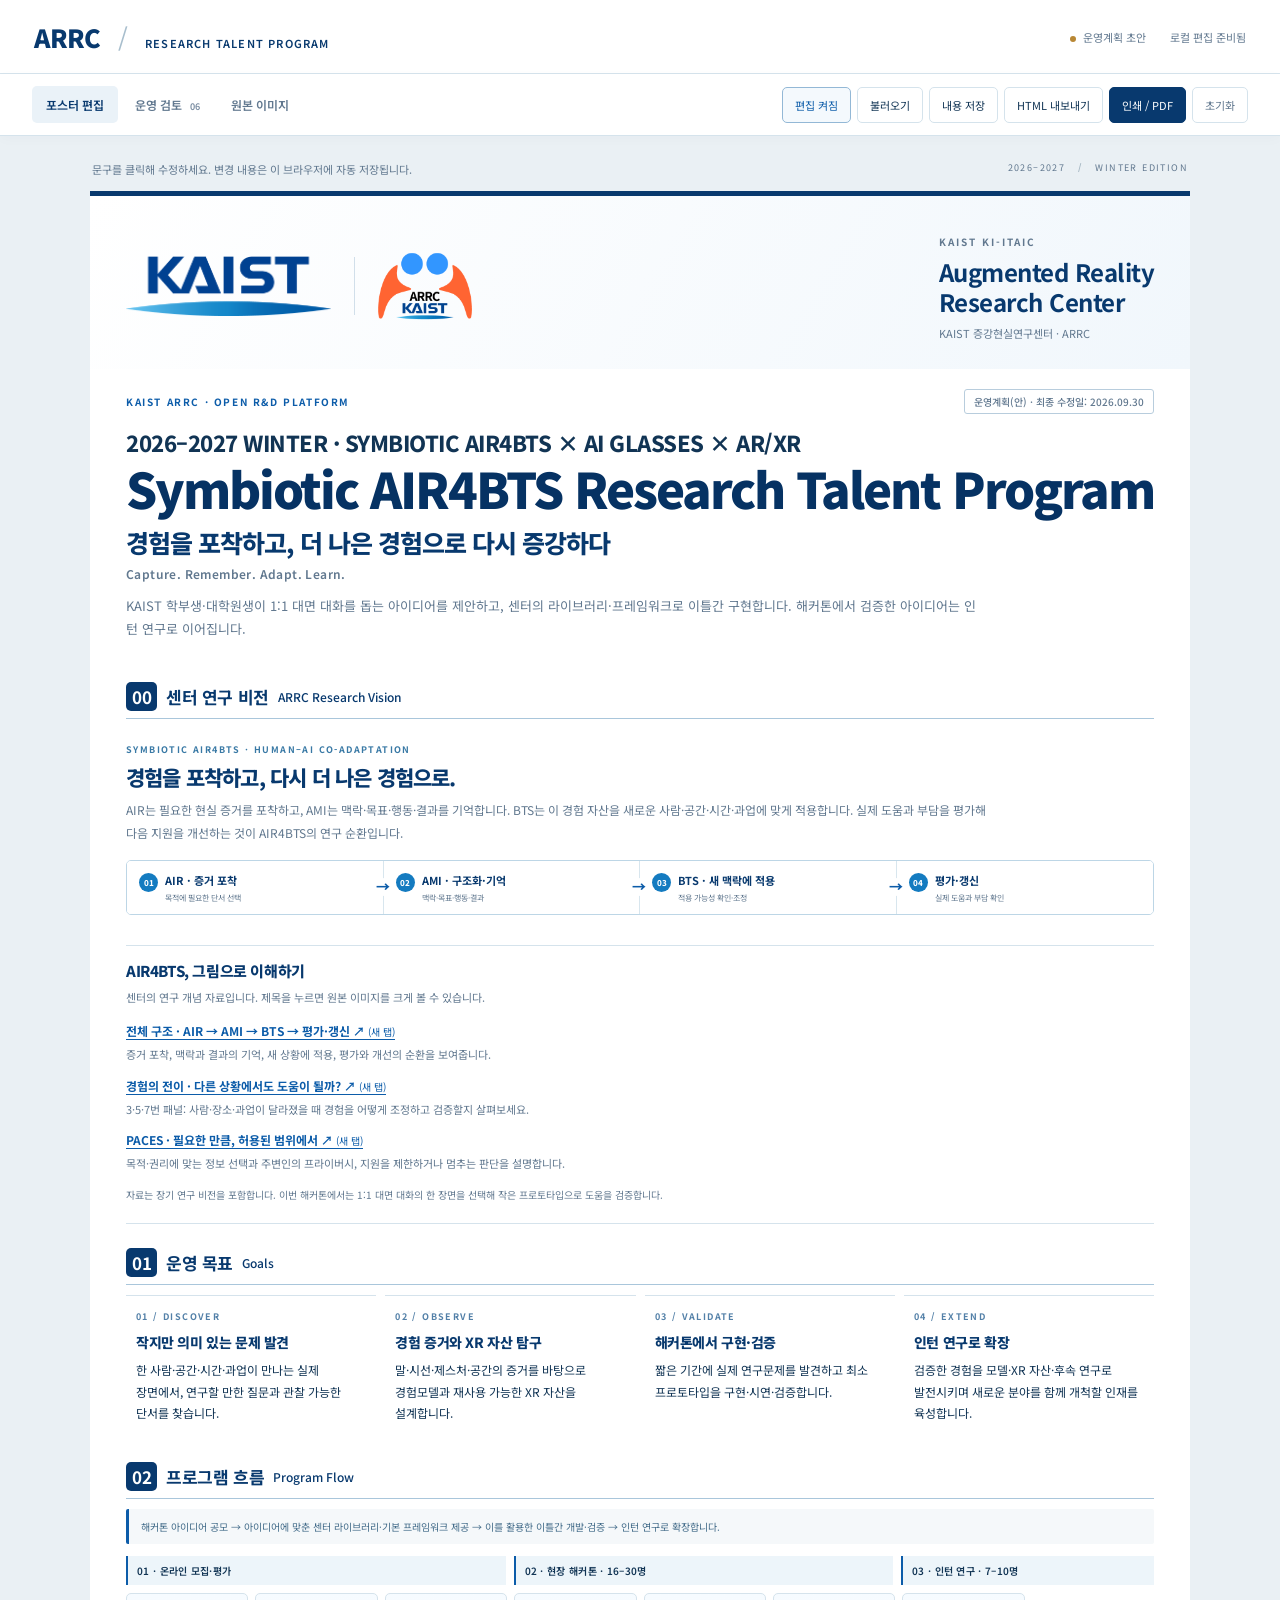
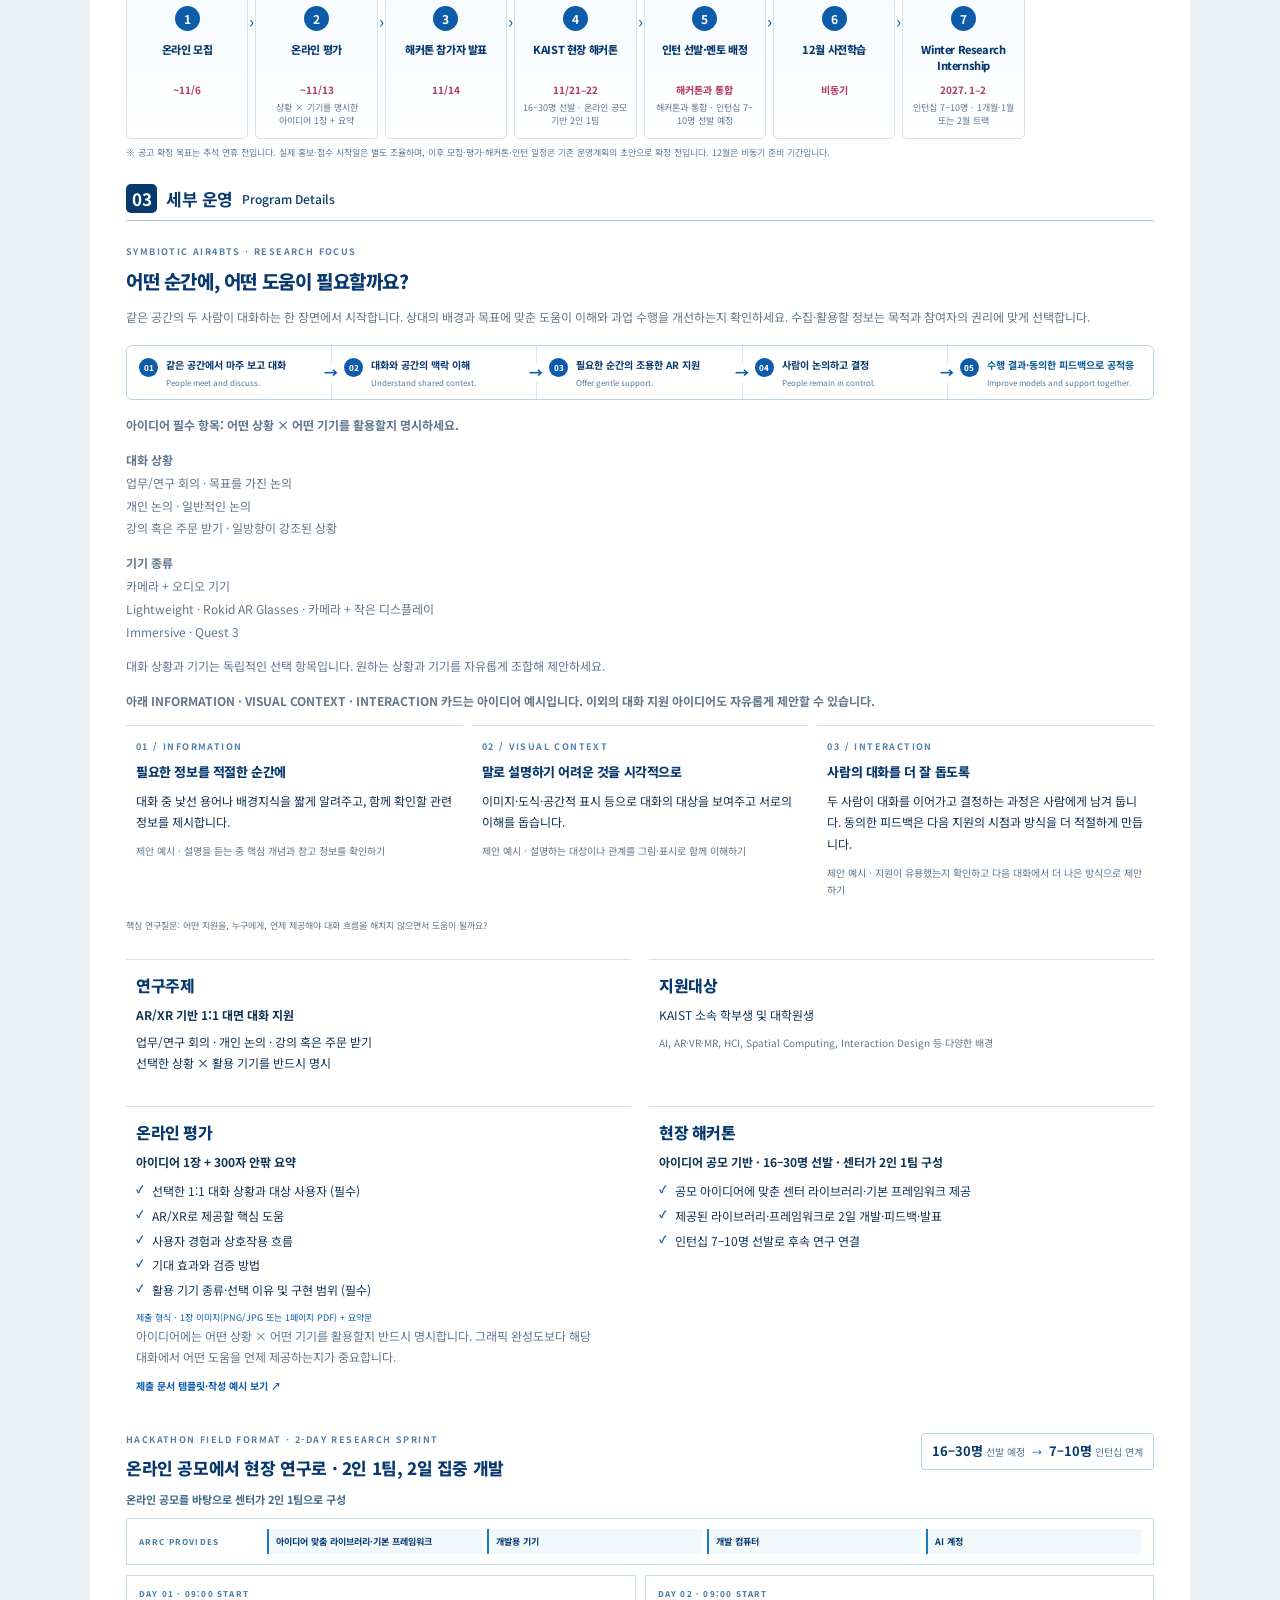
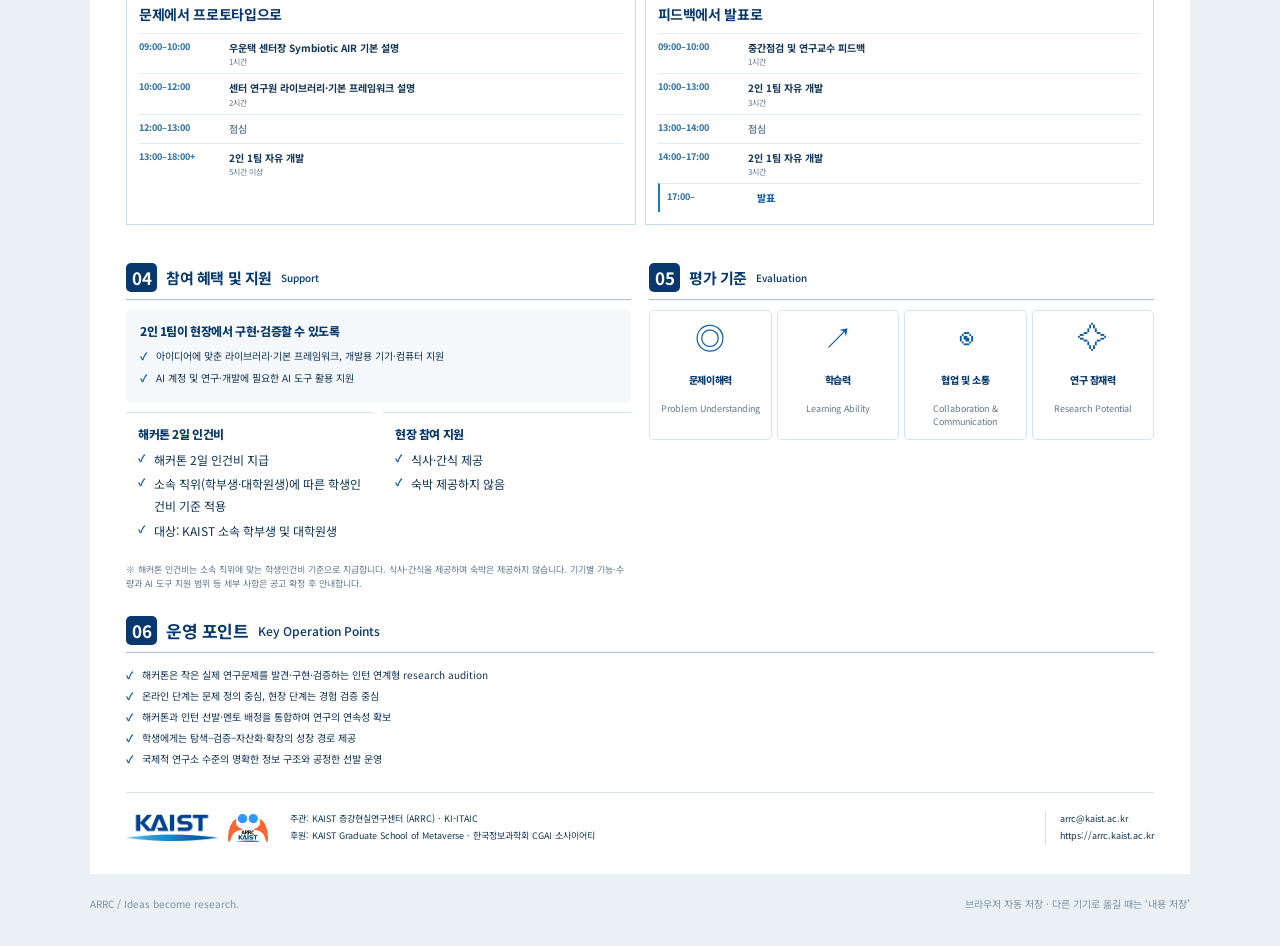
==== index.html @ 55c7fb10 "Simplify poster layouts and remove em dashes" ====
<!doctype html>
<html lang="ko">
<head>
<meta charset="utf-8"><meta name="viewport" content="width=device-width, initial-scale=1">
<meta name="theme-color" content="#093c76"><title>ARRC · Symbiotic AIR Research Talent Program</title>
<link rel="stylesheet" href="styles.css" id="app-style">
</head>
<body>
<header class="workspace no-print">
  <a class="wordmark" href="#" aria-label="ARRC poster workspace">ARRC<span> / </span><small>RESEARCH TALENT PROGRAM</small></a>
  <div class="workspace-right"><span class="draft-dot">운영계획 초안</span><span id="save-status" role="status">로컬 편집 준비됨</span></div>
</header>
<nav class="toolbar no-print" aria-label="작업 도구">
  <div class="tabs" role="tablist" aria-label="보기 선택"><button id="tab-poster" role="tab" aria-selected="true" aria-controls="poster-panel" data-tab="poster">포스터 편집</button><button id="tab-review" role="tab" aria-selected="false" aria-controls="review-panel" data-tab="review" tabindex="-1">운영 검토 <span>06</span></button><button id="tab-reference" role="tab" aria-selected="false" aria-controls="reference-panel" data-tab="reference" tabindex="-1">원본 이미지</button></div>
  <div class="actions"><button id="edit-toggle" aria-pressed="true">편집 켜짐</button><button id="import">불러오기</button><button id="export-json">내용 저장</button><button id="export-html">HTML 내보내기</button><button id="print" class="primary">인쇄 / PDF</button><button id="reset" class="icon-button" title="전체 편집 내용을 원래 초안으로 되돌리기">초기화</button></div>
</nav>
<main>
<div class="page-note no-print"><span id="view-hint">문구를 클릭해 수정하세요. 변경 내용은 이 브라우저에 자동 저장됩니다.</span><span>2026–2027 <b> / </b> WINTER EDITION</span></div>
<section id="poster-panel" role="tabpanel" aria-labelledby="tab-poster">
<article class="poster" id="poster">
  <header class="institution-header"><a class="institution-logos" href="https://arrc.kaist.ac.kr/" aria-label="KAIST ARRC 공식 홈페이지"><img class="official-kaist" src="assets/kaist-logo.png" alt="KAIST"><span class="logo-divider" aria-hidden="true"></span><img class="official-arrc" src="assets/arrc-logo.png" alt="ARRC"></a><div class="institution-name"><span>KAIST KI-ITAIC</span><strong>Augmented Reality <br>Research Center</strong><p>KAIST 증강현실연구센터 · ARRC</p></div></header>
  <div class="poster-body">
  <div class="eyebrow"><span data-edit="eyebrow">KAIST ARRC · OPEN R&D PLATFORM</span><span class="draft"><span data-edit="draft">운영계획(안)</span> · <span data-program-key="last-edited">최종 수정일: 2026.09.30</span></span></div>
  <header class="poster-title"><p class="season" data-edit="season">2026–2027 WINTER · SYMBIOTIC AIR4BTS × AI GLASSES × AR/XR</p><h1 data-edit="title">Symbiotic AIR4BTS Research Talent Program</h1><h2 data-edit="subtitle">경험을 포착하고, 더 나은 경험으로 다시 증강하다</h2><p class="tagline" data-edit="tagline">Capture. Remember. Adapt. Learn.</p><p class="intro" data-edit="intro">KAIST 학부생·대학원생이 1:1 대면 대화를 돕는 아이디어를 제안하고, 센터의 라이브러리·프레임워크로 이틀간 구현합니다. 해커톤에서 검증한 아이디어는 인턴 연구로 이어집니다.</p></header>
  <section class="poster-section vision-section"><div class="section-heading"><h3><span>00</span><b data-edit="vision-heading">센터 연구 비전</b><small>ARRC Research Vision</small></h3></div><div class="symbiotic-vision"><div class="vision-copy"><span class="card-number">SYMBIOTIC AIR4BTS · HUMAN–AI CO-ADAPTATION</span><h4 data-edit="vision-title">경험을 포착하고, 다시 더 나은 경험으로.</h4><p data-edit="vision-body">AIR는 필요한 현실 증거를 포착하고, AMI는 맥락·목표·행동·결과를 기억합니다. BTS는 이 경험 자산을 새로운 사람·공간·시간·과업에 맞게 적용합니다. 실제 도움과 부담을 평가해 다음 지원을 개선하는 것이 AIR4BTS의 연구 순환입니다.</p></div><ol class="vision-cycle" aria-label="Symbiotic AIR4BTS의 연구 순환"><li><span>01</span><strong>AIR · 증거 포착</strong><small>목적에 필요한 단서 선택</small></li><li><span>02</span><strong>AMI · 구조화·기억</strong><small>맥락·목표·행동·결과</small></li><li><span>03</span><strong>BTS · 새 맥락에 적용</strong><small>적용 가능성 확인·조정</small></li><li><span>04</span><strong>평가·갱신</strong><small>실제 도움과 부담 확인</small></li></ol></div><aside class="concept-references" aria-label="AIR4BTS 개념 참고 이미지"><h4>AIR4BTS, 그림으로 이해하기</h4><p>센터의 연구 개념 자료입니다. 제목을 누르면 원본 이미지를 크게 볼 수 있습니다.</p><ul><li><a href="assets/air4bts_woo/29405226-2EC3-4148-92DE-F0D3CD0B64FE.png" target="_blank" rel="noopener">전체 구조 · AIR → AMI → BTS → 평가·갱신 <span aria-hidden="true">↗</span><span class="reference-new-tab"> (새 탭)</span></a><p>증거 포착, 맥락과 결과의 기억, 새 상황에 적용, 평가와 개선의 순환을 보여줍니다.</p></li><li><a href="assets/air4bts_woo/iOS%20%EC%9D%B4%EB%AF%B8%EC%A7%80%20%284%29.jpg" target="_blank" rel="noopener">경험의 전이 · 다른 상황에서도 도움이 될까? <span aria-hidden="true">↗</span><span class="reference-new-tab"> (새 탭)</span></a><p>3·5·7번 패널: 사람·장소·과업이 달라졌을 때 경험을 어떻게 조정하고 검증할지 살펴보세요.</p></li><li><a href="assets/air4bts_woo/7C35FF8E-DB95-42DA-A416-F18C9A2E47D7.png" target="_blank" rel="noopener">PACES · 필요한 만큼, 허용된 범위에서 <span aria-hidden="true">↗</span><span class="reference-new-tab"> (새 탭)</span></a><p>목적·권리에 맞는 정보 선택과 주변인의 프라이버시, 지원을 제한하거나 멈추는 판단을 설명합니다.</p></li></ul><p class="reference-scope">자료는 장기 연구 비전을 포함합니다. 이번 해커톤에서는 1:1 대면 대화의 한 장면을 선택해 작은 프로토타입으로 도움을 검증합니다.</p></aside></section>
  <section class="poster-section"><div class="section-heading"><h3><span>01</span><b data-edit="goals-heading">운영 목표</b><small>Goals</small></h3><em data-edit="goals-motto">Experience Together, Grow Further</em></div>
  <div class="grid four goals">
  <div class="card"><span class="card-number">01 / DISCOVER</span><h4 data-edit="goal-1-title">작지만 의미 있는 문제 발견</h4><p data-edit="goal-1">한 사람·공간·시간·과업이 만나는 실제 장면에서, 연구할 만한 질문과 관찰 가능한 단서를 찾습니다.</p></div>
  <div class="card"><span class="card-number">02 / OBSERVE</span><h4 data-edit="goal-2-title">경험 증거와 XR 자산 탐구</h4><p data-edit="goal-2">말·시선·제스처·공간의 증거를 바탕으로 경험모델과 재사용 가능한 XR 자산을 설계합니다.</p></div>
  <div class="card"><span class="card-number">03 / VALIDATE</span><h4 data-edit="goal-3-title">해커톤에서 구현·검증</h4><p data-edit="goal-3">짧은 기간에 실제 연구문제를 발견하고 최소 프로토타입을 구현·시연·검증합니다.</p></div>
  <div class="card"><span class="card-number">04 / EXTEND</span><h4 data-edit="goal-4-title">인턴 연구로 확장</h4><p data-edit="goal-4">검증한 경험을 모델·XR 자산·후속 연구로 발전시키며 새로운 분야를 함께 개척할 인재를 육성합니다.</p></div>
  </div></section>
  <section class="poster-section"><div class="section-heading"><h3><span>02</span><b data-edit="flow-heading">프로그램 흐름</b><small>Program Flow</small></h3></div><p class="flow-bridge" data-edit="flow-bridge">해커톤 아이디어 공모 → 아이디어에 맞춘 센터 라이브러리·기본 프레임워크 제공 → 이를 활용한 이틀간 개발·검증 → 인턴 연구로 확장합니다.</p>
  <div class="phase-labels"><span data-program-key="phase-1">01 · 온라인 모집·평가</span><span data-program-key="phase-2">02 · 현장 해커톤 · 16–30명</span><span data-program-key="phase-3">03 · 인턴 연구 · 7–10명</span></div>
  <div class="timeline">
  <div class="step"><span class="step-no">1</span><h4 data-program-key="flow-step-1">온라인 모집</h4><p data-program-key="flow-date-1">~11/6</p></div>
  <div class="step"><span class="step-no">2</span><h4 data-program-key="flow-step-2">온라인 평가</h4><p data-program-key="flow-date-2">~11/13</p><small data-program-key="flow-detail-2">상황 × 기기를 명시한 아이디어 1장 + 요약</small></div>
  <div class="step"><span class="step-no">3</span><h4 data-program-key="flow-step-3">해커톤 참가자 발표</h4><p data-program-key="flow-date-3">11/14</p></div>
  <div class="step"><span class="step-no">4</span><h4 data-program-key="flow-step-4">KAIST 현장 해커톤</h4><p data-program-key="flow-date-4">11/21–22</p><small data-program-key="flow-detail-4">16–30명 선발 · 온라인 공모 기반 2인 1팀</small></div>
  <div class="step"><span class="step-no">5</span><h4 data-program-key="flow-step-5">인턴 선발·멘토 배정</h4><p data-program-key="flow-date-5">해커톤과 통합</p><small data-program-key="flow-detail-5">해커톤과 통합 · 인턴십 7–10명 선발 예정</small></div>
  <div class="step"><span class="step-no">6</span><h4 data-program-key="flow-step-6">12월 사전학습</h4><p data-program-key="flow-date-6">비동기</p></div>
  <div class="step"><span class="step-no">7</span><h4 data-program-key="flow-step-7">Winter Research Internship</h4><p data-program-key="flow-date-7">2027. 1–2</p><small data-program-key="flow-detail-7">인턴십 7–10명 · 1개월·1월 또는 2월 트랙</small></div>
  </div><p class="footnote" data-edit="schedule-note">※ 공고 확정 목표는 추석 연휴 전입니다. 실제 홍보·접수 시작일은 별도 조율하며, 이후 모집·평가·해커톤·인턴 일정은 기존 운영계획의 초안으로 확정 전입니다. 12월은 비동기 준비 기간입니다.</p></section>
  <section class="poster-section"><div class="section-heading"><h3><span>03</span><b data-edit="details-heading">세부 운영</b><small>Program Details</small></h3></div>
  <div class="research-focus">
  <div class="focus-heading"><div><span class="card-number">SYMBIOTIC AIR4BTS · RESEARCH FOCUS</span><h4 data-edit="focus-question">어떤 순간에, 어떤 도움이 필요할까요?</h4></div><span class="focus-device" data-edit="focus-devices">사람이 주도하고, 모델과 자산은 함께 발전</span></div>
  <p class="focus-intro" data-edit="focus-intro">같은 공간의 두 사람이 대화하는 한 장면에서 시작합니다. 상대의 배경과 목표에 맞춘 도움이 이해와 과업 수행을 개선하는지 확인하세요. 수집·활용할 정보는 목적과 참여자의 권리에 맞게 선택합니다.</p>
  <ol class="symbiotic-loop" aria-label="Symbiotic AIR의 상호 지원 흐름">
    <li data-symbiotic-step="meeting"><span>01</span><strong>같은 공간에서 마주 보고 대화</strong><small>People meet and discuss.</small></li>
    <li data-symbiotic-step="context"><span>02</span><strong>대화와 공간의 맥락 이해</strong><small>Understand shared context.</small></li>
    <li data-symbiotic-step="support"><span>03</span><strong>필요한 순간의 조용한 AR 지원</strong><small>Offer gentle support.</small></li>
    <li data-symbiotic-step="decision"><span>04</span><strong>사람이 논의하고 결정</strong><small>People remain in control.</small></li>
    <li data-symbiotic-step="learning"><span>05</span><strong>수행 결과·동의한 피드백으로 공적응</strong><small>Improve models and support together.</small></li>
  </ol>
<p class="focus-intro"><strong>아이디어 필수 항목: 어떤 상황 × 어떤 기기를 활용할지 명시하세요.</strong></p><p class="focus-intro"><strong>대화 상황</strong><br><span data-edit="scenario-meeting" data-program-key="scenario-meeting">업무/연구 회의 · 목표를 가진 논의</span><br><span data-edit="scenario-personal" data-program-key="scenario-personal">개인 논의 · 일반적인 논의</span><br><span data-edit="scenario-oneway" data-program-key="scenario-oneway">강의 혹은 주문 받기 · 일방향이 강조된 상황</span></p>
<p class="focus-intro"><strong>기기 종류</strong><br><span data-edit="device-ai-title" data-program-key="device-ai-title">카메라 + 오디오 기기</span><br><span data-edit="device-display-title" data-program-key="device-display-title">Lightweight · Rokid AR Glasses</span> · 카메라 + 작은 디스플레이<br><span data-edit="device-xr-title" data-program-key="device-xr-title">Immersive · Quest 3</span></p>
<p class="focus-intro"><span data-edit="choice-note" data-program-key="choice-note">대화 상황과 기기는 독립적인 선택 항목입니다. 원하는 상황과 기기를 자유롭게 조합해 제안하세요.</span></p>
<p class="focus-intro"><strong><span data-edit="research-examples-note" data-program-key="research-examples-note">아래 INFORMATION · VISUAL CONTEXT · INTERACTION 카드는 아이디어 예시입니다. 이외의 대화 지원 아이디어도 자유롭게 제안할 수 있습니다.</span></strong></p>
  <div class="grid three">
    <div class="focus-card"><span class="card-number">01 / INFORMATION</span><h4 data-edit="focus-info-title">필요한 정보를 적절한 순간에</h4><p data-edit="focus-info-body">대화 중 낯선 용어나 배경지식을 짧게 알려주고, 함께 확인할 관련 정보를 제시합니다.</p><small data-edit="focus-info-example">제안 예시 · 설명을 듣는 중 핵심 개념과 참고 정보를 확인하기</small></div>
    <div class="focus-card"><span class="card-number">02 / VISUAL CONTEXT</span><h4 data-edit="focus-visual-title">말로 설명하기 어려운 것을 시각적으로</h4><p data-edit="focus-visual-body">이미지·도식·공간적 표시 등으로 대화의 대상을 보여주고 서로의 이해를 돕습니다.</p><small data-edit="focus-visual-example">제안 예시 · 설명하는 대상이나 관계를 그림·표시로 함께 이해하기</small></div>
    <div class="focus-card"><span class="card-number">03 / INTERACTION</span><h4 data-edit="focus-interaction-title">사람의 대화를 더 잘 돕도록</h4><p data-edit="focus-interaction-body">두 사람이 대화를 이어가고 결정하는 과정은 사람에게 남겨 둡니다. 동의한 피드백은 다음 지원의 시점과 방식을 더 적절하게 만듭니다.</p><small data-edit="focus-interaction-example">제안 예시 · 지원이 유용했는지 확인하고 다음 대화에서 더 나은 방식으로 제안하기</small></div>
  </div>
  <p class="footnote" data-edit="focus-note">핵심 연구질문: 어떤 지원을, 누구에게, 언제 제공해야 대화 흐름을 해치지 않으면서 도움이 될까요?</p>
</div>
  <div class="grid four details">
  <div class="card"><span class="letter">A</span><h4 data-edit="topic-title">연구주제</h4><p class="strong" data-edit="topic-lead">AR/XR 기반 1:1 대면 대화 지원</p><p data-edit="topic-body">업무/연구 회의 · 개인 논의 · 강의 혹은 주문 받기
선택한 상황 × 활용 기기를 반드시 명시</p></div>
  <div class="card"><span class="letter">B</span><h4 data-edit="applicant-title">지원대상</h4><p data-edit="applicant-body" data-program-key="applicant-body">KAIST 소속 학부생 및 대학원생</p><p class="muted" data-edit="applicant-fields">AI, AR·VR·MR, HCI, Spatial Computing, Interaction Design 등 다양한 배경</p></div>
  <div class="card"><span class="letter">C</span><h4 data-edit="online-title">온라인 평가</h4><p class="strong" data-program-key="online-lead">아이디어 1장 + 300자 안팎 요약</p><ul><li data-program-key="online-1">선택한 1:1 대화 상황과 대상 사용자 (필수)</li><li data-program-key="online-2">AR/XR로 제공할 핵심 도움</li><li data-program-key="online-3">사용자 경험과 상호작용 흐름</li><li data-program-key="online-4">기대 효과와 검증 방법</li><li data-program-key="online-5">활용 기기 종류·선택 이유 및 구현 범위 (필수)</li></ul><small class="online-format" data-program-key="online-format">제출 형식 · 1장 이미지(PNG/JPG 또는 1페이지 PDF) + 요약문</small><p class="footnote" data-program-key="online-summary">아이디어에는 어떤 상황 × 어떤 기기를 활용할지 반드시 명시합니다. 그래픽 완성도보다 해당 대화에서 어떤 도움을 언제 제공하는지가 중요합니다.</p><a class="online-example-link" href="content/online-evaluation-submission-example.md">제출 문서 템플릿·작성 예시 보기 ↗</a></div>
  <div class="card"><span class="letter">D</span><h4 data-edit="hack-title">현장 해커톤</h4><p class="strong" data-edit="hack-lead">아이디어 공모 기반 · 16–30명 선발 · 센터가 2인 1팀 구성</p><ul><li data-edit="hack-1">공모 아이디어에 맞춘 센터 라이브러리·기본 프레임워크 제공</li><li data-edit="hack-2">제공된 라이브러리·프레임워크로 2일 개발·피드백·발표</li><li data-edit="hack-3">인턴십 7–10명 선발로 후속 연구 연결</li></ul></div>
  </div><div class="hackathon-format" aria-label="현장 해커톤 운영 방식"><div class="hackathon-format-heading"><div><span class="card-number">HACKATHON FIELD FORMAT · 2-DAY RESEARCH SPRINT</span><h4>온라인 공모에서 현장 연구로 · 2인 1팀, 2일 집중 개발</h4></div><p><strong data-program-key="hackathon-capacity">16–30명</strong> 선발 예정 <span aria-hidden="true">→</span> <strong data-program-key="internship-capacity">7–10명</strong> 인턴십 연계</p></div><p class="hackathon-team" data-program-key="hackathon-team">온라인 공모를 바탕으로 센터가 2인 1팀으로 구성</p><div class="hackathon-resources"><span>ARRC PROVIDES</span><ul><li>아이디어 맞춤 라이브러리·기본 프레임워크</li><li>개발용 기기</li><li>개발 컴퓨터</li><li>AI 계정</li></ul></div><div class="hackathon-agenda"><article><p class="hackathon-day-label">DAY 01 · 09:00 START</p><h5>문제에서 프로토타입으로</h5><ol><li><time>09:00–10:00</time><div><strong>우운택 센터장 Symbiotic AIR 기본 설명</strong><small>1시간</small></div></li><li><time>10:00–12:00</time><div><strong>센터 연구원 라이브러리·기본 프레임워크 설명</strong><small>2시간</small></div></li><li class="agenda-break"><time>12:00–13:00</time><div><strong>점심</strong></div></li><li><time>13:00–18:00+</time><div><strong>2인 1팀 자유 개발</strong><small>5시간 이상</small></div></li></ol></article><article><p class="hackathon-day-label">DAY 02 · 09:00 START</p><h5>피드백에서 발표로</h5><ol><li><time>09:00–10:00</time><div><strong>중간점검 및 연구교수 피드백</strong><small>1시간</small></div></li><li><time>10:00–13:00</time><div><strong>2인 1팀 자유 개발</strong><small>3시간</small></div></li><li class="agenda-break"><time>13:00–14:00</time><div><strong>점심</strong></div></li><li><time>14:00–17:00</time><div><strong>2인 1팀 자유 개발</strong><small>3시간</small></div></li><li class="agenda-presentation"><time>17:00–</time><div><strong>발표</strong></div></li></ol></article></div></div></section>
  <div class="grid two lower">
  <section class="poster-section"><div class="section-heading"><h3><span>04</span><b data-edit="support-heading">참여 혜택 및 지원</b><small>Support</small></h3></div><div class="shared-benefits"><h4 data-edit="benefits-title">2인 1팀이 현장에서 구현·검증할 수 있도록</h4><ul><li data-edit="benefit-devices">아이디어에 맞춘 라이브러리·기본 프레임워크, 개발용 기기·컴퓨터 지원</li><li data-edit="benefit-ai-tools">AI 계정 및 연구·개발에 필요한 AI 도구 활용 지원</li></ul></div><div class="grid two support"><div class="card"><h4 data-edit="support-1-title">해커톤 2일 인건비</h4><ul><li data-edit="support-1a" data-program-key="support-1a">해커톤 2일 인건비 지급</li><li data-edit="support-1b" data-program-key="support-1b">소속 직위(학부생·대학원생)에 따른 학생인건비 기준 적용</li><li data-edit="support-1c">대상: KAIST 소속 학부생 및 대학원생</li></ul></div><div class="card"><h4 data-edit="support-2-title">현장 참여 지원</h4><ul><li data-edit="support-2a" data-program-key="support-2a">식사·간식 제공</li><li data-edit="support-2b" data-program-key="support-2b">숙박 제공하지 않음</li></ul></div></div><p class="footnote" data-edit="support-note">※ 해커톤 인건비는 소속 직위에 맞는 학생인건비 기준으로 지급합니다. 식사·간식을 제공하며 숙박은 제공하지 않습니다. 기기별 기능·수량과 AI 도구 지원 범위 등 세부 사항은 공고 확정 후 안내합니다.</p></section>
  <section class="poster-section"><div class="section-heading"><h3><span>05</span><b data-edit="evaluation-heading">평가 기준</b><small>Evaluation</small></h3></div><div class="evaluation"><div><span>◎</span><h4 data-edit="eval-1">문제이해력</h4><p data-edit="eval-1-en">Problem Understanding</p></div><div><span>↗</span><h4 data-edit="eval-2">학습력</h4><p data-edit="eval-2-en">Learning Ability</p></div><div><span>◉</span><h4 data-edit="eval-3">협업 및 소통</h4><p data-edit="eval-3-en">Collaboration & Communication</p></div><div><span>✧</span><h4 data-edit="eval-4">연구 잠재력</h4><p data-edit="eval-4-en">Research Potential</p></div></div></section>
  </div>
  <section class="poster-section key-section"><div class="section-heading"><h3><span>06</span><b data-edit="keys-heading">운영 포인트</b><small>Key Operation Points</small></h3></div><div class="key-content"><ul><li data-edit="key-1">해커톤은 작은 실제 연구문제를 발견·구현·검증하는 인턴 연계형 research audition</li><li data-edit="key-2">온라인 단계는 문제 정의 중심, 현장 단계는 경험 검증 중심</li><li data-edit="key-3">해커톤과 인턴 선발·멘토 배정을 통합하여 연구의 연속성 확보</li><li data-edit="key-4">학생에게는 탐색–검증–자산화·확장의 성장 경로 제공</li><li data-edit="key-5">국제적 연구소 수준의 명확한 정보 구조와 공정한 선발 운영</li></ul><blockquote data-edit="closing">Better Conversations.
Shared Understanding.
New Research Possibilities.</blockquote></div></section>
  <footer class="poster-footer"><a class="footer-brand" href="https://arrc.kaist.ac.kr/" aria-label="KAIST ARRC 공식 홈페이지"><img src="assets/kaist-logo.png" alt="KAIST"><img src="assets/arrc-logo.png" alt="ARRC"></a><div><p data-edit="organizer">주관: KAIST 증강현실연구센터 (ARRC) · KI-ITAIC</p><p data-edit="sponsors">후원: KAIST Graduate School of Metaverse · 한국정보과학회 CGAI 소사이어티</p></div><div class="contact"><p data-edit="email">arrc@kaist.ac.kr</p><p data-edit="website">https://arrc.kaist.ac.kr</p></div></footer>
  </div>
</article>
</section>
<section id="review-panel" role="tabpanel" aria-labelledby="tab-review" hidden>
  <article class="review-sheet"><div class="eyebrow">INTERNAL WORKING DOCUMENT <span class="draft">검토 제안 · 미확정</span></div><h1>좋은 연구경험을 위한<br>운영 설계 체크포인트</h1><p class="review-intro" data-edit="review-intro">일회성 인턴 모집을 넘어 개방형 XR 연구 플랫폼으로. 온라인 아이디어 제안 → 2인 1팀 현장 해커톤 → 인턴 연구의 각 단계에서 학생의 성장과 연구실의 운영 가능성을 함께 확인합니다.</p><div class="review-callout"><strong>공고 확정 목표: 추석 연휴 전</strong><p data-edit="review-schedule">추석 연휴 전 공고 확정을 목표로 연구주제, 지원자격, 제출물, 평가방식, 지원조건을 정리합니다. 공고 확정과 실제 홍보·접수 시작일을 구분하고, 현장 해커톤의 2인 1팀 구성·개발 환경·2일 운영표와 인턴 연계 기준을 함께 확인합니다.</p></div>
  <div class="review-grid">
  <section><span class="card-number">01 / CAPACITY</span><h2>실제 운영 가능성</h2><p data-edit="review-capacity">해커톤은 온라인 공모를 바탕으로 16–30명을 선발해 2인 1팀으로 구성하고, 인턴십은 7–10명을 선발합니다. 센터는 공모 아이디어에 맞춘 라이브러리·기본 프레임워크, 개발용 기기, 개발 컴퓨터, AI 계정을 지원합니다. 연구 방향별 필요 기기, 활용 가능한 장비 수량, 공간·데이터·행정 담당·예산을 홍보 전에 정리합니다.</p><label>확정할 사항</label><p class="decision" data-edit="decision-capacity">담당: 미정 / 해커톤 정원: 16–30명 예정 / 인턴 정원: 7–10명 예정 / 운영예산: 미정</p></section>
  <section><span class="card-number">02 / RESEARCH TOPICS</span><h2>연구팀별 참여주제</h2><p data-edit="review-topics">1:1 대화 상황(업무/연구 회의, 개인 논의, 강의 혹은 주문 받기)과 활용 기기(카메라+오디오, Lightweight: Rokid AR Glasses, Immersive: Quest 3)를 반드시 명시해 아이디어를 공모합니다. 센터는 아이디어에 맞춘 라이브러리나 기본 프레임워크를 제공하고 참가자는 이를 활용해 이틀간 개발합니다.</p><label>확정할 사항</label><p class="decision" data-edit="decision-topics">필수 제안 항목: 상황 × 기기 / 제공 라이브러리·프레임워크와 기기 수량·기능: 아이디어에 맞춰 준비</p></section>
  <section><span class="card-number">03 / MENTORING</span><h2>멘토 부담과 지원체계</h2><p data-edit="review-mentors">주제별 주 멘토와 백업 멘토를 지정하고, 멘토당 수용 인원과 주간 투입시간을 먼저 합의합니다. 사전학습 공통자료·FAQ·정해진 질의 시간을 활용해 반복 문의를 줄입니다.</p><label>확정할 사항</label><p class="decision" data-edit="decision-mentors">멘토 배정: 미정 / 주간 투입시간: 미정 / 멘토당 인원: 미정</p></section>
  <section><span class="card-number">04 / FAIR EVALUATION</span><h2>해커톤 평가방식</h2><p data-edit="review-evaluation">기존 네 가지 인재 평가 기준을 유지하되, 주제별 관찰 항목으로 제안한 지원이 실제로 도움이 되는지, 정보 제시의 시점·양이 적절한지, 대화 흐름을 방해하지 않는지를 검토합니다. 팀 결과와 개인 기여를 구분하고, 복수 평가자의 독립 채점 후 편차를 조율합니다.</p><label>확정할 사항</label><p class="decision" data-edit="decision-evaluation">기준별 배점: 미정 / 평가자: 미정 / 개인 기여 기록 방식: 미정</p></section>
  <section><span class="card-number">05 / CONTINUITY</span><h2>인턴 연구로의 연결</h2><p data-edit="review-continuity">해커톤 후 참가자의 주제 선호와 멘토의 수용 가능성을 함께 확인합니다. 인턴 확정 시 연구계획·주간 피드백·최종 공유회 일정을 안내하고, 후속 참여는 희망자 동의를 받아 연결합니다.</p><label>확정할 사항</label><p class="decision" data-edit="decision-continuity">매칭 방식: 미정 / 1월·2월 트랙 정원: 미정 / 최종 공유회: 미정</p></section>
  <section><span class="card-number">06 / LAUNCH READINESS</span><h2>홍보 전 최종 확인</h2><p data-edit="review-launch">KAIST 소속 학부생·대학원생을 대상으로 상황 × 기기를 명시한 아이디어를 모집합니다. 2일 인건비는 소속 직위별 학생인건비 기준으로 지급하고, 식사·간식 제공 및 숙박 미제공을 안내합니다. 신청방법·평가기준·문의처와 개인정보 수집·결과물 사용 범위를 확인합니다.</p><label>확정할 사항</label><p class="decision" data-edit="decision-launch">공고 확정 목표: 추석 연휴 전 / 신청 링크: 미정 / 문안 승인: 미정 / 홍보·접수 시작일: 조율 중</p></section>
  </div><p class="review-footer">이 화면은 센터장님 메시지를 바탕으로 작성한 내부 검토 제안입니다. 확정된 모집 조건이 아닙니다. 포스터와 별도로 인쇄할 수 있습니다.</p></article>
</section>
<section id="reference-panel" role="tabpanel" aria-labelledby="tab-reference" hidden><figure class="reference"><img src="assets/poster-reference.jpg" alt="제공된 2026–2027 Winter Research Talent Program 운영계획 원본 포스터"><figcaption>제공된 원본 이미지 · 편집본은 텍스트와 레이아웃을 웹 요소로 재구성했습니다. 편집본의 기관 로고는 공식 사이트의 자산을 사용했습니다.</figcaption></figure></section>
</main>
<footer class="workspace-footer no-print"><span>ARRC / Ideas become research.</span><span>브라우저 자동 저장 · 다른 기기로 옮길 때는 ‘내용 저장’</span></footer>
<input type="file" id="import-file" accept="application/json,.json" hidden>
<script src="app.js" id="app-script"></script>
</body></html>
---- styles.css ----
@import url('https://fonts.googleapis.com/css2?family=Noto+Sans+KR:wght@400;500;600;700;800;900&display=swap');
:root{--navy:#08396e;--blue:#0c5ca9;--ink:#113454;--muted:#61788f;--line:#d5e3ec;--paper:#fff;--wash:#f2f8fc;--accent:#b33c59}*{box-sizing:border-box}body{margin:0;background:#eaf0f4;color:var(--ink);font-family:'Noto Sans KR',Arial,sans-serif;font-size:14px}button,a,input{-webkit-tap-highlight-color:transparent}button{font:inherit;cursor:pointer}button:focus-visible,a:focus-visible{outline:3px solid #278bf4;outline-offset:3px}[hidden]{display:none!important}.workspace{height:74px;padding:0 34px;display:flex;align-items:center;justify-content:space-between;background:#fff;border-bottom:1px solid var(--line)}.wordmark{font-weight:900;color:var(--navy);font-size:25px;text-decoration:none;letter-spacing:-1px}.wordmark span{color:#a8becd;font-weight:400;margin:0 12px}.wordmark small{font-size:11px;letter-spacing:1.2px;font-weight:600}.workspace-right{display:flex;gap:24px;align-items:center;font-size:11px;color:var(--muted)}.draft-dot:before{content:'';display:inline-block;width:6px;height:6px;background:#b88734;border-radius:50%;margin-right:7px}.toolbar{display:flex;align-items:center;justify-content:space-between;gap:16px;padding:12px 32px;background:#fff;position:sticky;top:0;z-index:10;box-shadow:0 3px 12px #10345406;border-bottom:1px solid var(--line)}.tabs{display:flex;gap:3px}.tabs button{border:0;border-radius:5px;background:transparent;color:var(--muted);padding:10px 14px;font-weight:600;font-size:12px;white-space:nowrap}.tabs button[aria-selected=true]{background:#eaf2f8;color:var(--navy)}.tabs span{font-size:9px;margin-left:5px;color:#788ba0}.actions{display:flex;gap:6px;flex-wrap:wrap}.actions button{border:1px solid var(--line);background:#fff;padding:9px 12px;border-radius:5px;color:var(--ink);font-size:11px;white-space:nowrap}.actions .primary{background:var(--navy);color:#fff;border-color:var(--navy)}.actions #edit-toggle[aria-pressed=true]{border-color:#93b8d6;background:#f4f9fd;color:var(--blue)}.actions .icon-button{color:var(--muted)}.page-note{display:flex;justify-content:space-between;gap:20px;max-width:1100px;margin:25px auto 14px;font-size:11px;color:var(--muted);padding:0 2px}.page-note>span:last-child{font-size:9px;letter-spacing:1.4px}.page-note b{padding:0 8px;color:#a4b6c2}.poster{max-width:1100px;margin:auto;background:var(--paper);box-shadow:0 12px 50px #13385212}.hero-art{height:224px;overflow:hidden;position:relative}.hero-art img{width:100%;height:auto;display:block}.hero-art:after{content:'';position:absolute;inset:75% 0 0;background:linear-gradient(transparent,#fff)}.poster-body{padding:0 36px 26px}.eyebrow{display:flex;justify-content:space-between;align-items:center;gap:12px;color:var(--blue);font-size:10px;font-weight:700;letter-spacing:1.6px}.draft{letter-spacing:0;border:1px solid #b8cddd;border-radius:3px;padding:4px 9px;font-size:10px;font-weight:500;color:var(--muted);white-space:nowrap}.poster-title{padding:12px 0 18px}.season{font-size:22px;font-weight:800;letter-spacing:-.5px;margin:0 0 2px}.poster-title h1{font-size:49px;letter-spacing:-2px;line-height:1.15;margin:0 0 9px;color:#063263;font-weight:900}.poster-title h2{font-size:25px;letter-spacing:-1px;line-height:1.4;margin:0 0 4px;font-weight:800;color:var(--navy)}.tagline{font:23px/1.4 Georgia,serif;color:var(--navy);margin:3px 0 10px}.intro{font-size:12px;line-height:1.8;color:var(--muted);margin:0;max-width:780px}.poster-section{margin-top:16px}.section-heading{border-bottom:1px solid #a9c6db;display:flex;justify-content:space-between;align-items:center;gap:12px;margin-bottom:10px;padding-bottom:7px}.section-heading h3{display:flex;align-items:center;gap:9px;font-size:17px;margin:0;color:var(--navy);letter-spacing:-.4px}.section-heading h3>span{display:flex;align-items:center;justify-content:center;width:31px;height:29px;color:#fff;background:var(--navy);border-radius:5px;font-size:17px;letter-spacing:-.5px}.section-heading small{font-size:12px;font-weight:500;letter-spacing:0}.section-heading em{font:italic 14px Georgia,serif;color:#6084a4}.grid{display:grid;gap:9px}.four{grid-template-columns:repeat(4,minmax(0,1fr))}.two{grid-template-columns:repeat(2,minmax(0,1fr))}.card{border:1px solid var(--line);border-radius:5px;padding:14px;background:linear-gradient(140deg,#f4f9fd,#fff 85%);min-width:0}.card-number{font-size:9px;letter-spacing:1.4px;font-weight:700;color:#5380a8;display:block;margin-bottom:9px}h4{margin:0 0 7px;font-size:14px;font-weight:800;letter-spacing:-.4px;color:var(--navy)}.card p{margin:0;font-size:11px;line-height:1.8;white-space:pre-line;word-break:keep-all;overflow-wrap:anywhere}.phase-labels{display:grid;grid-template-columns:3fr 3fr 2fr;gap:8px;margin:12px 0 8px}.phase-labels span{font-size:10px;letter-spacing:.3px;background:#edf5fa;padding:7px 9px;border-left:2px solid var(--blue);font-weight:600}.timeline{display:grid;grid-template-columns:repeat(8,minmax(0,1fr));gap:7px}.step{padding:12px 5px 10px;border:1px solid var(--line);border-radius:5px;text-align:center;position:relative;background:linear-gradient(#f6fbff,#fff)}.step:not(:last-child):after{content:'›';position:absolute;right:-7px;top:21px;color:var(--blue);background:white;font-size:17px;z-index:1;line-height:12px}.step-no{display:flex;width:25px;height:25px;align-items:center;justify-content:center;margin:0 auto 10px;background:var(--blue);color:#fff;border-radius:50%;font-weight:700;font-size:12px}.step h4{font-size:11px;line-height:1.5;min-height:34px;word-break:keep-all}.step p{font-size:10px;color:var(--accent);font-weight:700;margin:4px 0}.step small{font-size:9px;color:var(--muted);display:block;line-height:1.5;word-break:keep-all}.footnote{font-size:9px;line-height:1.6;color:var(--muted);margin:7px 0 0}.details .card{position:relative;padding-top:13px;display:flex;flex-direction:column}.letter{background:var(--blue);color:white;font-size:12px;font-weight:700;width:24px;height:24px;border-radius:50%;display:flex;align-items:center;justify-content:center;margin-bottom:9px}.details h4{font-size:16px}.details .strong{font-weight:700;margin-bottom:5px}.details .muted{color:var(--muted);margin-top:8px;font-size:10px}.card-bottom{font:italic 14px/1.5 Georgia,serif;color:#6a91b0;padding-top:16px;margin-top:auto}.card ul,.key-content ul{list-style:none;margin:0;padding:0}.card li,.key-content li{font-size:11px;line-height:1.8;padding-left:16px;position:relative;margin:3px 0}.card li:before,.key-content li:before{content:'✓';position:absolute;left:0;font-size:10px;font-weight:800;color:var(--blue)}.lower{gap:18px}.lower .section-heading h3{font-size:15px}.lower .section-heading small{font-size:10px}.support .card{padding:12px}.support h4{font-size:12px}.support li{font-size:10px}.evaluation{display:grid;grid-template-columns:repeat(4,1fr);gap:5px}.evaluation>div{border:1px solid var(--line);border-radius:5px;text-align:center;padding:10px 4px;min-width:0}.evaluation span{font-size:30px;font-family:Arial,sans-serif;line-height:1.2;color:var(--blue);display:block;margin-bottom:8px}.evaluation h4{font-size:10px;min-height:30px;display:flex;align-items:center;justify-content:center}.evaluation p{font-size:9px;line-height:1.5;color:var(--muted);margin:0}.key-content{display:grid;grid-template-columns:1.5fr 1fr;align-items:center;background:linear-gradient(110deg,#f5f9fd,#fff);border:1px solid var(--line);border-radius:5px;padding:12px 16px}.key-content li{font-size:10px}.key-content blockquote{font:italic 22px/1.35 Georgia,serif;color:#7999b1;margin:0 10px;text-align:right;white-space:pre-line}.poster-footer{display:flex;align-items:center;gap:22px;margin-top:21px;padding-top:15px;border-top:1px solid var(--line)}.kaist{font:900 28px Arial,sans-serif;color:#005999;letter-spacing:-1.5px}.poster-footer p{font-size:9px;line-height:1.6;margin:2px 0}.contact{margin-left:auto;padding-left:14px;border-left:1px solid var(--line)}[data-edit]{overflow-wrap:anywhere;white-space:pre-line;border-radius:2px}[contenteditable=plaintext-only]{cursor:text;outline:1px solid transparent;transition:outline-color .15s,background .15s}[contenteditable=plaintext-only]:hover{outline-color:#88b5d7;background:#edf6ff99}[contenteditable=plaintext-only]:focus{outline:2px solid #5a9cca;background:#f1f8ff}.workspace-footer{max-width:1100px;margin:22px auto 35px;display:flex;justify-content:space-between;font-size:10px;color:#7890a3}.review-sheet{max-width:1100px;margin:auto;padding:44px;background:#fff;box-shadow:0 12px 50px #13385212}.review-sheet>h1{font-size:36px;letter-spacing:-1.5px;line-height:1.4;margin:25px 0 18px;color:var(--navy)}.review-intro{max-width:760px;line-height:1.9;color:var(--muted)}.review-callout{background:#fff9ee;border:1px solid #e8d9b6;border-radius:6px;padding:18px 22px;margin:24px 0;color:#775827}.review-callout p{font-size:12px;line-height:1.8;margin:8px 0 0}.review-grid{display:grid;grid-template-columns:1fr 1fr;gap:18px}.review-grid section{border:1px solid var(--line);border-radius:6px;padding:22px;break-inside:avoid}.review-grid h2{font-size:20px;margin:0 0 12px}.review-grid p{font-size:12px;line-height:1.9;color:var(--muted)}.review-grid label{font-size:10px;font-weight:700;color:var(--blue)}.review-grid .decision{padding:10px;background:var(--wash);font-size:11px;margin-bottom:0;color:var(--ink)}.review-footer{font-size:11px;color:var(--muted);line-height:1.8;margin:25px 0 0}.reference{max-width:906px;margin:auto}.reference img{display:block;width:100%;box-shadow:0 12px 50px #13385212}.reference figcaption{font-size:11px;color:var(--muted);padding:16px 0;line-height:1.7}
@media(min-width:1500px){.toolbar,.workspace{padding-left:calc((100vw - 1400px)/2);padding-right:calc((100vw - 1400px)/2)}}
@media(max-width:1100px){.toolbar{flex-wrap:wrap;padding:10px 18px}.page-note,.workspace-footer{margin-left:18px;margin-right:18px}.poster,.review-sheet,.reference{margin-left:18px;margin-right:18px}.hero-art{height:19.5vw}.poster-title h1{font-size:4.8vw}.poster-title h2{font-size:2.5vw}.poster-body{padding-left:25px;padding-right:25px}}
@media(max-width:700px){.workspace{height:62px;padding:0 16px}.wordmark{font-size:22px}.wordmark small{font-size:8px;letter-spacing:.5px}.wordmark span{margin:0 4px}.workspace-right .draft-dot{display:none}#save-status{font-size:9px;max-width:95px;text-align:right}.toolbar{position:static;gap:9px;padding:10px 12px}.tabs{width:100%}.tabs button{flex:1;padding:9px 12px}.actions{gap:5px}.actions button{font-size:10px;padding:8px 9px}.page-note{font-size:10px;line-height:1.7;margin-top:18px}.page-note>span:last-child{display:none}.poster,.review-sheet,.reference{margin-left:10px;margin-right:10px}.poster-body{padding:0 15px 18px}.hero-art{height:20vw}.eyebrow{font-size:7px;letter-spacing:.7px}.draft{font-size:8px;padding:3px 5px}.poster-title{padding-top:14px}.season{font-size:16px}.poster-title h1{font-size:30px;letter-spacing:-1.5px}.poster-title h2{font-size:18px;letter-spacing:-.7px}.tagline{font-size:17px}.intro{font-size:11px}.section-heading h3{font-size:15px;gap:7px}.section-heading small{font-size:10px}.section-heading em{display:none}.four{grid-template-columns:repeat(2,minmax(0,1fr))}.card{padding:12px}.goals h4{font-size:13px}.card p{font-size:10px}.phase-labels{grid-template-columns:1fr}.phase-labels span{font-size:9px}.timeline{grid-template-columns:repeat(4,minmax(0,1fr))}.step:nth-child(4):after{display:none}.step h4{font-size:10px}.lower{grid-template-columns:1fr;gap:0}.key-content{grid-template-columns:1fr}.key-content blockquote{font-size:18px;margin:15px 0 2px}.poster-footer{flex-wrap:wrap;gap:12px}.poster-footer .contact{border:0;padding:0;margin:0}.poster-footer p{font-size:8px}.workspace-footer{gap:20px;font-size:9px}.review-sheet{padding:22px}.review-sheet>h1{font-size:27px}.review-grid{grid-template-columns:1fr}.review-grid section{padding:18px}.review-intro{font-size:12px}}
@page{size:A3 portrait;margin:10mm}
@media print{*{-webkit-print-color-adjust:exact;print-color-adjust:exact}body{background:white}.no-print{display:none!important}.poster,.review-sheet,.reference{margin:0;max-width:none;box-shadow:none}.poster{width:100%}.hero-art{height:55mm}.poster-body{padding:0 6mm 4mm}.poster-title h1{font-size:36pt}.poster-title h2{font-size:19pt}.poster-section{break-inside:avoid;margin-top:12px}.poster-title{padding-bottom:12px}.card{padding:11px}.review-sheet{padding:8mm}.review-grid{gap:12px}.review-grid section{padding:18px}.reference img{max-height:390mm;width:auto;max-width:100%;margin:auto}.reference figcaption{display:none}[contenteditable]{outline:none!important;background:transparent!important}.workspace-footer{display:none}}

/* Official KAIST and ARRC brand assets, used without distortion. */
.institution-header{display:flex;align-items:center;justify-content:space-between;gap:32px;padding:34px 36px 28px;border-top:5px solid var(--navy);margin-bottom:20px;background:linear-gradient(120deg,#fff,#f1f7fc)}
.institution-logos{display:flex;align-items:center;gap:23px;flex-shrink:0;text-decoration:none}.official-kaist{display:block;width:205px;height:auto}.official-arrc{display:block;width:94px;height:auto}.logo-divider{height:58px;width:1px;background:#d1dfea}.institution-name{color:var(--navy)}.institution-name>span{font-size:10px;letter-spacing:2px;font-weight:700;color:var(--muted)}.institution-name strong{display:block;font-size:24px;line-height:1.25;margin-top:7px;letter-spacing:-.5px}.institution-name p{font-size:11px;margin:8px 0 0;color:var(--muted)}.footer-brand{display:flex;align-items:center;gap:10px;flex-shrink:0}.footer-brand img:first-child{width:92px;height:auto}.footer-brand img:last-child{width:40px;height:auto}
@media(max-width:700px){.institution-header{gap:18px;align-items:flex-start;flex-direction:column;padding:22px 18px;margin-bottom:16px}.institution-logos{gap:16px}.official-kaist{width:150px}.official-arrc{width:68px}.logo-divider{height:44px}.institution-name strong{font-size:22px}.institution-name strong br{display:none}.institution-name strong br:after{content:' '}.poster-footer{gap:14px}.footer-brand img:first-child{width:85px}}
@media print{.institution-header{padding:6mm;margin-bottom:5mm}.institution-logos{gap:6mm}.official-kaist{width:48mm}.official-arrc{width:22mm}}

/* Annotated links to the original AIR4BTS concept diagrams. */
.concept-references{margin:18px 0;padding:16px 0;border-top:1px solid var(--line);border-bottom:1px solid var(--line)}.concept-references h4{font-size:15px;margin:0 0 7px}.concept-references p{font-size:11px;line-height:1.8;color:var(--muted);margin:5px 0}.concept-references ul{list-style:none;padding:0;margin:12px 0}.concept-references li{margin:12px 0;break-inside:avoid}.concept-references a{font-size:12px;font-weight:700;color:var(--blue);text-underline-offset:3px;overflow-wrap:anywhere}.reference-new-tab{font-size:10px;font-weight:400}.concept-references .reference-scope{font-size:10px}.teaser-poster .concept-references p{font-size:13px}.teaser-poster .concept-references a{font-size:14px}.teaser-poster .concept-references .reference-scope{font-size:11px}@media print{.concept-references a{color:var(--ink)}.reference-new-tab{display:none}}
/* Conversation-support research directions. */
.research-focus{padding:18px;border:1px solid #bcd5e7;border-radius:6px;background:#f4f9fd;margin-bottom:12px;break-inside:avoid}.focus-heading{display:flex;gap:18px;justify-content:space-between;align-items:center}.focus-heading h4{font-size:17px;margin-bottom:0}.focus-device{font-size:10px;white-space:nowrap;color:var(--blue);border:1px solid #bcd5e7;border-radius:20px;padding:7px 10px;background:#fff}.focus-intro{font-size:11px;line-height:1.8;color:var(--muted);margin:12px 0}.three{grid-template-columns:repeat(3,minmax(0,1fr))}.focus-card{background:#fff;border:1px solid var(--line);border-radius:4px;padding:14px}.focus-card h4{font-size:13px;line-height:1.6}.focus-card p{font-size:11px;line-height:1.8;margin:0 0 9px}.focus-card small{display:block;font-size:10px;line-height:1.7;color:var(--muted)}
@media(max-width:700px){.research-focus{padding:13px}.focus-heading{display:block}.focus-heading h4{font-size:16px}.focus-device{display:inline-block;margin-top:10px}.three{grid-template-columns:1fr}}

.shared-benefits{border:1px solid #bcd5e7;border-radius:5px;padding:12px 14px;background:#edf6fc;margin-bottom:9px}.shared-benefits h4{font-size:12px;margin-bottom:8px}.shared-benefits ul{list-style:none;padding:0;margin:0}.shared-benefits li{position:relative;padding-left:16px;font-size:10px;line-height:1.8;margin:4px 0}.shared-benefits li:before{content:'✓';position:absolute;left:0;font-weight:800;color:var(--blue)}

.poster-versions{max-width:1100px;margin:0 auto 16px;display:flex;align-items:center;justify-content:space-between;gap:16px;font-size:10px;color:var(--muted)}.poster-versions>span{letter-spacing:1px}.poster-versions>div{display:flex;gap:5px}.poster-versions a{display:block;padding:9px 14px;border:1px solid #cbdce8;border-radius:4px;text-decoration:none;color:var(--navy);background:#fff;white-space:nowrap}.poster-versions a[aria-current=page]{background:var(--navy);color:#fff;border-color:var(--navy)}@media(max-width:1136px){.poster-versions{margin-left:18px;margin-right:18px}}@media(max-width:700px){.poster-versions{margin:0 10px 12px}.poster-versions>span{display:none}.poster-versions>div{width:100%}.poster-versions a{flex:1;text-align:center}}

/* Device paths make AI glasses visible while preserving device choice. */
.device-paths{display:grid;grid-template-columns:repeat(3,minmax(0,1fr));gap:7px;margin:0 0 12px}.device-paths>div{padding:10px 12px;border:1px solid #cbddea;border-radius:4px;background:#fff}.device-paths span{display:block;font-size:8px;letter-spacing:1.2px;color:#4e7b9f;font-weight:700;margin-bottom:6px}.device-paths strong{display:block;font-size:11px;line-height:1.5;color:var(--navy)}.device-paths p{font-size:9px;line-height:1.6;color:var(--muted);margin:5px 0 0}@media(max-width:700px){.device-paths{grid-template-columns:1fr}}
.online-format{display:block;margin-top:8px;font-size:9px;line-height:1.5;color:var(--blue)}.online-example-link{display:inline-block;margin-top:10px;color:var(--blue);font-size:10px;font-weight:700;text-decoration:none}.online-example-link:hover{text-decoration:underline}

/* Symbiotic AIR keeps the human meeting at the center and makes the feedback loop visible. */
.symbiotic-loop{display:grid;grid-template-columns:repeat(5,minmax(0,1fr));list-style:none;margin:16px 0 14px;padding:0;border:1px solid #b8d3e6;border-radius:6px;overflow:hidden;background:#fff}.symbiotic-loop li{position:relative;min-width:0;padding:11px 13px 11px 39px;border-right:1px solid #d6e5ef;background:linear-gradient(145deg,#fff,#f3f9fd)}.symbiotic-loop li:last-child{border-right:0;background:#edf7fc}.symbiotic-loop li:not(:last-child):after{content:'→';position:absolute;right:-9px;top:50%;z-index:1;transform:translateY(-50%);width:18px;height:18px;border-radius:50%;background:#fff;color:var(--blue);font-size:14px;font-weight:800;line-height:17px;text-align:center}.symbiotic-loop li>span{position:absolute;left:12px;top:12px;display:flex;align-items:center;justify-content:center;width:19px;height:19px;border-radius:50%;background:var(--blue);color:#fff;font-size:8px;font-weight:800}.symbiotic-loop strong{display:block;color:var(--navy);font-size:10px;line-height:1.55;word-break:keep-all}.symbiotic-loop small{display:block;margin-top:4px;color:var(--muted);font-size:8px;line-height:1.45}.symbiotic-loop li[data-symbiotic-step="learning"] strong{color:#0b5d91}@media(max-width:700px){.symbiotic-loop{grid-template-columns:1fr;margin:13px 0}.symbiotic-loop li{padding:10px 14px 10px 42px;border-right:0;border-bottom:1px solid #d6e5ef}.symbiotic-loop li:last-child{border-bottom:0}.symbiotic-loop li:not(:last-child):after{content:'↓';right:14px;top:auto;bottom:-9px}.symbiotic-loop li>span{left:14px;top:10px}.symbiotic-loop strong{font-size:11px}.symbiotic-loop small{font-size:9px}}@media print{.symbiotic-loop{margin:10px 0;break-inside:avoid}.symbiotic-loop li{padding:8px 9px 8px 30px}.symbiotic-loop li>span{left:8px;top:8px;width:16px;height:16px;font-size:7px}.symbiotic-loop strong{font-size:8px}.symbiotic-loop small{font-size:7px}}

/* The center vision makes the research cycle visible before program details. */
.vision-section{margin-top:12px}.symbiotic-vision{padding:17px 18px 16px;border:1px solid #95bdd8;border-radius:6px;background:linear-gradient(125deg,#eaf6fc 0%,#fff 62%,#f0f8fc 100%);overflow:hidden}.vision-copy{max-width:890px}.vision-copy .card-number{color:#3979a5;margin-bottom:6px}.vision-copy h4{font-size:21px;letter-spacing:-.8px;margin:0 0 7px}.vision-copy p{max-width:865px;margin:0;color:var(--muted);font-size:11px;line-height:1.82;word-break:keep-all}.vision-cycle{display:grid;grid-template-columns:repeat(4,minmax(0,1fr));list-style:none;margin:15px 0 0;padding:0;border:1px solid #bdd6e6;border-radius:5px;overflow:hidden;background:#fff}.vision-cycle li{position:relative;min-width:0;padding:11px 13px 10px 38px;border-right:1px solid #d8e6ee;background:linear-gradient(145deg,#fff,#f3f9fd)}.vision-cycle li:last-child{border-right:0;background:#e7f4fb}.vision-cycle li:not(:last-child):after{content:'→';position:absolute;right:-9px;top:50%;z-index:1;transform:translateY(-50%);width:18px;height:18px;border-radius:50%;background:#fff;color:var(--blue);font-size:14px;font-weight:800;line-height:17px;text-align:center}.vision-cycle li>span{position:absolute;left:12px;top:12px;display:flex;align-items:center;justify-content:center;width:19px;height:19px;border-radius:50%;background:#147bc0;color:#fff;font-size:8px;font-weight:800}.vision-cycle strong{display:block;color:var(--navy);font-size:11px;line-height:1.55;word-break:keep-all}.vision-cycle small{display:block;margin-top:3px;color:var(--muted);font-size:8px;line-height:1.5;word-break:keep-all}.flow-bridge{margin:0 0 10px;padding:9px 12px;border-left:3px solid var(--blue);background:#eff7fc;color:#426b89;font-size:10px;line-height:1.7;word-break:keep-all}@media(max-width:700px){.symbiotic-vision{padding:14px}.vision-copy h4{font-size:18px}.vision-copy p{font-size:10px}.vision-cycle{grid-template-columns:repeat(2,minmax(0,1fr));margin-top:12px}.vision-cycle li{padding:10px 11px 9px 36px;border-bottom:1px solid #d8e6ee}.vision-cycle li:nth-child(2){border-right:0}.vision-cycle li:nth-child(3),.vision-cycle li:nth-child(4){border-bottom:0}.vision-cycle li:not(:last-child):after{display:none}.vision-cycle li>span{left:11px;top:10px}.vision-cycle strong{font-size:10px}.vision-cycle small{font-size:8px}.flow-bridge{font-size:9px;padding:8px 10px}}@media print{.symbiotic-vision{padding:11px 13px}.vision-copy h4{font-size:15pt}.vision-copy p{font-size:8.5pt}.vision-cycle{margin-top:9px}.vision-cycle li{padding:8px 8px 8px 28px}.vision-cycle li>span{left:7px;top:8px;width:16px;height:16px;font-size:7px}.vision-cycle strong{font-size:8pt}.vision-cycle small{font-size:6.5pt}.flow-bridge{font-size:8pt;margin-bottom:7px}}

/* The hackathon makes the center's support and two-day research sprint concrete. */
.hackathon-format{margin-top:12px;padding:16px;border:1px solid #8fb9d5;border-radius:6px;background:linear-gradient(135deg,#edf8fd 0%,#fff 58%,#f4faff 100%);break-inside:avoid}.hackathon-format-heading{display:flex;align-items:flex-start;justify-content:space-between;gap:18px}.hackathon-format-heading h4{font-size:17px;line-height:1.5;margin:0}.hackathon-format-heading>p{flex-shrink:0;margin:0;padding:8px 10px;border:1px solid #b7d4e6;border-radius:4px;background:#fff;color:#4b7897;font-size:10px;line-height:1.45;white-space:nowrap}.hackathon-format-heading>p strong{color:var(--navy);font-size:13px}.hackathon-format-heading>p span{margin:0 4px;color:var(--blue)}.hackathon-team{margin:10px 0 9px;color:#426b89;font-size:11px;font-weight:700;line-height:1.65}.hackathon-resources{display:grid;grid-template-columns:118px minmax(0,1fr);gap:10px;align-items:center;padding:10px 12px;border:1px solid #c5dce9;background:#fff}.hackathon-resources>span{color:#4c7fa4;font-size:8px;font-weight:800;letter-spacing:1.15px}.hackathon-resources ul{display:grid;grid-template-columns:repeat(4,minmax(0,1fr));gap:5px;list-style:none;margin:0;padding:0}.hackathon-resources li{padding:6px 7px;border-left:2px solid #197bbc;background:#f1f8fc;color:var(--navy);font-size:9px;font-weight:700;line-height:1.45;word-break:keep-all}.hackathon-agenda{display:grid;grid-template-columns:repeat(2,minmax(0,1fr));gap:9px;margin-top:10px}.hackathon-agenda article{padding:12px;border:1px solid #c5dce9;background:#fff}.hackathon-agenda article:last-child{background:#f7fbfe}.hackathon-day-label{margin:0;color:#4b7fa5;font-size:8px;font-weight:800;letter-spacing:1.2px}.hackathon-agenda h5{margin:5px 0 9px;color:var(--navy);font-size:14px;letter-spacing:-.35px}.hackathon-agenda ol{list-style:none;margin:0;padding:0}.hackathon-agenda li{display:grid;grid-template-columns:83px minmax(0,1fr);gap:7px;padding:6px 0;border-top:1px solid #e0ebf2}.hackathon-agenda time{color:#3979a5;font-size:9px;font-weight:800;line-height:1.55;white-space:nowrap}.hackathon-agenda strong{display:block;color:var(--ink);font-size:10px;line-height:1.55;word-break:keep-all}.hackathon-agenda small{display:block;margin-top:1px;color:var(--muted);font-size:8px;line-height:1.4}.hackathon-agenda .agenda-break strong{color:#678195;font-weight:600}.hackathon-agenda .agenda-presentation{border-left:2px solid #147bc0;padding-left:7px}.hackathon-agenda .agenda-presentation strong{color:#0c5ca9}@media(max-width:700px){.hackathon-format{padding:13px}.hackathon-format-heading{display:block}.hackathon-format-heading h4{font-size:15px}.hackathon-format-heading>p{display:inline-block;margin-top:8px;font-size:9px}.hackathon-format-heading>p strong{font-size:12px}.hackathon-team{font-size:10px;margin:9px 0}.hackathon-resources{grid-template-columns:1fr;gap:7px;padding:10px}.hackathon-resources ul{grid-template-columns:repeat(2,minmax(0,1fr));gap:4px}.hackathon-resources li{font-size:8px;padding:6px}.hackathon-agenda{grid-template-columns:1fr;gap:7px}.hackathon-agenda article{padding:10px}.hackathon-agenda h5{font-size:13px;margin:4px 0 7px}.hackathon-agenda li{grid-template-columns:77px minmax(0,1fr);padding:5px 0}.hackathon-agenda time{font-size:8px}.hackathon-agenda strong{font-size:9px}.hackathon-agenda small{font-size:7px}}@media print{.hackathon-format{margin-top:8px;padding:10px}.hackathon-format-heading h4{font-size:11pt}.hackathon-format-heading>p{font-size:7.5pt;padding:5px 7px}.hackathon-format-heading>p strong{font-size:9pt}.hackathon-team{font-size:8pt;margin:6px 0}.hackathon-resources{padding:6px 8px}.hackathon-resources li{font-size:7pt;padding:4px}.hackathon-agenda{margin-top:6px;gap:6px}.hackathon-agenda article{padding:8px}.hackathon-agenda h5{font-size:10pt;margin:3px 0 5px}.hackathon-agenda li{grid-template-columns:65px minmax(0,1fr);padding:3px 0}.hackathon-agenda time{font-size:7pt}.hackathon-agenda strong{font-size:7.5pt}.hackathon-agenda small{font-size:6.5pt}}

/* Quiet surfaces and readable information groups. */
.poster{box-shadow:none}.poster-title .tagline{font:600 12px/1.6 'Noto Sans KR',Arial,sans-serif;letter-spacing:.4px;color:var(--muted)}.poster-title .intro{font-size:13px;max-width:850px}.poster-section{margin-top:24px}.section-heading em{display:none}
.symbiotic-vision,.research-focus,.hackathon-format{background:#fff;border:0;border-radius:0;padding:14px 0}.vision-copy p,.focus-intro{font-size:12px;line-height:1.9}.focus-device{display:none}.focus-heading h4{font-size:19px}.vision-cycle li,.vision-cycle li:last-child,.symbiotic-loop li,.symbiotic-loop li:last-child{background:#fff}.flow-bridge{background:#f5f8fa}
.card,.focus-card{background:#fff;border:0;border-top:1px solid var(--line);border-radius:0;padding:14px 10px}.card p,.card li,.focus-card p{font-size:12px}.details{grid-template-columns:repeat(2,minmax(0,1fr));gap:18px}.details .letter{display:none}.details h4{font-size:16px}.key-content{background:#fff;border:0;padding:0}.key-content blockquote{display:none}.key-content{grid-template-columns:1fr}.shared-benefits{background:#f5f8fa;border:0}.hackathon-agenda article,.hackathon-agenda article:last-child{background:#fff}.concept-references{margin:16px 0;padding:14px 0}.concept-references li{margin:10px 0}.concept-references p{max-width:850px}
@media(max-width:700px){.details{grid-template-columns:1fr;gap:8px}.poster-title .intro{font-size:12px}.vision-copy p,.focus-intro{font-size:12px}.card p,.card li{font-size:12px}.section-heading small{display:none}.research-focus{padding:10px 0}.poster-section{margin-top:20px}}
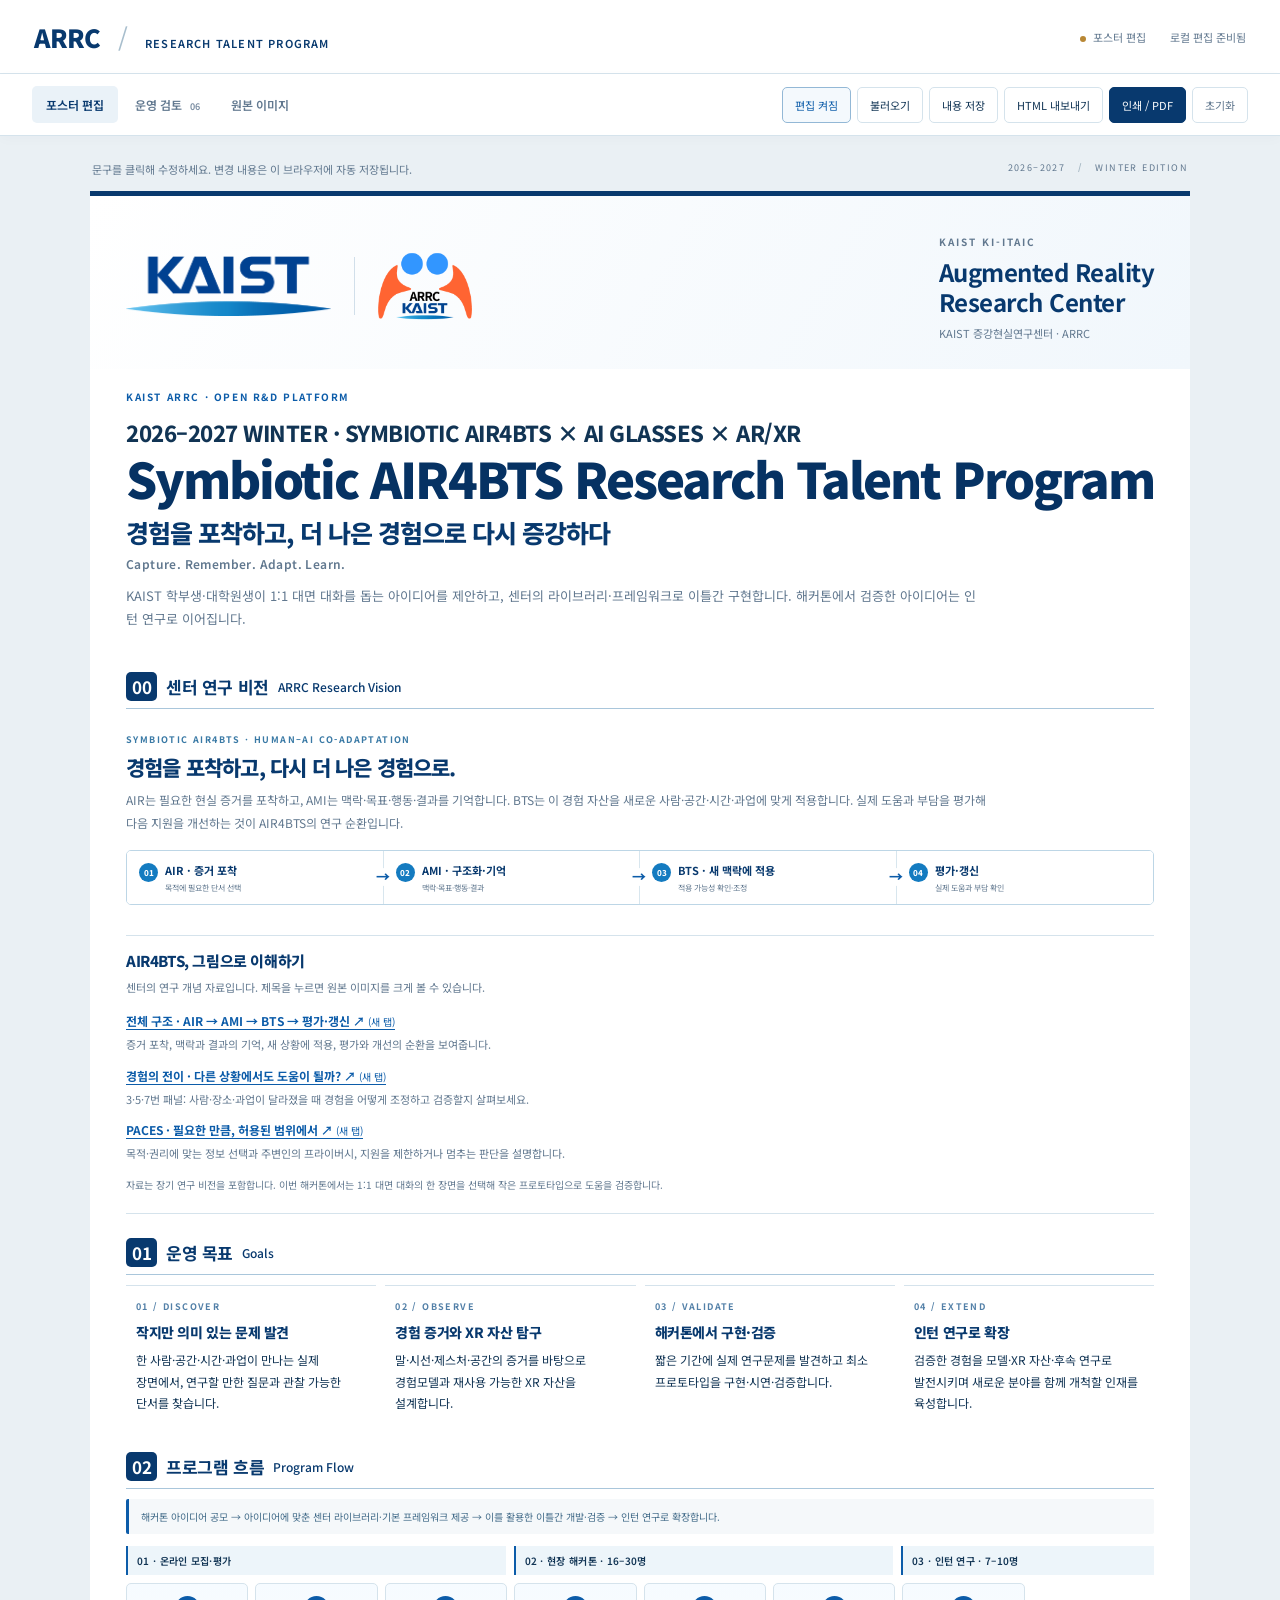
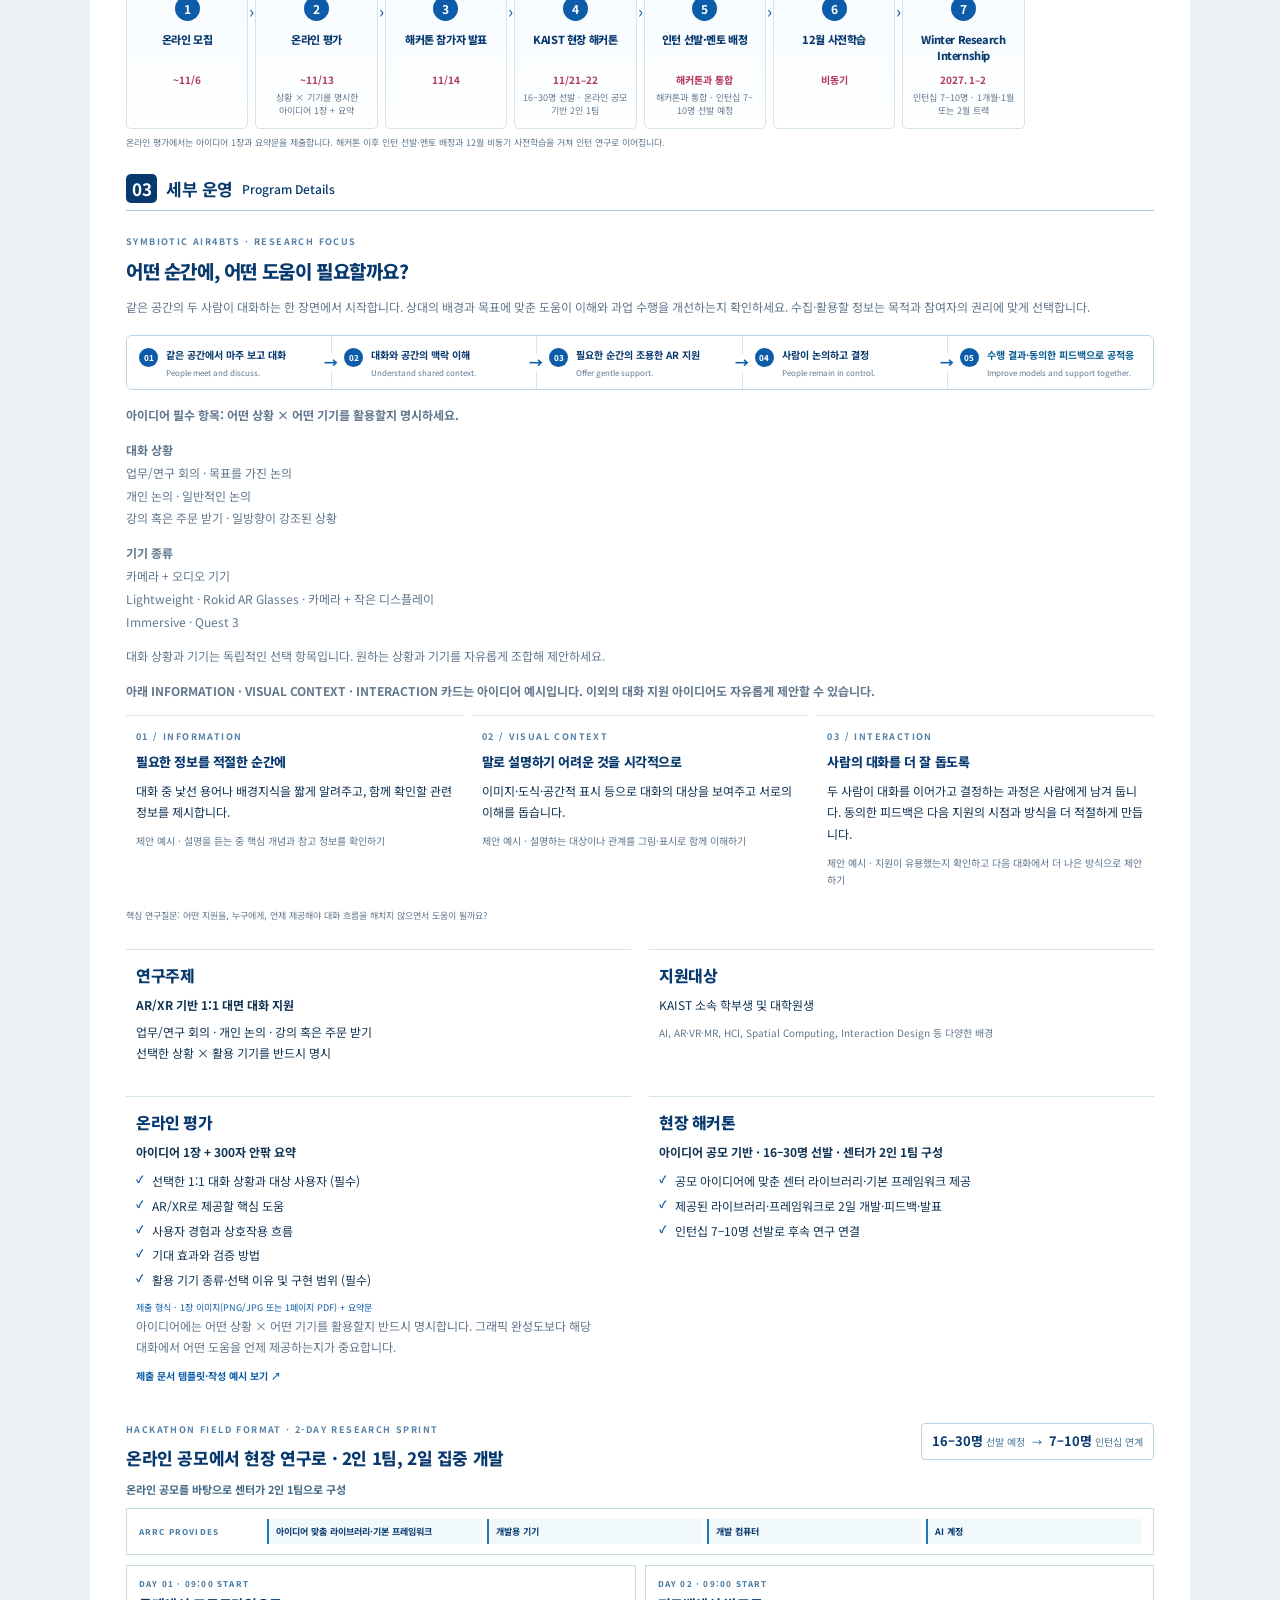
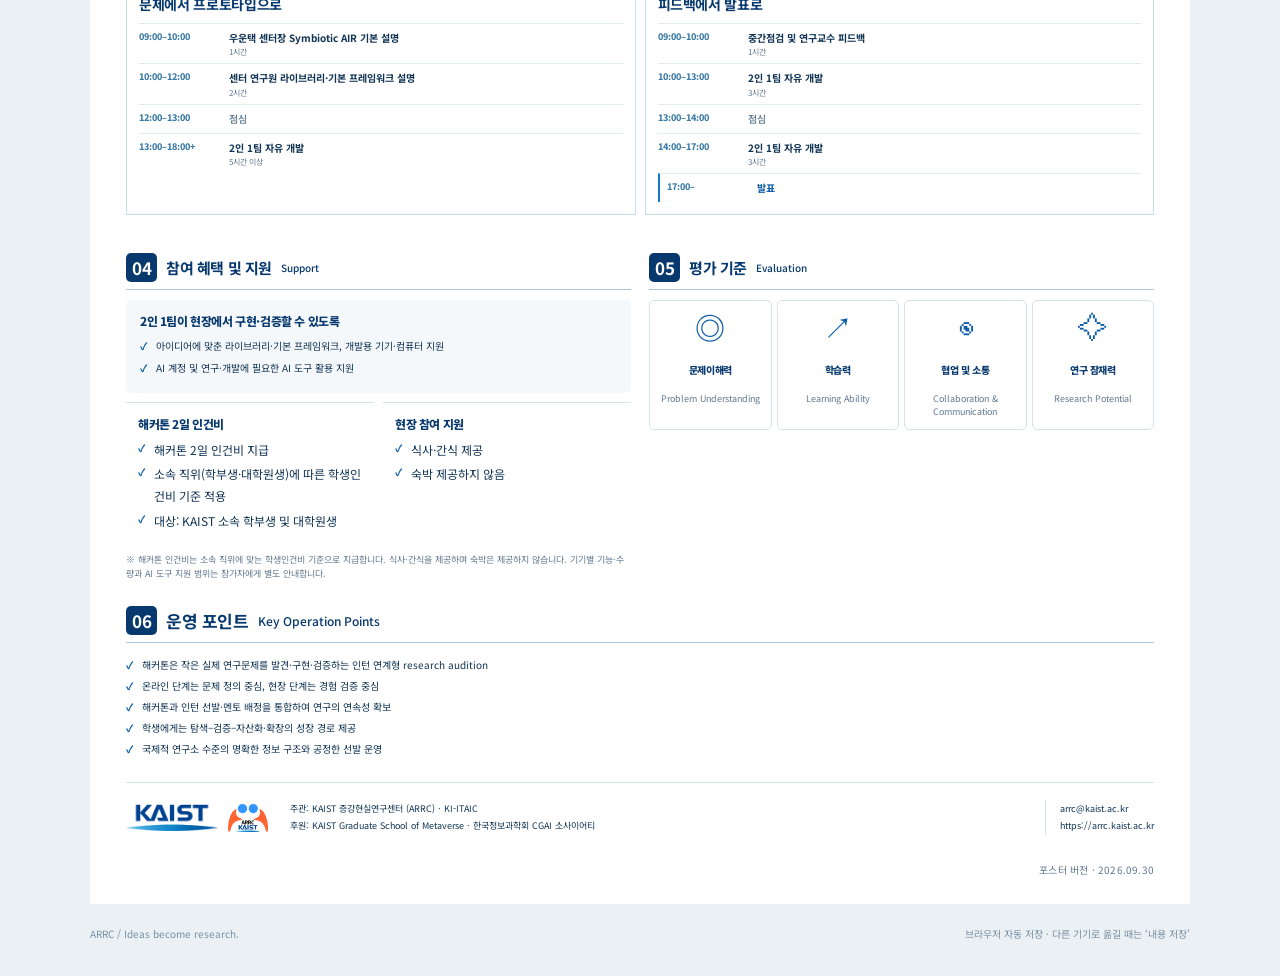
==== commit f9764e61: "Prepare public posters and move version date to footer" ====
--- a/index.html
+++ b/index.html
@@ -8,11 +8,11 @@
 <body>
 <header class="workspace no-print">
   <a class="wordmark" href="#" aria-label="ARRC poster workspace">ARRC<span> / </span><small>RESEARCH TALENT PROGRAM</small></a>
-  <div class="workspace-right"><span class="draft-dot">운영계획 초안</span><span id="save-status" role="status">로컬 편집 준비됨</span></div>
+  <div class="workspace-right"><span class="draft-dot">포스터 편집</span><span id="save-status" role="status">로컬 편집 준비됨</span></div>
 </header>
 <nav class="toolbar no-print" aria-label="작업 도구">
   <div class="tabs" role="tablist" aria-label="보기 선택"><button id="tab-poster" role="tab" aria-selected="true" aria-controls="poster-panel" data-tab="poster">포스터 편집</button><button id="tab-review" role="tab" aria-selected="false" aria-controls="review-panel" data-tab="review" tabindex="-1">운영 검토 <span>06</span></button><button id="tab-reference" role="tab" aria-selected="false" aria-controls="reference-panel" data-tab="reference" tabindex="-1">원본 이미지</button></div>
-  <div class="actions"><button id="edit-toggle" aria-pressed="true">편집 켜짐</button><button id="import">불러오기</button><button id="export-json">내용 저장</button><button id="export-html">HTML 내보내기</button><button id="print" class="primary">인쇄 / PDF</button><button id="reset" class="icon-button" title="전체 편집 내용을 원래 초안으로 되돌리기">초기화</button></div>
+  <div class="actions"><button id="edit-toggle" aria-pressed="true">편집 켜짐</button><button id="import">불러오기</button><button id="export-json">내용 저장</button><button id="export-html">HTML 내보내기</button><button id="print" class="primary">인쇄 / PDF</button><button id="reset" class="icon-button" title="전체 편집 내용을 기본 내용으로 되돌리기">초기화</button></div>
 </nav>
 <main>
 <div class="page-note no-print"><span id="view-hint">문구를 클릭해 수정하세요. 변경 내용은 이 브라우저에 자동 저장됩니다.</span><span>2026–2027 <b> / </b> WINTER EDITION</span></div>
@@ -20,7 +20,7 @@
 <article class="poster" id="poster">
   <header class="institution-header"><a class="institution-logos" href="https://arrc.kaist.ac.kr/" aria-label="KAIST ARRC 공식 홈페이지"><img class="official-kaist" src="assets/kaist-logo.png" alt="KAIST"><span class="logo-divider" aria-hidden="true"></span><img class="official-arrc" src="assets/arrc-logo.png" alt="ARRC"></a><div class="institution-name"><span>KAIST KI-ITAIC</span><strong>Augmented Reality <br>Research Center</strong><p>KAIST 증강현실연구센터 · ARRC</p></div></header>
   <div class="poster-body">
-  <div class="eyebrow"><span data-edit="eyebrow">KAIST ARRC · OPEN R&D PLATFORM</span><span class="draft"><span data-edit="draft">운영계획(안)</span> · <span data-program-key="last-edited">최종 수정일: 2026.09.30</span></span></div>
+  <div class="eyebrow"><span data-edit="eyebrow">KAIST ARRC · OPEN R&D PLATFORM</span></div>
   <header class="poster-title"><p class="season" data-edit="season">2026–2027 WINTER · SYMBIOTIC AIR4BTS × AI GLASSES × AR/XR</p><h1 data-edit="title">Symbiotic AIR4BTS Research Talent Program</h1><h2 data-edit="subtitle">경험을 포착하고, 더 나은 경험으로 다시 증강하다</h2><p class="tagline" data-edit="tagline">Capture. Remember. Adapt. Learn.</p><p class="intro" data-edit="intro">KAIST 학부생·대학원생이 1:1 대면 대화를 돕는 아이디어를 제안하고, 센터의 라이브러리·프레임워크로 이틀간 구현합니다. 해커톤에서 검증한 아이디어는 인턴 연구로 이어집니다.</p></header>
   <section class="poster-section vision-section"><div class="section-heading"><h3><span>00</span><b data-edit="vision-heading">센터 연구 비전</b><small>ARRC Research Vision</small></h3></div><div class="symbiotic-vision"><div class="vision-copy"><span class="card-number">SYMBIOTIC AIR4BTS · HUMAN–AI CO-ADAPTATION</span><h4 data-edit="vision-title">경험을 포착하고, 다시 더 나은 경험으로.</h4><p data-edit="vision-body">AIR는 필요한 현실 증거를 포착하고, AMI는 맥락·목표·행동·결과를 기억합니다. BTS는 이 경험 자산을 새로운 사람·공간·시간·과업에 맞게 적용합니다. 실제 도움과 부담을 평가해 다음 지원을 개선하는 것이 AIR4BTS의 연구 순환입니다.</p></div><ol class="vision-cycle" aria-label="Symbiotic AIR4BTS의 연구 순환"><li><span>01</span><strong>AIR · 증거 포착</strong><small>목적에 필요한 단서 선택</small></li><li><span>02</span><strong>AMI · 구조화·기억</strong><small>맥락·목표·행동·결과</small></li><li><span>03</span><strong>BTS · 새 맥락에 적용</strong><small>적용 가능성 확인·조정</small></li><li><span>04</span><strong>평가·갱신</strong><small>실제 도움과 부담 확인</small></li></ol></div><aside class="concept-references" aria-label="AIR4BTS 개념 참고 이미지"><h4>AIR4BTS, 그림으로 이해하기</h4><p>센터의 연구 개념 자료입니다. 제목을 누르면 원본 이미지를 크게 볼 수 있습니다.</p><ul><li><a href="assets/air4bts_woo/29405226-2EC3-4148-92DE-F0D3CD0B64FE.png" target="_blank" rel="noopener">전체 구조 · AIR → AMI → BTS → 평가·갱신 <span aria-hidden="true">↗</span><span class="reference-new-tab"> (새 탭)</span></a><p>증거 포착, 맥락과 결과의 기억, 새 상황에 적용, 평가와 개선의 순환을 보여줍니다.</p></li><li><a href="assets/air4bts_woo/iOS%20%EC%9D%B4%EB%AF%B8%EC%A7%80%20%284%29.jpg" target="_blank" rel="noopener">경험의 전이 · 다른 상황에서도 도움이 될까? <span aria-hidden="true">↗</span><span class="reference-new-tab"> (새 탭)</span></a><p>3·5·7번 패널: 사람·장소·과업이 달라졌을 때 경험을 어떻게 조정하고 검증할지 살펴보세요.</p></li><li><a href="assets/air4bts_woo/7C35FF8E-DB95-42DA-A416-F18C9A2E47D7.png" target="_blank" rel="noopener">PACES · 필요한 만큼, 허용된 범위에서 <span aria-hidden="true">↗</span><span class="reference-new-tab"> (새 탭)</span></a><p>목적·권리에 맞는 정보 선택과 주변인의 프라이버시, 지원을 제한하거나 멈추는 판단을 설명합니다.</p></li></ul><p class="reference-scope">자료는 장기 연구 비전을 포함합니다. 이번 해커톤에서는 1:1 대면 대화의 한 장면을 선택해 작은 프로토타입으로 도움을 검증합니다.</p></aside></section>
   <section class="poster-section"><div class="section-heading"><h3><span>01</span><b data-edit="goals-heading">운영 목표</b><small>Goals</small></h3><em data-edit="goals-motto">Experience Together, Grow Further</em></div>
@@ -40,7 +40,7 @@
   <div class="step"><span class="step-no">5</span><h4 data-program-key="flow-step-5">인턴 선발·멘토 배정</h4><p data-program-key="flow-date-5">해커톤과 통합</p><small data-program-key="flow-detail-5">해커톤과 통합 · 인턴십 7–10명 선발 예정</small></div>
   <div class="step"><span class="step-no">6</span><h4 data-program-key="flow-step-6">12월 사전학습</h4><p data-program-key="flow-date-6">비동기</p></div>
   <div class="step"><span class="step-no">7</span><h4 data-program-key="flow-step-7">Winter Research Internship</h4><p data-program-key="flow-date-7">2027. 1–2</p><small data-program-key="flow-detail-7">인턴십 7–10명 · 1개월·1월 또는 2월 트랙</small></div>
-  </div><p class="footnote" data-edit="schedule-note">※ 공고 확정 목표는 추석 연휴 전입니다. 실제 홍보·접수 시작일은 별도 조율하며, 이후 모집·평가·해커톤·인턴 일정은 기존 운영계획의 초안으로 확정 전입니다. 12월은 비동기 준비 기간입니다.</p></section>
+  </div><p class="footnote" data-edit="schedule-note" data-program-key="schedule-note">온라인 평가에서는 아이디어 1장과 요약문을 제출합니다. 해커톤 이후 인턴 선발·멘토 배정과 12월 비동기 사전학습을 거쳐 인턴 연구로 이어집니다.</p></section>
   <section class="poster-section"><div class="section-heading"><h3><span>03</span><b data-edit="details-heading">세부 운영</b><small>Program Details</small></h3></div>
   <div class="research-focus">
   <div class="focus-heading"><div><span class="card-number">SYMBIOTIC AIR4BTS · RESEARCH FOCUS</span><h4 data-edit="focus-question">어떤 순간에, 어떤 도움이 필요할까요?</h4></div><span class="focus-device" data-edit="focus-devices">사람이 주도하고, 모델과 자산은 함께 발전</span></div>
@@ -71,13 +71,13 @@
   <div class="card"><span class="letter">D</span><h4 data-edit="hack-title">현장 해커톤</h4><p class="strong" data-edit="hack-lead">아이디어 공모 기반 · 16–30명 선발 · 센터가 2인 1팀 구성</p><ul><li data-edit="hack-1">공모 아이디어에 맞춘 센터 라이브러리·기본 프레임워크 제공</li><li data-edit="hack-2">제공된 라이브러리·프레임워크로 2일 개발·피드백·발표</li><li data-edit="hack-3">인턴십 7–10명 선발로 후속 연구 연결</li></ul></div>
   </div><div class="hackathon-format" aria-label="현장 해커톤 운영 방식"><div class="hackathon-format-heading"><div><span class="card-number">HACKATHON FIELD FORMAT · 2-DAY RESEARCH SPRINT</span><h4>온라인 공모에서 현장 연구로 · 2인 1팀, 2일 집중 개발</h4></div><p><strong data-program-key="hackathon-capacity">16–30명</strong> 선발 예정 <span aria-hidden="true">→</span> <strong data-program-key="internship-capacity">7–10명</strong> 인턴십 연계</p></div><p class="hackathon-team" data-program-key="hackathon-team">온라인 공모를 바탕으로 센터가 2인 1팀으로 구성</p><div class="hackathon-resources"><span>ARRC PROVIDES</span><ul><li>아이디어 맞춤 라이브러리·기본 프레임워크</li><li>개발용 기기</li><li>개발 컴퓨터</li><li>AI 계정</li></ul></div><div class="hackathon-agenda"><article><p class="hackathon-day-label">DAY 01 · 09:00 START</p><h5>문제에서 프로토타입으로</h5><ol><li><time>09:00–10:00</time><div><strong>우운택 센터장 Symbiotic AIR 기본 설명</strong><small>1시간</small></div></li><li><time>10:00–12:00</time><div><strong>센터 연구원 라이브러리·기본 프레임워크 설명</strong><small>2시간</small></div></li><li class="agenda-break"><time>12:00–13:00</time><div><strong>점심</strong></div></li><li><time>13:00–18:00+</time><div><strong>2인 1팀 자유 개발</strong><small>5시간 이상</small></div></li></ol></article><article><p class="hackathon-day-label">DAY 02 · 09:00 START</p><h5>피드백에서 발표로</h5><ol><li><time>09:00–10:00</time><div><strong>중간점검 및 연구교수 피드백</strong><small>1시간</small></div></li><li><time>10:00–13:00</time><div><strong>2인 1팀 자유 개발</strong><small>3시간</small></div></li><li class="agenda-break"><time>13:00–14:00</time><div><strong>점심</strong></div></li><li><time>14:00–17:00</time><div><strong>2인 1팀 자유 개발</strong><small>3시간</small></div></li><li class="agenda-presentation"><time>17:00–</time><div><strong>발표</strong></div></li></ol></article></div></div></section>
   <div class="grid two lower">
-  <section class="poster-section"><div class="section-heading"><h3><span>04</span><b data-edit="support-heading">참여 혜택 및 지원</b><small>Support</small></h3></div><div class="shared-benefits"><h4 data-edit="benefits-title">2인 1팀이 현장에서 구현·검증할 수 있도록</h4><ul><li data-edit="benefit-devices">아이디어에 맞춘 라이브러리·기본 프레임워크, 개발용 기기·컴퓨터 지원</li><li data-edit="benefit-ai-tools">AI 계정 및 연구·개발에 필요한 AI 도구 활용 지원</li></ul></div><div class="grid two support"><div class="card"><h4 data-edit="support-1-title">해커톤 2일 인건비</h4><ul><li data-edit="support-1a" data-program-key="support-1a">해커톤 2일 인건비 지급</li><li data-edit="support-1b" data-program-key="support-1b">소속 직위(학부생·대학원생)에 따른 학생인건비 기준 적용</li><li data-edit="support-1c">대상: KAIST 소속 학부생 및 대학원생</li></ul></div><div class="card"><h4 data-edit="support-2-title">현장 참여 지원</h4><ul><li data-edit="support-2a" data-program-key="support-2a">식사·간식 제공</li><li data-edit="support-2b" data-program-key="support-2b">숙박 제공하지 않음</li></ul></div></div><p class="footnote" data-edit="support-note">※ 해커톤 인건비는 소속 직위에 맞는 학생인건비 기준으로 지급합니다. 식사·간식을 제공하며 숙박은 제공하지 않습니다. 기기별 기능·수량과 AI 도구 지원 범위 등 세부 사항은 공고 확정 후 안내합니다.</p></section>
+  <section class="poster-section"><div class="section-heading"><h3><span>04</span><b data-edit="support-heading">참여 혜택 및 지원</b><small>Support</small></h3></div><div class="shared-benefits"><h4 data-edit="benefits-title">2인 1팀이 현장에서 구현·검증할 수 있도록</h4><ul><li data-edit="benefit-devices">아이디어에 맞춘 라이브러리·기본 프레임워크, 개발용 기기·컴퓨터 지원</li><li data-edit="benefit-ai-tools">AI 계정 및 연구·개발에 필요한 AI 도구 활용 지원</li></ul></div><div class="grid two support"><div class="card"><h4 data-edit="support-1-title">해커톤 2일 인건비</h4><ul><li data-edit="support-1a" data-program-key="support-1a">해커톤 2일 인건비 지급</li><li data-edit="support-1b" data-program-key="support-1b">소속 직위(학부생·대학원생)에 따른 학생인건비 기준 적용</li><li data-edit="support-1c">대상: KAIST 소속 학부생 및 대학원생</li></ul></div><div class="card"><h4 data-edit="support-2-title">현장 참여 지원</h4><ul><li data-edit="support-2a" data-program-key="support-2a">식사·간식 제공</li><li data-edit="support-2b" data-program-key="support-2b">숙박 제공하지 않음</li></ul></div></div><p class="footnote" data-edit="support-note">※ 해커톤 인건비는 소속 직위에 맞는 학생인건비 기준으로 지급합니다. 식사·간식을 제공하며 숙박은 제공하지 않습니다. 기기별 기능·수량과 AI 도구 지원 범위는 참가자에게 별도 안내합니다.</p></section>
   <section class="poster-section"><div class="section-heading"><h3><span>05</span><b data-edit="evaluation-heading">평가 기준</b><small>Evaluation</small></h3></div><div class="evaluation"><div><span>◎</span><h4 data-edit="eval-1">문제이해력</h4><p data-edit="eval-1-en">Problem Understanding</p></div><div><span>↗</span><h4 data-edit="eval-2">학습력</h4><p data-edit="eval-2-en">Learning Ability</p></div><div><span>◉</span><h4 data-edit="eval-3">협업 및 소통</h4><p data-edit="eval-3-en">Collaboration & Communication</p></div><div><span>✧</span><h4 data-edit="eval-4">연구 잠재력</h4><p data-edit="eval-4-en">Research Potential</p></div></div></section>
   </div>
   <section class="poster-section key-section"><div class="section-heading"><h3><span>06</span><b data-edit="keys-heading">운영 포인트</b><small>Key Operation Points</small></h3></div><div class="key-content"><ul><li data-edit="key-1">해커톤은 작은 실제 연구문제를 발견·구현·검증하는 인턴 연계형 research audition</li><li data-edit="key-2">온라인 단계는 문제 정의 중심, 현장 단계는 경험 검증 중심</li><li data-edit="key-3">해커톤과 인턴 선발·멘토 배정을 통합하여 연구의 연속성 확보</li><li data-edit="key-4">학생에게는 탐색–검증–자산화·확장의 성장 경로 제공</li><li data-edit="key-5">국제적 연구소 수준의 명확한 정보 구조와 공정한 선발 운영</li></ul><blockquote data-edit="closing">Better Conversations.
 Shared Understanding.
 New Research Possibilities.</blockquote></div></section>
-  <footer class="poster-footer"><a class="footer-brand" href="https://arrc.kaist.ac.kr/" aria-label="KAIST ARRC 공식 홈페이지"><img src="assets/kaist-logo.png" alt="KAIST"><img src="assets/arrc-logo.png" alt="ARRC"></a><div><p data-edit="organizer">주관: KAIST 증강현실연구센터 (ARRC) · KI-ITAIC</p><p data-edit="sponsors">후원: KAIST Graduate School of Metaverse · 한국정보과학회 CGAI 소사이어티</p></div><div class="contact"><p data-edit="email">arrc@kaist.ac.kr</p><p data-edit="website">https://arrc.kaist.ac.kr</p></div></footer>
+  <footer class="poster-footer"><a class="footer-brand" href="https://arrc.kaist.ac.kr/" aria-label="KAIST ARRC 공식 홈페이지"><img src="assets/kaist-logo.png" alt="KAIST"><img src="assets/arrc-logo.png" alt="ARRC"></a><div><p data-edit="organizer">주관: KAIST 증강현실연구센터 (ARRC) · KI-ITAIC</p><p data-edit="sponsors">후원: KAIST Graduate School of Metaverse · 한국정보과학회 CGAI 소사이어티</p></div><div class="contact"><p data-edit="email">arrc@kaist.ac.kr</p><p data-edit="website">https://arrc.kaist.ac.kr</p></div><p class="poster-version" data-program-key="last-edited">포스터 버전 · 2026.09.30</p></footer>
   </div>
 </article>
 </section>
--- a/styles.css
+++ b/styles.css
@@ -40,3 +40,6 @@
 .symbiotic-vision,.research-focus,.hackathon-format{background:#fff;border:0;border-radius:0;padding:14px 0}.vision-copy p,.focus-intro{font-size:12px;line-height:1.9}.focus-device{display:none}.focus-heading h4{font-size:19px}.vision-cycle li,.vision-cycle li:last-child,.symbiotic-loop li,.symbiotic-loop li:last-child{background:#fff}.flow-bridge{background:#f5f8fa}
 .card,.focus-card{background:#fff;border:0;border-top:1px solid var(--line);border-radius:0;padding:14px 10px}.card p,.card li,.focus-card p{font-size:12px}.details{grid-template-columns:repeat(2,minmax(0,1fr));gap:18px}.details .letter{display:none}.details h4{font-size:16px}.key-content{background:#fff;border:0;padding:0}.key-content blockquote{display:none}.key-content{grid-template-columns:1fr}.shared-benefits{background:#f5f8fa;border:0}.hackathon-agenda article,.hackathon-agenda article:last-child{background:#fff}.concept-references{margin:16px 0;padding:14px 0}.concept-references li{margin:10px 0}.concept-references p{max-width:850px}
 @media(max-width:700px){.details{grid-template-columns:1fr;gap:8px}.poster-title .intro{font-size:12px}.vision-copy p,.focus-intro{font-size:12px}.card p,.card li{font-size:12px}.section-heading small{display:none}.research-focus{padding:10px 0}.poster-section{margin-top:20px}}
+
+/* Keep the public poster version discreetly in the footer. */
+.poster-footer{flex-wrap:wrap}.poster-version{flex-basis:100%;width:100%;margin:12px 0 0;color:var(--muted);font-size:10px;line-height:1.5;text-align:right;letter-spacing:.2px}.poster-footer .poster-version{font-size:10px;margin:2px 0 0}.teaser-footer .poster-version{font-size:10px}
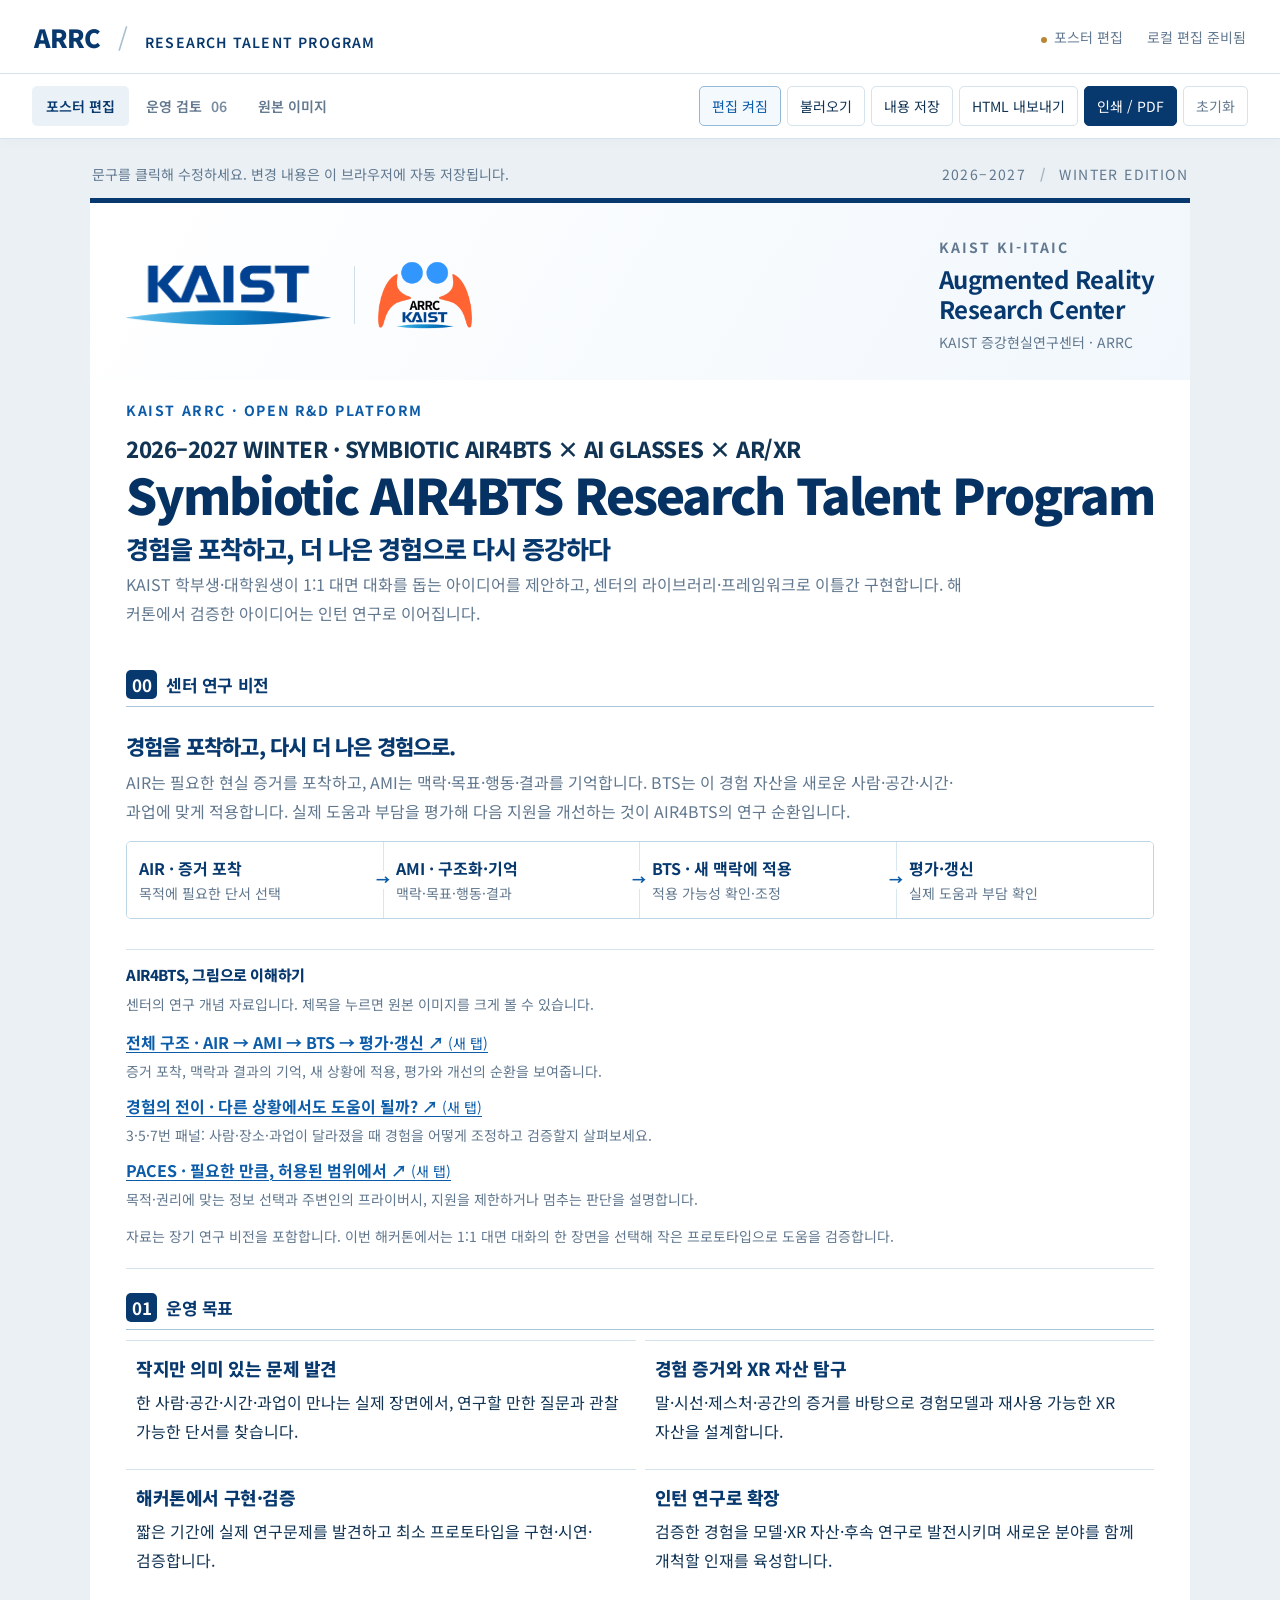
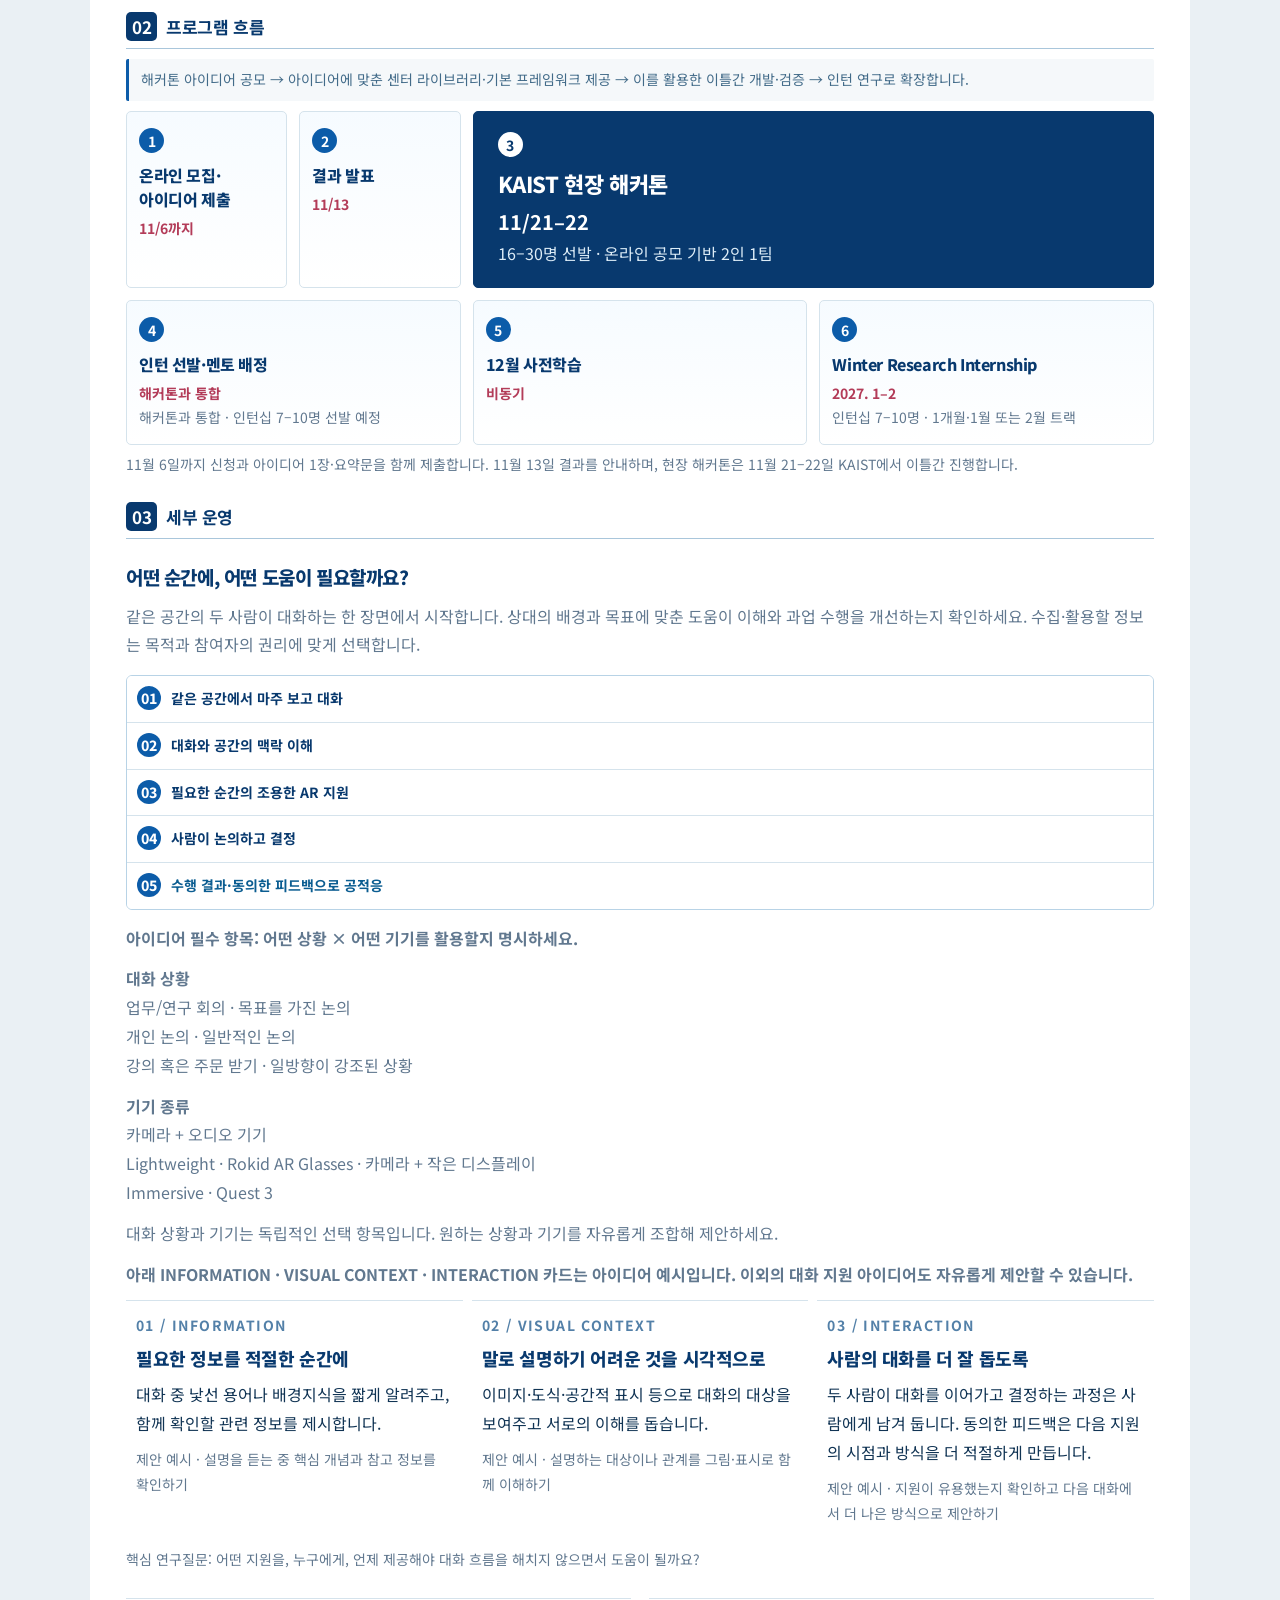
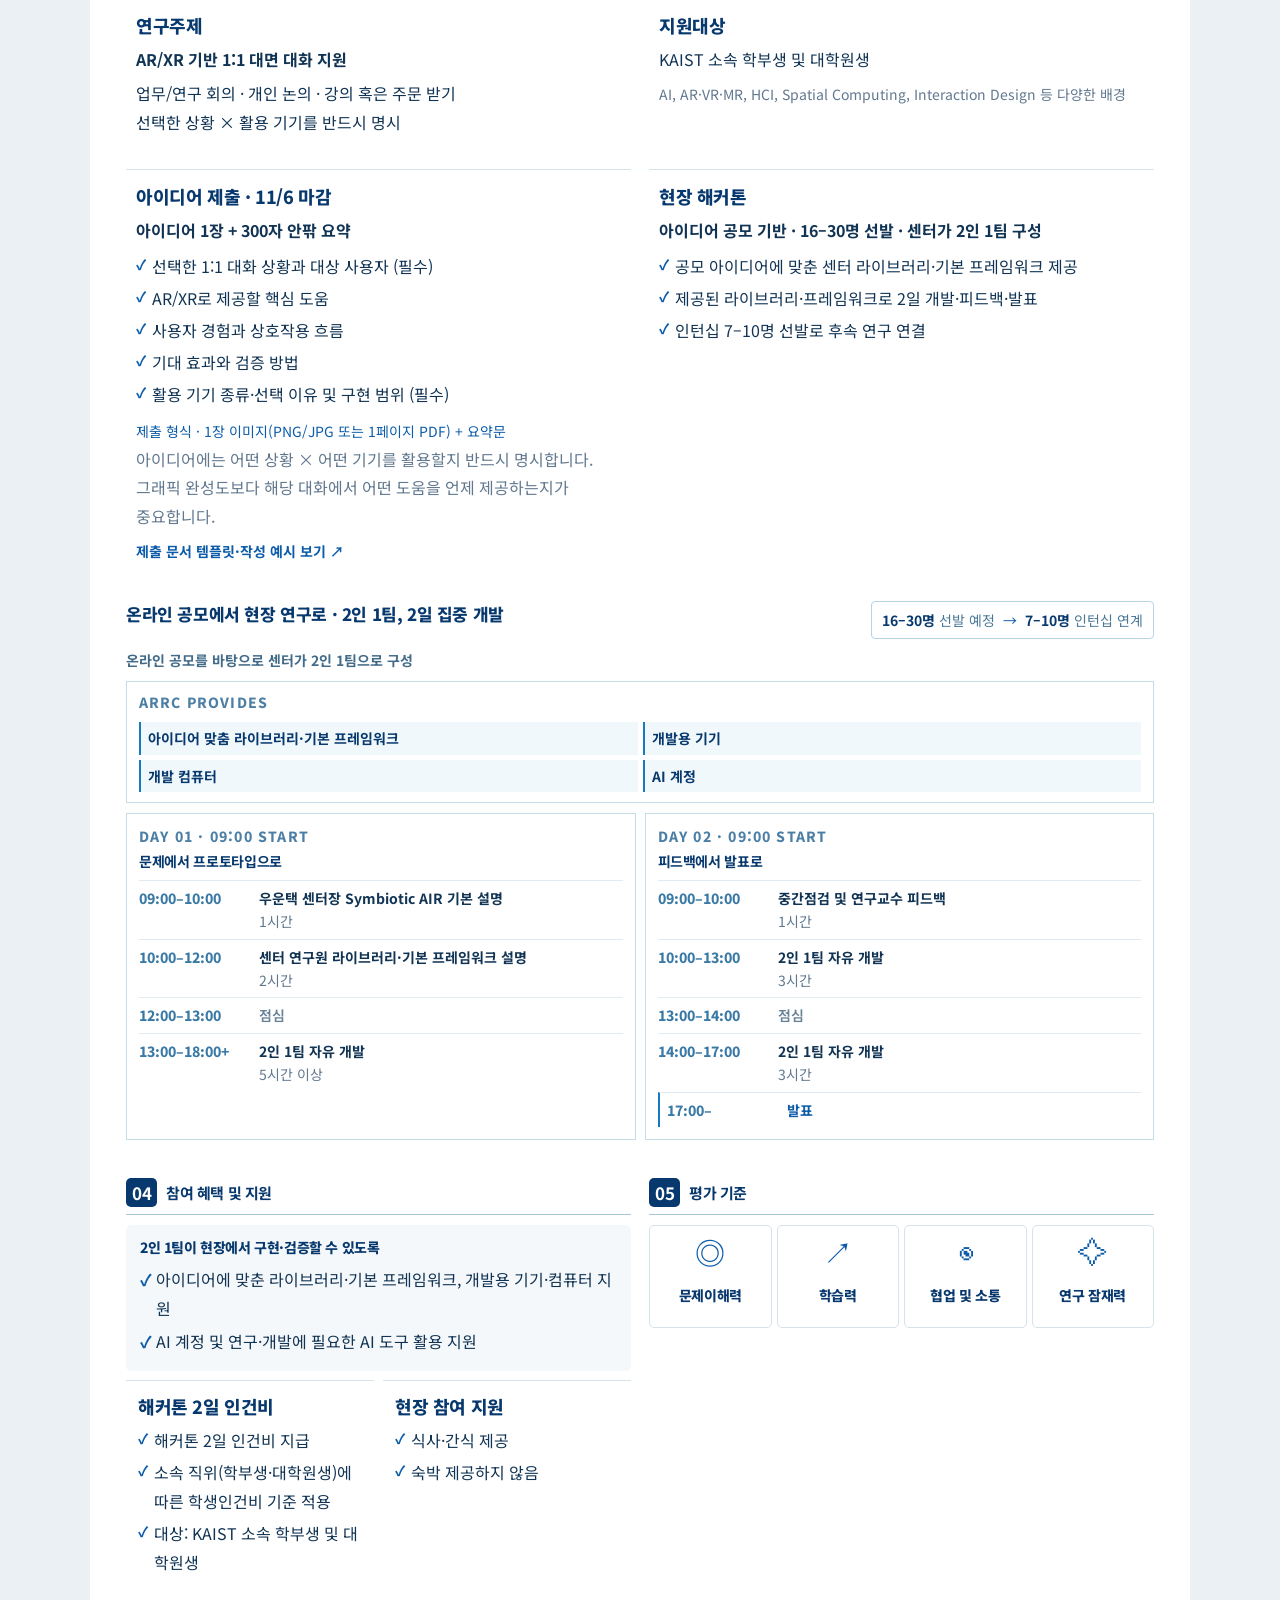
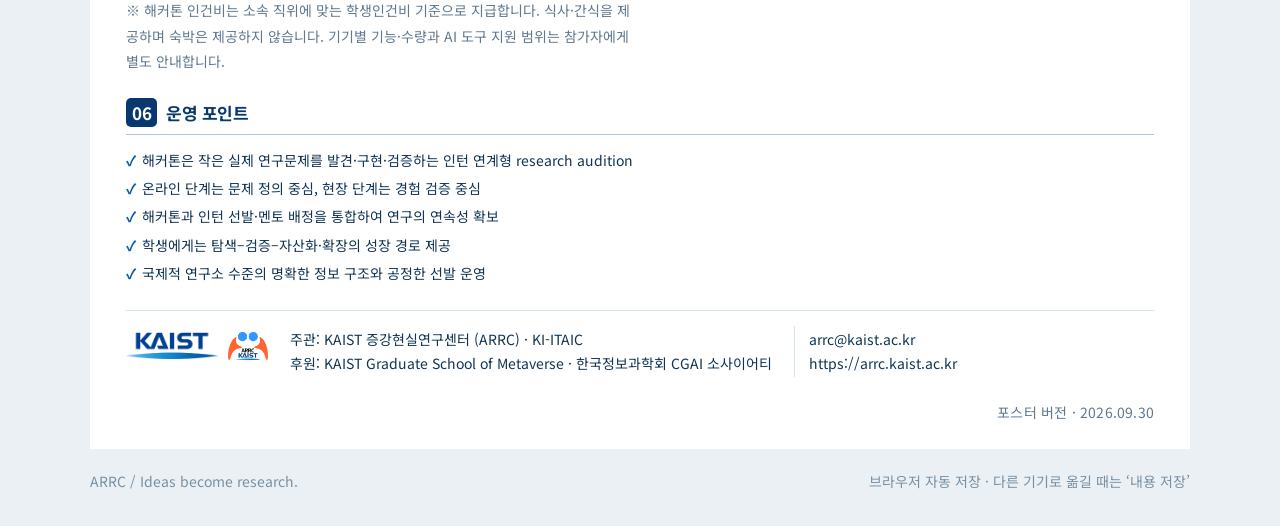
==== commit 7c66b8c7: "Improve poster readability and emphasize deadlines and hackathon" ====
--- a/index.html
+++ b/index.html
@@ -21,36 +21,35 @@
   <header class="institution-header"><a class="institution-logos" href="https://arrc.kaist.ac.kr/" aria-label="KAIST ARRC 공식 홈페이지"><img class="official-kaist" src="assets/kaist-logo.png" alt="KAIST"><span class="logo-divider" aria-hidden="true"></span><img class="official-arrc" src="assets/arrc-logo.png" alt="ARRC"></a><div class="institution-name"><span>KAIST KI-ITAIC</span><strong>Augmented Reality <br>Research Center</strong><p>KAIST 증강현실연구센터 · ARRC</p></div></header>
   <div class="poster-body">
   <div class="eyebrow"><span data-edit="eyebrow">KAIST ARRC · OPEN R&D PLATFORM</span></div>
-  <header class="poster-title"><p class="season" data-edit="season">2026–2027 WINTER · SYMBIOTIC AIR4BTS × AI GLASSES × AR/XR</p><h1 data-edit="title">Symbiotic AIR4BTS Research Talent Program</h1><h2 data-edit="subtitle">경험을 포착하고, 더 나은 경험으로 다시 증강하다</h2><p class="tagline" data-edit="tagline">Capture. Remember. Adapt. Learn.</p><p class="intro" data-edit="intro">KAIST 학부생·대학원생이 1:1 대면 대화를 돕는 아이디어를 제안하고, 센터의 라이브러리·프레임워크로 이틀간 구현합니다. 해커톤에서 검증한 아이디어는 인턴 연구로 이어집니다.</p></header>
-  <section class="poster-section vision-section"><div class="section-heading"><h3><span>00</span><b data-edit="vision-heading">센터 연구 비전</b><small>ARRC Research Vision</small></h3></div><div class="symbiotic-vision"><div class="vision-copy"><span class="card-number">SYMBIOTIC AIR4BTS · HUMAN–AI CO-ADAPTATION</span><h4 data-edit="vision-title">경험을 포착하고, 다시 더 나은 경험으로.</h4><p data-edit="vision-body">AIR는 필요한 현실 증거를 포착하고, AMI는 맥락·목표·행동·결과를 기억합니다. BTS는 이 경험 자산을 새로운 사람·공간·시간·과업에 맞게 적용합니다. 실제 도움과 부담을 평가해 다음 지원을 개선하는 것이 AIR4BTS의 연구 순환입니다.</p></div><ol class="vision-cycle" aria-label="Symbiotic AIR4BTS의 연구 순환"><li><span>01</span><strong>AIR · 증거 포착</strong><small>목적에 필요한 단서 선택</small></li><li><span>02</span><strong>AMI · 구조화·기억</strong><small>맥락·목표·행동·결과</small></li><li><span>03</span><strong>BTS · 새 맥락에 적용</strong><small>적용 가능성 확인·조정</small></li><li><span>04</span><strong>평가·갱신</strong><small>실제 도움과 부담 확인</small></li></ol></div><aside class="concept-references" aria-label="AIR4BTS 개념 참고 이미지"><h4>AIR4BTS, 그림으로 이해하기</h4><p>센터의 연구 개념 자료입니다. 제목을 누르면 원본 이미지를 크게 볼 수 있습니다.</p><ul><li><a href="assets/air4bts_woo/29405226-2EC3-4148-92DE-F0D3CD0B64FE.png" target="_blank" rel="noopener">전체 구조 · AIR → AMI → BTS → 평가·갱신 <span aria-hidden="true">↗</span><span class="reference-new-tab"> (새 탭)</span></a><p>증거 포착, 맥락과 결과의 기억, 새 상황에 적용, 평가와 개선의 순환을 보여줍니다.</p></li><li><a href="assets/air4bts_woo/iOS%20%EC%9D%B4%EB%AF%B8%EC%A7%80%20%284%29.jpg" target="_blank" rel="noopener">경험의 전이 · 다른 상황에서도 도움이 될까? <span aria-hidden="true">↗</span><span class="reference-new-tab"> (새 탭)</span></a><p>3·5·7번 패널: 사람·장소·과업이 달라졌을 때 경험을 어떻게 조정하고 검증할지 살펴보세요.</p></li><li><a href="assets/air4bts_woo/7C35FF8E-DB95-42DA-A416-F18C9A2E47D7.png" target="_blank" rel="noopener">PACES · 필요한 만큼, 허용된 범위에서 <span aria-hidden="true">↗</span><span class="reference-new-tab"> (새 탭)</span></a><p>목적·권리에 맞는 정보 선택과 주변인의 프라이버시, 지원을 제한하거나 멈추는 판단을 설명합니다.</p></li></ul><p class="reference-scope">자료는 장기 연구 비전을 포함합니다. 이번 해커톤에서는 1:1 대면 대화의 한 장면을 선택해 작은 프로토타입으로 도움을 검증합니다.</p></aside></section>
-  <section class="poster-section"><div class="section-heading"><h3><span>01</span><b data-edit="goals-heading">운영 목표</b><small>Goals</small></h3><em data-edit="goals-motto">Experience Together, Grow Further</em></div>
+  <header class="poster-title"><p class="season" data-edit="season">2026–2027 WINTER · SYMBIOTIC AIR4BTS × AI GLASSES × AR/XR</p><h1 data-edit="title">Symbiotic AIR4BTS Research Talent Program</h1><h2 data-edit="subtitle">경험을 포착하고, 더 나은 경험으로 다시 증강하다</h2><p class="intro" data-edit="intro">KAIST 학부생·대학원생이 1:1 대면 대화를 돕는 아이디어를 제안하고, 센터의 라이브러리·프레임워크로 이틀간 구현합니다. 해커톤에서 검증한 아이디어는 인턴 연구로 이어집니다.</p></header>
+  <section class="poster-section vision-section"><div class="section-heading"><h3><span>00</span><b data-edit="vision-heading">센터 연구 비전</b></h3></div><div class="symbiotic-vision"><div class="vision-copy"><h4 data-edit="vision-title">경험을 포착하고, 다시 더 나은 경험으로.</h4><p data-edit="vision-body">AIR는 필요한 현실 증거를 포착하고, AMI는 맥락·목표·행동·결과를 기억합니다. BTS는 이 경험 자산을 새로운 사람·공간·시간·과업에 맞게 적용합니다. 실제 도움과 부담을 평가해 다음 지원을 개선하는 것이 AIR4BTS의 연구 순환입니다.</p></div><ol class="vision-cycle" aria-label="Symbiotic AIR4BTS의 연구 순환"><li><span>01</span><strong>AIR · 증거 포착</strong><small>목적에 필요한 단서 선택</small></li><li><span>02</span><strong>AMI · 구조화·기억</strong><small>맥락·목표·행동·결과</small></li><li><span>03</span><strong>BTS · 새 맥락에 적용</strong><small>적용 가능성 확인·조정</small></li><li><span>04</span><strong>평가·갱신</strong><small>실제 도움과 부담 확인</small></li></ol></div><aside class="concept-references" aria-label="AIR4BTS 개념 참고 이미지"><h4>AIR4BTS, 그림으로 이해하기</h4><p>센터의 연구 개념 자료입니다. 제목을 누르면 원본 이미지를 크게 볼 수 있습니다.</p><ul><li><a href="assets/air4bts_woo/29405226-2EC3-4148-92DE-F0D3CD0B64FE.png" target="_blank" rel="noopener">전체 구조 · AIR → AMI → BTS → 평가·갱신 <span aria-hidden="true">↗</span><span class="reference-new-tab"> (새 탭)</span></a><p>증거 포착, 맥락과 결과의 기억, 새 상황에 적용, 평가와 개선의 순환을 보여줍니다.</p></li><li><a href="assets/air4bts_woo/iOS%20%EC%9D%B4%EB%AF%B8%EC%A7%80%20%284%29.jpg" target="_blank" rel="noopener">경험의 전이 · 다른 상황에서도 도움이 될까? <span aria-hidden="true">↗</span><span class="reference-new-tab"> (새 탭)</span></a><p>3·5·7번 패널: 사람·장소·과업이 달라졌을 때 경험을 어떻게 조정하고 검증할지 살펴보세요.</p></li><li><a href="assets/air4bts_woo/7C35FF8E-DB95-42DA-A416-F18C9A2E47D7.png" target="_blank" rel="noopener">PACES · 필요한 만큼, 허용된 범위에서 <span aria-hidden="true">↗</span><span class="reference-new-tab"> (새 탭)</span></a><p>목적·권리에 맞는 정보 선택과 주변인의 프라이버시, 지원을 제한하거나 멈추는 판단을 설명합니다.</p></li></ul><p class="reference-scope">자료는 장기 연구 비전을 포함합니다. 이번 해커톤에서는 1:1 대면 대화의 한 장면을 선택해 작은 프로토타입으로 도움을 검증합니다.</p></aside></section>
+  <section class="poster-section"><div class="section-heading"><h3><span>01</span><b data-edit="goals-heading">운영 목표</b></h3><em data-edit="goals-motto">Experience Together, Grow Further</em></div>
   <div class="grid four goals">
-  <div class="card"><span class="card-number">01 / DISCOVER</span><h4 data-edit="goal-1-title">작지만 의미 있는 문제 발견</h4><p data-edit="goal-1">한 사람·공간·시간·과업이 만나는 실제 장면에서, 연구할 만한 질문과 관찰 가능한 단서를 찾습니다.</p></div>
-  <div class="card"><span class="card-number">02 / OBSERVE</span><h4 data-edit="goal-2-title">경험 증거와 XR 자산 탐구</h4><p data-edit="goal-2">말·시선·제스처·공간의 증거를 바탕으로 경험모델과 재사용 가능한 XR 자산을 설계합니다.</p></div>
-  <div class="card"><span class="card-number">03 / VALIDATE</span><h4 data-edit="goal-3-title">해커톤에서 구현·검증</h4><p data-edit="goal-3">짧은 기간에 실제 연구문제를 발견하고 최소 프로토타입을 구현·시연·검증합니다.</p></div>
-  <div class="card"><span class="card-number">04 / EXTEND</span><h4 data-edit="goal-4-title">인턴 연구로 확장</h4><p data-edit="goal-4">검증한 경험을 모델·XR 자산·후속 연구로 발전시키며 새로운 분야를 함께 개척할 인재를 육성합니다.</p></div>
+  <div class="card"><h4 data-edit="goal-1-title">작지만 의미 있는 문제 발견</h4><p data-edit="goal-1">한 사람·공간·시간·과업이 만나는 실제 장면에서, 연구할 만한 질문과 관찰 가능한 단서를 찾습니다.</p></div>
+  <div class="card"><h4 data-edit="goal-2-title">경험 증거와 XR 자산 탐구</h4><p data-edit="goal-2">말·시선·제스처·공간의 증거를 바탕으로 경험모델과 재사용 가능한 XR 자산을 설계합니다.</p></div>
+  <div class="card"><h4 data-edit="goal-3-title">해커톤에서 구현·검증</h4><p data-edit="goal-3">짧은 기간에 실제 연구문제를 발견하고 최소 프로토타입을 구현·시연·검증합니다.</p></div>
+  <div class="card"><h4 data-edit="goal-4-title">인턴 연구로 확장</h4><p data-edit="goal-4">검증한 경험을 모델·XR 자산·후속 연구로 발전시키며 새로운 분야를 함께 개척할 인재를 육성합니다.</p></div>
   </div></section>
-  <section class="poster-section"><div class="section-heading"><h3><span>02</span><b data-edit="flow-heading">프로그램 흐름</b><small>Program Flow</small></h3></div><p class="flow-bridge" data-edit="flow-bridge">해커톤 아이디어 공모 → 아이디어에 맞춘 센터 라이브러리·기본 프레임워크 제공 → 이를 활용한 이틀간 개발·검증 → 인턴 연구로 확장합니다.</p>
-  <div class="phase-labels"><span data-program-key="phase-1">01 · 온라인 모집·평가</span><span data-program-key="phase-2">02 · 현장 해커톤 · 16–30명</span><span data-program-key="phase-3">03 · 인턴 연구 · 7–10명</span></div>
+  <section class="poster-section"><div class="section-heading"><h3><span>02</span><b data-edit="flow-heading">프로그램 흐름</b></h3></div><p class="flow-bridge" data-edit="flow-bridge">해커톤 아이디어 공모 → 아이디어에 맞춘 센터 라이브러리·기본 프레임워크 제공 → 이를 활용한 이틀간 개발·검증 → 인턴 연구로 확장합니다.</p>
+  <div class="phase-labels"><span data-program-key="phase-1">01 · 모집·결과 발표</span><span data-program-key="phase-2">02 · 현장 해커톤 · 16–30명</span><span data-program-key="phase-3">03 · 인턴 연구 · 7–10명</span></div>
   <div class="timeline">
-  <div class="step"><span class="step-no">1</span><h4 data-program-key="flow-step-1">온라인 모집</h4><p data-program-key="flow-date-1">~11/6</p></div>
-  <div class="step"><span class="step-no">2</span><h4 data-program-key="flow-step-2">온라인 평가</h4><p data-program-key="flow-date-2">~11/13</p><small data-program-key="flow-detail-2">상황 × 기기를 명시한 아이디어 1장 + 요약</small></div>
-  <div class="step"><span class="step-no">3</span><h4 data-program-key="flow-step-3">해커톤 참가자 발표</h4><p data-program-key="flow-date-3">11/14</p></div>
-  <div class="step"><span class="step-no">4</span><h4 data-program-key="flow-step-4">KAIST 현장 해커톤</h4><p data-program-key="flow-date-4">11/21–22</p><small data-program-key="flow-detail-4">16–30명 선발 · 온라인 공모 기반 2인 1팀</small></div>
-  <div class="step"><span class="step-no">5</span><h4 data-program-key="flow-step-5">인턴 선발·멘토 배정</h4><p data-program-key="flow-date-5">해커톤과 통합</p><small data-program-key="flow-detail-5">해커톤과 통합 · 인턴십 7–10명 선발 예정</small></div>
-  <div class="step"><span class="step-no">6</span><h4 data-program-key="flow-step-6">12월 사전학습</h4><p data-program-key="flow-date-6">비동기</p></div>
-  <div class="step"><span class="step-no">7</span><h4 data-program-key="flow-step-7">Winter Research Internship</h4><p data-program-key="flow-date-7">2027. 1–2</p><small data-program-key="flow-detail-7">인턴십 7–10명 · 1개월·1월 또는 2월 트랙</small></div>
-  </div><p class="footnote" data-edit="schedule-note" data-program-key="schedule-note">온라인 평가에서는 아이디어 1장과 요약문을 제출합니다. 해커톤 이후 인턴 선발·멘토 배정과 12월 비동기 사전학습을 거쳐 인턴 연구로 이어집니다.</p></section>
-  <section class="poster-section"><div class="section-heading"><h3><span>03</span><b data-edit="details-heading">세부 운영</b><small>Program Details</small></h3></div>
+  <div class="step"><span class="step-no">1</span><h4 data-program-key="flow-step-1">온라인 모집·아이디어 제출</h4><p data-program-key="flow-date-1">11/6까지</p></div>
+  <div class="step"><span class="step-no">2</span><h4 data-program-key="flow-step-3">결과 발표</h4><p data-program-key="flow-date-3">11/13</p></div>
+  <div class="step step--hackathon"><span class="step-no">3</span><h4 data-program-key="flow-step-4">KAIST 현장 해커톤</h4><p data-program-key="flow-date-4">11/21–22</p><small data-program-key="flow-detail-4">16–30명 선발 · 온라인 공모 기반 2인 1팀</small></div>
+  <div class="step"><span class="step-no">4</span><h4 data-program-key="flow-step-5">인턴 선발·멘토 배정</h4><p data-program-key="flow-date-5">해커톤과 통합</p><small data-program-key="flow-detail-5">해커톤과 통합 · 인턴십 7–10명 선발 예정</small></div>
+  <div class="step"><span class="step-no">5</span><h4 data-program-key="flow-step-6">12월 사전학습</h4><p data-program-key="flow-date-6">비동기</p></div>
+  <div class="step"><span class="step-no">6</span><h4 data-program-key="flow-step-7">Winter Research Internship</h4><p data-program-key="flow-date-7">2027. 1–2</p><small data-program-key="flow-detail-7">인턴십 7–10명 · 1개월·1월 또는 2월 트랙</small></div>
+  </div><p class="footnote" data-edit="schedule-note" data-program-key="schedule-note">11월 6일까지 신청과 아이디어 1장·요약문을 함께 제출합니다. 11월 13일 결과를 안내하며, 현장 해커톤은 11월 21–22일 KAIST에서 이틀간 진행합니다.</p></section>
+  <section class="poster-section"><div class="section-heading"><h3><span>03</span><b data-edit="details-heading">세부 운영</b></h3></div>
   <div class="research-focus">
-  <div class="focus-heading"><div><span class="card-number">SYMBIOTIC AIR4BTS · RESEARCH FOCUS</span><h4 data-edit="focus-question">어떤 순간에, 어떤 도움이 필요할까요?</h4></div><span class="focus-device" data-edit="focus-devices">사람이 주도하고, 모델과 자산은 함께 발전</span></div>
+  <div class="focus-heading"><div><h4 data-edit="focus-question">어떤 순간에, 어떤 도움이 필요할까요?</h4></div><span class="focus-device" data-edit="focus-devices">사람이 주도하고, 모델과 자산은 함께 발전</span></div>
   <p class="focus-intro" data-edit="focus-intro">같은 공간의 두 사람이 대화하는 한 장면에서 시작합니다. 상대의 배경과 목표에 맞춘 도움이 이해와 과업 수행을 개선하는지 확인하세요. 수집·활용할 정보는 목적과 참여자의 권리에 맞게 선택합니다.</p>
   <ol class="symbiotic-loop" aria-label="Symbiotic AIR의 상호 지원 흐름">
-    <li data-symbiotic-step="meeting"><span>01</span><strong>같은 공간에서 마주 보고 대화</strong><small>People meet and discuss.</small></li>
-    <li data-symbiotic-step="context"><span>02</span><strong>대화와 공간의 맥락 이해</strong><small>Understand shared context.</small></li>
-    <li data-symbiotic-step="support"><span>03</span><strong>필요한 순간의 조용한 AR 지원</strong><small>Offer gentle support.</small></li>
-    <li data-symbiotic-step="decision"><span>04</span><strong>사람이 논의하고 결정</strong><small>People remain in control.</small></li>
-    <li data-symbiotic-step="learning"><span>05</span><strong>수행 결과·동의한 피드백으로 공적응</strong><small>Improve models and support together.</small></li>
+    <li data-symbiotic-step="meeting"><span>01</span><strong>같은 공간에서 마주 보고 대화</strong></li>
+    <li data-symbiotic-step="context"><span>02</span><strong>대화와 공간의 맥락 이해</strong></li>
+    <li data-symbiotic-step="support"><span>03</span><strong>필요한 순간의 조용한 AR 지원</strong></li>
+    <li data-symbiotic-step="decision"><span>04</span><strong>사람이 논의하고 결정</strong></li>
+    <li data-symbiotic-step="learning"><span>05</span><strong>수행 결과·동의한 피드백으로 공적응</strong></li>
   </ol>
 <p class="focus-intro"><strong>아이디어 필수 항목: 어떤 상황 × 어떤 기기를 활용할지 명시하세요.</strong></p><p class="focus-intro"><strong>대화 상황</strong><br><span data-edit="scenario-meeting" data-program-key="scenario-meeting">업무/연구 회의 · 목표를 가진 논의</span><br><span data-edit="scenario-personal" data-program-key="scenario-personal">개인 논의 · 일반적인 논의</span><br><span data-edit="scenario-oneway" data-program-key="scenario-oneway">강의 혹은 주문 받기 · 일방향이 강조된 상황</span></p>
 <p class="focus-intro"><strong>기기 종류</strong><br><span data-edit="device-ai-title" data-program-key="device-ai-title">카메라 + 오디오 기기</span><br><span data-edit="device-display-title" data-program-key="device-display-title">Lightweight · Rokid AR Glasses</span> · 카메라 + 작은 디스플레이<br><span data-edit="device-xr-title" data-program-key="device-xr-title">Immersive · Quest 3</span></p>
@@ -67,14 +66,14 @@
   <div class="card"><span class="letter">A</span><h4 data-edit="topic-title">연구주제</h4><p class="strong" data-edit="topic-lead">AR/XR 기반 1:1 대면 대화 지원</p><p data-edit="topic-body">업무/연구 회의 · 개인 논의 · 강의 혹은 주문 받기
 선택한 상황 × 활용 기기를 반드시 명시</p></div>
   <div class="card"><span class="letter">B</span><h4 data-edit="applicant-title">지원대상</h4><p data-edit="applicant-body" data-program-key="applicant-body">KAIST 소속 학부생 및 대학원생</p><p class="muted" data-edit="applicant-fields">AI, AR·VR·MR, HCI, Spatial Computing, Interaction Design 등 다양한 배경</p></div>
-  <div class="card"><span class="letter">C</span><h4 data-edit="online-title">온라인 평가</h4><p class="strong" data-program-key="online-lead">아이디어 1장 + 300자 안팎 요약</p><ul><li data-program-key="online-1">선택한 1:1 대화 상황과 대상 사용자 (필수)</li><li data-program-key="online-2">AR/XR로 제공할 핵심 도움</li><li data-program-key="online-3">사용자 경험과 상호작용 흐름</li><li data-program-key="online-4">기대 효과와 검증 방법</li><li data-program-key="online-5">활용 기기 종류·선택 이유 및 구현 범위 (필수)</li></ul><small class="online-format" data-program-key="online-format">제출 형식 · 1장 이미지(PNG/JPG 또는 1페이지 PDF) + 요약문</small><p class="footnote" data-program-key="online-summary">아이디어에는 어떤 상황 × 어떤 기기를 활용할지 반드시 명시합니다. 그래픽 완성도보다 해당 대화에서 어떤 도움을 언제 제공하는지가 중요합니다.</p><a class="online-example-link" href="content/online-evaluation-submission-example.md">제출 문서 템플릿·작성 예시 보기 ↗</a></div>
+  <div class="card"><span class="letter">C</span><h4 data-edit="online-title">아이디어 제출 · 11/6 마감</h4><p class="strong" data-program-key="online-lead">아이디어 1장 + 300자 안팎 요약</p><ul><li data-program-key="online-1">선택한 1:1 대화 상황과 대상 사용자 (필수)</li><li data-program-key="online-2">AR/XR로 제공할 핵심 도움</li><li data-program-key="online-3">사용자 경험과 상호작용 흐름</li><li data-program-key="online-4">기대 효과와 검증 방법</li><li data-program-key="online-5">활용 기기 종류·선택 이유 및 구현 범위 (필수)</li></ul><small class="online-format" data-program-key="online-format">제출 형식 · 1장 이미지(PNG/JPG 또는 1페이지 PDF) + 요약문</small><p class="footnote" data-program-key="online-summary">아이디어에는 어떤 상황 × 어떤 기기를 활용할지 반드시 명시합니다. 그래픽 완성도보다 해당 대화에서 어떤 도움을 언제 제공하는지가 중요합니다.</p><a class="online-example-link" href="content/online-evaluation-submission-example.md">제출 문서 템플릿·작성 예시 보기 ↗</a></div>
   <div class="card"><span class="letter">D</span><h4 data-edit="hack-title">현장 해커톤</h4><p class="strong" data-edit="hack-lead">아이디어 공모 기반 · 16–30명 선발 · 센터가 2인 1팀 구성</p><ul><li data-edit="hack-1">공모 아이디어에 맞춘 센터 라이브러리·기본 프레임워크 제공</li><li data-edit="hack-2">제공된 라이브러리·프레임워크로 2일 개발·피드백·발표</li><li data-edit="hack-3">인턴십 7–10명 선발로 후속 연구 연결</li></ul></div>
-  </div><div class="hackathon-format" aria-label="현장 해커톤 운영 방식"><div class="hackathon-format-heading"><div><span class="card-number">HACKATHON FIELD FORMAT · 2-DAY RESEARCH SPRINT</span><h4>온라인 공모에서 현장 연구로 · 2인 1팀, 2일 집중 개발</h4></div><p><strong data-program-key="hackathon-capacity">16–30명</strong> 선발 예정 <span aria-hidden="true">→</span> <strong data-program-key="internship-capacity">7–10명</strong> 인턴십 연계</p></div><p class="hackathon-team" data-program-key="hackathon-team">온라인 공모를 바탕으로 센터가 2인 1팀으로 구성</p><div class="hackathon-resources"><span>ARRC PROVIDES</span><ul><li>아이디어 맞춤 라이브러리·기본 프레임워크</li><li>개발용 기기</li><li>개발 컴퓨터</li><li>AI 계정</li></ul></div><div class="hackathon-agenda"><article><p class="hackathon-day-label">DAY 01 · 09:00 START</p><h5>문제에서 프로토타입으로</h5><ol><li><time>09:00–10:00</time><div><strong>우운택 센터장 Symbiotic AIR 기본 설명</strong><small>1시간</small></div></li><li><time>10:00–12:00</time><div><strong>센터 연구원 라이브러리·기본 프레임워크 설명</strong><small>2시간</small></div></li><li class="agenda-break"><time>12:00–13:00</time><div><strong>점심</strong></div></li><li><time>13:00–18:00+</time><div><strong>2인 1팀 자유 개발</strong><small>5시간 이상</small></div></li></ol></article><article><p class="hackathon-day-label">DAY 02 · 09:00 START</p><h5>피드백에서 발표로</h5><ol><li><time>09:00–10:00</time><div><strong>중간점검 및 연구교수 피드백</strong><small>1시간</small></div></li><li><time>10:00–13:00</time><div><strong>2인 1팀 자유 개발</strong><small>3시간</small></div></li><li class="agenda-break"><time>13:00–14:00</time><div><strong>점심</strong></div></li><li><time>14:00–17:00</time><div><strong>2인 1팀 자유 개발</strong><small>3시간</small></div></li><li class="agenda-presentation"><time>17:00–</time><div><strong>발표</strong></div></li></ol></article></div></div></section>
+  </div><div class="hackathon-format" aria-label="현장 해커톤 운영 방식"><div class="hackathon-format-heading"><div><h4>온라인 공모에서 현장 연구로 · 2인 1팀, 2일 집중 개발</h4></div><p><strong data-program-key="hackathon-capacity">16–30명</strong> 선발 예정 <span aria-hidden="true">→</span> <strong data-program-key="internship-capacity">7–10명</strong> 인턴십 연계</p></div><p class="hackathon-team" data-program-key="hackathon-team">온라인 공모를 바탕으로 센터가 2인 1팀으로 구성</p><div class="hackathon-resources"><span>ARRC PROVIDES</span><ul><li>아이디어 맞춤 라이브러리·기본 프레임워크</li><li>개발용 기기</li><li>개발 컴퓨터</li><li>AI 계정</li></ul></div><div class="hackathon-agenda"><article><p class="hackathon-day-label">DAY 01 · 09:00 START</p><h5>문제에서 프로토타입으로</h5><ol><li><time>09:00–10:00</time><div><strong>우운택 센터장 Symbiotic AIR 기본 설명</strong><small>1시간</small></div></li><li><time>10:00–12:00</time><div><strong>센터 연구원 라이브러리·기본 프레임워크 설명</strong><small>2시간</small></div></li><li class="agenda-break"><time>12:00–13:00</time><div><strong>점심</strong></div></li><li><time>13:00–18:00+</time><div><strong>2인 1팀 자유 개발</strong><small>5시간 이상</small></div></li></ol></article><article><p class="hackathon-day-label">DAY 02 · 09:00 START</p><h5>피드백에서 발표로</h5><ol><li><time>09:00–10:00</time><div><strong>중간점검 및 연구교수 피드백</strong><small>1시간</small></div></li><li><time>10:00–13:00</time><div><strong>2인 1팀 자유 개발</strong><small>3시간</small></div></li><li class="agenda-break"><time>13:00–14:00</time><div><strong>점심</strong></div></li><li><time>14:00–17:00</time><div><strong>2인 1팀 자유 개발</strong><small>3시간</small></div></li><li class="agenda-presentation"><time>17:00–</time><div><strong>발표</strong></div></li></ol></article></div></div></section>
   <div class="grid two lower">
-  <section class="poster-section"><div class="section-heading"><h3><span>04</span><b data-edit="support-heading">참여 혜택 및 지원</b><small>Support</small></h3></div><div class="shared-benefits"><h4 data-edit="benefits-title">2인 1팀이 현장에서 구현·검증할 수 있도록</h4><ul><li data-edit="benefit-devices">아이디어에 맞춘 라이브러리·기본 프레임워크, 개발용 기기·컴퓨터 지원</li><li data-edit="benefit-ai-tools">AI 계정 및 연구·개발에 필요한 AI 도구 활용 지원</li></ul></div><div class="grid two support"><div class="card"><h4 data-edit="support-1-title">해커톤 2일 인건비</h4><ul><li data-edit="support-1a" data-program-key="support-1a">해커톤 2일 인건비 지급</li><li data-edit="support-1b" data-program-key="support-1b">소속 직위(학부생·대학원생)에 따른 학생인건비 기준 적용</li><li data-edit="support-1c">대상: KAIST 소속 학부생 및 대학원생</li></ul></div><div class="card"><h4 data-edit="support-2-title">현장 참여 지원</h4><ul><li data-edit="support-2a" data-program-key="support-2a">식사·간식 제공</li><li data-edit="support-2b" data-program-key="support-2b">숙박 제공하지 않음</li></ul></div></div><p class="footnote" data-edit="support-note">※ 해커톤 인건비는 소속 직위에 맞는 학생인건비 기준으로 지급합니다. 식사·간식을 제공하며 숙박은 제공하지 않습니다. 기기별 기능·수량과 AI 도구 지원 범위는 참가자에게 별도 안내합니다.</p></section>
-  <section class="poster-section"><div class="section-heading"><h3><span>05</span><b data-edit="evaluation-heading">평가 기준</b><small>Evaluation</small></h3></div><div class="evaluation"><div><span>◎</span><h4 data-edit="eval-1">문제이해력</h4><p data-edit="eval-1-en">Problem Understanding</p></div><div><span>↗</span><h4 data-edit="eval-2">학습력</h4><p data-edit="eval-2-en">Learning Ability</p></div><div><span>◉</span><h4 data-edit="eval-3">협업 및 소통</h4><p data-edit="eval-3-en">Collaboration & Communication</p></div><div><span>✧</span><h4 data-edit="eval-4">연구 잠재력</h4><p data-edit="eval-4-en">Research Potential</p></div></div></section>
+  <section class="poster-section"><div class="section-heading"><h3><span>04</span><b data-edit="support-heading">참여 혜택 및 지원</b></h3></div><div class="shared-benefits"><h4 data-edit="benefits-title">2인 1팀이 현장에서 구현·검증할 수 있도록</h4><ul><li data-edit="benefit-devices">아이디어에 맞춘 라이브러리·기본 프레임워크, 개발용 기기·컴퓨터 지원</li><li data-edit="benefit-ai-tools">AI 계정 및 연구·개발에 필요한 AI 도구 활용 지원</li></ul></div><div class="grid two support"><div class="card"><h4 data-edit="support-1-title">해커톤 2일 인건비</h4><ul><li data-edit="support-1a" data-program-key="support-1a">해커톤 2일 인건비 지급</li><li data-edit="support-1b" data-program-key="support-1b">소속 직위(학부생·대학원생)에 따른 학생인건비 기준 적용</li><li data-edit="support-1c">대상: KAIST 소속 학부생 및 대학원생</li></ul></div><div class="card"><h4 data-edit="support-2-title">현장 참여 지원</h4><ul><li data-edit="support-2a" data-program-key="support-2a">식사·간식 제공</li><li data-edit="support-2b" data-program-key="support-2b">숙박 제공하지 않음</li></ul></div></div><p class="footnote" data-edit="support-note">※ 해커톤 인건비는 소속 직위에 맞는 학생인건비 기준으로 지급합니다. 식사·간식을 제공하며 숙박은 제공하지 않습니다. 기기별 기능·수량과 AI 도구 지원 범위는 참가자에게 별도 안내합니다.</p></section>
+  <section class="poster-section"><div class="section-heading"><h3><span>05</span><b data-edit="evaluation-heading">평가 기준</b></h3></div><div class="evaluation"><div><span>◎</span><h4 data-edit="eval-1">문제이해력</h4></div><div><span>↗</span><h4 data-edit="eval-2">학습력</h4></div><div><span>◉</span><h4 data-edit="eval-3">협업 및 소통</h4></div><div><span>✧</span><h4 data-edit="eval-4">연구 잠재력</h4></div></div></section>
   </div>
-  <section class="poster-section key-section"><div class="section-heading"><h3><span>06</span><b data-edit="keys-heading">운영 포인트</b><small>Key Operation Points</small></h3></div><div class="key-content"><ul><li data-edit="key-1">해커톤은 작은 실제 연구문제를 발견·구현·검증하는 인턴 연계형 research audition</li><li data-edit="key-2">온라인 단계는 문제 정의 중심, 현장 단계는 경험 검증 중심</li><li data-edit="key-3">해커톤과 인턴 선발·멘토 배정을 통합하여 연구의 연속성 확보</li><li data-edit="key-4">학생에게는 탐색–검증–자산화·확장의 성장 경로 제공</li><li data-edit="key-5">국제적 연구소 수준의 명확한 정보 구조와 공정한 선발 운영</li></ul><blockquote data-edit="closing">Better Conversations.
+  <section class="poster-section key-section"><div class="section-heading"><h3><span>06</span><b data-edit="keys-heading">운영 포인트</b></h3></div><div class="key-content"><ul><li data-edit="key-1">해커톤은 작은 실제 연구문제를 발견·구현·검증하는 인턴 연계형 research audition</li><li data-edit="key-2">온라인 단계는 문제 정의 중심, 현장 단계는 경험 검증 중심</li><li data-edit="key-3">해커톤과 인턴 선발·멘토 배정을 통합하여 연구의 연속성 확보</li><li data-edit="key-4">학생에게는 탐색–검증–자산화·확장의 성장 경로 제공</li><li data-edit="key-5">국제적 연구소 수준의 명확한 정보 구조와 공정한 선발 운영</li></ul><blockquote data-edit="closing">Better Conversations.
 Shared Understanding.
 New Research Possibilities.</blockquote></div></section>
   <footer class="poster-footer"><a class="footer-brand" href="https://arrc.kaist.ac.kr/" aria-label="KAIST ARRC 공식 홈페이지"><img src="assets/kaist-logo.png" alt="KAIST"><img src="assets/arrc-logo.png" alt="ARRC"></a><div><p data-edit="organizer">주관: KAIST 증강현실연구센터 (ARRC) · KI-ITAIC</p><p data-edit="sponsors">후원: KAIST Graduate School of Metaverse · 한국정보과학회 CGAI 소사이어티</p></div><div class="contact"><p data-edit="email">arrc@kaist.ac.kr</p><p data-edit="website">https://arrc.kaist.ac.kr</p></div><p class="poster-version" data-program-key="last-edited">포스터 버전 · 2026.09.30</p></footer>
--- a/styles.css
+++ b/styles.css
@@ -1,45 +1,57 @@
 @import url('https://fonts.googleapis.com/css2?family=Noto+Sans+KR:wght@400;500;600;700;800;900&display=swap');
-:root{--navy:#08396e;--blue:#0c5ca9;--ink:#113454;--muted:#61788f;--line:#d5e3ec;--paper:#fff;--wash:#f2f8fc;--accent:#b33c59}*{box-sizing:border-box}body{margin:0;background:#eaf0f4;color:var(--ink);font-family:'Noto Sans KR',Arial,sans-serif;font-size:14px}button,a,input{-webkit-tap-highlight-color:transparent}button{font:inherit;cursor:pointer}button:focus-visible,a:focus-visible{outline:3px solid #278bf4;outline-offset:3px}[hidden]{display:none!important}.workspace{height:74px;padding:0 34px;display:flex;align-items:center;justify-content:space-between;background:#fff;border-bottom:1px solid var(--line)}.wordmark{font-weight:900;color:var(--navy);font-size:25px;text-decoration:none;letter-spacing:-1px}.wordmark span{color:#a8becd;font-weight:400;margin:0 12px}.wordmark small{font-size:11px;letter-spacing:1.2px;font-weight:600}.workspace-right{display:flex;gap:24px;align-items:center;font-size:11px;color:var(--muted)}.draft-dot:before{content:'';display:inline-block;width:6px;height:6px;background:#b88734;border-radius:50%;margin-right:7px}.toolbar{display:flex;align-items:center;justify-content:space-between;gap:16px;padding:12px 32px;background:#fff;position:sticky;top:0;z-index:10;box-shadow:0 3px 12px #10345406;border-bottom:1px solid var(--line)}.tabs{display:flex;gap:3px}.tabs button{border:0;border-radius:5px;background:transparent;color:var(--muted);padding:10px 14px;font-weight:600;font-size:12px;white-space:nowrap}.tabs button[aria-selected=true]{background:#eaf2f8;color:var(--navy)}.tabs span{font-size:9px;margin-left:5px;color:#788ba0}.actions{display:flex;gap:6px;flex-wrap:wrap}.actions button{border:1px solid var(--line);background:#fff;padding:9px 12px;border-radius:5px;color:var(--ink);font-size:11px;white-space:nowrap}.actions .primary{background:var(--navy);color:#fff;border-color:var(--navy)}.actions #edit-toggle[aria-pressed=true]{border-color:#93b8d6;background:#f4f9fd;color:var(--blue)}.actions .icon-button{color:var(--muted)}.page-note{display:flex;justify-content:space-between;gap:20px;max-width:1100px;margin:25px auto 14px;font-size:11px;color:var(--muted);padding:0 2px}.page-note>span:last-child{font-size:9px;letter-spacing:1.4px}.page-note b{padding:0 8px;color:#a4b6c2}.poster{max-width:1100px;margin:auto;background:var(--paper);box-shadow:0 12px 50px #13385212}.hero-art{height:224px;overflow:hidden;position:relative}.hero-art img{width:100%;height:auto;display:block}.hero-art:after{content:'';position:absolute;inset:75% 0 0;background:linear-gradient(transparent,#fff)}.poster-body{padding:0 36px 26px}.eyebrow{display:flex;justify-content:space-between;align-items:center;gap:12px;color:var(--blue);font-size:10px;font-weight:700;letter-spacing:1.6px}.draft{letter-spacing:0;border:1px solid #b8cddd;border-radius:3px;padding:4px 9px;font-size:10px;font-weight:500;color:var(--muted);white-space:nowrap}.poster-title{padding:12px 0 18px}.season{font-size:22px;font-weight:800;letter-spacing:-.5px;margin:0 0 2px}.poster-title h1{font-size:49px;letter-spacing:-2px;line-height:1.15;margin:0 0 9px;color:#063263;font-weight:900}.poster-title h2{font-size:25px;letter-spacing:-1px;line-height:1.4;margin:0 0 4px;font-weight:800;color:var(--navy)}.tagline{font:23px/1.4 Georgia,serif;color:var(--navy);margin:3px 0 10px}.intro{font-size:12px;line-height:1.8;color:var(--muted);margin:0;max-width:780px}.poster-section{margin-top:16px}.section-heading{border-bottom:1px solid #a9c6db;display:flex;justify-content:space-between;align-items:center;gap:12px;margin-bottom:10px;padding-bottom:7px}.section-heading h3{display:flex;align-items:center;gap:9px;font-size:17px;margin:0;color:var(--navy);letter-spacing:-.4px}.section-heading h3>span{display:flex;align-items:center;justify-content:center;width:31px;height:29px;color:#fff;background:var(--navy);border-radius:5px;font-size:17px;letter-spacing:-.5px}.section-heading small{font-size:12px;font-weight:500;letter-spacing:0}.section-heading em{font:italic 14px Georgia,serif;color:#6084a4}.grid{display:grid;gap:9px}.four{grid-template-columns:repeat(4,minmax(0,1fr))}.two{grid-template-columns:repeat(2,minmax(0,1fr))}.card{border:1px solid var(--line);border-radius:5px;padding:14px;background:linear-gradient(140deg,#f4f9fd,#fff 85%);min-width:0}.card-number{font-size:9px;letter-spacing:1.4px;font-weight:700;color:#5380a8;display:block;margin-bottom:9px}h4{margin:0 0 7px;font-size:14px;font-weight:800;letter-spacing:-.4px;color:var(--navy)}.card p{margin:0;font-size:11px;line-height:1.8;white-space:pre-line;word-break:keep-all;overflow-wrap:anywhere}.phase-labels{display:grid;grid-template-columns:3fr 3fr 2fr;gap:8px;margin:12px 0 8px}.phase-labels span{font-size:10px;letter-spacing:.3px;background:#edf5fa;padding:7px 9px;border-left:2px solid var(--blue);font-weight:600}.timeline{display:grid;grid-template-columns:repeat(8,minmax(0,1fr));gap:7px}.step{padding:12px 5px 10px;border:1px solid var(--line);border-radius:5px;text-align:center;position:relative;background:linear-gradient(#f6fbff,#fff)}.step:not(:last-child):after{content:'›';position:absolute;right:-7px;top:21px;color:var(--blue);background:white;font-size:17px;z-index:1;line-height:12px}.step-no{display:flex;width:25px;height:25px;align-items:center;justify-content:center;margin:0 auto 10px;background:var(--blue);color:#fff;border-radius:50%;font-weight:700;font-size:12px}.step h4{font-size:11px;line-height:1.5;min-height:34px;word-break:keep-all}.step p{font-size:10px;color:var(--accent);font-weight:700;margin:4px 0}.step small{font-size:9px;color:var(--muted);display:block;line-height:1.5;word-break:keep-all}.footnote{font-size:9px;line-height:1.6;color:var(--muted);margin:7px 0 0}.details .card{position:relative;padding-top:13px;display:flex;flex-direction:column}.letter{background:var(--blue);color:white;font-size:12px;font-weight:700;width:24px;height:24px;border-radius:50%;display:flex;align-items:center;justify-content:center;margin-bottom:9px}.details h4{font-size:16px}.details .strong{font-weight:700;margin-bottom:5px}.details .muted{color:var(--muted);margin-top:8px;font-size:10px}.card-bottom{font:italic 14px/1.5 Georgia,serif;color:#6a91b0;padding-top:16px;margin-top:auto}.card ul,.key-content ul{list-style:none;margin:0;padding:0}.card li,.key-content li{font-size:11px;line-height:1.8;padding-left:16px;position:relative;margin:3px 0}.card li:before,.key-content li:before{content:'✓';position:absolute;left:0;font-size:10px;font-weight:800;color:var(--blue)}.lower{gap:18px}.lower .section-heading h3{font-size:15px}.lower .section-heading small{font-size:10px}.support .card{padding:12px}.support h4{font-size:12px}.support li{font-size:10px}.evaluation{display:grid;grid-template-columns:repeat(4,1fr);gap:5px}.evaluation>div{border:1px solid var(--line);border-radius:5px;text-align:center;padding:10px 4px;min-width:0}.evaluation span{font-size:30px;font-family:Arial,sans-serif;line-height:1.2;color:var(--blue);display:block;margin-bottom:8px}.evaluation h4{font-size:10px;min-height:30px;display:flex;align-items:center;justify-content:center}.evaluation p{font-size:9px;line-height:1.5;color:var(--muted);margin:0}.key-content{display:grid;grid-template-columns:1.5fr 1fr;align-items:center;background:linear-gradient(110deg,#f5f9fd,#fff);border:1px solid var(--line);border-radius:5px;padding:12px 16px}.key-content li{font-size:10px}.key-content blockquote{font:italic 22px/1.35 Georgia,serif;color:#7999b1;margin:0 10px;text-align:right;white-space:pre-line}.poster-footer{display:flex;align-items:center;gap:22px;margin-top:21px;padding-top:15px;border-top:1px solid var(--line)}.kaist{font:900 28px Arial,sans-serif;color:#005999;letter-spacing:-1.5px}.poster-footer p{font-size:9px;line-height:1.6;margin:2px 0}.contact{margin-left:auto;padding-left:14px;border-left:1px solid var(--line)}[data-edit]{overflow-wrap:anywhere;white-space:pre-line;border-radius:2px}[contenteditable=plaintext-only]{cursor:text;outline:1px solid transparent;transition:outline-color .15s,background .15s}[contenteditable=plaintext-only]:hover{outline-color:#88b5d7;background:#edf6ff99}[contenteditable=plaintext-only]:focus{outline:2px solid #5a9cca;background:#f1f8ff}.workspace-footer{max-width:1100px;margin:22px auto 35px;display:flex;justify-content:space-between;font-size:10px;color:#7890a3}.review-sheet{max-width:1100px;margin:auto;padding:44px;background:#fff;box-shadow:0 12px 50px #13385212}.review-sheet>h1{font-size:36px;letter-spacing:-1.5px;line-height:1.4;margin:25px 0 18px;color:var(--navy)}.review-intro{max-width:760px;line-height:1.9;color:var(--muted)}.review-callout{background:#fff9ee;border:1px solid #e8d9b6;border-radius:6px;padding:18px 22px;margin:24px 0;color:#775827}.review-callout p{font-size:12px;line-height:1.8;margin:8px 0 0}.review-grid{display:grid;grid-template-columns:1fr 1fr;gap:18px}.review-grid section{border:1px solid var(--line);border-radius:6px;padding:22px;break-inside:avoid}.review-grid h2{font-size:20px;margin:0 0 12px}.review-grid p{font-size:12px;line-height:1.9;color:var(--muted)}.review-grid label{font-size:10px;font-weight:700;color:var(--blue)}.review-grid .decision{padding:10px;background:var(--wash);font-size:11px;margin-bottom:0;color:var(--ink)}.review-footer{font-size:11px;color:var(--muted);line-height:1.8;margin:25px 0 0}.reference{max-width:906px;margin:auto}.reference img{display:block;width:100%;box-shadow:0 12px 50px #13385212}.reference figcaption{font-size:11px;color:var(--muted);padding:16px 0;line-height:1.7}
+:root{--navy:#08396e;--blue:#0c5ca9;--ink:#113454;--muted:#61788f;--line:#d5e3ec;--paper:#fff;--wash:#f2f8fc;--accent:#b33c59}*{box-sizing:border-box}body{margin:0;background:#eaf0f4;color:var(--ink);font-family:'Noto Sans KR',Arial,sans-serif;font-size:14px}button,a,input{-webkit-tap-highlight-color:transparent}button{font:inherit;cursor:pointer}button:focus-visible,a:focus-visible{outline:3px solid #278bf4;outline-offset:3px}[hidden]{display:none!important}.workspace{height:74px;padding:0 34px;display:flex;align-items:center;justify-content:space-between;background:#fff;border-bottom:1px solid var(--line)}.wordmark{font-weight:900;color:var(--navy);font-size:25px;text-decoration:none;letter-spacing:-1px}.wordmark span{color:#a8becd;font-weight:400;margin:0 12px}.wordmark small{font-size:14px;letter-spacing:1.2px;font-weight:600}.workspace-right{display:flex;gap:24px;align-items:center;font-size:14px;color:var(--muted)}.draft-dot:before{content:'';display:inline-block;width:6px;height:6px;background:#b88734;border-radius:50%;margin-right:7px}.toolbar{display:flex;align-items:center;justify-content:space-between;gap:16px;padding:12px 32px;background:#fff;position:sticky;top:0;z-index:10;box-shadow:0 3px 12px #10345406;border-bottom:1px solid var(--line)}.tabs{display:flex;gap:3px}.tabs button{border:0;border-radius:5px;background:transparent;color:var(--muted);padding:10px 14px;font-weight:600;font-size:14px;white-space:nowrap}.tabs button[aria-selected=true]{background:#eaf2f8;color:var(--navy)}.tabs span{font-size:14px;margin-left:5px;color:#788ba0}.actions{display:flex;gap:6px;flex-wrap:wrap}.actions button{border:1px solid var(--line);background:#fff;padding:9px 12px;border-radius:5px;color:var(--ink);font-size:14px;white-space:nowrap}.actions .primary{background:var(--navy);color:#fff;border-color:var(--navy)}.actions #edit-toggle[aria-pressed=true]{border-color:#93b8d6;background:#f4f9fd;color:var(--blue)}.actions .icon-button{color:var(--muted)}.page-note{display:flex;justify-content:space-between;gap:20px;max-width:1100px;margin:25px auto 14px;font-size:14px;color:var(--muted);padding:0 2px}.page-note>span:last-child{font-size:14px;letter-spacing:1.4px}.page-note b{padding:0 8px;color:#a4b6c2}.poster{max-width:1100px;margin:auto;background:var(--paper);box-shadow:0 12px 50px #13385212}.hero-art{height:224px;overflow:hidden;position:relative}.hero-art img{width:100%;height:auto;display:block}.hero-art:after{content:'';position:absolute;inset:75% 0 0;background:linear-gradient(transparent,#fff)}.poster-body{padding:0 36px 26px}.eyebrow{display:flex;justify-content:space-between;align-items:center;gap:12px;color:var(--blue);font-size:14px;font-weight:700;letter-spacing:1.6px}.draft{letter-spacing:0;border:1px solid #b8cddd;border-radius:3px;padding:4px 9px;font-size:14px;font-weight:500;color:var(--muted);white-space:nowrap}.poster-title{padding:12px 0 18px}.season{font-size:22px;font-weight:800;letter-spacing:-.5px;margin:0 0 2px}.poster-title h1{font-size:49px;letter-spacing:-2px;line-height:1.15;margin:0 0 9px;color:#063263;font-weight:900}.poster-title h2{font-size:25px;letter-spacing:-1px;line-height:1.4;margin:0 0 4px;font-weight:800;color:var(--navy)}.tagline{font:23px/1.4 Georgia,serif;color:var(--navy);margin:3px 0 10px}.intro{font-size:14px;line-height:1.8;color:var(--muted);margin:0;max-width:780px}.poster-section{margin-top:16px}.section-heading{border-bottom:1px solid #a9c6db;display:flex;justify-content:space-between;align-items:center;gap:12px;margin-bottom:10px;padding-bottom:7px}.section-heading h3{display:flex;align-items:center;gap:9px;font-size:17px;margin:0;color:var(--navy);letter-spacing:-.4px}.section-heading h3>span{display:flex;align-items:center;justify-content:center;width:31px;height:29px;color:#fff;background:var(--navy);border-radius:5px;font-size:17px;letter-spacing:-.5px}.section-heading small{font-size:14px;font-weight:500;letter-spacing:0}.section-heading em{font:italic 14px Georgia,serif;color:#6084a4}.grid{display:grid;gap:9px}.four{grid-template-columns:repeat(4,minmax(0,1fr))}.two{grid-template-columns:repeat(2,minmax(0,1fr))}.card{border:1px solid var(--line);border-radius:5px;padding:14px;background:linear-gradient(140deg,#f4f9fd,#fff 85%);min-width:0}.card-number{font-size:14px;letter-spacing:1.4px;font-weight:700;color:#5380a8;display:block;margin-bottom:9px}h4{margin:0 0 7px;font-size:14px;font-weight:800;letter-spacing:-.4px;color:var(--navy)}.card p{margin:0;font-size:14px;line-height:1.8;white-space:pre-line;word-break:keep-all;overflow-wrap:anywhere}.phase-labels{display:grid;grid-template-columns:3fr 3fr 2fr;gap:8px;margin:12px 0 8px}.phase-labels span{font-size:14px;letter-spacing:.3px;background:#edf5fa;padding:7px 9px;border-left:2px solid var(--blue);font-weight:600}.timeline{display:grid;grid-template-columns:repeat(8,minmax(0,1fr));gap:7px}.step{padding:12px 5px 10px;border:1px solid var(--line);border-radius:5px;text-align:center;position:relative;background:linear-gradient(#f6fbff,#fff)}.step:not(:last-child):after{content:'›';position:absolute;right:-7px;top:21px;color:var(--blue);background:white;font-size:17px;z-index:1;line-height:12px}.step-no{display:flex;width:25px;height:25px;align-items:center;justify-content:center;margin:0 auto 10px;background:var(--blue);color:#fff;border-radius:50%;font-weight:700;font-size:14px}.step h4{font-size:14px;line-height:1.5;min-height:34px;word-break:keep-all}.step p{font-size:14px;color:var(--accent);font-weight:700;margin:4px 0}.step small{font-size:14px;color:var(--muted);display:block;line-height:1.5;word-break:keep-all}.footnote{font-size:14px;line-height:1.6;color:var(--muted);margin:7px 0 0}.details .card{position:relative;padding-top:13px;display:flex;flex-direction:column}.letter{background:var(--blue);color:white;font-size:14px;font-weight:700;width:24px;height:24px;border-radius:50%;display:flex;align-items:center;justify-content:center;margin-bottom:9px}.details h4{font-size:16px}.details .strong{font-weight:700;margin-bottom:5px}.details .muted{color:var(--muted);margin-top:8px;font-size:14px}.card-bottom{font:italic 14px/1.5 Georgia,serif;color:#6a91b0;padding-top:16px;margin-top:auto}.card ul,.key-content ul{list-style:none;margin:0;padding:0}.card li,.key-content li{font-size:14px;line-height:1.8;padding-left:16px;position:relative;margin:3px 0}.card li:before,.key-content li:before{content:'✓';position:absolute;left:0;font-size:14px;font-weight:800;color:var(--blue)}.lower{gap:18px}.lower .section-heading h3{font-size:15px}.lower .section-heading small{font-size:14px}.support .card{padding:12px}.support h4{font-size:14px}.support li{font-size:14px}.evaluation{display:grid;grid-template-columns:repeat(4,1fr);gap:5px}.evaluation>div{border:1px solid var(--line);border-radius:5px;text-align:center;padding:10px 4px;min-width:0}.evaluation span{font-size:30px;font-family:Arial,sans-serif;line-height:1.2;color:var(--blue);display:block;margin-bottom:8px}.evaluation h4{font-size:14px;min-height:30px;display:flex;align-items:center;justify-content:center}.evaluation p{font-size:14px;line-height:1.5;color:var(--muted);margin:0}.key-content{display:grid;grid-template-columns:1.5fr 1fr;align-items:center;background:linear-gradient(110deg,#f5f9fd,#fff);border:1px solid var(--line);border-radius:5px;padding:12px 16px}.key-content li{font-size:14px}.key-content blockquote{font:italic 22px/1.35 Georgia,serif;color:#7999b1;margin:0 10px;text-align:right;white-space:pre-line}.poster-footer{display:flex;align-items:center;gap:22px;margin-top:21px;padding-top:15px;border-top:1px solid var(--line)}.kaist{font:900 28px Arial,sans-serif;color:#005999;letter-spacing:-1.5px}.poster-footer p{font-size:14px;line-height:1.6;margin:2px 0}.contact{margin-left:auto;padding-left:14px;border-left:1px solid var(--line)}[data-edit]{overflow-wrap:anywhere;white-space:pre-line;border-radius:2px}[contenteditable=plaintext-only]{cursor:text;outline:1px solid transparent;transition:outline-color .15s,background .15s}[contenteditable=plaintext-only]:hover{outline-color:#88b5d7;background:#edf6ff99}[contenteditable=plaintext-only]:focus{outline:2px solid #5a9cca;background:#f1f8ff}.workspace-footer{max-width:1100px;margin:22px auto 35px;display:flex;justify-content:space-between;font-size:14px;color:#7890a3}.review-sheet{max-width:1100px;margin:auto;padding:44px;background:#fff;box-shadow:0 12px 50px #13385212}.review-sheet>h1{font-size:36px;letter-spacing:-1.5px;line-height:1.4;margin:25px 0 18px;color:var(--navy)}.review-intro{max-width:760px;line-height:1.9;color:var(--muted)}.review-callout{background:#fff9ee;border:1px solid #e8d9b6;border-radius:6px;padding:18px 22px;margin:24px 0;color:#775827}.review-callout p{font-size:14px;line-height:1.8;margin:8px 0 0}.review-grid{display:grid;grid-template-columns:1fr 1fr;gap:18px}.review-grid section{border:1px solid var(--line);border-radius:6px;padding:22px;break-inside:avoid}.review-grid h2{font-size:20px;margin:0 0 12px}.review-grid p{font-size:14px;line-height:1.9;color:var(--muted)}.review-grid label{font-size:14px;font-weight:700;color:var(--blue)}.review-grid .decision{padding:10px;background:var(--wash);font-size:14px;margin-bottom:0;color:var(--ink)}.review-footer{font-size:14px;color:var(--muted);line-height:1.8;margin:25px 0 0}.reference{max-width:906px;margin:auto}.reference img{display:block;width:100%;box-shadow:0 12px 50px #13385212}.reference figcaption{font-size:14px;color:var(--muted);padding:16px 0;line-height:1.7}
 @media(min-width:1500px){.toolbar,.workspace{padding-left:calc((100vw - 1400px)/2);padding-right:calc((100vw - 1400px)/2)}}
 @media(max-width:1100px){.toolbar{flex-wrap:wrap;padding:10px 18px}.page-note,.workspace-footer{margin-left:18px;margin-right:18px}.poster,.review-sheet,.reference{margin-left:18px;margin-right:18px}.hero-art{height:19.5vw}.poster-title h1{font-size:4.8vw}.poster-title h2{font-size:2.5vw}.poster-body{padding-left:25px;padding-right:25px}}
-@media(max-width:700px){.workspace{height:62px;padding:0 16px}.wordmark{font-size:22px}.wordmark small{font-size:8px;letter-spacing:.5px}.wordmark span{margin:0 4px}.workspace-right .draft-dot{display:none}#save-status{font-size:9px;max-width:95px;text-align:right}.toolbar{position:static;gap:9px;padding:10px 12px}.tabs{width:100%}.tabs button{flex:1;padding:9px 12px}.actions{gap:5px}.actions button{font-size:10px;padding:8px 9px}.page-note{font-size:10px;line-height:1.7;margin-top:18px}.page-note>span:last-child{display:none}.poster,.review-sheet,.reference{margin-left:10px;margin-right:10px}.poster-body{padding:0 15px 18px}.hero-art{height:20vw}.eyebrow{font-size:7px;letter-spacing:.7px}.draft{font-size:8px;padding:3px 5px}.poster-title{padding-top:14px}.season{font-size:16px}.poster-title h1{font-size:30px;letter-spacing:-1.5px}.poster-title h2{font-size:18px;letter-spacing:-.7px}.tagline{font-size:17px}.intro{font-size:11px}.section-heading h3{font-size:15px;gap:7px}.section-heading small{font-size:10px}.section-heading em{display:none}.four{grid-template-columns:repeat(2,minmax(0,1fr))}.card{padding:12px}.goals h4{font-size:13px}.card p{font-size:10px}.phase-labels{grid-template-columns:1fr}.phase-labels span{font-size:9px}.timeline{grid-template-columns:repeat(4,minmax(0,1fr))}.step:nth-child(4):after{display:none}.step h4{font-size:10px}.lower{grid-template-columns:1fr;gap:0}.key-content{grid-template-columns:1fr}.key-content blockquote{font-size:18px;margin:15px 0 2px}.poster-footer{flex-wrap:wrap;gap:12px}.poster-footer .contact{border:0;padding:0;margin:0}.poster-footer p{font-size:8px}.workspace-footer{gap:20px;font-size:9px}.review-sheet{padding:22px}.review-sheet>h1{font-size:27px}.review-grid{grid-template-columns:1fr}.review-grid section{padding:18px}.review-intro{font-size:12px}}
+@media(max-width:700px){.workspace{height:62px;padding:0 16px}.wordmark{font-size:22px}.wordmark small{font-size:14px;letter-spacing:.5px}.wordmark span{margin:0 4px}.workspace-right .draft-dot{display:none}#save-status{font-size:14px;max-width:95px;text-align:right}.toolbar{position:static;gap:9px;padding:10px 12px}.tabs{width:100%}.tabs button{flex:1;padding:9px 12px}.actions{gap:5px}.actions button{font-size:14px;padding:8px 9px}.page-note{font-size:14px;line-height:1.7;margin-top:18px}.page-note>span:last-child{display:none}.poster,.review-sheet,.reference{margin-left:10px;margin-right:10px}.poster-body{padding:0 15px 18px}.hero-art{height:20vw}.eyebrow{font-size:14px;letter-spacing:.7px}.draft{font-size:14px;padding:3px 5px}.poster-title{padding-top:14px}.season{font-size:16px}.poster-title h1{font-size:30px;letter-spacing:-1.5px}.poster-title h2{font-size:18px;letter-spacing:-.7px}.tagline{font-size:17px}.intro{font-size:14px}.section-heading h3{font-size:15px;gap:7px}.section-heading small{font-size:14px}.section-heading em{display:none}.four{grid-template-columns:repeat(2,minmax(0,1fr))}.card{padding:12px}.goals h4{font-size:14px}.card p{font-size:14px}.phase-labels{grid-template-columns:1fr}.phase-labels span{font-size:14px}.timeline{grid-template-columns:repeat(4,minmax(0,1fr))}.step:nth-child(4):after{display:none}.step h4{font-size:14px}.lower{grid-template-columns:1fr;gap:0}.key-content{grid-template-columns:1fr}.key-content blockquote{font-size:18px;margin:15px 0 2px}.poster-footer{flex-wrap:wrap;gap:12px}.poster-footer .contact{border:0;padding:0;margin:0}.poster-footer p{font-size:14px}.workspace-footer{gap:20px;font-size:14px}.review-sheet{padding:22px}.review-sheet>h1{font-size:27px}.review-grid{grid-template-columns:1fr}.review-grid section{padding:18px}.review-intro{font-size:14px}}
 @page{size:A3 portrait;margin:10mm}
 @media print{*{-webkit-print-color-adjust:exact;print-color-adjust:exact}body{background:white}.no-print{display:none!important}.poster,.review-sheet,.reference{margin:0;max-width:none;box-shadow:none}.poster{width:100%}.hero-art{height:55mm}.poster-body{padding:0 6mm 4mm}.poster-title h1{font-size:36pt}.poster-title h2{font-size:19pt}.poster-section{break-inside:avoid;margin-top:12px}.poster-title{padding-bottom:12px}.card{padding:11px}.review-sheet{padding:8mm}.review-grid{gap:12px}.review-grid section{padding:18px}.reference img{max-height:390mm;width:auto;max-width:100%;margin:auto}.reference figcaption{display:none}[contenteditable]{outline:none!important;background:transparent!important}.workspace-footer{display:none}}
 
 /* Official KAIST and ARRC brand assets, used without distortion. */
 .institution-header{display:flex;align-items:center;justify-content:space-between;gap:32px;padding:34px 36px 28px;border-top:5px solid var(--navy);margin-bottom:20px;background:linear-gradient(120deg,#fff,#f1f7fc)}
-.institution-logos{display:flex;align-items:center;gap:23px;flex-shrink:0;text-decoration:none}.official-kaist{display:block;width:205px;height:auto}.official-arrc{display:block;width:94px;height:auto}.logo-divider{height:58px;width:1px;background:#d1dfea}.institution-name{color:var(--navy)}.institution-name>span{font-size:10px;letter-spacing:2px;font-weight:700;color:var(--muted)}.institution-name strong{display:block;font-size:24px;line-height:1.25;margin-top:7px;letter-spacing:-.5px}.institution-name p{font-size:11px;margin:8px 0 0;color:var(--muted)}.footer-brand{display:flex;align-items:center;gap:10px;flex-shrink:0}.footer-brand img:first-child{width:92px;height:auto}.footer-brand img:last-child{width:40px;height:auto}
+.institution-logos{display:flex;align-items:center;gap:23px;flex-shrink:0;text-decoration:none}.official-kaist{display:block;width:205px;height:auto}.official-arrc{display:block;width:94px;height:auto}.logo-divider{height:58px;width:1px;background:#d1dfea}.institution-name{color:var(--navy)}.institution-name>span{font-size:14px;letter-spacing:2px;font-weight:700;color:var(--muted)}.institution-name strong{display:block;font-size:24px;line-height:1.25;margin-top:7px;letter-spacing:-.5px}.institution-name p{font-size:14px;margin:8px 0 0;color:var(--muted)}.footer-brand{display:flex;align-items:center;gap:10px;flex-shrink:0}.footer-brand img:first-child{width:92px;height:auto}.footer-brand img:last-child{width:40px;height:auto}
 @media(max-width:700px){.institution-header{gap:18px;align-items:flex-start;flex-direction:column;padding:22px 18px;margin-bottom:16px}.institution-logos{gap:16px}.official-kaist{width:150px}.official-arrc{width:68px}.logo-divider{height:44px}.institution-name strong{font-size:22px}.institution-name strong br{display:none}.institution-name strong br:after{content:' '}.poster-footer{gap:14px}.footer-brand img:first-child{width:85px}}
 @media print{.institution-header{padding:6mm;margin-bottom:5mm}.institution-logos{gap:6mm}.official-kaist{width:48mm}.official-arrc{width:22mm}}
 
 /* Annotated links to the original AIR4BTS concept diagrams. */
-.concept-references{margin:18px 0;padding:16px 0;border-top:1px solid var(--line);border-bottom:1px solid var(--line)}.concept-references h4{font-size:15px;margin:0 0 7px}.concept-references p{font-size:11px;line-height:1.8;color:var(--muted);margin:5px 0}.concept-references ul{list-style:none;padding:0;margin:12px 0}.concept-references li{margin:12px 0;break-inside:avoid}.concept-references a{font-size:12px;font-weight:700;color:var(--blue);text-underline-offset:3px;overflow-wrap:anywhere}.reference-new-tab{font-size:10px;font-weight:400}.concept-references .reference-scope{font-size:10px}.teaser-poster .concept-references p{font-size:13px}.teaser-poster .concept-references a{font-size:14px}.teaser-poster .concept-references .reference-scope{font-size:11px}@media print{.concept-references a{color:var(--ink)}.reference-new-tab{display:none}}
+.concept-references{margin:18px 0;padding:16px 0;border-top:1px solid var(--line);border-bottom:1px solid var(--line)}.concept-references h4{font-size:15px;margin:0 0 7px}.concept-references p{font-size:14px;line-height:1.8;color:var(--muted);margin:5px 0}.concept-references ul{list-style:none;padding:0;margin:12px 0}.concept-references li{margin:12px 0;break-inside:avoid}.concept-references a{font-size:14px;font-weight:700;color:var(--blue);text-underline-offset:3px;overflow-wrap:anywhere}.reference-new-tab{font-size:14px;font-weight:400}.concept-references .reference-scope{font-size:14px}.teaser-poster .concept-references p{font-size:14px}.teaser-poster .concept-references a{font-size:14px}.teaser-poster .concept-references .reference-scope{font-size:14px}@media print{.concept-references a{color:var(--ink)}.reference-new-tab{display:none}}
 /* Conversation-support research directions. */
-.research-focus{padding:18px;border:1px solid #bcd5e7;border-radius:6px;background:#f4f9fd;margin-bottom:12px;break-inside:avoid}.focus-heading{display:flex;gap:18px;justify-content:space-between;align-items:center}.focus-heading h4{font-size:17px;margin-bottom:0}.focus-device{font-size:10px;white-space:nowrap;color:var(--blue);border:1px solid #bcd5e7;border-radius:20px;padding:7px 10px;background:#fff}.focus-intro{font-size:11px;line-height:1.8;color:var(--muted);margin:12px 0}.three{grid-template-columns:repeat(3,minmax(0,1fr))}.focus-card{background:#fff;border:1px solid var(--line);border-radius:4px;padding:14px}.focus-card h4{font-size:13px;line-height:1.6}.focus-card p{font-size:11px;line-height:1.8;margin:0 0 9px}.focus-card small{display:block;font-size:10px;line-height:1.7;color:var(--muted)}
+.research-focus{padding:18px;border:1px solid #bcd5e7;border-radius:6px;background:#f4f9fd;margin-bottom:12px;break-inside:avoid}.focus-heading{display:flex;gap:18px;justify-content:space-between;align-items:center}.focus-heading h4{font-size:17px;margin-bottom:0}.focus-device{font-size:14px;white-space:nowrap;color:var(--blue);border:1px solid #bcd5e7;border-radius:20px;padding:7px 10px;background:#fff}.focus-intro{font-size:14px;line-height:1.8;color:var(--muted);margin:12px 0}.three{grid-template-columns:repeat(3,minmax(0,1fr))}.focus-card{background:#fff;border:1px solid var(--line);border-radius:4px;padding:14px}.focus-card h4{font-size:14px;line-height:1.6}.focus-card p{font-size:14px;line-height:1.8;margin:0 0 9px}.focus-card small{display:block;font-size:14px;line-height:1.7;color:var(--muted)}
 @media(max-width:700px){.research-focus{padding:13px}.focus-heading{display:block}.focus-heading h4{font-size:16px}.focus-device{display:inline-block;margin-top:10px}.three{grid-template-columns:1fr}}
 
-.shared-benefits{border:1px solid #bcd5e7;border-radius:5px;padding:12px 14px;background:#edf6fc;margin-bottom:9px}.shared-benefits h4{font-size:12px;margin-bottom:8px}.shared-benefits ul{list-style:none;padding:0;margin:0}.shared-benefits li{position:relative;padding-left:16px;font-size:10px;line-height:1.8;margin:4px 0}.shared-benefits li:before{content:'✓';position:absolute;left:0;font-weight:800;color:var(--blue)}
+.shared-benefits{border:1px solid #bcd5e7;border-radius:5px;padding:12px 14px;background:#edf6fc;margin-bottom:9px}.shared-benefits h4{font-size:14px;margin-bottom:8px}.shared-benefits ul{list-style:none;padding:0;margin:0}.shared-benefits li{position:relative;padding-left:16px;font-size:14px;line-height:1.8;margin:4px 0}.shared-benefits li:before{content:'✓';position:absolute;left:0;font-weight:800;color:var(--blue)}
 
-.poster-versions{max-width:1100px;margin:0 auto 16px;display:flex;align-items:center;justify-content:space-between;gap:16px;font-size:10px;color:var(--muted)}.poster-versions>span{letter-spacing:1px}.poster-versions>div{display:flex;gap:5px}.poster-versions a{display:block;padding:9px 14px;border:1px solid #cbdce8;border-radius:4px;text-decoration:none;color:var(--navy);background:#fff;white-space:nowrap}.poster-versions a[aria-current=page]{background:var(--navy);color:#fff;border-color:var(--navy)}@media(max-width:1136px){.poster-versions{margin-left:18px;margin-right:18px}}@media(max-width:700px){.poster-versions{margin:0 10px 12px}.poster-versions>span{display:none}.poster-versions>div{width:100%}.poster-versions a{flex:1;text-align:center}}
+.poster-versions{max-width:1100px;margin:0 auto 16px;display:flex;align-items:center;justify-content:space-between;gap:16px;font-size:14px;color:var(--muted)}.poster-versions>span{letter-spacing:1px}.poster-versions>div{display:flex;gap:5px}.poster-versions a{display:block;padding:9px 14px;border:1px solid #cbdce8;border-radius:4px;text-decoration:none;color:var(--navy);background:#fff;white-space:nowrap}.poster-versions a[aria-current=page]{background:var(--navy);color:#fff;border-color:var(--navy)}@media(max-width:1136px){.poster-versions{margin-left:18px;margin-right:18px}}@media(max-width:700px){.poster-versions{margin:0 10px 12px}.poster-versions>span{display:none}.poster-versions>div{width:100%}.poster-versions a{flex:1;text-align:center}}
 
 /* Device paths make AI glasses visible while preserving device choice. */
-.device-paths{display:grid;grid-template-columns:repeat(3,minmax(0,1fr));gap:7px;margin:0 0 12px}.device-paths>div{padding:10px 12px;border:1px solid #cbddea;border-radius:4px;background:#fff}.device-paths span{display:block;font-size:8px;letter-spacing:1.2px;color:#4e7b9f;font-weight:700;margin-bottom:6px}.device-paths strong{display:block;font-size:11px;line-height:1.5;color:var(--navy)}.device-paths p{font-size:9px;line-height:1.6;color:var(--muted);margin:5px 0 0}@media(max-width:700px){.device-paths{grid-template-columns:1fr}}
-.online-format{display:block;margin-top:8px;font-size:9px;line-height:1.5;color:var(--blue)}.online-example-link{display:inline-block;margin-top:10px;color:var(--blue);font-size:10px;font-weight:700;text-decoration:none}.online-example-link:hover{text-decoration:underline}
+.device-paths{display:grid;grid-template-columns:repeat(3,minmax(0,1fr));gap:7px;margin:0 0 12px}.device-paths>div{padding:10px 12px;border:1px solid #cbddea;border-radius:4px;background:#fff}.device-paths span{display:block;font-size:14px;letter-spacing:1.2px;color:#4e7b9f;font-weight:700;margin-bottom:6px}.device-paths strong{display:block;font-size:14px;line-height:1.5;color:var(--navy)}.device-paths p{font-size:14px;line-height:1.6;color:var(--muted);margin:5px 0 0}@media(max-width:700px){.device-paths{grid-template-columns:1fr}}
+.online-format{display:block;margin-top:8px;font-size:14px;line-height:1.5;color:var(--blue)}.online-example-link{display:inline-block;margin-top:10px;color:var(--blue);font-size:14px;font-weight:700;text-decoration:none}.online-example-link:hover{text-decoration:underline}
 
 /* Symbiotic AIR keeps the human meeting at the center and makes the feedback loop visible. */
-.symbiotic-loop{display:grid;grid-template-columns:repeat(5,minmax(0,1fr));list-style:none;margin:16px 0 14px;padding:0;border:1px solid #b8d3e6;border-radius:6px;overflow:hidden;background:#fff}.symbiotic-loop li{position:relative;min-width:0;padding:11px 13px 11px 39px;border-right:1px solid #d6e5ef;background:linear-gradient(145deg,#fff,#f3f9fd)}.symbiotic-loop li:last-child{border-right:0;background:#edf7fc}.symbiotic-loop li:not(:last-child):after{content:'→';position:absolute;right:-9px;top:50%;z-index:1;transform:translateY(-50%);width:18px;height:18px;border-radius:50%;background:#fff;color:var(--blue);font-size:14px;font-weight:800;line-height:17px;text-align:center}.symbiotic-loop li>span{position:absolute;left:12px;top:12px;display:flex;align-items:center;justify-content:center;width:19px;height:19px;border-radius:50%;background:var(--blue);color:#fff;font-size:8px;font-weight:800}.symbiotic-loop strong{display:block;color:var(--navy);font-size:10px;line-height:1.55;word-break:keep-all}.symbiotic-loop small{display:block;margin-top:4px;color:var(--muted);font-size:8px;line-height:1.45}.symbiotic-loop li[data-symbiotic-step="learning"] strong{color:#0b5d91}@media(max-width:700px){.symbiotic-loop{grid-template-columns:1fr;margin:13px 0}.symbiotic-loop li{padding:10px 14px 10px 42px;border-right:0;border-bottom:1px solid #d6e5ef}.symbiotic-loop li:last-child{border-bottom:0}.symbiotic-loop li:not(:last-child):after{content:'↓';right:14px;top:auto;bottom:-9px}.symbiotic-loop li>span{left:14px;top:10px}.symbiotic-loop strong{font-size:11px}.symbiotic-loop small{font-size:9px}}@media print{.symbiotic-loop{margin:10px 0;break-inside:avoid}.symbiotic-loop li{padding:8px 9px 8px 30px}.symbiotic-loop li>span{left:8px;top:8px;width:16px;height:16px;font-size:7px}.symbiotic-loop strong{font-size:8px}.symbiotic-loop small{font-size:7px}}
+.symbiotic-loop{display:grid;grid-template-columns:repeat(5,minmax(0,1fr));list-style:none;margin:16px 0 14px;padding:0;border:1px solid #b8d3e6;border-radius:6px;overflow:hidden;background:#fff}.symbiotic-loop li{position:relative;min-width:0;padding:11px 13px 11px 39px;border-right:1px solid #d6e5ef;background:linear-gradient(145deg,#fff,#f3f9fd)}.symbiotic-loop li:last-child{border-right:0;background:#edf7fc}.symbiotic-loop li:not(:last-child):after{content:'→';position:absolute;right:-9px;top:50%;z-index:1;transform:translateY(-50%);width:18px;height:18px;border-radius:50%;background:#fff;color:var(--blue);font-size:14px;font-weight:800;line-height:17px;text-align:center}.symbiotic-loop li>span{position:absolute;left:12px;top:12px;display:flex;align-items:center;justify-content:center;width:19px;height:19px;border-radius:50%;background:var(--blue);color:#fff;font-size:14px;font-weight:800}.symbiotic-loop strong{display:block;color:var(--navy);font-size:14px;line-height:1.55;word-break:keep-all}.symbiotic-loop small{display:block;margin-top:4px;color:var(--muted);font-size:14px;line-height:1.45}.symbiotic-loop li[data-symbiotic-step="learning"] strong{color:#0b5d91}@media(max-width:700px){.symbiotic-loop{grid-template-columns:1fr;margin:13px 0}.symbiotic-loop li{padding:10px 14px 10px 42px;border-right:0;border-bottom:1px solid #d6e5ef}.symbiotic-loop li:last-child{border-bottom:0}.symbiotic-loop li:not(:last-child):after{content:'↓';right:14px;top:auto;bottom:-9px}.symbiotic-loop li>span{left:14px;top:10px}.symbiotic-loop strong{font-size:14px}.symbiotic-loop small{font-size:14px}}@media print{.symbiotic-loop{margin:10px 0;break-inside:avoid}.symbiotic-loop li{padding:8px 9px 8px 30px}.symbiotic-loop li>span{left:8px;top:8px;width:16px;height:16px;font-size:14px}.symbiotic-loop strong{font-size:14px}.symbiotic-loop small{font-size:14px}}
 
 /* The center vision makes the research cycle visible before program details. */
-.vision-section{margin-top:12px}.symbiotic-vision{padding:17px 18px 16px;border:1px solid #95bdd8;border-radius:6px;background:linear-gradient(125deg,#eaf6fc 0%,#fff 62%,#f0f8fc 100%);overflow:hidden}.vision-copy{max-width:890px}.vision-copy .card-number{color:#3979a5;margin-bottom:6px}.vision-copy h4{font-size:21px;letter-spacing:-.8px;margin:0 0 7px}.vision-copy p{max-width:865px;margin:0;color:var(--muted);font-size:11px;line-height:1.82;word-break:keep-all}.vision-cycle{display:grid;grid-template-columns:repeat(4,minmax(0,1fr));list-style:none;margin:15px 0 0;padding:0;border:1px solid #bdd6e6;border-radius:5px;overflow:hidden;background:#fff}.vision-cycle li{position:relative;min-width:0;padding:11px 13px 10px 38px;border-right:1px solid #d8e6ee;background:linear-gradient(145deg,#fff,#f3f9fd)}.vision-cycle li:last-child{border-right:0;background:#e7f4fb}.vision-cycle li:not(:last-child):after{content:'→';position:absolute;right:-9px;top:50%;z-index:1;transform:translateY(-50%);width:18px;height:18px;border-radius:50%;background:#fff;color:var(--blue);font-size:14px;font-weight:800;line-height:17px;text-align:center}.vision-cycle li>span{position:absolute;left:12px;top:12px;display:flex;align-items:center;justify-content:center;width:19px;height:19px;border-radius:50%;background:#147bc0;color:#fff;font-size:8px;font-weight:800}.vision-cycle strong{display:block;color:var(--navy);font-size:11px;line-height:1.55;word-break:keep-all}.vision-cycle small{display:block;margin-top:3px;color:var(--muted);font-size:8px;line-height:1.5;word-break:keep-all}.flow-bridge{margin:0 0 10px;padding:9px 12px;border-left:3px solid var(--blue);background:#eff7fc;color:#426b89;font-size:10px;line-height:1.7;word-break:keep-all}@media(max-width:700px){.symbiotic-vision{padding:14px}.vision-copy h4{font-size:18px}.vision-copy p{font-size:10px}.vision-cycle{grid-template-columns:repeat(2,minmax(0,1fr));margin-top:12px}.vision-cycle li{padding:10px 11px 9px 36px;border-bottom:1px solid #d8e6ee}.vision-cycle li:nth-child(2){border-right:0}.vision-cycle li:nth-child(3),.vision-cycle li:nth-child(4){border-bottom:0}.vision-cycle li:not(:last-child):after{display:none}.vision-cycle li>span{left:11px;top:10px}.vision-cycle strong{font-size:10px}.vision-cycle small{font-size:8px}.flow-bridge{font-size:9px;padding:8px 10px}}@media print{.symbiotic-vision{padding:11px 13px}.vision-copy h4{font-size:15pt}.vision-copy p{font-size:8.5pt}.vision-cycle{margin-top:9px}.vision-cycle li{padding:8px 8px 8px 28px}.vision-cycle li>span{left:7px;top:8px;width:16px;height:16px;font-size:7px}.vision-cycle strong{font-size:8pt}.vision-cycle small{font-size:6.5pt}.flow-bridge{font-size:8pt;margin-bottom:7px}}
+.vision-section{margin-top:12px}.symbiotic-vision{padding:17px 18px 16px;border:1px solid #95bdd8;border-radius:6px;background:linear-gradient(125deg,#eaf6fc 0%,#fff 62%,#f0f8fc 100%);overflow:hidden}.vision-copy{max-width:890px}.vision-copy .card-number{color:#3979a5;margin-bottom:6px}.vision-copy h4{font-size:21px;letter-spacing:-.8px;margin:0 0 7px}.vision-copy p{max-width:865px;margin:0;color:var(--muted);font-size:14px;line-height:1.82;word-break:keep-all}.vision-cycle{display:grid;grid-template-columns:repeat(4,minmax(0,1fr));list-style:none;margin:15px 0 0;padding:0;border:1px solid #bdd6e6;border-radius:5px;overflow:hidden;background:#fff}.vision-cycle li{position:relative;min-width:0;padding:11px 13px 10px 38px;border-right:1px solid #d8e6ee;background:linear-gradient(145deg,#fff,#f3f9fd)}.vision-cycle li:last-child{border-right:0;background:#e7f4fb}.vision-cycle li:not(:last-child):after{content:'→';position:absolute;right:-9px;top:50%;z-index:1;transform:translateY(-50%);width:18px;height:18px;border-radius:50%;background:#fff;color:var(--blue);font-size:14px;font-weight:800;line-height:17px;text-align:center}.vision-cycle li>span{position:absolute;left:12px;top:12px;display:flex;align-items:center;justify-content:center;width:19px;height:19px;border-radius:50%;background:#147bc0;color:#fff;font-size:14px;font-weight:800}.vision-cycle strong{display:block;color:var(--navy);font-size:14px;line-height:1.55;word-break:keep-all}.vision-cycle small{display:block;margin-top:3px;color:var(--muted);font-size:14px;line-height:1.5;word-break:keep-all}.flow-bridge{margin:0 0 10px;padding:9px 12px;border-left:3px solid var(--blue);background:#eff7fc;color:#426b89;font-size:14px;line-height:1.7;word-break:keep-all}@media(max-width:700px){.symbiotic-vision{padding:14px}.vision-copy h4{font-size:18px}.vision-copy p{font-size:14px}.vision-cycle{grid-template-columns:repeat(2,minmax(0,1fr));margin-top:12px}.vision-cycle li{padding:10px 11px 9px 36px;border-bottom:1px solid #d8e6ee}.vision-cycle li:nth-child(2){border-right:0}.vision-cycle li:nth-child(3),.vision-cycle li:nth-child(4){border-bottom:0}.vision-cycle li:not(:last-child):after{display:none}.vision-cycle li>span{left:11px;top:10px}.vision-cycle strong{font-size:14px}.vision-cycle small{font-size:14px}.flow-bridge{font-size:14px;padding:8px 10px}}@media print{.symbiotic-vision{padding:11px 13px}.vision-copy h4{font-size:15pt}.vision-copy p{font-size:10.5pt}.vision-cycle{margin-top:9px}.vision-cycle li{padding:8px 8px 8px 28px}.vision-cycle li>span{left:7px;top:8px;width:16px;height:16px;font-size:14px}.vision-cycle strong{font-size:10.5pt}.vision-cycle small{font-size:10.5pt}.flow-bridge{font-size:10.5pt;margin-bottom:7px}}
 
 /* The hackathon makes the center's support and two-day research sprint concrete. */
-.hackathon-format{margin-top:12px;padding:16px;border:1px solid #8fb9d5;border-radius:6px;background:linear-gradient(135deg,#edf8fd 0%,#fff 58%,#f4faff 100%);break-inside:avoid}.hackathon-format-heading{display:flex;align-items:flex-start;justify-content:space-between;gap:18px}.hackathon-format-heading h4{font-size:17px;line-height:1.5;margin:0}.hackathon-format-heading>p{flex-shrink:0;margin:0;padding:8px 10px;border:1px solid #b7d4e6;border-radius:4px;background:#fff;color:#4b7897;font-size:10px;line-height:1.45;white-space:nowrap}.hackathon-format-heading>p strong{color:var(--navy);font-size:13px}.hackathon-format-heading>p span{margin:0 4px;color:var(--blue)}.hackathon-team{margin:10px 0 9px;color:#426b89;font-size:11px;font-weight:700;line-height:1.65}.hackathon-resources{display:grid;grid-template-columns:118px minmax(0,1fr);gap:10px;align-items:center;padding:10px 12px;border:1px solid #c5dce9;background:#fff}.hackathon-resources>span{color:#4c7fa4;font-size:8px;font-weight:800;letter-spacing:1.15px}.hackathon-resources ul{display:grid;grid-template-columns:repeat(4,minmax(0,1fr));gap:5px;list-style:none;margin:0;padding:0}.hackathon-resources li{padding:6px 7px;border-left:2px solid #197bbc;background:#f1f8fc;color:var(--navy);font-size:9px;font-weight:700;line-height:1.45;word-break:keep-all}.hackathon-agenda{display:grid;grid-template-columns:repeat(2,minmax(0,1fr));gap:9px;margin-top:10px}.hackathon-agenda article{padding:12px;border:1px solid #c5dce9;background:#fff}.hackathon-agenda article:last-child{background:#f7fbfe}.hackathon-day-label{margin:0;color:#4b7fa5;font-size:8px;font-weight:800;letter-spacing:1.2px}.hackathon-agenda h5{margin:5px 0 9px;color:var(--navy);font-size:14px;letter-spacing:-.35px}.hackathon-agenda ol{list-style:none;margin:0;padding:0}.hackathon-agenda li{display:grid;grid-template-columns:83px minmax(0,1fr);gap:7px;padding:6px 0;border-top:1px solid #e0ebf2}.hackathon-agenda time{color:#3979a5;font-size:9px;font-weight:800;line-height:1.55;white-space:nowrap}.hackathon-agenda strong{display:block;color:var(--ink);font-size:10px;line-height:1.55;word-break:keep-all}.hackathon-agenda small{display:block;margin-top:1px;color:var(--muted);font-size:8px;line-height:1.4}.hackathon-agenda .agenda-break strong{color:#678195;font-weight:600}.hackathon-agenda .agenda-presentation{border-left:2px solid #147bc0;padding-left:7px}.hackathon-agenda .agenda-presentation strong{color:#0c5ca9}@media(max-width:700px){.hackathon-format{padding:13px}.hackathon-format-heading{display:block}.hackathon-format-heading h4{font-size:15px}.hackathon-format-heading>p{display:inline-block;margin-top:8px;font-size:9px}.hackathon-format-heading>p strong{font-size:12px}.hackathon-team{font-size:10px;margin:9px 0}.hackathon-resources{grid-template-columns:1fr;gap:7px;padding:10px}.hackathon-resources ul{grid-template-columns:repeat(2,minmax(0,1fr));gap:4px}.hackathon-resources li{font-size:8px;padding:6px}.hackathon-agenda{grid-template-columns:1fr;gap:7px}.hackathon-agenda article{padding:10px}.hackathon-agenda h5{font-size:13px;margin:4px 0 7px}.hackathon-agenda li{grid-template-columns:77px minmax(0,1fr);padding:5px 0}.hackathon-agenda time{font-size:8px}.hackathon-agenda strong{font-size:9px}.hackathon-agenda small{font-size:7px}}@media print{.hackathon-format{margin-top:8px;padding:10px}.hackathon-format-heading h4{font-size:11pt}.hackathon-format-heading>p{font-size:7.5pt;padding:5px 7px}.hackathon-format-heading>p strong{font-size:9pt}.hackathon-team{font-size:8pt;margin:6px 0}.hackathon-resources{padding:6px 8px}.hackathon-resources li{font-size:7pt;padding:4px}.hackathon-agenda{margin-top:6px;gap:6px}.hackathon-agenda article{padding:8px}.hackathon-agenda h5{font-size:10pt;margin:3px 0 5px}.hackathon-agenda li{grid-template-columns:65px minmax(0,1fr);padding:3px 0}.hackathon-agenda time{font-size:7pt}.hackathon-agenda strong{font-size:7.5pt}.hackathon-agenda small{font-size:6.5pt}}
+.hackathon-format{margin-top:12px;padding:16px;border:1px solid #8fb9d5;border-radius:6px;background:linear-gradient(135deg,#edf8fd 0%,#fff 58%,#f4faff 100%);break-inside:avoid}.hackathon-format-heading{display:flex;align-items:flex-start;justify-content:space-between;gap:18px}.hackathon-format-heading h4{font-size:17px;line-height:1.5;margin:0}.hackathon-format-heading>p{flex-shrink:0;margin:0;padding:8px 10px;border:1px solid #b7d4e6;border-radius:4px;background:#fff;color:#4b7897;font-size:14px;line-height:1.45;white-space:nowrap}.hackathon-format-heading>p strong{color:var(--navy);font-size:14px}.hackathon-format-heading>p span{margin:0 4px;color:var(--blue)}.hackathon-team{margin:10px 0 9px;color:#426b89;font-size:14px;font-weight:700;line-height:1.65}.hackathon-resources{display:grid;grid-template-columns:118px minmax(0,1fr);gap:10px;align-items:center;padding:10px 12px;border:1px solid #c5dce9;background:#fff}.hackathon-resources>span{color:#4c7fa4;font-size:14px;font-weight:800;letter-spacing:1.15px}.hackathon-resources ul{display:grid;grid-template-columns:repeat(4,minmax(0,1fr));gap:5px;list-style:none;margin:0;padding:0}.hackathon-resources li{padding:6px 7px;border-left:2px solid #197bbc;background:#f1f8fc;color:var(--navy);font-size:14px;font-weight:700;line-height:1.45;word-break:keep-all}.hackathon-agenda{display:grid;grid-template-columns:repeat(2,minmax(0,1fr));gap:9px;margin-top:10px}.hackathon-agenda article{padding:12px;border:1px solid #c5dce9;background:#fff}.hackathon-agenda article:last-child{background:#f7fbfe}.hackathon-day-label{margin:0;color:#4b7fa5;font-size:14px;font-weight:800;letter-spacing:1.2px}.hackathon-agenda h5{margin:5px 0 9px;color:var(--navy);font-size:14px;letter-spacing:-.35px}.hackathon-agenda ol{list-style:none;margin:0;padding:0}.hackathon-agenda li{display:grid;grid-template-columns:83px minmax(0,1fr);gap:7px;padding:6px 0;border-top:1px solid #e0ebf2}.hackathon-agenda time{color:#3979a5;font-size:14px;font-weight:800;line-height:1.55;white-space:nowrap}.hackathon-agenda strong{display:block;color:var(--ink);font-size:14px;line-height:1.55;word-break:keep-all}.hackathon-agenda small{display:block;margin-top:1px;color:var(--muted);font-size:14px;line-height:1.4}.hackathon-agenda .agenda-break strong{color:#678195;font-weight:600}.hackathon-agenda .agenda-presentation{border-left:2px solid #147bc0;padding-left:7px}.hackathon-agenda .agenda-presentation strong{color:#0c5ca9}@media(max-width:700px){.hackathon-format{padding:13px}.hackathon-format-heading{display:block}.hackathon-format-heading h4{font-size:15px}.hackathon-format-heading>p{display:inline-block;margin-top:8px;font-size:14px}.hackathon-format-heading>p strong{font-size:14px}.hackathon-team{font-size:14px;margin:9px 0}.hackathon-resources{grid-template-columns:1fr;gap:7px;padding:10px}.hackathon-resources ul{grid-template-columns:repeat(2,minmax(0,1fr));gap:4px}.hackathon-resources li{font-size:14px;padding:6px}.hackathon-agenda{grid-template-columns:1fr;gap:7px}.hackathon-agenda article{padding:10px}.hackathon-agenda h5{font-size:14px;margin:4px 0 7px}.hackathon-agenda li{grid-template-columns:77px minmax(0,1fr);padding:5px 0}.hackathon-agenda time{font-size:14px}.hackathon-agenda strong{font-size:14px}.hackathon-agenda small{font-size:14px}}@media print{.hackathon-format{margin-top:8px;padding:10px}.hackathon-format-heading h4{font-size:11pt}.hackathon-format-heading>p{font-size:10.5pt;padding:5px 7px}.hackathon-format-heading>p strong{font-size:10.5pt}.hackathon-team{font-size:10.5pt;margin:6px 0}.hackathon-resources{padding:6px 8px}.hackathon-resources li{font-size:10.5pt;padding:4px}.hackathon-agenda{margin-top:6px;gap:6px}.hackathon-agenda article{padding:8px}.hackathon-agenda h5{font-size:10.5pt;margin:3px 0 5px}.hackathon-agenda li{grid-template-columns:65px minmax(0,1fr);padding:3px 0}.hackathon-agenda time{font-size:10.5pt}.hackathon-agenda strong{font-size:10.5pt}.hackathon-agenda small{font-size:10.5pt}}
 
 /* Quiet surfaces and readable information groups. */
-.poster{box-shadow:none}.poster-title .tagline{font:600 12px/1.6 'Noto Sans KR',Arial,sans-serif;letter-spacing:.4px;color:var(--muted)}.poster-title .intro{font-size:13px;max-width:850px}.poster-section{margin-top:24px}.section-heading em{display:none}
-.symbiotic-vision,.research-focus,.hackathon-format{background:#fff;border:0;border-radius:0;padding:14px 0}.vision-copy p,.focus-intro{font-size:12px;line-height:1.9}.focus-device{display:none}.focus-heading h4{font-size:19px}.vision-cycle li,.vision-cycle li:last-child,.symbiotic-loop li,.symbiotic-loop li:last-child{background:#fff}.flow-bridge{background:#f5f8fa}
-.card,.focus-card{background:#fff;border:0;border-top:1px solid var(--line);border-radius:0;padding:14px 10px}.card p,.card li,.focus-card p{font-size:12px}.details{grid-template-columns:repeat(2,minmax(0,1fr));gap:18px}.details .letter{display:none}.details h4{font-size:16px}.key-content{background:#fff;border:0;padding:0}.key-content blockquote{display:none}.key-content{grid-template-columns:1fr}.shared-benefits{background:#f5f8fa;border:0}.hackathon-agenda article,.hackathon-agenda article:last-child{background:#fff}.concept-references{margin:16px 0;padding:14px 0}.concept-references li{margin:10px 0}.concept-references p{max-width:850px}
-@media(max-width:700px){.details{grid-template-columns:1fr;gap:8px}.poster-title .intro{font-size:12px}.vision-copy p,.focus-intro{font-size:12px}.card p,.card li{font-size:12px}.section-heading small{display:none}.research-focus{padding:10px 0}.poster-section{margin-top:20px}}
+.poster{box-shadow:none}.poster-title .tagline{font:600 14px/1.6 'Noto Sans KR',Arial,sans-serif;letter-spacing:.4px;color:var(--muted)}.poster-title .intro{font-size:14px;max-width:850px}.poster-section{margin-top:24px}.section-heading em{display:none}
+.symbiotic-vision,.research-focus,.hackathon-format{background:#fff;border:0;border-radius:0;padding:14px 0}.vision-copy p,.focus-intro{font-size:14px;line-height:1.9}.focus-device{display:none}.focus-heading h4{font-size:19px}.vision-cycle li,.vision-cycle li:last-child,.symbiotic-loop li,.symbiotic-loop li:last-child{background:#fff}.flow-bridge{background:#f5f8fa}
+.card,.focus-card{background:#fff;border:0;border-top:1px solid var(--line);border-radius:0;padding:14px 10px}.card p,.card li,.focus-card p{font-size:14px}.details{grid-template-columns:repeat(2,minmax(0,1fr));gap:18px}.details .letter{display:none}.details h4{font-size:16px}.key-content{background:#fff;border:0;padding:0}.key-content blockquote{display:none}.key-content{grid-template-columns:1fr}.shared-benefits{background:#f5f8fa;border:0}.hackathon-agenda article,.hackathon-agenda article:last-child{background:#fff}.concept-references{margin:16px 0;padding:14px 0}.concept-references li{margin:10px 0}.concept-references p{max-width:850px}
+@media(max-width:700px){.details{grid-template-columns:1fr;gap:8px}.poster-title .intro{font-size:14px}.vision-copy p,.focus-intro{font-size:14px}.card p,.card li{font-size:14px}.section-heading small{display:none}.research-focus{padding:10px 0}.poster-section{margin-top:20px}}
 
 /* Keep the public poster version discreetly in the footer. */
-.poster-footer{flex-wrap:wrap}.poster-version{flex-basis:100%;width:100%;margin:12px 0 0;color:var(--muted);font-size:10px;line-height:1.5;text-align:right;letter-spacing:.2px}.poster-footer .poster-version{font-size:10px;margin:2px 0 0}.teaser-footer .poster-version{font-size:10px}
+.poster-footer{flex-wrap:wrap}.poster-version{flex-basis:100%;width:100%;margin:12px 0 0;color:var(--muted);font-size:14px;line-height:1.5;text-align:right;letter-spacing:.2px}.poster-footer .poster-version{font-size:14px;margin:2px 0 0}.teaser-footer .poster-version{font-size:14px}
+
+/* Readable text at every viewport; remove density instead of shrinking type. */
+.poster-title .intro,.vision-copy p,.focus-intro,.card p,.card li,.focus-card p,.shared-benefits li{font-size:16px;line-height:1.8}.footnote,.concept-references p,.concept-references .reference-scope,.focus-card small,.online-format{font-size:14px;line-height:1.8}.concept-references a{font-size:16px}.card h4,.focus-card h4{font-size:18px}.poster-versions>span{display:none}.poster-versions{justify-content:flex-end}
+.timeline{grid-template-columns:repeat(4,minmax(0,1fr));gap:12px}.step{padding:16px 12px;text-align:left}.step-no{margin:0 0 10px}.step h4{font-size:16px;min-height:0}.step p,.step small{font-size:14px}.step:not(:last-child):after{display:none}.phase-labels{display:none}.four{grid-template-columns:repeat(2,minmax(0,1fr))}.symbiotic-loop{grid-template-columns:1fr}.symbiotic-loop li{padding:12px 14px 12px 44px;border-right:0;border-bottom:1px solid var(--line)}.symbiotic-loop li:last-child{border-bottom:0}.symbiotic-loop li:not(:last-child):after{display:none}.symbiotic-loop li>span{width:24px;height:24px;top:10px;left:10px}.symbiotic-loop strong{font-size:14px}.vision-cycle li{padding:14px 12px}.vision-cycle li>span{display:none}.vision-cycle strong{font-size:16px}.vision-cycle small{font-size:14px}.hackathon-resources{grid-template-columns:1fr}.hackathon-resources ul{grid-template-columns:repeat(2,minmax(0,1fr))}.hackathon-agenda li{grid-template-columns:108px minmax(0,1fr);gap:12px}.hackathon-agenda time,.hackathon-agenda strong,.hackathon-agenda small{font-size:14px;line-height:1.6}.hackathon-format-heading{flex-wrap:wrap}.hackathon-format-heading>p{white-space:normal}.poster-footer .contact{margin-left:0}.poster-footer{align-items:flex-start}.key-content li{font-size:14px}
+@media(max-width:700px){.timeline{grid-template-columns:repeat(2,minmax(0,1fr))}.four{grid-template-columns:1fr}.poster-title .intro,.vision-copy p,.focus-intro,.card p,.card li{font-size:16px}.institution-header{flex-wrap:wrap}.vision-cycle{grid-template-columns:1fr}.vision-cycle li{border-right:0;border-bottom:1px solid var(--line)}.vision-cycle li:nth-child(3){border-bottom:1px solid var(--line)}.vision-cycle li:last-child{border-bottom:0}.hackathon-agenda li{grid-template-columns:100px minmax(0,1fr);gap:10px}.hackathon-resources ul{grid-template-columns:1fr}.evaluation{grid-template-columns:repeat(2,minmax(0,1fr))}.section-heading h3{flex-wrap:wrap}.poster-title .season{font-size:14px}}
+
+/* Six applicant-facing milestones, with internal review omitted. */
+.timeline{grid-template-columns:repeat(3,minmax(0,1fr))}@media(max-width:700px){.timeline{grid-template-columns:repeat(2,minmax(0,1fr))}}
+
+/* The field hackathon is the main experience in the program timeline. */
+.timeline{grid-template-columns:repeat(6,minmax(0,1fr))}.timeline .step{grid-column:span 2}.timeline .step:nth-child(1),.timeline .step:nth-child(2){grid-column:span 1}.timeline .step--hackathon{grid-column:span 4;background:var(--navy);border-color:var(--navy);padding:20px 24px}.step--hackathon h4{font-size:22px;color:#fff}.step--hackathon p{font-size:20px;color:#fff}.step--hackathon small{color:#dcecf7;font-size:16px;line-height:1.7}.step--hackathon .step-no{background:#fff;color:var(--navy)}
+@media(max-width:700px){.timeline{grid-template-columns:repeat(2,minmax(0,1fr))}.timeline .step{grid-column:span 1}.timeline .step--hackathon{grid-column:1/-1;padding:20px}.step--hackathon h4{font-size:22px}.timeline .step:last-child{grid-column:1/-1}}
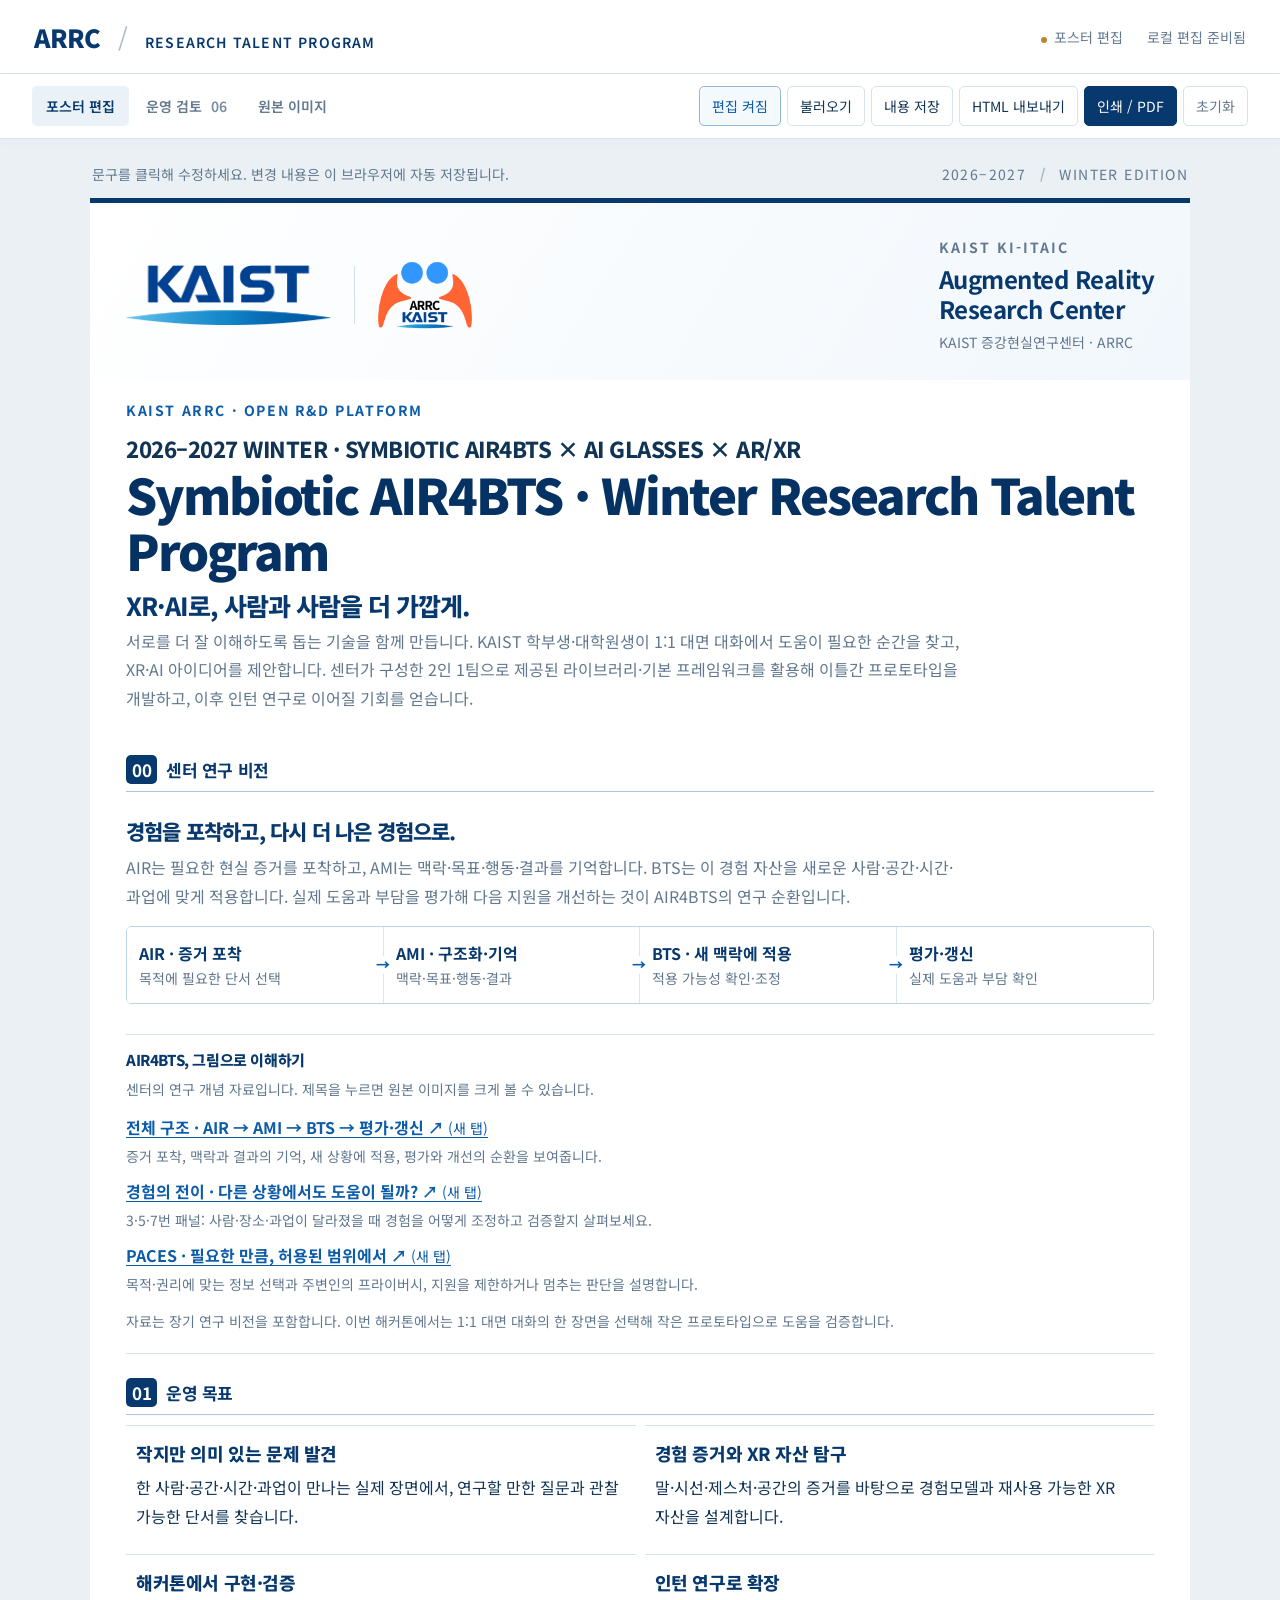
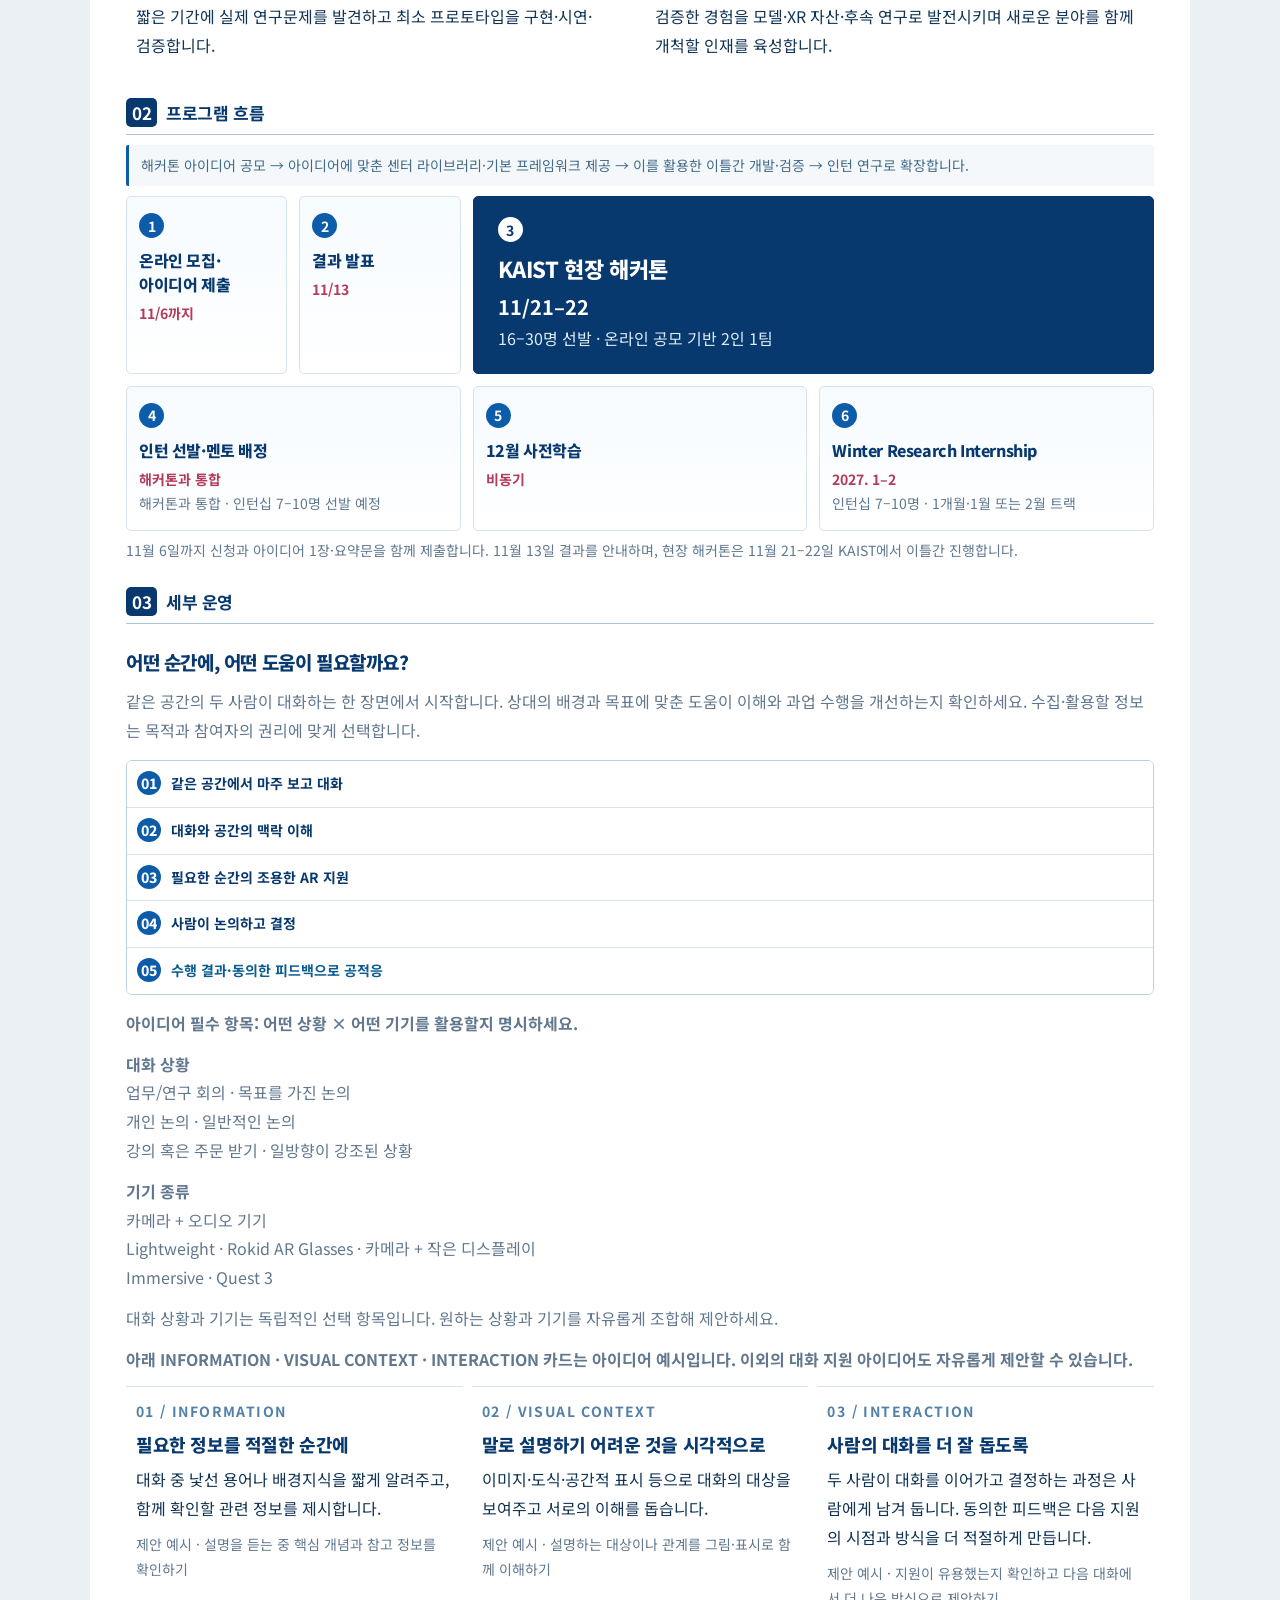
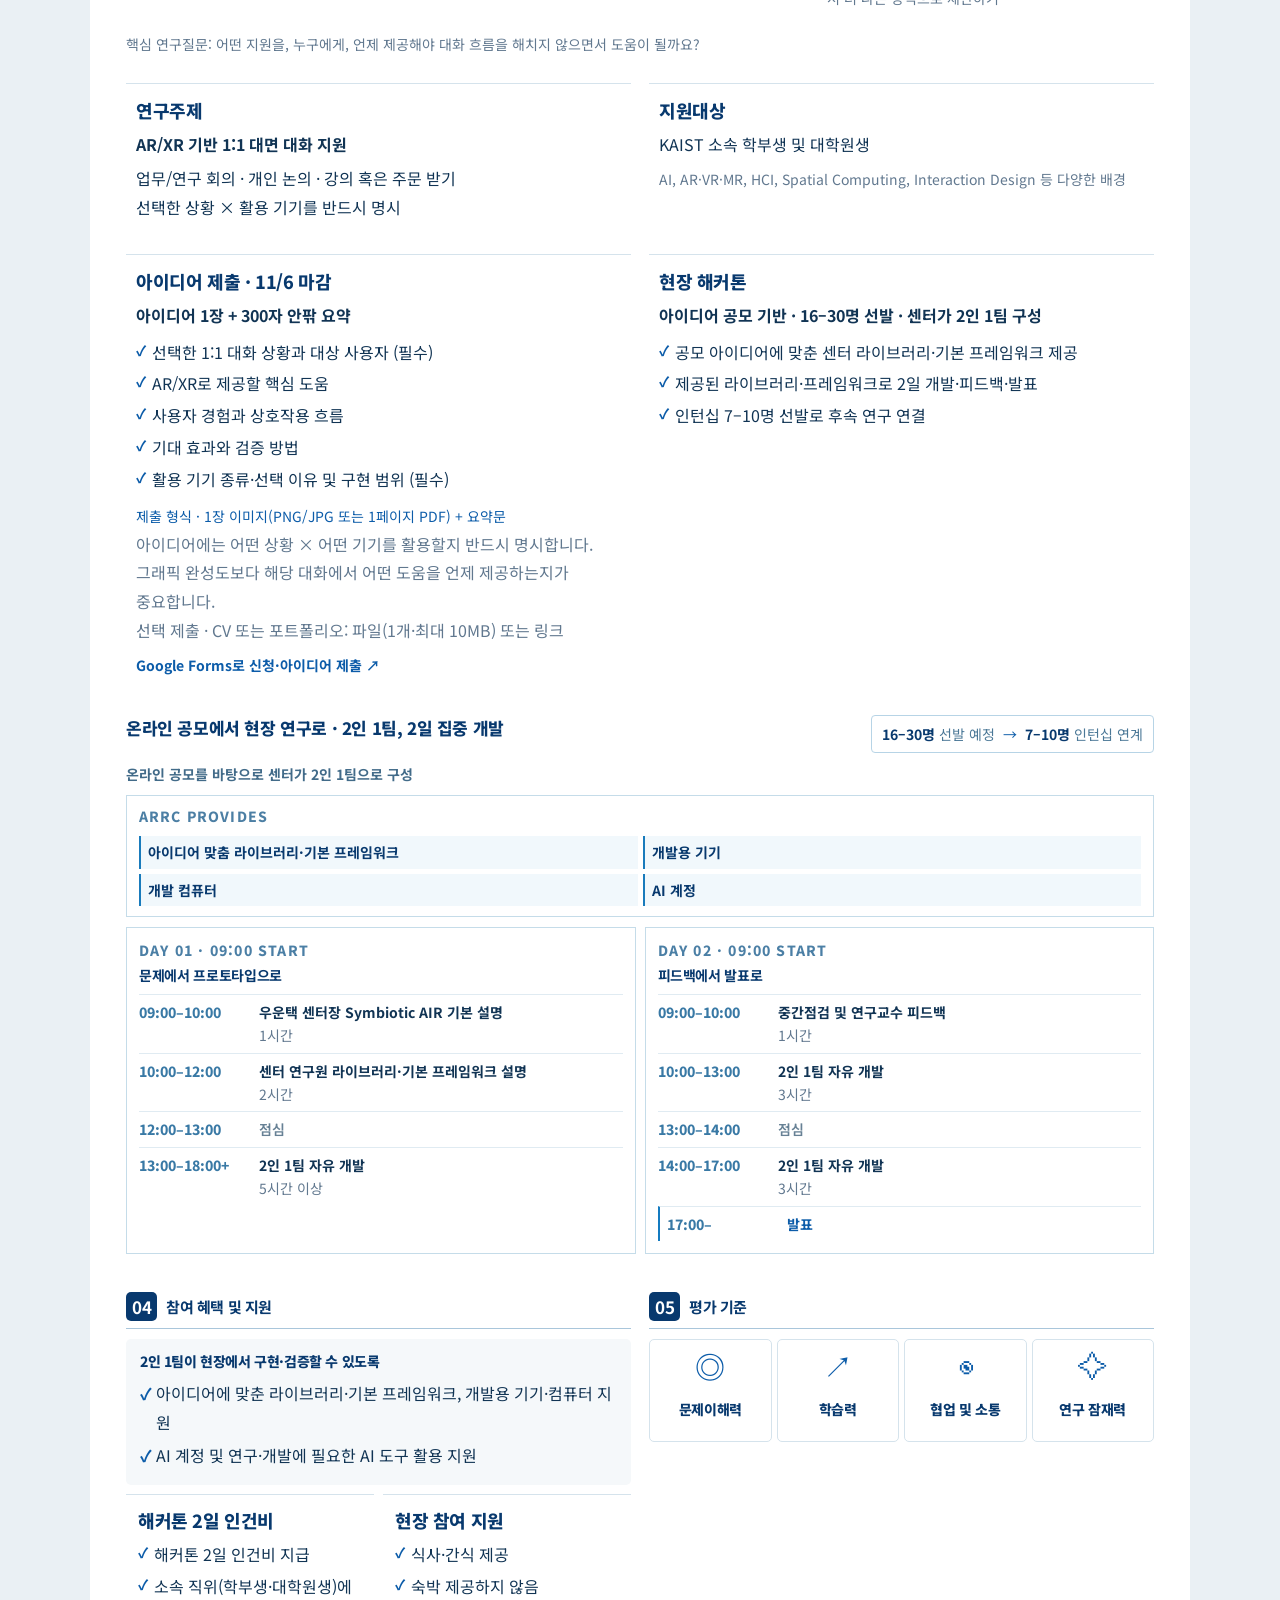
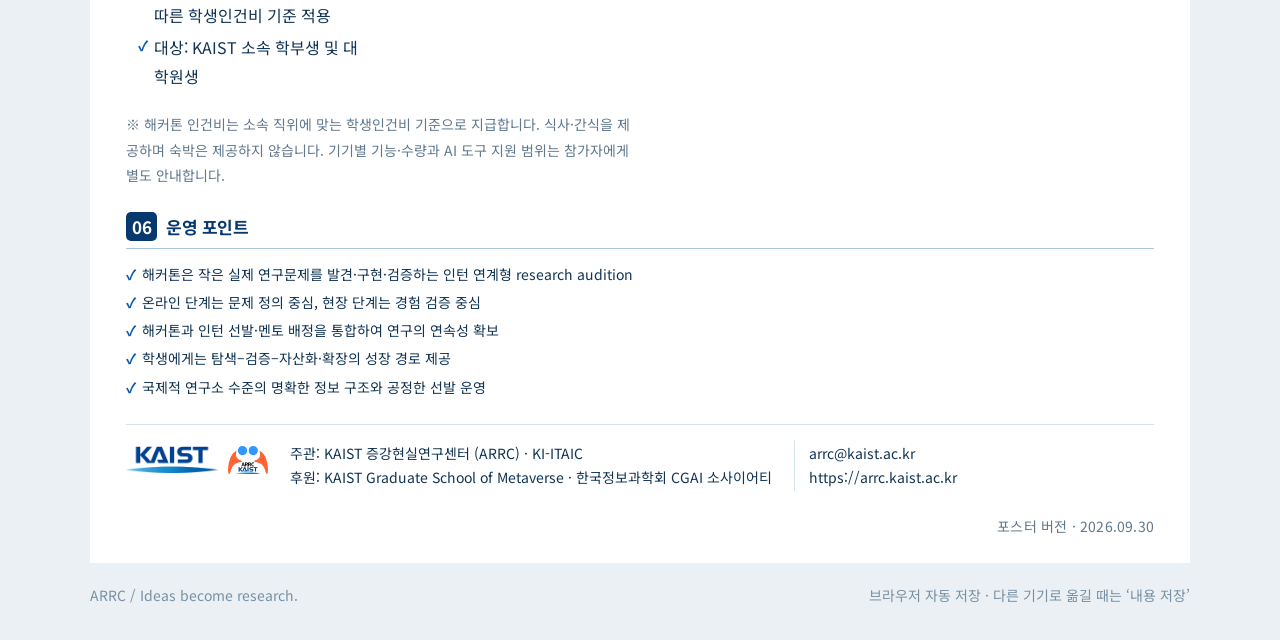
==== commit e1301b25: "Finalize posters with verified application link and optional portfolio" ====
--- a/index.html
+++ b/index.html
@@ -21,7 +21,7 @@
   <header class="institution-header"><a class="institution-logos" href="https://arrc.kaist.ac.kr/" aria-label="KAIST ARRC 공식 홈페이지"><img class="official-kaist" src="assets/kaist-logo.png" alt="KAIST"><span class="logo-divider" aria-hidden="true"></span><img class="official-arrc" src="assets/arrc-logo.png" alt="ARRC"></a><div class="institution-name"><span>KAIST KI-ITAIC</span><strong>Augmented Reality <br>Research Center</strong><p>KAIST 증강현실연구센터 · ARRC</p></div></header>
   <div class="poster-body">
   <div class="eyebrow"><span data-edit="eyebrow">KAIST ARRC · OPEN R&D PLATFORM</span></div>
-  <header class="poster-title"><p class="season" data-edit="season">2026–2027 WINTER · SYMBIOTIC AIR4BTS × AI GLASSES × AR/XR</p><h1 data-edit="title">Symbiotic AIR4BTS Research Talent Program</h1><h2 data-edit="subtitle">경험을 포착하고, 더 나은 경험으로 다시 증강하다</h2><p class="intro" data-edit="intro">KAIST 학부생·대학원생이 1:1 대면 대화를 돕는 아이디어를 제안하고, 센터의 라이브러리·프레임워크로 이틀간 구현합니다. 해커톤에서 검증한 아이디어는 인턴 연구로 이어집니다.</p></header>
+  <header class="poster-title"><p class="season" data-edit="season">2026–2027 WINTER · SYMBIOTIC AIR4BTS × AI GLASSES × AR/XR</p><h1 data-edit="title">Symbiotic AIR4BTS · Winter Research Talent Program</h1><h2 data-edit="subtitle">XR·AI로, 사람과 사람을 더 가깝게.</h2><p class="intro" data-edit="intro">서로를 더 잘 이해하도록 돕는 기술을 함께 만듭니다. KAIST 학부생·대학원생이 1:1 대면 대화에서 도움이 필요한 순간을 찾고, XR·AI 아이디어를 제안합니다. 센터가 구성한 2인 1팀으로 제공된 라이브러리·기본 프레임워크를 활용해 이틀간 프로토타입을 개발하고, 이후 인턴 연구로 이어질 기회를 얻습니다.</p></header>
   <section class="poster-section vision-section"><div class="section-heading"><h3><span>00</span><b data-edit="vision-heading">센터 연구 비전</b></h3></div><div class="symbiotic-vision"><div class="vision-copy"><h4 data-edit="vision-title">경험을 포착하고, 다시 더 나은 경험으로.</h4><p data-edit="vision-body">AIR는 필요한 현실 증거를 포착하고, AMI는 맥락·목표·행동·결과를 기억합니다. BTS는 이 경험 자산을 새로운 사람·공간·시간·과업에 맞게 적용합니다. 실제 도움과 부담을 평가해 다음 지원을 개선하는 것이 AIR4BTS의 연구 순환입니다.</p></div><ol class="vision-cycle" aria-label="Symbiotic AIR4BTS의 연구 순환"><li><span>01</span><strong>AIR · 증거 포착</strong><small>목적에 필요한 단서 선택</small></li><li><span>02</span><strong>AMI · 구조화·기억</strong><small>맥락·목표·행동·결과</small></li><li><span>03</span><strong>BTS · 새 맥락에 적용</strong><small>적용 가능성 확인·조정</small></li><li><span>04</span><strong>평가·갱신</strong><small>실제 도움과 부담 확인</small></li></ol></div><aside class="concept-references" aria-label="AIR4BTS 개념 참고 이미지"><h4>AIR4BTS, 그림으로 이해하기</h4><p>센터의 연구 개념 자료입니다. 제목을 누르면 원본 이미지를 크게 볼 수 있습니다.</p><ul><li><a href="assets/air4bts_woo/29405226-2EC3-4148-92DE-F0D3CD0B64FE.png" target="_blank" rel="noopener">전체 구조 · AIR → AMI → BTS → 평가·갱신 <span aria-hidden="true">↗</span><span class="reference-new-tab"> (새 탭)</span></a><p>증거 포착, 맥락과 결과의 기억, 새 상황에 적용, 평가와 개선의 순환을 보여줍니다.</p></li><li><a href="assets/air4bts_woo/iOS%20%EC%9D%B4%EB%AF%B8%EC%A7%80%20%284%29.jpg" target="_blank" rel="noopener">경험의 전이 · 다른 상황에서도 도움이 될까? <span aria-hidden="true">↗</span><span class="reference-new-tab"> (새 탭)</span></a><p>3·5·7번 패널: 사람·장소·과업이 달라졌을 때 경험을 어떻게 조정하고 검증할지 살펴보세요.</p></li><li><a href="assets/air4bts_woo/7C35FF8E-DB95-42DA-A416-F18C9A2E47D7.png" target="_blank" rel="noopener">PACES · 필요한 만큼, 허용된 범위에서 <span aria-hidden="true">↗</span><span class="reference-new-tab"> (새 탭)</span></a><p>목적·권리에 맞는 정보 선택과 주변인의 프라이버시, 지원을 제한하거나 멈추는 판단을 설명합니다.</p></li></ul><p class="reference-scope">자료는 장기 연구 비전을 포함합니다. 이번 해커톤에서는 1:1 대면 대화의 한 장면을 선택해 작은 프로토타입으로 도움을 검증합니다.</p></aside></section>
   <section class="poster-section"><div class="section-heading"><h3><span>01</span><b data-edit="goals-heading">운영 목표</b></h3><em data-edit="goals-motto">Experience Together, Grow Further</em></div>
   <div class="grid four goals">
@@ -66,7 +66,7 @@
   <div class="card"><span class="letter">A</span><h4 data-edit="topic-title">연구주제</h4><p class="strong" data-edit="topic-lead">AR/XR 기반 1:1 대면 대화 지원</p><p data-edit="topic-body">업무/연구 회의 · 개인 논의 · 강의 혹은 주문 받기
 선택한 상황 × 활용 기기를 반드시 명시</p></div>
   <div class="card"><span class="letter">B</span><h4 data-edit="applicant-title">지원대상</h4><p data-edit="applicant-body" data-program-key="applicant-body">KAIST 소속 학부생 및 대학원생</p><p class="muted" data-edit="applicant-fields">AI, AR·VR·MR, HCI, Spatial Computing, Interaction Design 등 다양한 배경</p></div>
-  <div class="card"><span class="letter">C</span><h4 data-edit="online-title">아이디어 제출 · 11/6 마감</h4><p class="strong" data-program-key="online-lead">아이디어 1장 + 300자 안팎 요약</p><ul><li data-program-key="online-1">선택한 1:1 대화 상황과 대상 사용자 (필수)</li><li data-program-key="online-2">AR/XR로 제공할 핵심 도움</li><li data-program-key="online-3">사용자 경험과 상호작용 흐름</li><li data-program-key="online-4">기대 효과와 검증 방법</li><li data-program-key="online-5">활용 기기 종류·선택 이유 및 구현 범위 (필수)</li></ul><small class="online-format" data-program-key="online-format">제출 형식 · 1장 이미지(PNG/JPG 또는 1페이지 PDF) + 요약문</small><p class="footnote" data-program-key="online-summary">아이디어에는 어떤 상황 × 어떤 기기를 활용할지 반드시 명시합니다. 그래픽 완성도보다 해당 대화에서 어떤 도움을 언제 제공하는지가 중요합니다.</p><a class="online-example-link" href="content/online-evaluation-submission-example.md">제출 문서 템플릿·작성 예시 보기 ↗</a></div>
+  <div class="card"><span class="letter">C</span><h4 data-edit="online-title">아이디어 제출 · 11/6 마감</h4><p class="strong" data-program-key="online-lead">아이디어 1장 + 300자 안팎 요약</p><ul><li data-program-key="online-1">선택한 1:1 대화 상황과 대상 사용자 (필수)</li><li data-program-key="online-2">AR/XR로 제공할 핵심 도움</li><li data-program-key="online-3">사용자 경험과 상호작용 흐름</li><li data-program-key="online-4">기대 효과와 검증 방법</li><li data-program-key="online-5">활용 기기 종류·선택 이유 및 구현 범위 (필수)</li></ul><small class="online-format" data-program-key="online-format">제출 형식 · 1장 이미지(PNG/JPG 또는 1페이지 PDF) + 요약문</small><p class="footnote" data-program-key="online-summary">아이디어에는 어떤 상황 × 어떤 기기를 활용할지 반드시 명시합니다. 그래픽 완성도보다 해당 대화에서 어떤 도움을 언제 제공하는지가 중요합니다.</p><p class="footnote" data-edit="optional-portfolio" data-program-key="optional-portfolio">선택 제출 · CV 또는 포트폴리오: 파일(1개·최대 10MB) 또는 링크</p><a class="online-example-link" href="https://docs.google.com/forms/d/e/1FAIpQLScTuntOfnmoQhCeSIaXAVggEzbCuVe4nyfC_mJRGF1Tr7hpqg/viewform" target="_blank" rel="noopener">Google Forms로 신청·아이디어 제출 ↗</a></div>
   <div class="card"><span class="letter">D</span><h4 data-edit="hack-title">현장 해커톤</h4><p class="strong" data-edit="hack-lead">아이디어 공모 기반 · 16–30명 선발 · 센터가 2인 1팀 구성</p><ul><li data-edit="hack-1">공모 아이디어에 맞춘 센터 라이브러리·기본 프레임워크 제공</li><li data-edit="hack-2">제공된 라이브러리·프레임워크로 2일 개발·피드백·발표</li><li data-edit="hack-3">인턴십 7–10명 선발로 후속 연구 연결</li></ul></div>
   </div><div class="hackathon-format" aria-label="현장 해커톤 운영 방식"><div class="hackathon-format-heading"><div><h4>온라인 공모에서 현장 연구로 · 2인 1팀, 2일 집중 개발</h4></div><p><strong data-program-key="hackathon-capacity">16–30명</strong> 선발 예정 <span aria-hidden="true">→</span> <strong data-program-key="internship-capacity">7–10명</strong> 인턴십 연계</p></div><p class="hackathon-team" data-program-key="hackathon-team">온라인 공모를 바탕으로 센터가 2인 1팀으로 구성</p><div class="hackathon-resources"><span>ARRC PROVIDES</span><ul><li>아이디어 맞춤 라이브러리·기본 프레임워크</li><li>개발용 기기</li><li>개발 컴퓨터</li><li>AI 계정</li></ul></div><div class="hackathon-agenda"><article><p class="hackathon-day-label">DAY 01 · 09:00 START</p><h5>문제에서 프로토타입으로</h5><ol><li><time>09:00–10:00</time><div><strong>우운택 센터장 Symbiotic AIR 기본 설명</strong><small>1시간</small></div></li><li><time>10:00–12:00</time><div><strong>센터 연구원 라이브러리·기본 프레임워크 설명</strong><small>2시간</small></div></li><li class="agenda-break"><time>12:00–13:00</time><div><strong>점심</strong></div></li><li><time>13:00–18:00+</time><div><strong>2인 1팀 자유 개발</strong><small>5시간 이상</small></div></li></ol></article><article><p class="hackathon-day-label">DAY 02 · 09:00 START</p><h5>피드백에서 발표로</h5><ol><li><time>09:00–10:00</time><div><strong>중간점검 및 연구교수 피드백</strong><small>1시간</small></div></li><li><time>10:00–13:00</time><div><strong>2인 1팀 자유 개발</strong><small>3시간</small></div></li><li class="agenda-break"><time>13:00–14:00</time><div><strong>점심</strong></div></li><li><time>14:00–17:00</time><div><strong>2인 1팀 자유 개발</strong><small>3시간</small></div></li><li class="agenda-presentation"><time>17:00–</time><div><strong>발표</strong></div></li></ol></article></div></div></section>
   <div class="grid two lower">
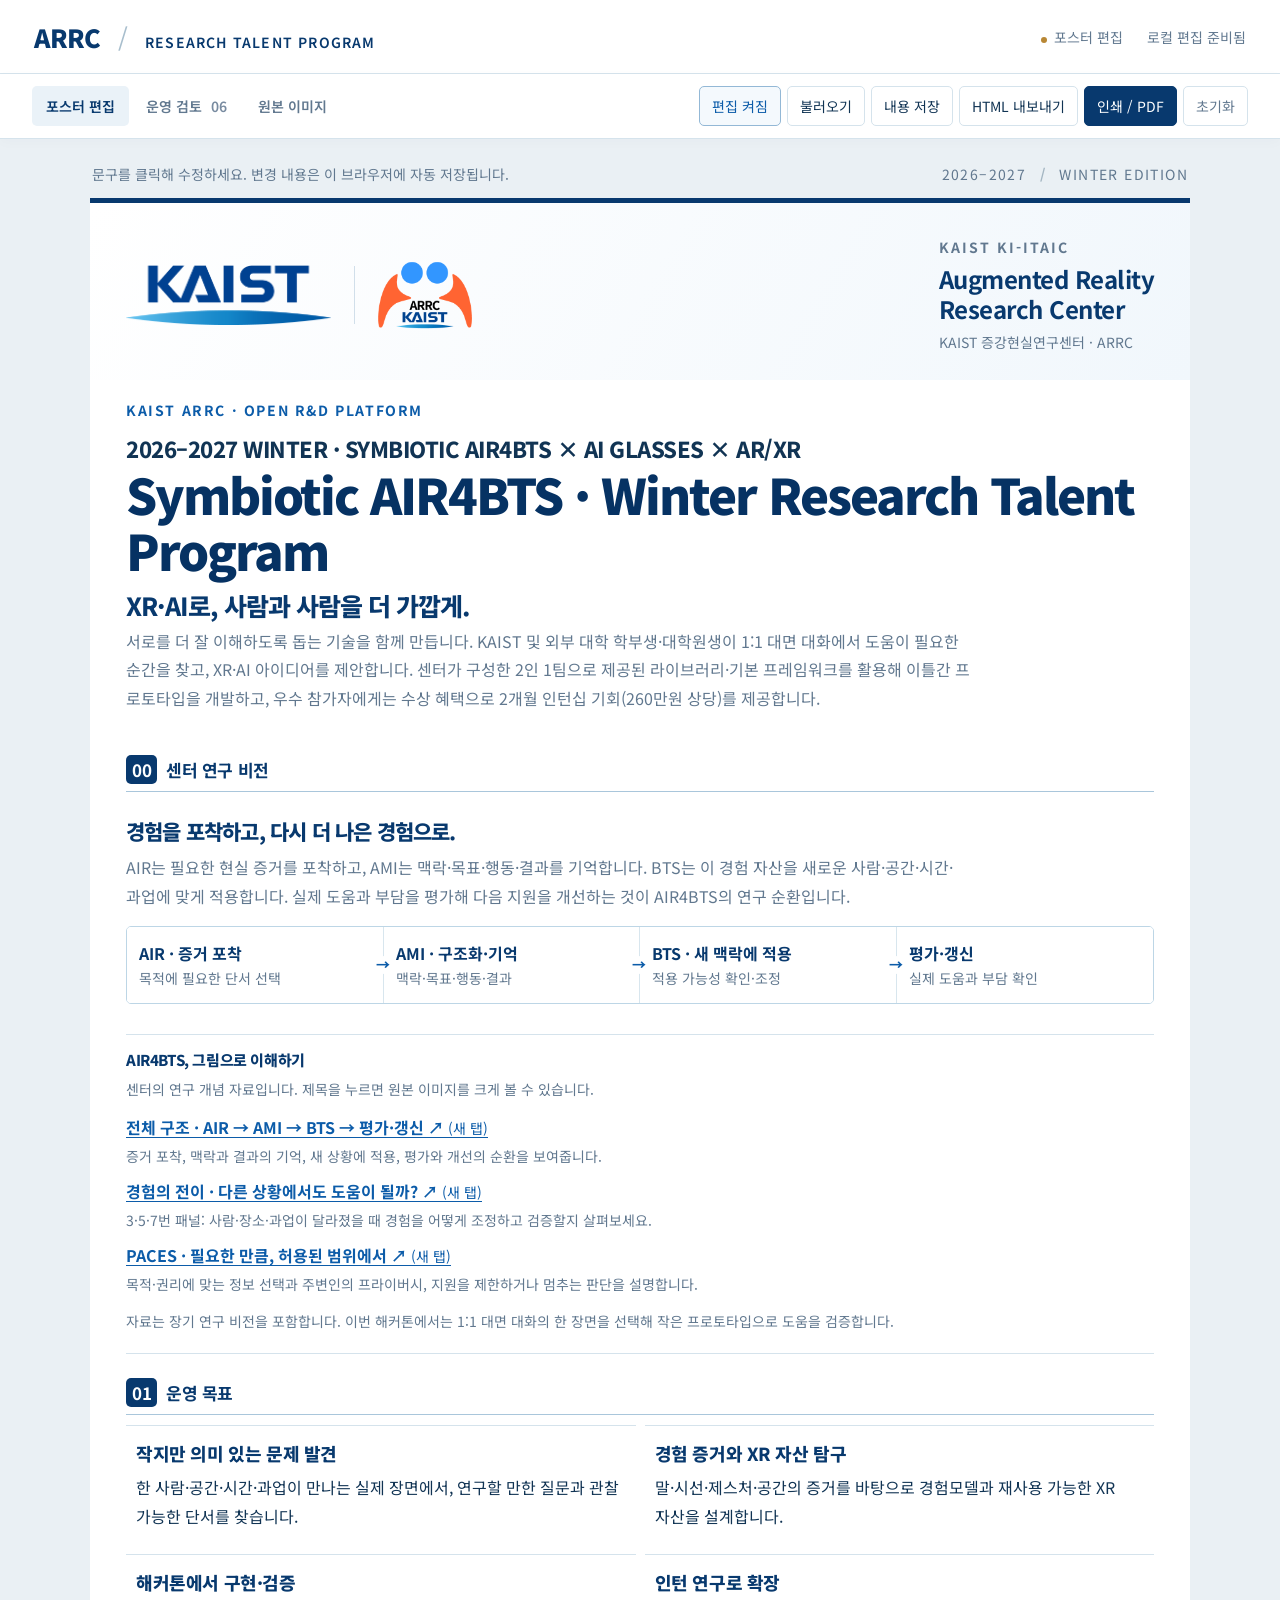
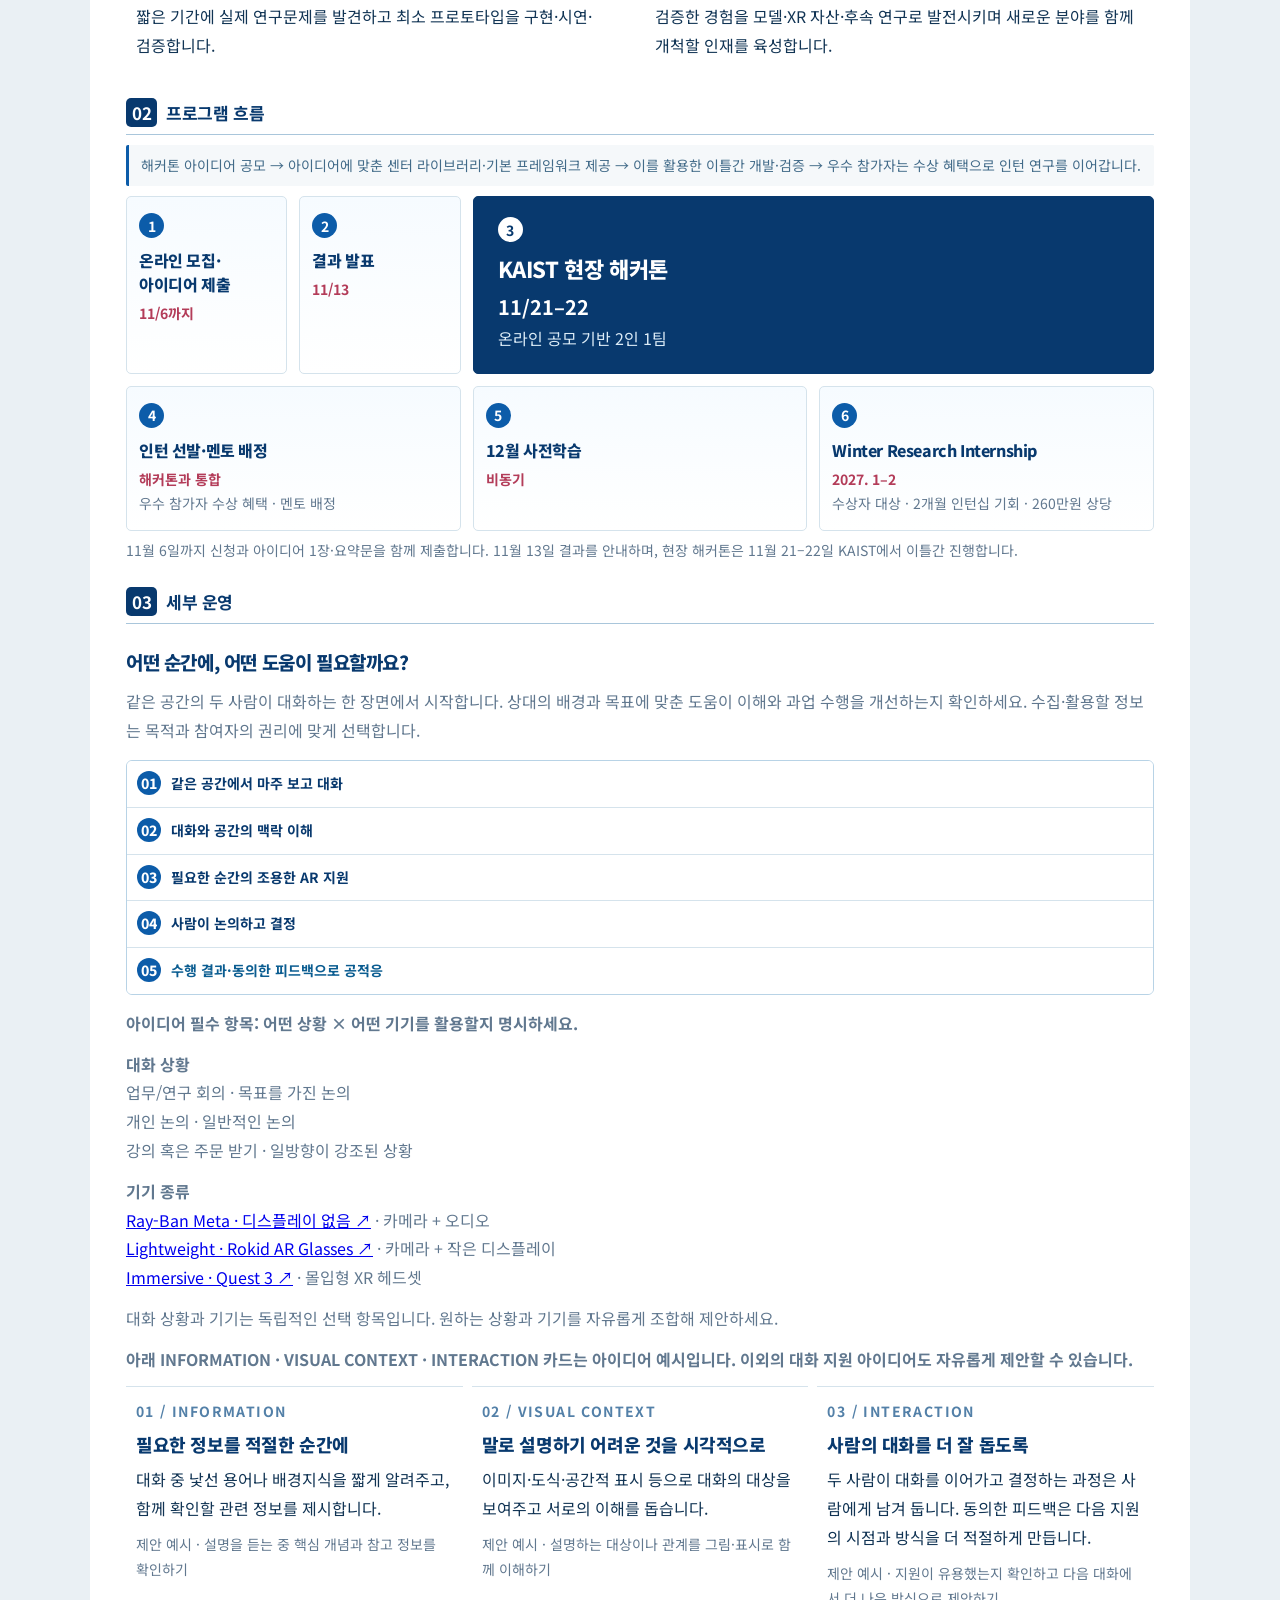
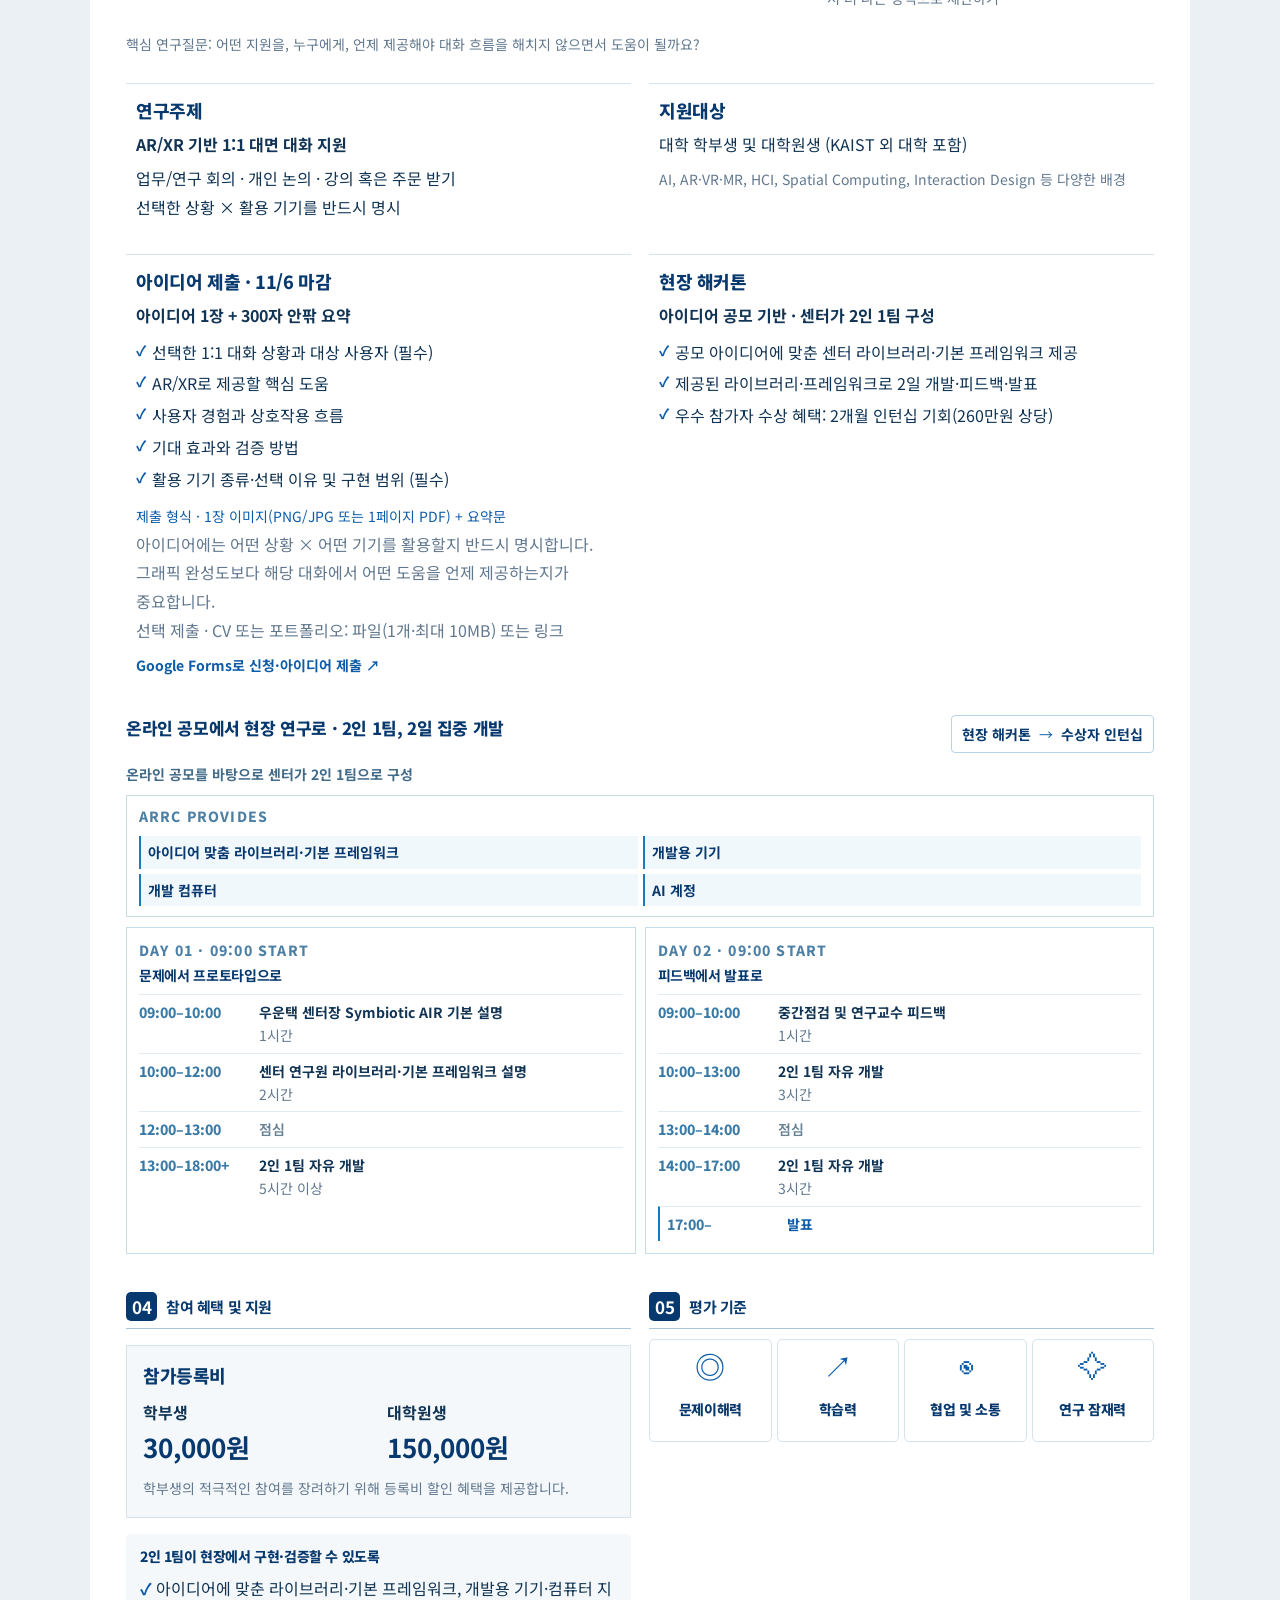
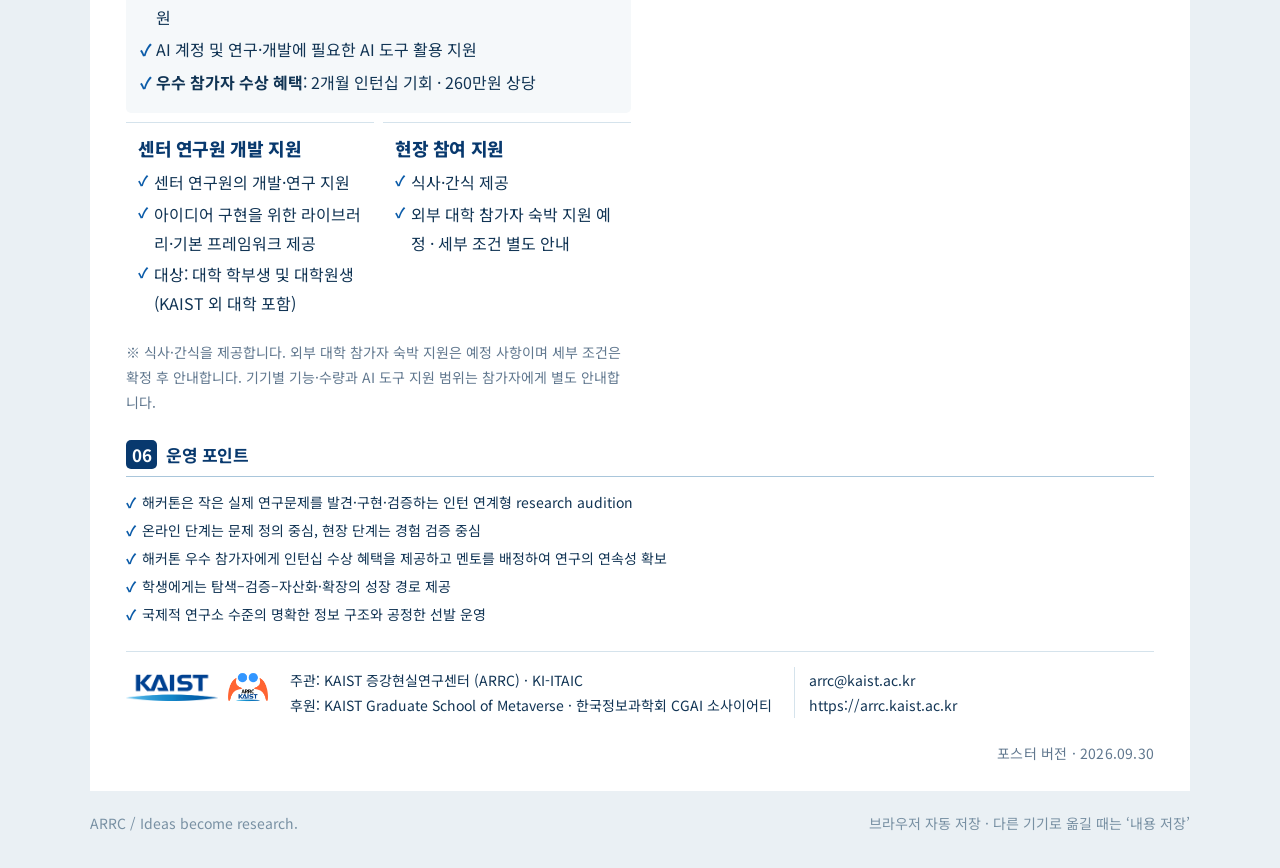
==== commit 93d29a3d: "Update participation fees, support terms, and director briefing" ====
--- a/index.html
+++ b/index.html
@@ -21,7 +21,7 @@
   <header class="institution-header"><a class="institution-logos" href="https://arrc.kaist.ac.kr/" aria-label="KAIST ARRC 공식 홈페이지"><img class="official-kaist" src="assets/kaist-logo.png" alt="KAIST"><span class="logo-divider" aria-hidden="true"></span><img class="official-arrc" src="assets/arrc-logo.png" alt="ARRC"></a><div class="institution-name"><span>KAIST KI-ITAIC</span><strong>Augmented Reality <br>Research Center</strong><p>KAIST 증강현실연구센터 · ARRC</p></div></header>
   <div class="poster-body">
   <div class="eyebrow"><span data-edit="eyebrow">KAIST ARRC · OPEN R&D PLATFORM</span></div>
-  <header class="poster-title"><p class="season" data-edit="season">2026–2027 WINTER · SYMBIOTIC AIR4BTS × AI GLASSES × AR/XR</p><h1 data-edit="title">Symbiotic AIR4BTS · Winter Research Talent Program</h1><h2 data-edit="subtitle">XR·AI로, 사람과 사람을 더 가깝게.</h2><p class="intro" data-edit="intro">서로를 더 잘 이해하도록 돕는 기술을 함께 만듭니다. KAIST 학부생·대학원생이 1:1 대면 대화에서 도움이 필요한 순간을 찾고, XR·AI 아이디어를 제안합니다. 센터가 구성한 2인 1팀으로 제공된 라이브러리·기본 프레임워크를 활용해 이틀간 프로토타입을 개발하고, 이후 인턴 연구로 이어질 기회를 얻습니다.</p></header>
+  <header class="poster-title"><p class="season" data-edit="season">2026–2027 WINTER · SYMBIOTIC AIR4BTS × AI GLASSES × AR/XR</p><h1 data-edit="title">Symbiotic AIR4BTS · Winter Research Talent Program</h1><h2 data-edit="subtitle">XR·AI로, 사람과 사람을 더 가깝게.</h2><p class="intro" data-edit="intro">서로를 더 잘 이해하도록 돕는 기술을 함께 만듭니다. KAIST 및 외부 대학 학부생·대학원생이 1:1 대면 대화에서 도움이 필요한 순간을 찾고, XR·AI 아이디어를 제안합니다. 센터가 구성한 2인 1팀으로 제공된 라이브러리·기본 프레임워크를 활용해 이틀간 프로토타입을 개발하고, 우수 참가자에게는 수상 혜택으로 2개월 인턴십 기회(260만원 상당)를 제공합니다.</p></header>
   <section class="poster-section vision-section"><div class="section-heading"><h3><span>00</span><b data-edit="vision-heading">센터 연구 비전</b></h3></div><div class="symbiotic-vision"><div class="vision-copy"><h4 data-edit="vision-title">경험을 포착하고, 다시 더 나은 경험으로.</h4><p data-edit="vision-body">AIR는 필요한 현실 증거를 포착하고, AMI는 맥락·목표·행동·결과를 기억합니다. BTS는 이 경험 자산을 새로운 사람·공간·시간·과업에 맞게 적용합니다. 실제 도움과 부담을 평가해 다음 지원을 개선하는 것이 AIR4BTS의 연구 순환입니다.</p></div><ol class="vision-cycle" aria-label="Symbiotic AIR4BTS의 연구 순환"><li><span>01</span><strong>AIR · 증거 포착</strong><small>목적에 필요한 단서 선택</small></li><li><span>02</span><strong>AMI · 구조화·기억</strong><small>맥락·목표·행동·결과</small></li><li><span>03</span><strong>BTS · 새 맥락에 적용</strong><small>적용 가능성 확인·조정</small></li><li><span>04</span><strong>평가·갱신</strong><small>실제 도움과 부담 확인</small></li></ol></div><aside class="concept-references" aria-label="AIR4BTS 개념 참고 이미지"><h4>AIR4BTS, 그림으로 이해하기</h4><p>센터의 연구 개념 자료입니다. 제목을 누르면 원본 이미지를 크게 볼 수 있습니다.</p><ul><li><a href="assets/air4bts_woo/29405226-2EC3-4148-92DE-F0D3CD0B64FE.png" target="_blank" rel="noopener">전체 구조 · AIR → AMI → BTS → 평가·갱신 <span aria-hidden="true">↗</span><span class="reference-new-tab"> (새 탭)</span></a><p>증거 포착, 맥락과 결과의 기억, 새 상황에 적용, 평가와 개선의 순환을 보여줍니다.</p></li><li><a href="assets/air4bts_woo/iOS%20%EC%9D%B4%EB%AF%B8%EC%A7%80%20%284%29.jpg" target="_blank" rel="noopener">경험의 전이 · 다른 상황에서도 도움이 될까? <span aria-hidden="true">↗</span><span class="reference-new-tab"> (새 탭)</span></a><p>3·5·7번 패널: 사람·장소·과업이 달라졌을 때 경험을 어떻게 조정하고 검증할지 살펴보세요.</p></li><li><a href="assets/air4bts_woo/7C35FF8E-DB95-42DA-A416-F18C9A2E47D7.png" target="_blank" rel="noopener">PACES · 필요한 만큼, 허용된 범위에서 <span aria-hidden="true">↗</span><span class="reference-new-tab"> (새 탭)</span></a><p>목적·권리에 맞는 정보 선택과 주변인의 프라이버시, 지원을 제한하거나 멈추는 판단을 설명합니다.</p></li></ul><p class="reference-scope">자료는 장기 연구 비전을 포함합니다. 이번 해커톤에서는 1:1 대면 대화의 한 장면을 선택해 작은 프로토타입으로 도움을 검증합니다.</p></aside></section>
   <section class="poster-section"><div class="section-heading"><h3><span>01</span><b data-edit="goals-heading">운영 목표</b></h3><em data-edit="goals-motto">Experience Together, Grow Further</em></div>
   <div class="grid four goals">
@@ -30,15 +30,15 @@
   <div class="card"><h4 data-edit="goal-3-title">해커톤에서 구현·검증</h4><p data-edit="goal-3">짧은 기간에 실제 연구문제를 발견하고 최소 프로토타입을 구현·시연·검증합니다.</p></div>
   <div class="card"><h4 data-edit="goal-4-title">인턴 연구로 확장</h4><p data-edit="goal-4">검증한 경험을 모델·XR 자산·후속 연구로 발전시키며 새로운 분야를 함께 개척할 인재를 육성합니다.</p></div>
   </div></section>
-  <section class="poster-section"><div class="section-heading"><h3><span>02</span><b data-edit="flow-heading">프로그램 흐름</b></h3></div><p class="flow-bridge" data-edit="flow-bridge">해커톤 아이디어 공모 → 아이디어에 맞춘 센터 라이브러리·기본 프레임워크 제공 → 이를 활용한 이틀간 개발·검증 → 인턴 연구로 확장합니다.</p>
-  <div class="phase-labels"><span data-program-key="phase-1">01 · 모집·결과 발표</span><span data-program-key="phase-2">02 · 현장 해커톤 · 16–30명</span><span data-program-key="phase-3">03 · 인턴 연구 · 7–10명</span></div>
+  <section class="poster-section"><div class="section-heading"><h3><span>02</span><b data-edit="flow-heading">프로그램 흐름</b></h3></div><p class="flow-bridge" data-edit="flow-bridge">해커톤 아이디어 공모 → 아이디어에 맞춘 센터 라이브러리·기본 프레임워크 제공 → 이를 활용한 이틀간 개발·검증 → 우수 참가자는 수상 혜택으로 인턴 연구를 이어갑니다.</p>
+  <div class="phase-labels"><span data-program-key="phase-1">01 · 모집·결과 발표</span><span data-program-key="phase-2">02 · 현장 해커톤</span><span data-program-key="phase-3">03 · 수상자 인턴 연구</span></div>
   <div class="timeline">
   <div class="step"><span class="step-no">1</span><h4 data-program-key="flow-step-1">온라인 모집·아이디어 제출</h4><p data-program-key="flow-date-1">11/6까지</p></div>
   <div class="step"><span class="step-no">2</span><h4 data-program-key="flow-step-3">결과 발표</h4><p data-program-key="flow-date-3">11/13</p></div>
-  <div class="step step--hackathon"><span class="step-no">3</span><h4 data-program-key="flow-step-4">KAIST 현장 해커톤</h4><p data-program-key="flow-date-4">11/21–22</p><small data-program-key="flow-detail-4">16–30명 선발 · 온라인 공모 기반 2인 1팀</small></div>
-  <div class="step"><span class="step-no">4</span><h4 data-program-key="flow-step-5">인턴 선발·멘토 배정</h4><p data-program-key="flow-date-5">해커톤과 통합</p><small data-program-key="flow-detail-5">해커톤과 통합 · 인턴십 7–10명 선발 예정</small></div>
+  <div class="step step--hackathon"><span class="step-no">3</span><h4 data-program-key="flow-step-4">KAIST 현장 해커톤</h4><p data-program-key="flow-date-4">11/21–22</p><small data-program-key="flow-detail-4">온라인 공모 기반 2인 1팀</small></div>
+  <div class="step"><span class="step-no">4</span><h4 data-program-key="flow-step-5">인턴 선발·멘토 배정</h4><p data-program-key="flow-date-5">해커톤과 통합</p><small data-program-key="flow-detail-5">우수 참가자 수상 혜택 · 멘토 배정</small></div>
   <div class="step"><span class="step-no">5</span><h4 data-program-key="flow-step-6">12월 사전학습</h4><p data-program-key="flow-date-6">비동기</p></div>
-  <div class="step"><span class="step-no">6</span><h4 data-program-key="flow-step-7">Winter Research Internship</h4><p data-program-key="flow-date-7">2027. 1–2</p><small data-program-key="flow-detail-7">인턴십 7–10명 · 1개월·1월 또는 2월 트랙</small></div>
+  <div class="step"><span class="step-no">6</span><h4 data-program-key="flow-step-7">Winter Research Internship</h4><p data-program-key="flow-date-7">2027. 1–2</p><small data-program-key="flow-detail-7">수상자 대상 · 2개월 인턴십 기회 · 260만원 상당</small></div>
   </div><p class="footnote" data-edit="schedule-note" data-program-key="schedule-note">11월 6일까지 신청과 아이디어 1장·요약문을 함께 제출합니다. 11월 13일 결과를 안내하며, 현장 해커톤은 11월 21–22일 KAIST에서 이틀간 진행합니다.</p></section>
   <section class="poster-section"><div class="section-heading"><h3><span>03</span><b data-edit="details-heading">세부 운영</b></h3></div>
   <div class="research-focus">
@@ -52,7 +52,7 @@
     <li data-symbiotic-step="learning"><span>05</span><strong>수행 결과·동의한 피드백으로 공적응</strong></li>
   </ol>
 <p class="focus-intro"><strong>아이디어 필수 항목: 어떤 상황 × 어떤 기기를 활용할지 명시하세요.</strong></p><p class="focus-intro"><strong>대화 상황</strong><br><span data-edit="scenario-meeting" data-program-key="scenario-meeting">업무/연구 회의 · 목표를 가진 논의</span><br><span data-edit="scenario-personal" data-program-key="scenario-personal">개인 논의 · 일반적인 논의</span><br><span data-edit="scenario-oneway" data-program-key="scenario-oneway">강의 혹은 주문 받기 · 일방향이 강조된 상황</span></p>
-<p class="focus-intro"><strong>기기 종류</strong><br><span data-edit="device-ai-title" data-program-key="device-ai-title">카메라 + 오디오 기기</span><br><span data-edit="device-display-title" data-program-key="device-display-title">Lightweight · Rokid AR Glasses</span> · 카메라 + 작은 디스플레이<br><span data-edit="device-xr-title" data-program-key="device-xr-title">Immersive · Quest 3</span></p>
+<p class="focus-intro"><strong>기기 종류</strong><br><a href="https://www.meta.com/ai-glasses/ray-ban-meta/" target="_blank" rel="noopener" title="공식 기기 안내 · 새 탭"><span data-edit="device-ai-title" data-program-key="device-ai-title">Ray-Ban Meta · 디스플레이 없음</span> ↗</a> · 카메라 + 오디오<br><a href="https://global.rokid.com/products/rokid-glasses" target="_blank" rel="noopener" title="공식 기기 안내 · 새 탭"><span data-edit="device-display-title" data-program-key="device-display-title">Lightweight · Rokid AR Glasses</span> ↗</a> · 카메라 + 작은 디스플레이<br><a href="https://www.meta.com/quest/quest-3/" target="_blank" rel="noopener" title="공식 기기 안내 · 새 탭"><span data-edit="device-xr-title" data-program-key="device-xr-title">Immersive · Quest 3</span> ↗</a> · 몰입형 XR 헤드셋</p>
 <p class="focus-intro"><span data-edit="choice-note" data-program-key="choice-note">대화 상황과 기기는 독립적인 선택 항목입니다. 원하는 상황과 기기를 자유롭게 조합해 제안하세요.</span></p>
 <p class="focus-intro"><strong><span data-edit="research-examples-note" data-program-key="research-examples-note">아래 INFORMATION · VISUAL CONTEXT · INTERACTION 카드는 아이디어 예시입니다. 이외의 대화 지원 아이디어도 자유롭게 제안할 수 있습니다.</span></strong></p>
   <div class="grid three">
@@ -65,15 +65,15 @@
   <div class="grid four details">
   <div class="card"><span class="letter">A</span><h4 data-edit="topic-title">연구주제</h4><p class="strong" data-edit="topic-lead">AR/XR 기반 1:1 대면 대화 지원</p><p data-edit="topic-body">업무/연구 회의 · 개인 논의 · 강의 혹은 주문 받기
 선택한 상황 × 활용 기기를 반드시 명시</p></div>
-  <div class="card"><span class="letter">B</span><h4 data-edit="applicant-title">지원대상</h4><p data-edit="applicant-body" data-program-key="applicant-body">KAIST 소속 학부생 및 대학원생</p><p class="muted" data-edit="applicant-fields">AI, AR·VR·MR, HCI, Spatial Computing, Interaction Design 등 다양한 배경</p></div>
+  <div class="card"><span class="letter">B</span><h4 data-edit="applicant-title">지원대상</h4><p data-edit="applicant-body" data-program-key="applicant-body">대학 학부생 및 대학원생 (KAIST 외 대학 포함)</p><p class="muted" data-edit="applicant-fields">AI, AR·VR·MR, HCI, Spatial Computing, Interaction Design 등 다양한 배경</p></div>
   <div class="card"><span class="letter">C</span><h4 data-edit="online-title">아이디어 제출 · 11/6 마감</h4><p class="strong" data-program-key="online-lead">아이디어 1장 + 300자 안팎 요약</p><ul><li data-program-key="online-1">선택한 1:1 대화 상황과 대상 사용자 (필수)</li><li data-program-key="online-2">AR/XR로 제공할 핵심 도움</li><li data-program-key="online-3">사용자 경험과 상호작용 흐름</li><li data-program-key="online-4">기대 효과와 검증 방법</li><li data-program-key="online-5">활용 기기 종류·선택 이유 및 구현 범위 (필수)</li></ul><small class="online-format" data-program-key="online-format">제출 형식 · 1장 이미지(PNG/JPG 또는 1페이지 PDF) + 요약문</small><p class="footnote" data-program-key="online-summary">아이디어에는 어떤 상황 × 어떤 기기를 활용할지 반드시 명시합니다. 그래픽 완성도보다 해당 대화에서 어떤 도움을 언제 제공하는지가 중요합니다.</p><p class="footnote" data-edit="optional-portfolio" data-program-key="optional-portfolio">선택 제출 · CV 또는 포트폴리오: 파일(1개·최대 10MB) 또는 링크</p><a class="online-example-link" href="https://docs.google.com/forms/d/e/1FAIpQLScTuntOfnmoQhCeSIaXAVggEzbCuVe4nyfC_mJRGF1Tr7hpqg/viewform" target="_blank" rel="noopener">Google Forms로 신청·아이디어 제출 ↗</a></div>
-  <div class="card"><span class="letter">D</span><h4 data-edit="hack-title">현장 해커톤</h4><p class="strong" data-edit="hack-lead">아이디어 공모 기반 · 16–30명 선발 · 센터가 2인 1팀 구성</p><ul><li data-edit="hack-1">공모 아이디어에 맞춘 센터 라이브러리·기본 프레임워크 제공</li><li data-edit="hack-2">제공된 라이브러리·프레임워크로 2일 개발·피드백·발표</li><li data-edit="hack-3">인턴십 7–10명 선발로 후속 연구 연결</li></ul></div>
-  </div><div class="hackathon-format" aria-label="현장 해커톤 운영 방식"><div class="hackathon-format-heading"><div><h4>온라인 공모에서 현장 연구로 · 2인 1팀, 2일 집중 개발</h4></div><p><strong data-program-key="hackathon-capacity">16–30명</strong> 선발 예정 <span aria-hidden="true">→</span> <strong data-program-key="internship-capacity">7–10명</strong> 인턴십 연계</p></div><p class="hackathon-team" data-program-key="hackathon-team">온라인 공모를 바탕으로 센터가 2인 1팀으로 구성</p><div class="hackathon-resources"><span>ARRC PROVIDES</span><ul><li>아이디어 맞춤 라이브러리·기본 프레임워크</li><li>개발용 기기</li><li>개발 컴퓨터</li><li>AI 계정</li></ul></div><div class="hackathon-agenda"><article><p class="hackathon-day-label">DAY 01 · 09:00 START</p><h5>문제에서 프로토타입으로</h5><ol><li><time>09:00–10:00</time><div><strong>우운택 센터장 Symbiotic AIR 기본 설명</strong><small>1시간</small></div></li><li><time>10:00–12:00</time><div><strong>센터 연구원 라이브러리·기본 프레임워크 설명</strong><small>2시간</small></div></li><li class="agenda-break"><time>12:00–13:00</time><div><strong>점심</strong></div></li><li><time>13:00–18:00+</time><div><strong>2인 1팀 자유 개발</strong><small>5시간 이상</small></div></li></ol></article><article><p class="hackathon-day-label">DAY 02 · 09:00 START</p><h5>피드백에서 발표로</h5><ol><li><time>09:00–10:00</time><div><strong>중간점검 및 연구교수 피드백</strong><small>1시간</small></div></li><li><time>10:00–13:00</time><div><strong>2인 1팀 자유 개발</strong><small>3시간</small></div></li><li class="agenda-break"><time>13:00–14:00</time><div><strong>점심</strong></div></li><li><time>14:00–17:00</time><div><strong>2인 1팀 자유 개발</strong><small>3시간</small></div></li><li class="agenda-presentation"><time>17:00–</time><div><strong>발표</strong></div></li></ol></article></div></div></section>
+  <div class="card"><span class="letter">D</span><h4 data-edit="hack-title">현장 해커톤</h4><p class="strong" data-edit="hack-lead">아이디어 공모 기반 · 센터가 2인 1팀 구성</p><ul><li data-edit="hack-1">공모 아이디어에 맞춘 센터 라이브러리·기본 프레임워크 제공</li><li data-edit="hack-2">제공된 라이브러리·프레임워크로 2일 개발·피드백·발표</li><li data-edit="hack-3">우수 참가자 수상 혜택: 2개월 인턴십 기회(260만원 상당)</li></ul></div>
+  </div><div class="hackathon-format" aria-label="현장 해커톤 운영 방식"><div class="hackathon-format-heading"><div><h4>온라인 공모에서 현장 연구로 · 2인 1팀, 2일 집중 개발</h4></div><p><strong>현장 해커톤</strong> <span aria-hidden="true">→</span> <strong>수상자 인턴십</strong></p></div><p class="hackathon-team" data-program-key="hackathon-team">온라인 공모를 바탕으로 센터가 2인 1팀으로 구성</p><div class="hackathon-resources"><span>ARRC PROVIDES</span><ul><li>아이디어 맞춤 라이브러리·기본 프레임워크</li><li>개발용 기기</li><li>개발 컴퓨터</li><li>AI 계정</li></ul></div><div class="hackathon-agenda"><article><p class="hackathon-day-label">DAY 01 · 09:00 START</p><h5>문제에서 프로토타입으로</h5><ol><li><time>09:00–10:00</time><div><strong>우운택 센터장 Symbiotic AIR 기본 설명</strong><small>1시간</small></div></li><li><time>10:00–12:00</time><div><strong>센터 연구원 라이브러리·기본 프레임워크 설명</strong><small>2시간</small></div></li><li class="agenda-break"><time>12:00–13:00</time><div><strong>점심</strong></div></li><li><time>13:00–18:00+</time><div><strong>2인 1팀 자유 개발</strong><small>5시간 이상</small></div></li></ol></article><article><p class="hackathon-day-label">DAY 02 · 09:00 START</p><h5>피드백에서 발표로</h5><ol><li><time>09:00–10:00</time><div><strong>중간점검 및 연구교수 피드백</strong><small>1시간</small></div></li><li><time>10:00–13:00</time><div><strong>2인 1팀 자유 개발</strong><small>3시간</small></div></li><li class="agenda-break"><time>13:00–14:00</time><div><strong>점심</strong></div></li><li><time>14:00–17:00</time><div><strong>2인 1팀 자유 개발</strong><small>3시간</small></div></li><li class="agenda-presentation"><time>17:00–</time><div><strong>발표</strong></div></li></ol></article></div></div></section>
   <div class="grid two lower">
-  <section class="poster-section"><div class="section-heading"><h3><span>04</span><b data-edit="support-heading">참여 혜택 및 지원</b></h3></div><div class="shared-benefits"><h4 data-edit="benefits-title">2인 1팀이 현장에서 구현·검증할 수 있도록</h4><ul><li data-edit="benefit-devices">아이디어에 맞춘 라이브러리·기본 프레임워크, 개발용 기기·컴퓨터 지원</li><li data-edit="benefit-ai-tools">AI 계정 및 연구·개발에 필요한 AI 도구 활용 지원</li></ul></div><div class="grid two support"><div class="card"><h4 data-edit="support-1-title">해커톤 2일 인건비</h4><ul><li data-edit="support-1a" data-program-key="support-1a">해커톤 2일 인건비 지급</li><li data-edit="support-1b" data-program-key="support-1b">소속 직위(학부생·대학원생)에 따른 학생인건비 기준 적용</li><li data-edit="support-1c">대상: KAIST 소속 학부생 및 대학원생</li></ul></div><div class="card"><h4 data-edit="support-2-title">현장 참여 지원</h4><ul><li data-edit="support-2a" data-program-key="support-2a">식사·간식 제공</li><li data-edit="support-2b" data-program-key="support-2b">숙박 제공하지 않음</li></ul></div></div><p class="footnote" data-edit="support-note">※ 해커톤 인건비는 소속 직위에 맞는 학생인건비 기준으로 지급합니다. 식사·간식을 제공하며 숙박은 제공하지 않습니다. 기기별 기능·수량과 AI 도구 지원 범위는 참가자에게 별도 안내합니다.</p></section>
+  <section class="poster-section"><div class="section-heading"><h3><span>04</span><b data-edit="support-heading">참여 혜택 및 지원</b></h3></div><div class="registration"><h4 data-program-key="registration-title">참가등록비</h4><div class="registration-fees"><p><strong>학부생</strong><b data-program-key="registration-undergraduate">30,000원</b></p><p><strong>대학원생</strong><b data-program-key="registration-graduate">150,000원</b></p></div><p class="registration-note" data-program-key="registration-note">학부생의 적극적인 참여를 장려하기 위해 등록비 할인 혜택을 제공합니다.</p></div><div class="shared-benefits"><h4 data-edit="benefits-title">2인 1팀이 현장에서 구현·검증할 수 있도록</h4><ul><li data-edit="benefit-devices">아이디어에 맞춘 라이브러리·기본 프레임워크, 개발용 기기·컴퓨터 지원</li><li data-edit="benefit-ai-tools">AI 계정 및 연구·개발에 필요한 AI 도구 활용 지원</li><li><strong data-program-key="internship-award-title">우수 참가자 수상 혜택</strong>: <span data-program-key="internship-award-detail">2개월 인턴십 기회 · 260만원 상당</span></li></ul></div><div class="grid two support"><div class="card"><h4 data-edit="support-1-title">센터 연구원 개발 지원</h4><ul><li data-edit="support-1a" data-program-key="support-1a">센터 연구원의 개발·연구 지원</li><li data-edit="support-1b" data-program-key="support-1b">아이디어 구현을 위한 라이브러리·기본 프레임워크 제공</li><li data-edit="support-1c">대상: 대학 학부생 및 대학원생 (KAIST 외 대학 포함)</li></ul></div><div class="card"><h4 data-edit="support-2-title">현장 참여 지원</h4><ul><li data-edit="support-2a" data-program-key="support-2a">식사·간식 제공</li><li data-edit="support-2b" data-program-key="support-2b">외부 대학 참가자 숙박 지원 예정 · 세부 조건 별도 안내</li></ul></div></div><p class="footnote" data-edit="support-note">※ 식사·간식을 제공합니다. 외부 대학 참가자 숙박 지원은 예정 사항이며 세부 조건은 확정 후 안내합니다. 기기별 기능·수량과 AI 도구 지원 범위는 참가자에게 별도 안내합니다.</p></section>
   <section class="poster-section"><div class="section-heading"><h3><span>05</span><b data-edit="evaluation-heading">평가 기준</b></h3></div><div class="evaluation"><div><span>◎</span><h4 data-edit="eval-1">문제이해력</h4></div><div><span>↗</span><h4 data-edit="eval-2">학습력</h4></div><div><span>◉</span><h4 data-edit="eval-3">협업 및 소통</h4></div><div><span>✧</span><h4 data-edit="eval-4">연구 잠재력</h4></div></div></section>
   </div>
-  <section class="poster-section key-section"><div class="section-heading"><h3><span>06</span><b data-edit="keys-heading">운영 포인트</b></h3></div><div class="key-content"><ul><li data-edit="key-1">해커톤은 작은 실제 연구문제를 발견·구현·검증하는 인턴 연계형 research audition</li><li data-edit="key-2">온라인 단계는 문제 정의 중심, 현장 단계는 경험 검증 중심</li><li data-edit="key-3">해커톤과 인턴 선발·멘토 배정을 통합하여 연구의 연속성 확보</li><li data-edit="key-4">학생에게는 탐색–검증–자산화·확장의 성장 경로 제공</li><li data-edit="key-5">국제적 연구소 수준의 명확한 정보 구조와 공정한 선발 운영</li></ul><blockquote data-edit="closing">Better Conversations.
+  <section class="poster-section key-section"><div class="section-heading"><h3><span>06</span><b data-edit="keys-heading">운영 포인트</b></h3></div><div class="key-content"><ul><li data-edit="key-1">해커톤은 작은 실제 연구문제를 발견·구현·검증하는 인턴 연계형 research audition</li><li data-edit="key-2">온라인 단계는 문제 정의 중심, 현장 단계는 경험 검증 중심</li><li data-edit="key-3">해커톤 우수 참가자에게 인턴십 수상 혜택을 제공하고 멘토를 배정하여 연구의 연속성 확보</li><li data-edit="key-4">학생에게는 탐색–검증–자산화·확장의 성장 경로 제공</li><li data-edit="key-5">국제적 연구소 수준의 명확한 정보 구조와 공정한 선발 운영</li></ul><blockquote data-edit="closing">Better Conversations.
 Shared Understanding.
 New Research Possibilities.</blockquote></div></section>
   <footer class="poster-footer"><a class="footer-brand" href="https://arrc.kaist.ac.kr/" aria-label="KAIST ARRC 공식 홈페이지"><img src="assets/kaist-logo.png" alt="KAIST"><img src="assets/arrc-logo.png" alt="ARRC"></a><div><p data-edit="organizer">주관: KAIST 증강현실연구센터 (ARRC) · KI-ITAIC</p><p data-edit="sponsors">후원: KAIST Graduate School of Metaverse · 한국정보과학회 CGAI 소사이어티</p></div><div class="contact"><p data-edit="email">arrc@kaist.ac.kr</p><p data-edit="website">https://arrc.kaist.ac.kr</p></div><p class="poster-version" data-program-key="last-edited">포스터 버전 · 2026.09.30</p></footer>
@@ -83,12 +83,12 @@
 <section id="review-panel" role="tabpanel" aria-labelledby="tab-review" hidden>
   <article class="review-sheet"><div class="eyebrow">INTERNAL WORKING DOCUMENT <span class="draft">검토 제안 · 미확정</span></div><h1>좋은 연구경험을 위한<br>운영 설계 체크포인트</h1><p class="review-intro" data-edit="review-intro">일회성 인턴 모집을 넘어 개방형 XR 연구 플랫폼으로. 온라인 아이디어 제안 → 2인 1팀 현장 해커톤 → 인턴 연구의 각 단계에서 학생의 성장과 연구실의 운영 가능성을 함께 확인합니다.</p><div class="review-callout"><strong>공고 확정 목표: 추석 연휴 전</strong><p data-edit="review-schedule">추석 연휴 전 공고 확정을 목표로 연구주제, 지원자격, 제출물, 평가방식, 지원조건을 정리합니다. 공고 확정과 실제 홍보·접수 시작일을 구분하고, 현장 해커톤의 2인 1팀 구성·개발 환경·2일 운영표와 인턴 연계 기준을 함께 확인합니다.</p></div>
   <div class="review-grid">
-  <section><span class="card-number">01 / CAPACITY</span><h2>실제 운영 가능성</h2><p data-edit="review-capacity">해커톤은 온라인 공모를 바탕으로 16–30명을 선발해 2인 1팀으로 구성하고, 인턴십은 7–10명을 선발합니다. 센터는 공모 아이디어에 맞춘 라이브러리·기본 프레임워크, 개발용 기기, 개발 컴퓨터, AI 계정을 지원합니다. 연구 방향별 필요 기기, 활용 가능한 장비 수량, 공간·데이터·행정 담당·예산을 홍보 전에 정리합니다.</p><label>확정할 사항</label><p class="decision" data-edit="decision-capacity">담당: 미정 / 해커톤 정원: 16–30명 예정 / 인턴 정원: 7–10명 예정 / 운영예산: 미정</p></section>
-  <section><span class="card-number">02 / RESEARCH TOPICS</span><h2>연구팀별 참여주제</h2><p data-edit="review-topics">1:1 대화 상황(업무/연구 회의, 개인 논의, 강의 혹은 주문 받기)과 활용 기기(카메라+오디오, Lightweight: Rokid AR Glasses, Immersive: Quest 3)를 반드시 명시해 아이디어를 공모합니다. 센터는 아이디어에 맞춘 라이브러리나 기본 프레임워크를 제공하고 참가자는 이를 활용해 이틀간 개발합니다.</p><label>확정할 사항</label><p class="decision" data-edit="decision-topics">필수 제안 항목: 상황 × 기기 / 제공 라이브러리·프레임워크와 기기 수량·기능: 아이디어에 맞춰 준비</p></section>
+  <section><span class="card-number">01 / CAPACITY</span><h2>실제 운영 가능성</h2><p data-edit="review-capacity">해커톤은 온라인 공모를 바탕으로 참가자를 선발해 2인 1팀으로 구성하고, 인턴십과 후속 연구로 연계합니다. 센터는 공모 아이디어에 맞춘 라이브러리·기본 프레임워크, 개발용 기기, 개발 컴퓨터, AI 계정을 지원합니다. 연구 방향별 필요 기기, 활용 가능한 장비 수량, 공간·데이터·행정 담당·예산을 홍보 전에 정리합니다.</p><label>확정할 사항</label><p class="decision" data-edit="decision-capacity">담당: 미정 / 운영예산: 미정</p></section>
+  <section><span class="card-number">02 / RESEARCH TOPICS</span><h2>연구팀별 참여주제</h2><p data-edit="review-topics">1:1 대화 상황(업무/연구 회의, 개인 논의, 강의 혹은 주문 받기)과 활용 기기(Ray-Ban Meta(카메라+오디오·디스플레이 없음), Lightweight: Rokid AR Glasses, Immersive: Quest 3)를 반드시 명시해 아이디어를 공모합니다. 센터는 아이디어에 맞춘 라이브러리나 기본 프레임워크를 제공하고 참가자는 이를 활용해 이틀간 개발합니다.</p><label>확정할 사항</label><p class="decision" data-edit="decision-topics">필수 제안 항목: 상황 × 기기 / 제공 라이브러리·프레임워크와 기기 수량·기능: 아이디어에 맞춰 준비</p></section>
   <section><span class="card-number">03 / MENTORING</span><h2>멘토 부담과 지원체계</h2><p data-edit="review-mentors">주제별 주 멘토와 백업 멘토를 지정하고, 멘토당 수용 인원과 주간 투입시간을 먼저 합의합니다. 사전학습 공통자료·FAQ·정해진 질의 시간을 활용해 반복 문의를 줄입니다.</p><label>확정할 사항</label><p class="decision" data-edit="decision-mentors">멘토 배정: 미정 / 주간 투입시간: 미정 / 멘토당 인원: 미정</p></section>
   <section><span class="card-number">04 / FAIR EVALUATION</span><h2>해커톤 평가방식</h2><p data-edit="review-evaluation">기존 네 가지 인재 평가 기준을 유지하되, 주제별 관찰 항목으로 제안한 지원이 실제로 도움이 되는지, 정보 제시의 시점·양이 적절한지, 대화 흐름을 방해하지 않는지를 검토합니다. 팀 결과와 개인 기여를 구분하고, 복수 평가자의 독립 채점 후 편차를 조율합니다.</p><label>확정할 사항</label><p class="decision" data-edit="decision-evaluation">기준별 배점: 미정 / 평가자: 미정 / 개인 기여 기록 방식: 미정</p></section>
-  <section><span class="card-number">05 / CONTINUITY</span><h2>인턴 연구로의 연결</h2><p data-edit="review-continuity">해커톤 후 참가자의 주제 선호와 멘토의 수용 가능성을 함께 확인합니다. 인턴 확정 시 연구계획·주간 피드백·최종 공유회 일정을 안내하고, 후속 참여는 희망자 동의를 받아 연결합니다.</p><label>확정할 사항</label><p class="decision" data-edit="decision-continuity">매칭 방식: 미정 / 1월·2월 트랙 정원: 미정 / 최종 공유회: 미정</p></section>
-  <section><span class="card-number">06 / LAUNCH READINESS</span><h2>홍보 전 최종 확인</h2><p data-edit="review-launch">KAIST 소속 학부생·대학원생을 대상으로 상황 × 기기를 명시한 아이디어를 모집합니다. 2일 인건비는 소속 직위별 학생인건비 기준으로 지급하고, 식사·간식 제공 및 숙박 미제공을 안내합니다. 신청방법·평가기준·문의처와 개인정보 수집·결과물 사용 범위를 확인합니다.</p><label>확정할 사항</label><p class="decision" data-edit="decision-launch">공고 확정 목표: 추석 연휴 전 / 신청 링크: 미정 / 문안 승인: 미정 / 홍보·접수 시작일: 조율 중</p></section>
+  <section><span class="card-number">05 / CONTINUITY</span><h2>인턴 연구로의 연결</h2><p data-edit="review-continuity">해커톤 우수 참가자에게 수상 혜택으로 2개월 인턴십 기회(260만원 상당)를 제공합니다. 수상자의 주제 선호와 멘토의 수용 가능성을 함께 확인합니다. 인턴 확정 시 연구계획·주간 피드백·최종 공유회 일정을 안내하고, 후속 참여는 희망자 동의를 받아 연결합니다.</p><label>확정할 사항</label><p class="decision" data-edit="decision-continuity">매칭 방식: 미정 / 인턴십 운영 일정: 미정 / 최종 공유회: 미정</p></section>
+  <section><span class="card-number">06 / LAUNCH READINESS</span><h2>홍보 전 최종 확인</h2><p data-edit="review-launch">KAIST 및 외부 대학 학부생·대학원생을 대상으로 상황 × 기기를 명시한 아이디어를 모집합니다. 등록비는 학부생 3만원·대학원생 15만원으로 안내하고, 식사·간식 제공 및 외부 대학 참가자 숙박 지원 조건을 확정합니다. 신청방법·평가기준·문의처와 개인정보 수집·결과물 사용 범위를 확인합니다.</p><label>확정할 사항</label><p class="decision" data-edit="decision-launch">공고 확정 목표: 추석 연휴 전 / 신청 링크: 미정 / 문안 승인: 미정 / 홍보·접수 시작일: 조율 중</p></section>
   </div><p class="review-footer">이 화면은 센터장님 메시지를 바탕으로 작성한 내부 검토 제안입니다. 확정된 모집 조건이 아닙니다. 포스터와 별도로 인쇄할 수 있습니다.</p></article>
 </section>
 <section id="reference-panel" role="tabpanel" aria-labelledby="tab-reference" hidden><figure class="reference"><img src="assets/poster-reference.jpg" alt="제공된 2026–2027 Winter Research Talent Program 운영계획 원본 포스터"><figcaption>제공된 원본 이미지 · 편집본은 텍스트와 레이아웃을 웹 요소로 재구성했습니다. 편집본의 기관 로고는 공식 사이트의 자산을 사용했습니다.</figcaption></figure></section>
--- a/styles.css
+++ b/styles.css
@@ -55,3 +55,4 @@
 /* The field hackathon is the main experience in the program timeline. */
 .timeline{grid-template-columns:repeat(6,minmax(0,1fr))}.timeline .step{grid-column:span 2}.timeline .step:nth-child(1),.timeline .step:nth-child(2){grid-column:span 1}.timeline .step--hackathon{grid-column:span 4;background:var(--navy);border-color:var(--navy);padding:20px 24px}.step--hackathon h4{font-size:22px;color:#fff}.step--hackathon p{font-size:20px;color:#fff}.step--hackathon small{color:#dcecf7;font-size:16px;line-height:1.7}.step--hackathon .step-no{background:#fff;color:var(--navy)}
 @media(max-width:700px){.timeline{grid-template-columns:repeat(2,minmax(0,1fr))}.timeline .step{grid-column:span 1}.timeline .step--hackathon{grid-column:1/-1;padding:20px}.step--hackathon h4{font-size:22px}.timeline .step:last-child{grid-column:1/-1}}
+.registration{margin:16px 0;padding:16px;border:1px solid var(--line);background:#f5f8fa;break-inside:avoid}.registration h4{font-size:18px;margin:0 0 12px}.registration-fees{display:grid;grid-template-columns:repeat(2,minmax(0,1fr));gap:16px}.registration-fees p{margin:0;display:flex;flex-direction:column;gap:4px}.registration-fees strong{font-size:16px}.registration-fees b{font-size:26px;color:var(--navy);white-space:nowrap}.registration-note{font-size:14px;line-height:1.7;margin:12px 0 0;color:var(--muted)}
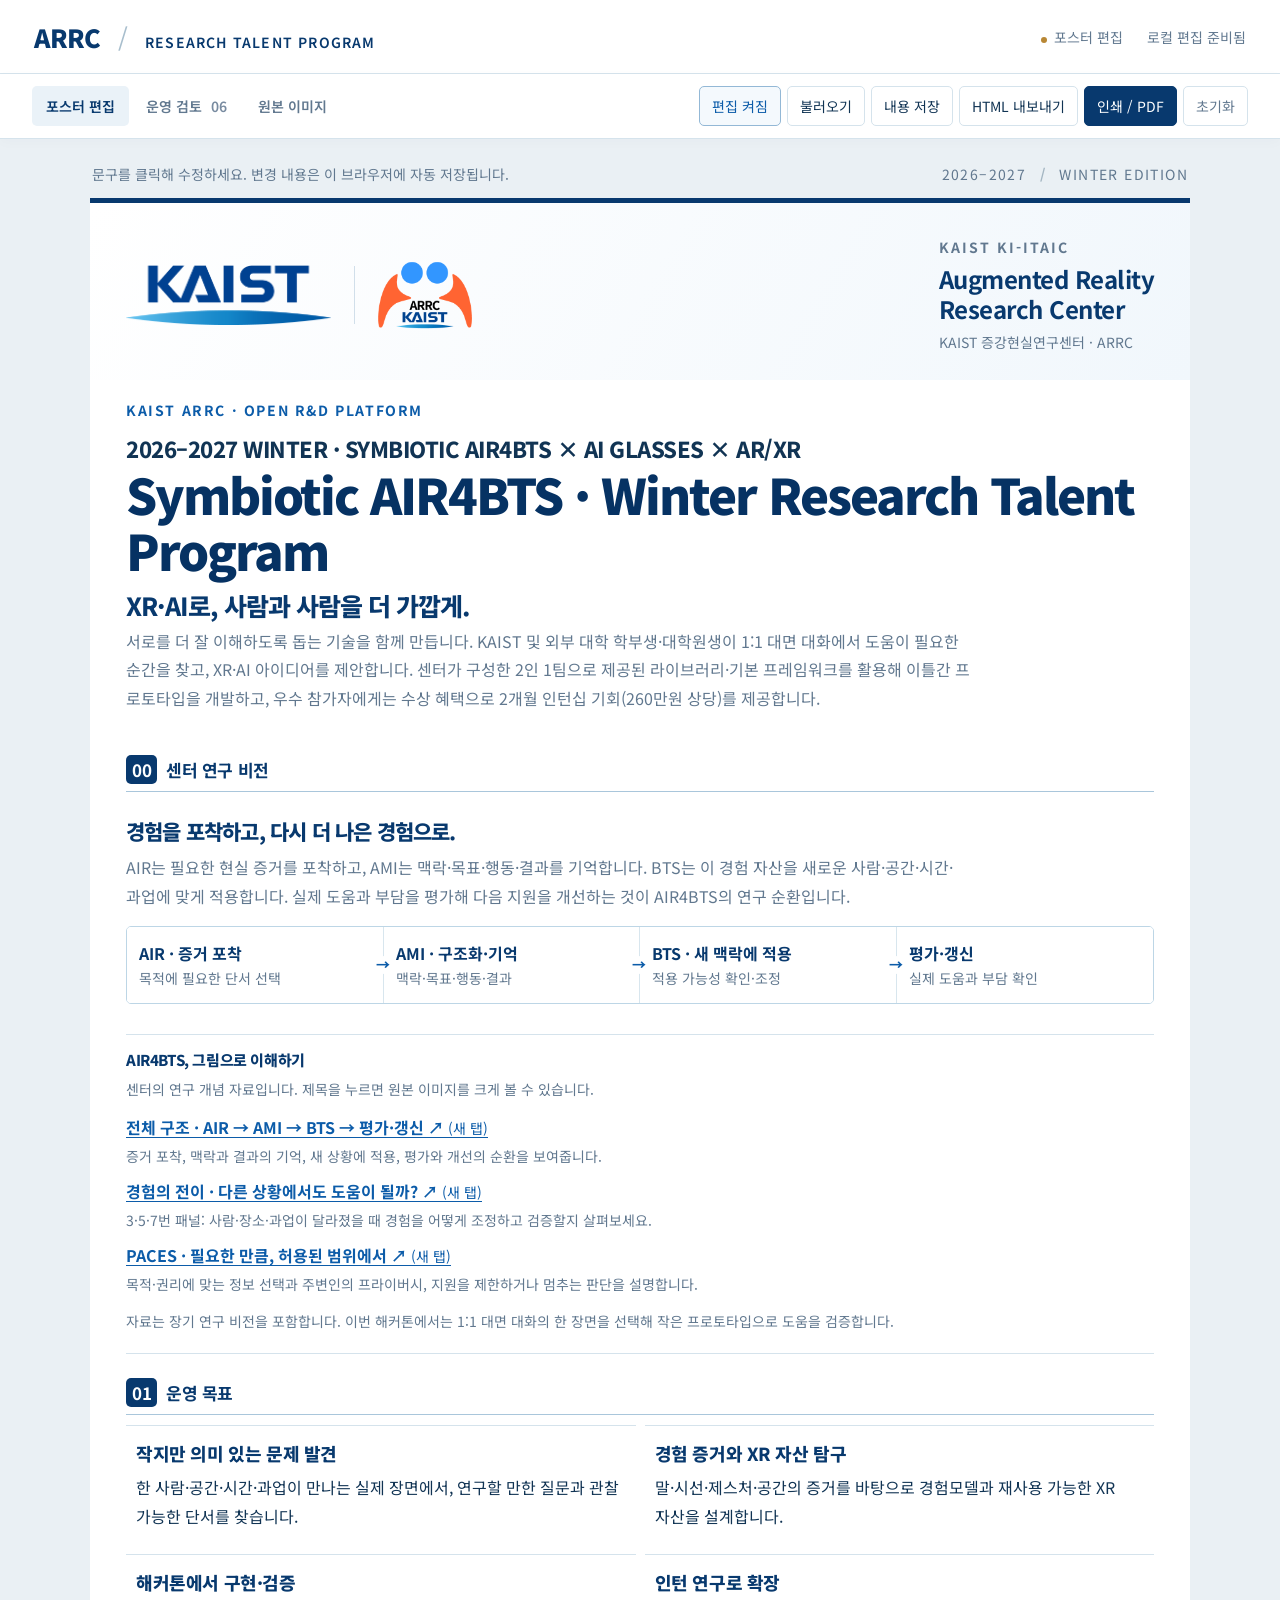
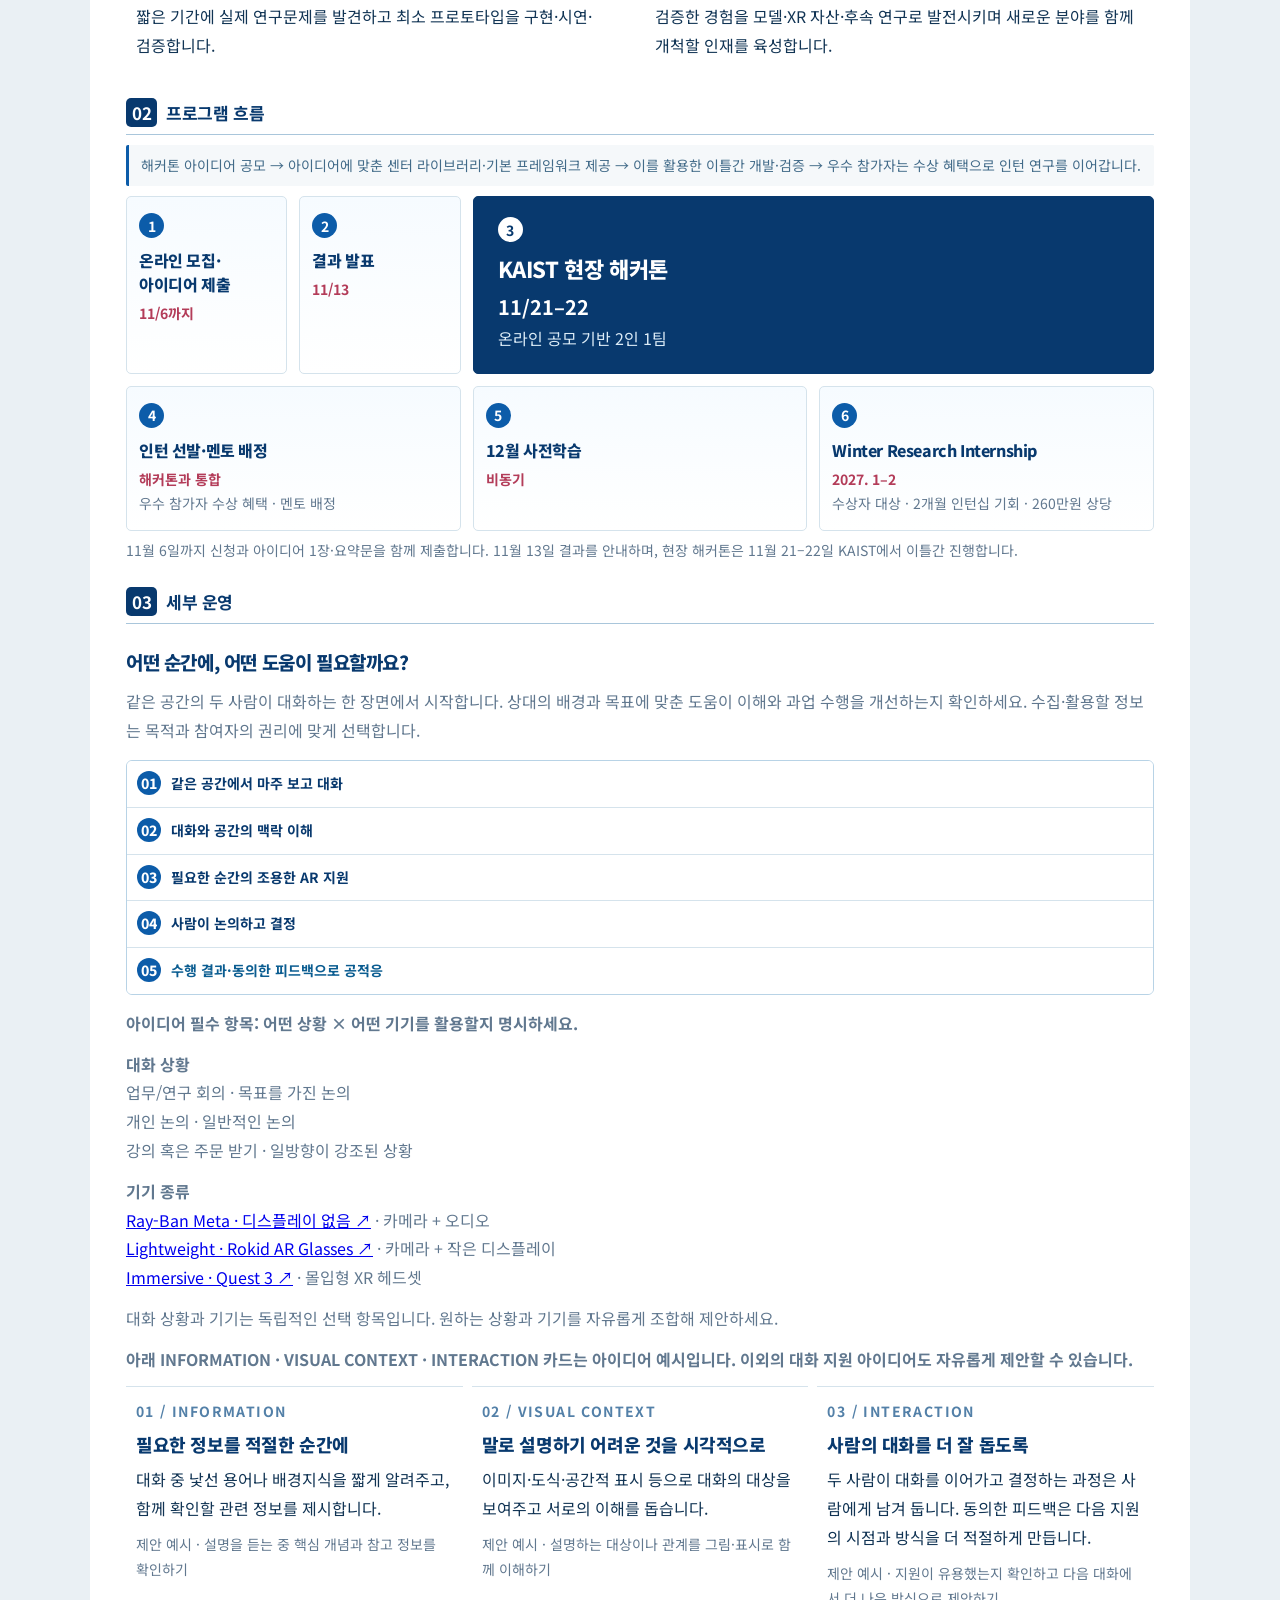
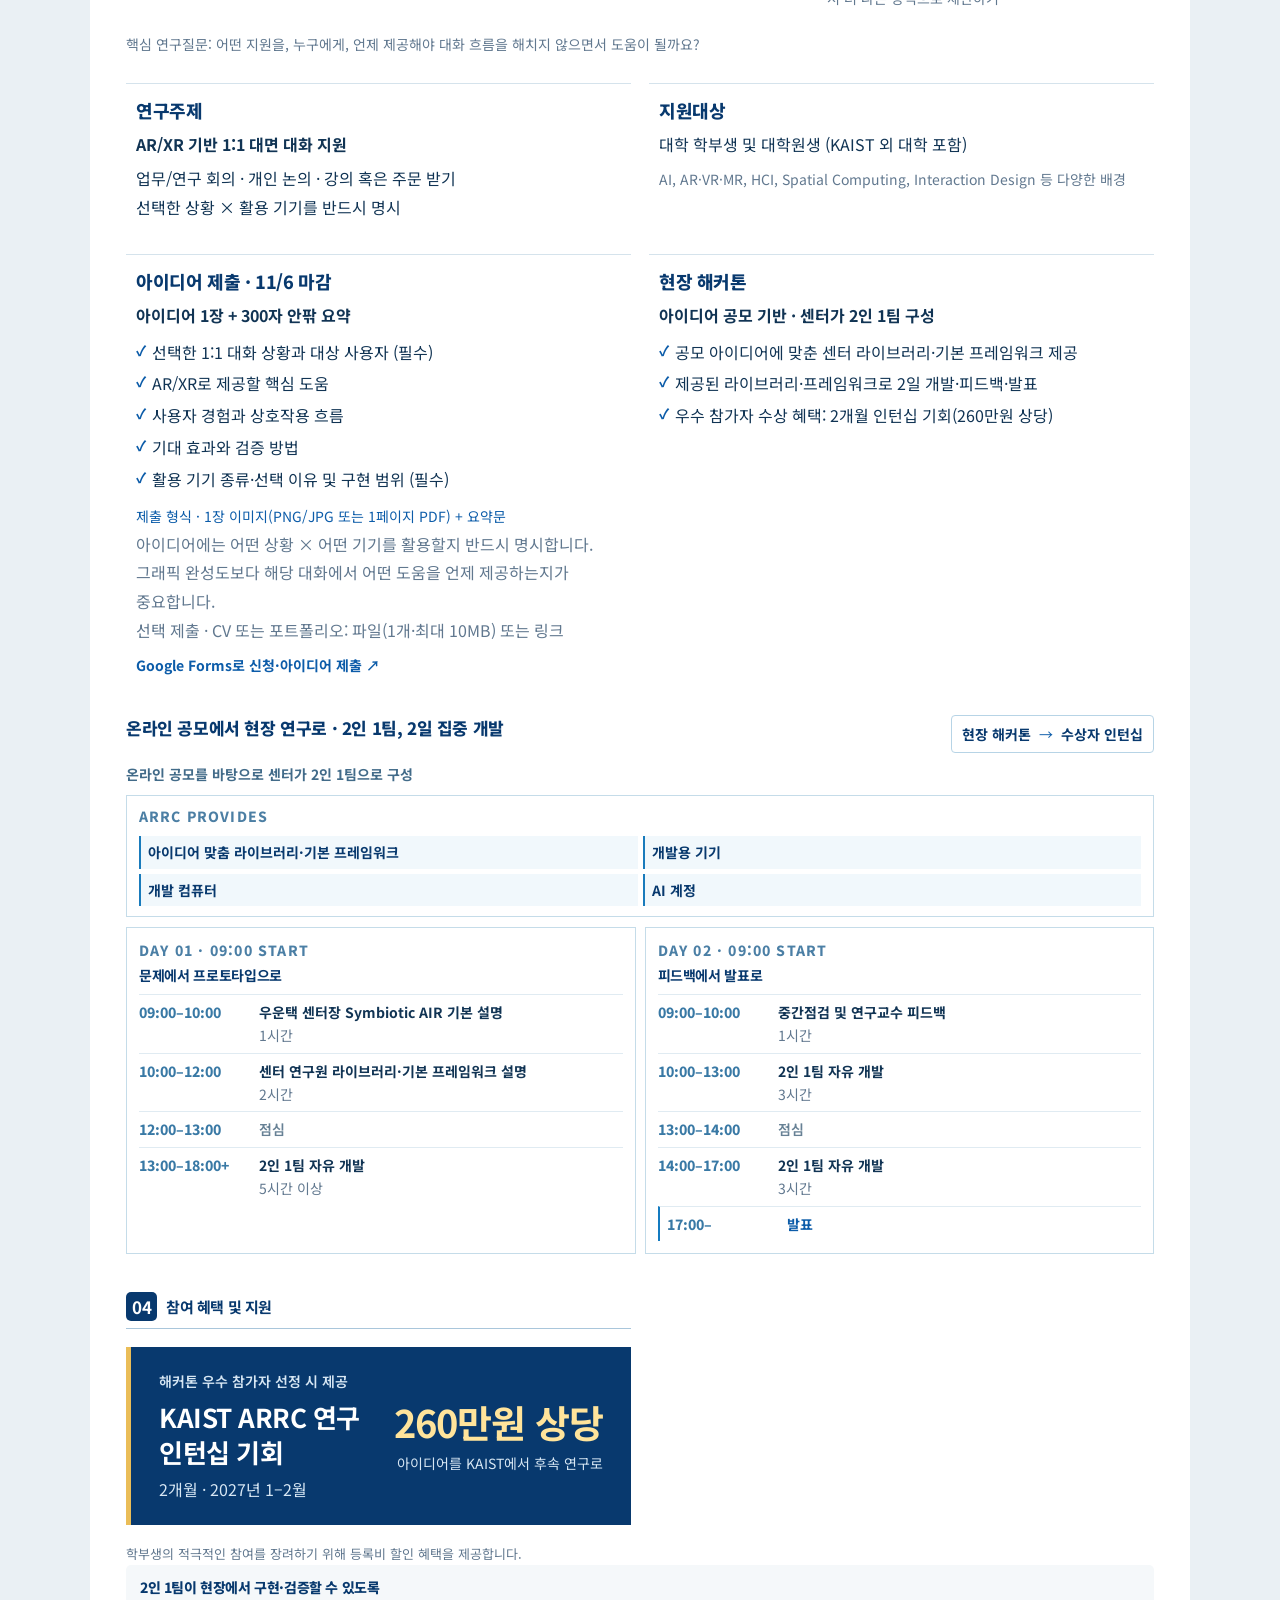
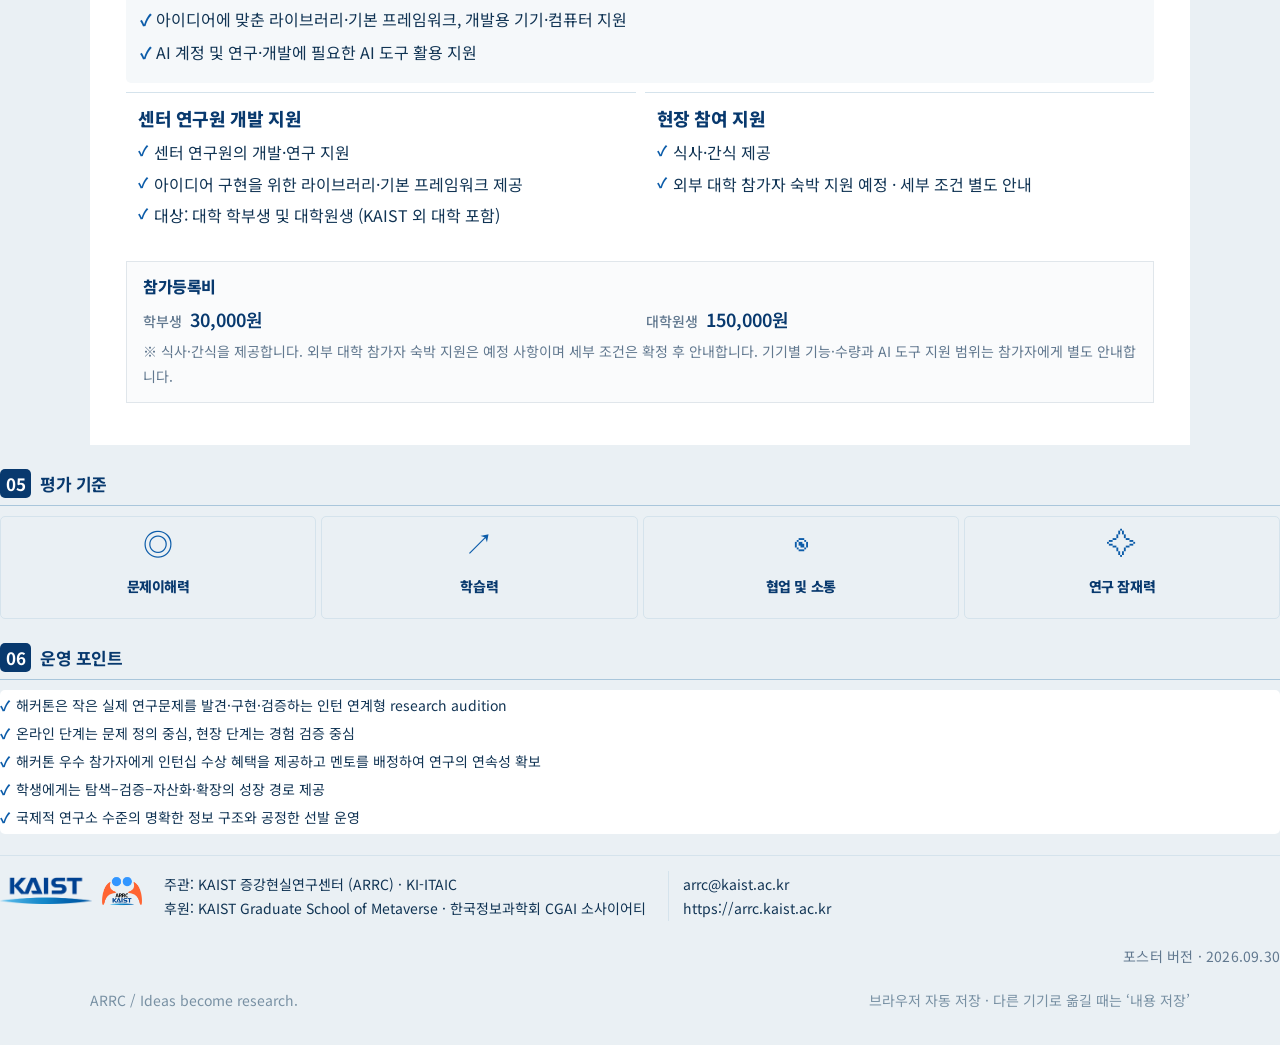
==== commit d75cc7e3: "Emphasize KAIST internship award and subordinate registration fees" ====
--- a/index.html
+++ b/index.html
@@ -70,7 +70,7 @@
   <div class="card"><span class="letter">D</span><h4 data-edit="hack-title">현장 해커톤</h4><p class="strong" data-edit="hack-lead">아이디어 공모 기반 · 센터가 2인 1팀 구성</p><ul><li data-edit="hack-1">공모 아이디어에 맞춘 센터 라이브러리·기본 프레임워크 제공</li><li data-edit="hack-2">제공된 라이브러리·프레임워크로 2일 개발·피드백·발표</li><li data-edit="hack-3">우수 참가자 수상 혜택: 2개월 인턴십 기회(260만원 상당)</li></ul></div>
   </div><div class="hackathon-format" aria-label="현장 해커톤 운영 방식"><div class="hackathon-format-heading"><div><h4>온라인 공모에서 현장 연구로 · 2인 1팀, 2일 집중 개발</h4></div><p><strong>현장 해커톤</strong> <span aria-hidden="true">→</span> <strong>수상자 인턴십</strong></p></div><p class="hackathon-team" data-program-key="hackathon-team">온라인 공모를 바탕으로 센터가 2인 1팀으로 구성</p><div class="hackathon-resources"><span>ARRC PROVIDES</span><ul><li>아이디어 맞춤 라이브러리·기본 프레임워크</li><li>개발용 기기</li><li>개발 컴퓨터</li><li>AI 계정</li></ul></div><div class="hackathon-agenda"><article><p class="hackathon-day-label">DAY 01 · 09:00 START</p><h5>문제에서 프로토타입으로</h5><ol><li><time>09:00–10:00</time><div><strong>우운택 센터장 Symbiotic AIR 기본 설명</strong><small>1시간</small></div></li><li><time>10:00–12:00</time><div><strong>센터 연구원 라이브러리·기본 프레임워크 설명</strong><small>2시간</small></div></li><li class="agenda-break"><time>12:00–13:00</time><div><strong>점심</strong></div></li><li><time>13:00–18:00+</time><div><strong>2인 1팀 자유 개발</strong><small>5시간 이상</small></div></li></ol></article><article><p class="hackathon-day-label">DAY 02 · 09:00 START</p><h5>피드백에서 발표로</h5><ol><li><time>09:00–10:00</time><div><strong>중간점검 및 연구교수 피드백</strong><small>1시간</small></div></li><li><time>10:00–13:00</time><div><strong>2인 1팀 자유 개발</strong><small>3시간</small></div></li><li class="agenda-break"><time>13:00–14:00</time><div><strong>점심</strong></div></li><li><time>14:00–17:00</time><div><strong>2인 1팀 자유 개발</strong><small>3시간</small></div></li><li class="agenda-presentation"><time>17:00–</time><div><strong>발표</strong></div></li></ol></article></div></div></section>
   <div class="grid two lower">
-  <section class="poster-section"><div class="section-heading"><h3><span>04</span><b data-edit="support-heading">참여 혜택 및 지원</b></h3></div><div class="registration"><h4 data-program-key="registration-title">참가등록비</h4><div class="registration-fees"><p><strong>학부생</strong><b data-program-key="registration-undergraduate">30,000원</b></p><p><strong>대학원생</strong><b data-program-key="registration-graduate">150,000원</b></p></div><p class="registration-note" data-program-key="registration-note">학부생의 적극적인 참여를 장려하기 위해 등록비 할인 혜택을 제공합니다.</p></div><div class="shared-benefits"><h4 data-edit="benefits-title">2인 1팀이 현장에서 구현·검증할 수 있도록</h4><ul><li data-edit="benefit-devices">아이디어에 맞춘 라이브러리·기본 프레임워크, 개발용 기기·컴퓨터 지원</li><li data-edit="benefit-ai-tools">AI 계정 및 연구·개발에 필요한 AI 도구 활용 지원</li><li><strong data-program-key="internship-award-title">우수 참가자 수상 혜택</strong>: <span data-program-key="internship-award-detail">2개월 인턴십 기회 · 260만원 상당</span></li></ul></div><div class="grid two support"><div class="card"><h4 data-edit="support-1-title">센터 연구원 개발 지원</h4><ul><li data-edit="support-1a" data-program-key="support-1a">센터 연구원의 개발·연구 지원</li><li data-edit="support-1b" data-program-key="support-1b">아이디어 구현을 위한 라이브러리·기본 프레임워크 제공</li><li data-edit="support-1c">대상: 대학 학부생 및 대학원생 (KAIST 외 대학 포함)</li></ul></div><div class="card"><h4 data-edit="support-2-title">현장 참여 지원</h4><ul><li data-edit="support-2a" data-program-key="support-2a">식사·간식 제공</li><li data-edit="support-2b" data-program-key="support-2b">외부 대학 참가자 숙박 지원 예정 · 세부 조건 별도 안내</li></ul></div></div><p class="footnote" data-edit="support-note">※ 식사·간식을 제공합니다. 외부 대학 참가자 숙박 지원은 예정 사항이며 세부 조건은 확정 후 안내합니다. 기기별 기능·수량과 AI 도구 지원 범위는 참가자에게 별도 안내합니다.</p></section>
+  <section class="poster-section"><div class="section-heading"><h3><span>04</span><b data-edit="support-heading">참여 혜택 및 지원</b></h3></div><aside class="internship-award" aria-label="우수 참가자 인턴십 수상 혜택"><div><p class="award-label" data-program-key="internship-award-title">해커톤 우수 참가자 선정 시 제공</p><h2 data-program-key="internship-award-name">KAIST ARRC 연구 인턴십 기회</h2><p class="award-duration">2개월 · 2027년 1–2월</p></div><p class="award-value"><strong data-program-key="internship-award-value">260만원 상당</strong><span>아이디어를 KAIST에서 후속 연구로</span></p></aside><p class="registration-note" data-program-key="registration-note">학부생의 적극적인 참여를 장려하기 위해 등록비 할인 혜택을 제공합니다.</p></div><div class="shared-benefits"><h4 data-edit="benefits-title">2인 1팀이 현장에서 구현·검증할 수 있도록</h4><ul><li data-edit="benefit-devices">아이디어에 맞춘 라이브러리·기본 프레임워크, 개발용 기기·컴퓨터 지원</li><li data-edit="benefit-ai-tools">AI 계정 및 연구·개발에 필요한 AI 도구 활용 지원</li></ul></div><div class="grid two support"><div class="card"><h4 data-edit="support-1-title">센터 연구원 개발 지원</h4><ul><li data-edit="support-1a" data-program-key="support-1a">센터 연구원의 개발·연구 지원</li><li data-edit="support-1b" data-program-key="support-1b">아이디어 구현을 위한 라이브러리·기본 프레임워크 제공</li><li data-edit="support-1c">대상: 대학 학부생 및 대학원생 (KAIST 외 대학 포함)</li></ul></div><div class="card"><h4 data-edit="support-2-title">현장 참여 지원</h4><ul><li data-edit="support-2a" data-program-key="support-2a">식사·간식 제공</li><li data-edit="support-2b" data-program-key="support-2b">외부 대학 참가자 숙박 지원 예정 · 세부 조건 별도 안내</li></ul></div></div><div class="registration"><h4 data-program-key="registration-title">참가등록비</h4><div class="registration-fees"><p><strong>학부생</strong><b data-program-key="registration-undergraduate">30,000원</b></p><p><strong>대학원생</strong><b data-program-key="registration-graduate">150,000원</b></p></div><p class="footnote" data-edit="support-note">※ 식사·간식을 제공합니다. 외부 대학 참가자 숙박 지원은 예정 사항이며 세부 조건은 확정 후 안내합니다. 기기별 기능·수량과 AI 도구 지원 범위는 참가자에게 별도 안내합니다.</p></section>
   <section class="poster-section"><div class="section-heading"><h3><span>05</span><b data-edit="evaluation-heading">평가 기준</b></h3></div><div class="evaluation"><div><span>◎</span><h4 data-edit="eval-1">문제이해력</h4></div><div><span>↗</span><h4 data-edit="eval-2">학습력</h4></div><div><span>◉</span><h4 data-edit="eval-3">협업 및 소통</h4></div><div><span>✧</span><h4 data-edit="eval-4">연구 잠재력</h4></div></div></section>
   </div>
   <section class="poster-section key-section"><div class="section-heading"><h3><span>06</span><b data-edit="keys-heading">운영 포인트</b></h3></div><div class="key-content"><ul><li data-edit="key-1">해커톤은 작은 실제 연구문제를 발견·구현·검증하는 인턴 연계형 research audition</li><li data-edit="key-2">온라인 단계는 문제 정의 중심, 현장 단계는 경험 검증 중심</li><li data-edit="key-3">해커톤 우수 참가자에게 인턴십 수상 혜택을 제공하고 멘토를 배정하여 연구의 연속성 확보</li><li data-edit="key-4">학생에게는 탐색–검증–자산화·확장의 성장 경로 제공</li><li data-edit="key-5">국제적 연구소 수준의 명확한 정보 구조와 공정한 선발 운영</li></ul><blockquote data-edit="closing">Better Conversations.
--- a/styles.css
+++ b/styles.css
@@ -56,3 +56,4 @@
 .timeline{grid-template-columns:repeat(6,minmax(0,1fr))}.timeline .step{grid-column:span 2}.timeline .step:nth-child(1),.timeline .step:nth-child(2){grid-column:span 1}.timeline .step--hackathon{grid-column:span 4;background:var(--navy);border-color:var(--navy);padding:20px 24px}.step--hackathon h4{font-size:22px;color:#fff}.step--hackathon p{font-size:20px;color:#fff}.step--hackathon small{color:#dcecf7;font-size:16px;line-height:1.7}.step--hackathon .step-no{background:#fff;color:var(--navy)}
 @media(max-width:700px){.timeline{grid-template-columns:repeat(2,minmax(0,1fr))}.timeline .step{grid-column:span 1}.timeline .step--hackathon{grid-column:1/-1;padding:20px}.step--hackathon h4{font-size:22px}.timeline .step:last-child{grid-column:1/-1}}
 .registration{margin:16px 0;padding:16px;border:1px solid var(--line);background:#f5f8fa;break-inside:avoid}.registration h4{font-size:18px;margin:0 0 12px}.registration-fees{display:grid;grid-template-columns:repeat(2,minmax(0,1fr));gap:16px}.registration-fees p{margin:0;display:flex;flex-direction:column;gap:4px}.registration-fees strong{font-size:16px}.registration-fees b{font-size:26px;color:var(--navy);white-space:nowrap}.registration-note{font-size:14px;line-height:1.7;margin:12px 0 0;color:var(--muted)}
+.internship-award{display:flex;align-items:center;justify-content:space-between;gap:24px;padding:24px 28px;margin:18px 0;background:#08396e;color:#fff;border-left:5px solid #eabd58;break-inside:avoid}.internship-award .award-label{margin:0 0 8px;font-size:14px;font-weight:600;color:#d7e7f4}.internship-award h2{margin:0;font-size:26px;line-height:1.35;letter-spacing:-.5px;color:#fff}.internship-award .award-duration{margin:8px 0 0;font-size:16px;color:#d7e7f4}.internship-award .award-value{margin:0;text-align:right;flex-shrink:0}.award-value strong{display:block;font-size:38px;line-height:1.2;letter-spacing:-1px;color:#ffe49b}.award-value span{display:block;margin-top:8px;font-size:14px;color:#d7e7f4}.registration{padding:12px 16px;background:#fafbfc;border-color:#e0e6eb}.registration h4{font-size:16px;margin-bottom:8px}.registration-fees{gap:12px}.registration-fees p{flex-direction:row;align-items:baseline;flex-wrap:wrap;gap:8px}.registration-fees strong{font-size:14px;font-weight:500;color:var(--muted)}.registration-fees b{font-size:18px;font-weight:600}.registration-note{font-size:13px;margin-top:8px}@media(max-width:700px){.internship-award{flex-direction:column;align-items:flex-start;padding:20px;gap:16px}.internship-award h2{font-size:23px}.internship-award .award-value{text-align:left}.award-value strong{font-size:34px}.registration-fees{grid-template-columns:1fr;gap:6px}}@media print{.internship-award{padding:16px 22px;margin:12px 0}.internship-award h2{font-size:24px}.award-value strong{font-size:32px}}
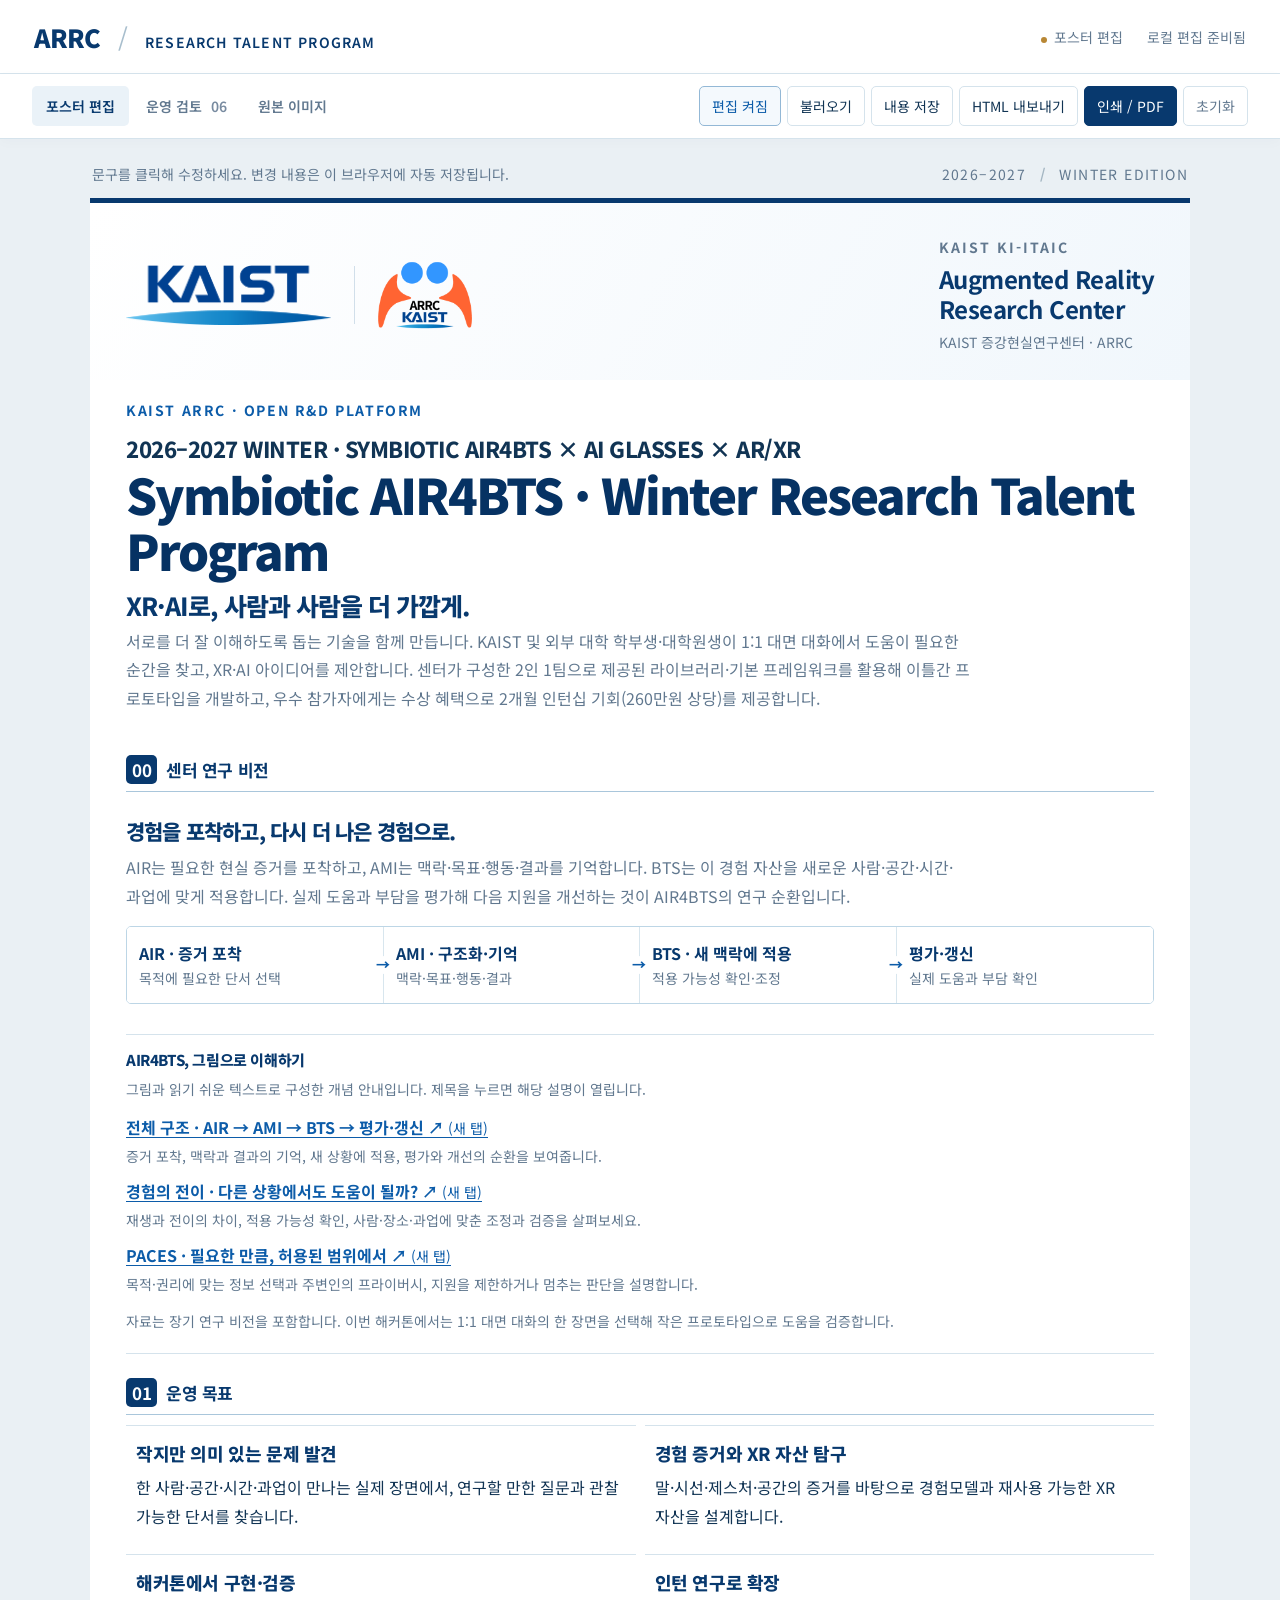
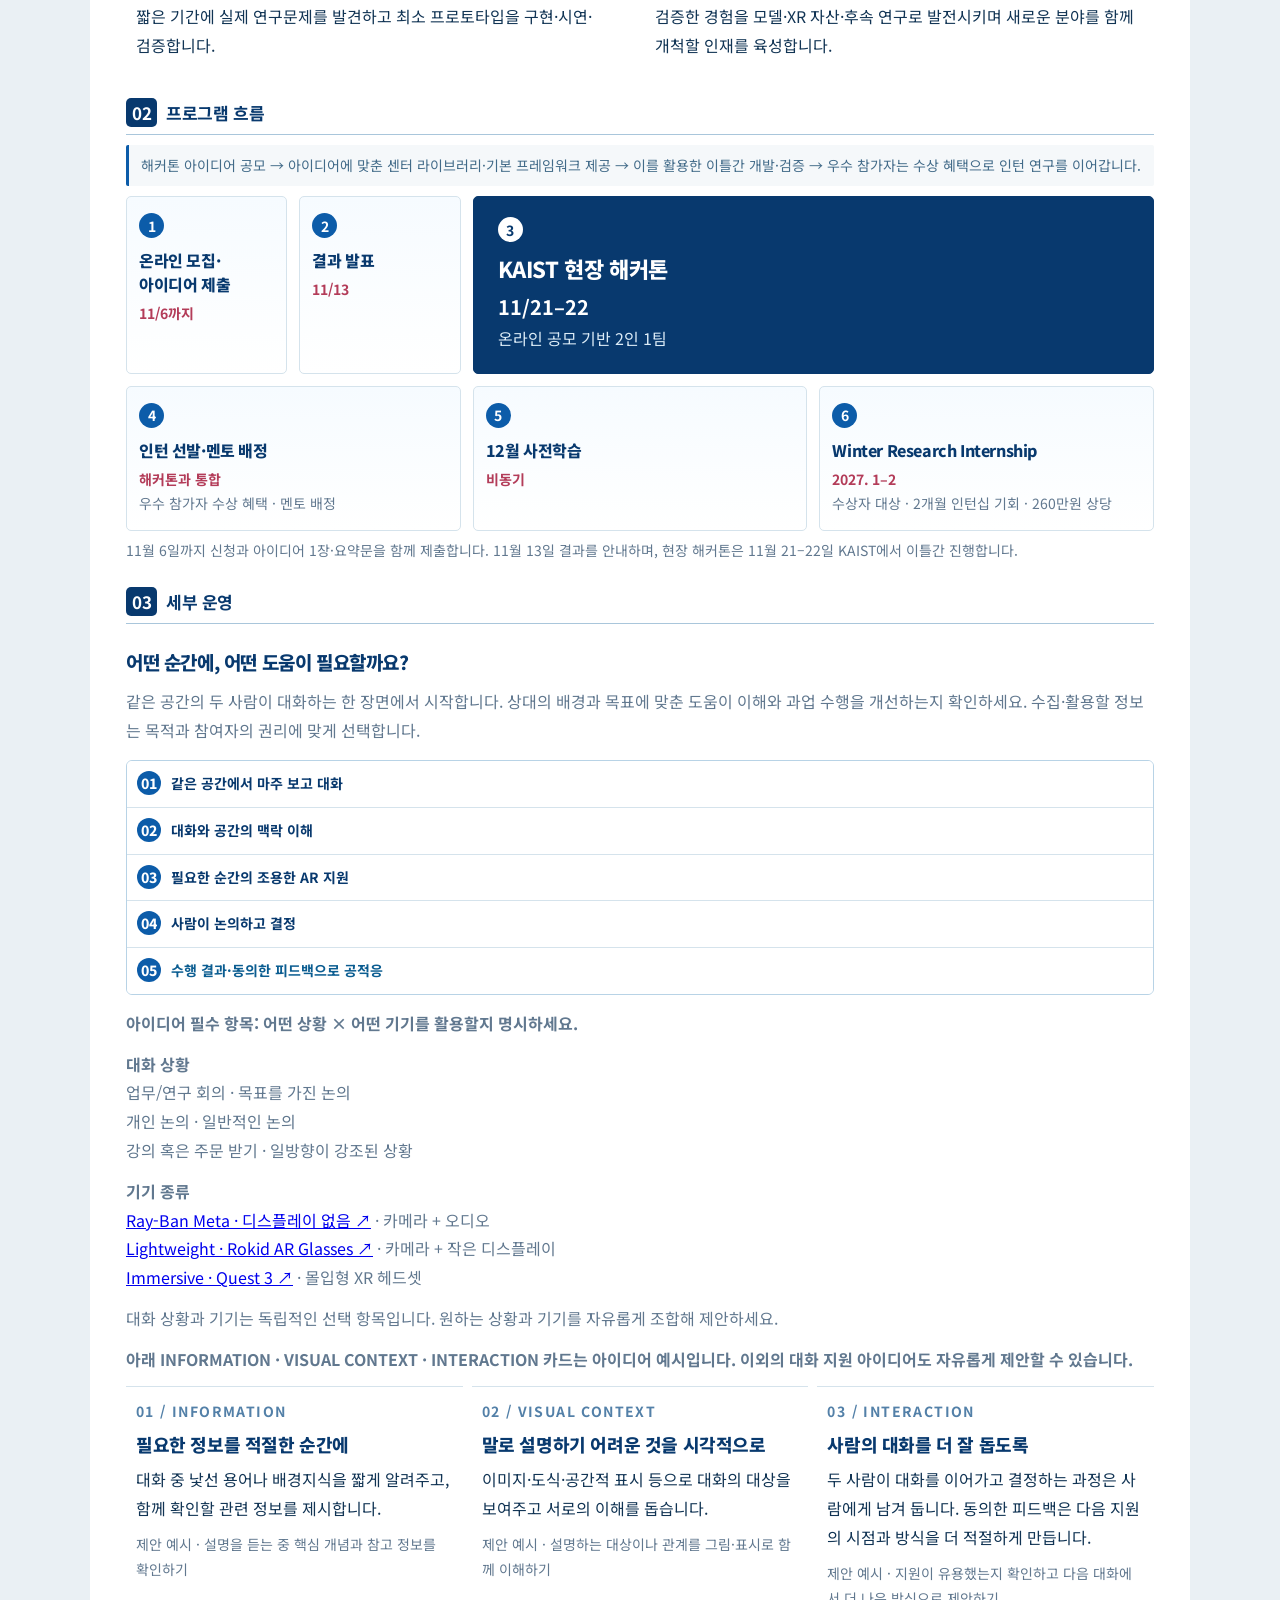
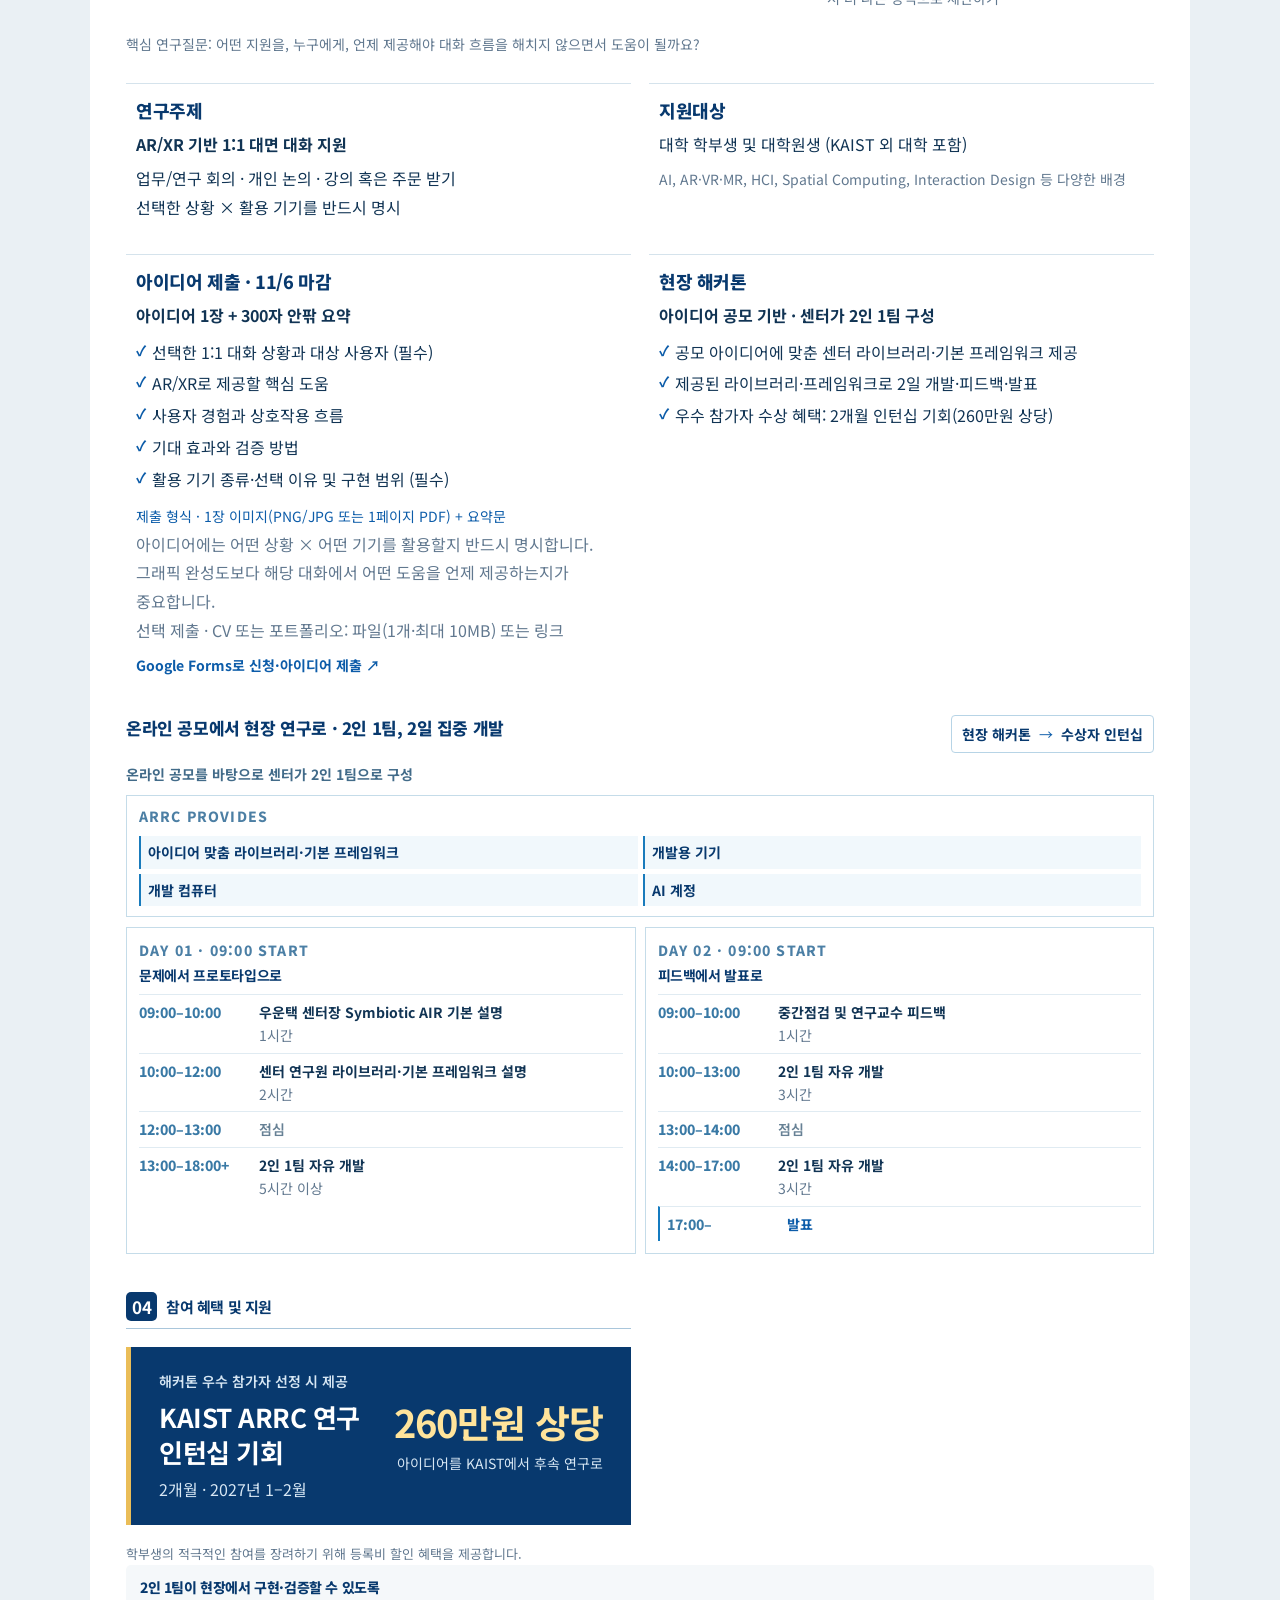
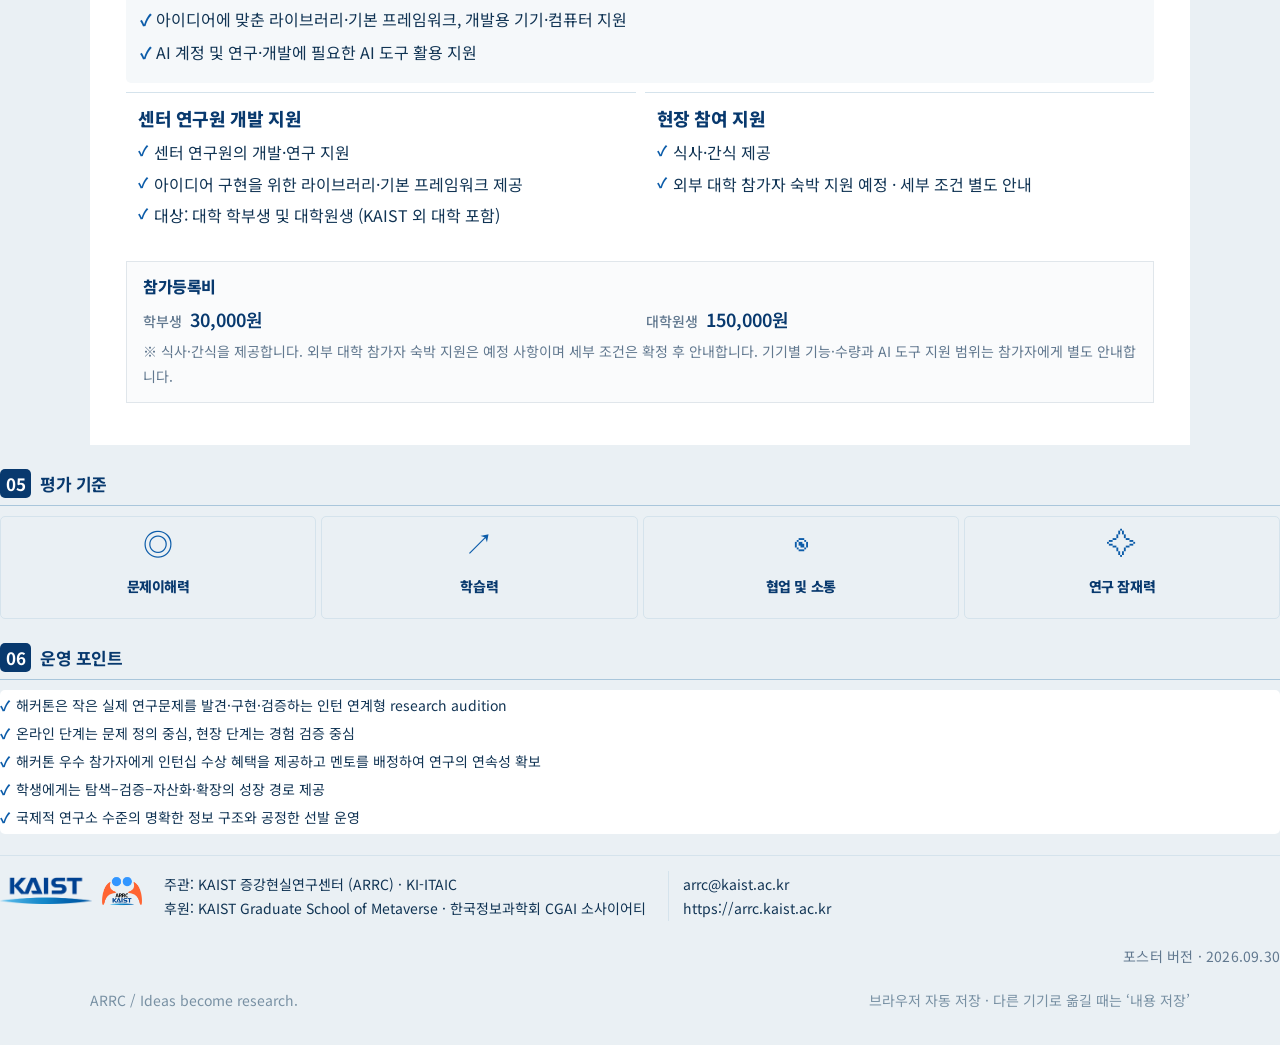
==== commit 71fce83f: "Replace concept image references with audited accessible HTML guide" ====
--- a/index.html
+++ b/index.html
@@ -22,7 +22,7 @@
   <div class="poster-body">
   <div class="eyebrow"><span data-edit="eyebrow">KAIST ARRC · OPEN R&D PLATFORM</span></div>
   <header class="poster-title"><p class="season" data-edit="season">2026–2027 WINTER · SYMBIOTIC AIR4BTS × AI GLASSES × AR/XR</p><h1 data-edit="title">Symbiotic AIR4BTS · Winter Research Talent Program</h1><h2 data-edit="subtitle">XR·AI로, 사람과 사람을 더 가깝게.</h2><p class="intro" data-edit="intro">서로를 더 잘 이해하도록 돕는 기술을 함께 만듭니다. KAIST 및 외부 대학 학부생·대학원생이 1:1 대면 대화에서 도움이 필요한 순간을 찾고, XR·AI 아이디어를 제안합니다. 센터가 구성한 2인 1팀으로 제공된 라이브러리·기본 프레임워크를 활용해 이틀간 프로토타입을 개발하고, 우수 참가자에게는 수상 혜택으로 2개월 인턴십 기회(260만원 상당)를 제공합니다.</p></header>
-  <section class="poster-section vision-section"><div class="section-heading"><h3><span>00</span><b data-edit="vision-heading">센터 연구 비전</b></h3></div><div class="symbiotic-vision"><div class="vision-copy"><h4 data-edit="vision-title">경험을 포착하고, 다시 더 나은 경험으로.</h4><p data-edit="vision-body">AIR는 필요한 현실 증거를 포착하고, AMI는 맥락·목표·행동·결과를 기억합니다. BTS는 이 경험 자산을 새로운 사람·공간·시간·과업에 맞게 적용합니다. 실제 도움과 부담을 평가해 다음 지원을 개선하는 것이 AIR4BTS의 연구 순환입니다.</p></div><ol class="vision-cycle" aria-label="Symbiotic AIR4BTS의 연구 순환"><li><span>01</span><strong>AIR · 증거 포착</strong><small>목적에 필요한 단서 선택</small></li><li><span>02</span><strong>AMI · 구조화·기억</strong><small>맥락·목표·행동·결과</small></li><li><span>03</span><strong>BTS · 새 맥락에 적용</strong><small>적용 가능성 확인·조정</small></li><li><span>04</span><strong>평가·갱신</strong><small>실제 도움과 부담 확인</small></li></ol></div><aside class="concept-references" aria-label="AIR4BTS 개념 참고 이미지"><h4>AIR4BTS, 그림으로 이해하기</h4><p>센터의 연구 개념 자료입니다. 제목을 누르면 원본 이미지를 크게 볼 수 있습니다.</p><ul><li><a href="assets/air4bts_woo/29405226-2EC3-4148-92DE-F0D3CD0B64FE.png" target="_blank" rel="noopener">전체 구조 · AIR → AMI → BTS → 평가·갱신 <span aria-hidden="true">↗</span><span class="reference-new-tab"> (새 탭)</span></a><p>증거 포착, 맥락과 결과의 기억, 새 상황에 적용, 평가와 개선의 순환을 보여줍니다.</p></li><li><a href="assets/air4bts_woo/iOS%20%EC%9D%B4%EB%AF%B8%EC%A7%80%20%284%29.jpg" target="_blank" rel="noopener">경험의 전이 · 다른 상황에서도 도움이 될까? <span aria-hidden="true">↗</span><span class="reference-new-tab"> (새 탭)</span></a><p>3·5·7번 패널: 사람·장소·과업이 달라졌을 때 경험을 어떻게 조정하고 검증할지 살펴보세요.</p></li><li><a href="assets/air4bts_woo/7C35FF8E-DB95-42DA-A416-F18C9A2E47D7.png" target="_blank" rel="noopener">PACES · 필요한 만큼, 허용된 범위에서 <span aria-hidden="true">↗</span><span class="reference-new-tab"> (새 탭)</span></a><p>목적·권리에 맞는 정보 선택과 주변인의 프라이버시, 지원을 제한하거나 멈추는 판단을 설명합니다.</p></li></ul><p class="reference-scope">자료는 장기 연구 비전을 포함합니다. 이번 해커톤에서는 1:1 대면 대화의 한 장면을 선택해 작은 프로토타입으로 도움을 검증합니다.</p></aside></section>
+  <section class="poster-section vision-section"><div class="section-heading"><h3><span>00</span><b data-edit="vision-heading">센터 연구 비전</b></h3></div><div class="symbiotic-vision"><div class="vision-copy"><h4 data-edit="vision-title">경험을 포착하고, 다시 더 나은 경험으로.</h4><p data-edit="vision-body">AIR는 필요한 현실 증거를 포착하고, AMI는 맥락·목표·행동·결과를 기억합니다. BTS는 이 경험 자산을 새로운 사람·공간·시간·과업에 맞게 적용합니다. 실제 도움과 부담을 평가해 다음 지원을 개선하는 것이 AIR4BTS의 연구 순환입니다.</p></div><ol class="vision-cycle" aria-label="Symbiotic AIR4BTS의 연구 순환"><li><span>01</span><strong>AIR · 증거 포착</strong><small>목적에 필요한 단서 선택</small></li><li><span>02</span><strong>AMI · 구조화·기억</strong><small>맥락·목표·행동·결과</small></li><li><span>03</span><strong>BTS · 새 맥락에 적용</strong><small>적용 가능성 확인·조정</small></li><li><span>04</span><strong>평가·갱신</strong><small>실제 도움과 부담 확인</small></li></ol></div><aside class="concept-references" aria-label="AIR4BTS 개념 안내"><h4>AIR4BTS, 그림으로 이해하기</h4><p>그림과 읽기 쉬운 텍스트로 구성한 개념 안내입니다. 제목을 누르면 해당 설명이 열립니다.</p><ul><li><a href="concepts/#overview" target="_blank" rel="noopener">전체 구조 · AIR → AMI → BTS → 평가·갱신 <span aria-hidden="true">↗</span><span class="reference-new-tab"> (새 탭)</span></a><p>증거 포착, 맥락과 결과의 기억, 새 상황에 적용, 평가와 개선의 순환을 보여줍니다.</p></li><li><a href="concepts/#transfer" target="_blank" rel="noopener">경험의 전이 · 다른 상황에서도 도움이 될까? <span aria-hidden="true">↗</span><span class="reference-new-tab"> (새 탭)</span></a><p>재생과 전이의 차이, 적용 가능성 확인, 사람·장소·과업에 맞춘 조정과 검증을 살펴보세요.</p></li><li><a href="concepts/#paces" target="_blank" rel="noopener">PACES · 필요한 만큼, 허용된 범위에서 <span aria-hidden="true">↗</span><span class="reference-new-tab"> (새 탭)</span></a><p>목적·권리에 맞는 정보 선택과 주변인의 프라이버시, 지원을 제한하거나 멈추는 판단을 설명합니다.</p></li></ul><p class="reference-scope">자료는 장기 연구 비전을 포함합니다. 이번 해커톤에서는 1:1 대면 대화의 한 장면을 선택해 작은 프로토타입으로 도움을 검증합니다.</p></aside></section>
   <section class="poster-section"><div class="section-heading"><h3><span>01</span><b data-edit="goals-heading">운영 목표</b></h3><em data-edit="goals-motto">Experience Together, Grow Further</em></div>
   <div class="grid four goals">
   <div class="card"><h4 data-edit="goal-1-title">작지만 의미 있는 문제 발견</h4><p data-edit="goal-1">한 사람·공간·시간·과업이 만나는 실제 장면에서, 연구할 만한 질문과 관찰 가능한 단서를 찾습니다.</p></div>
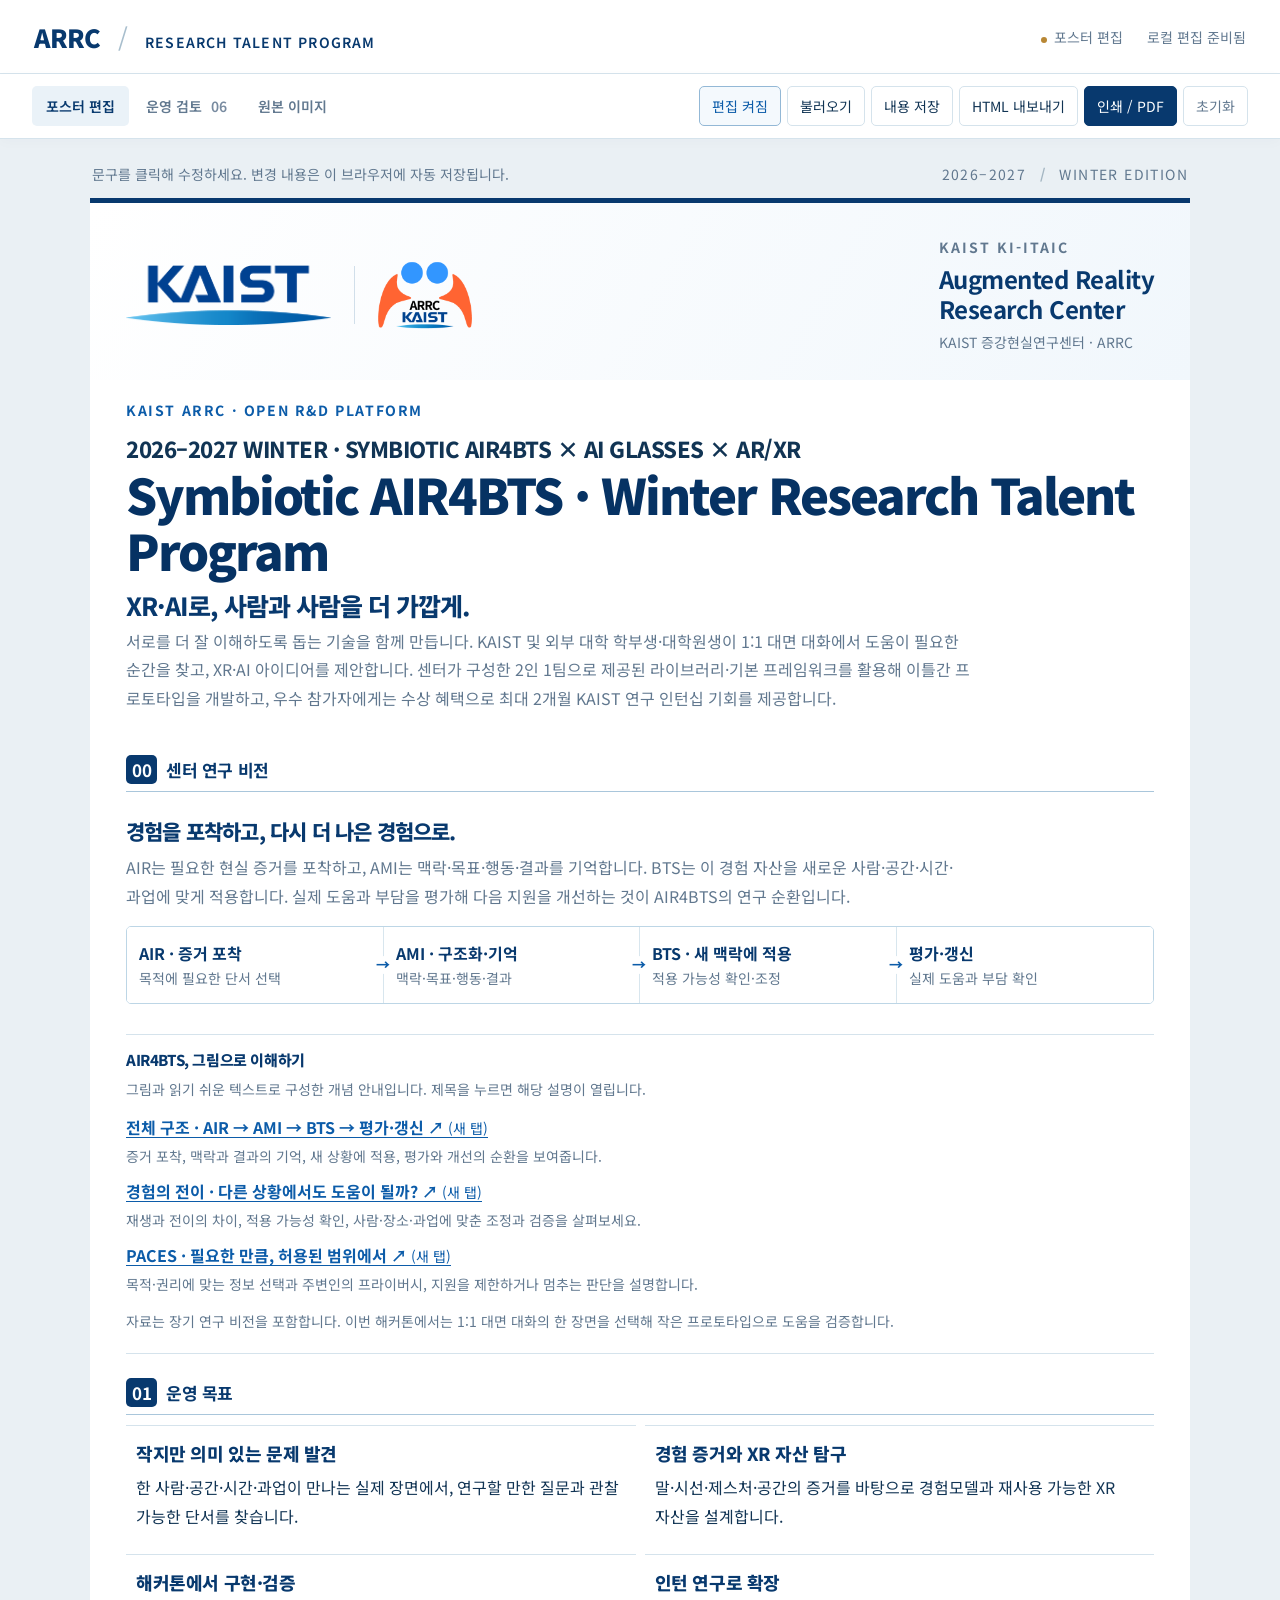
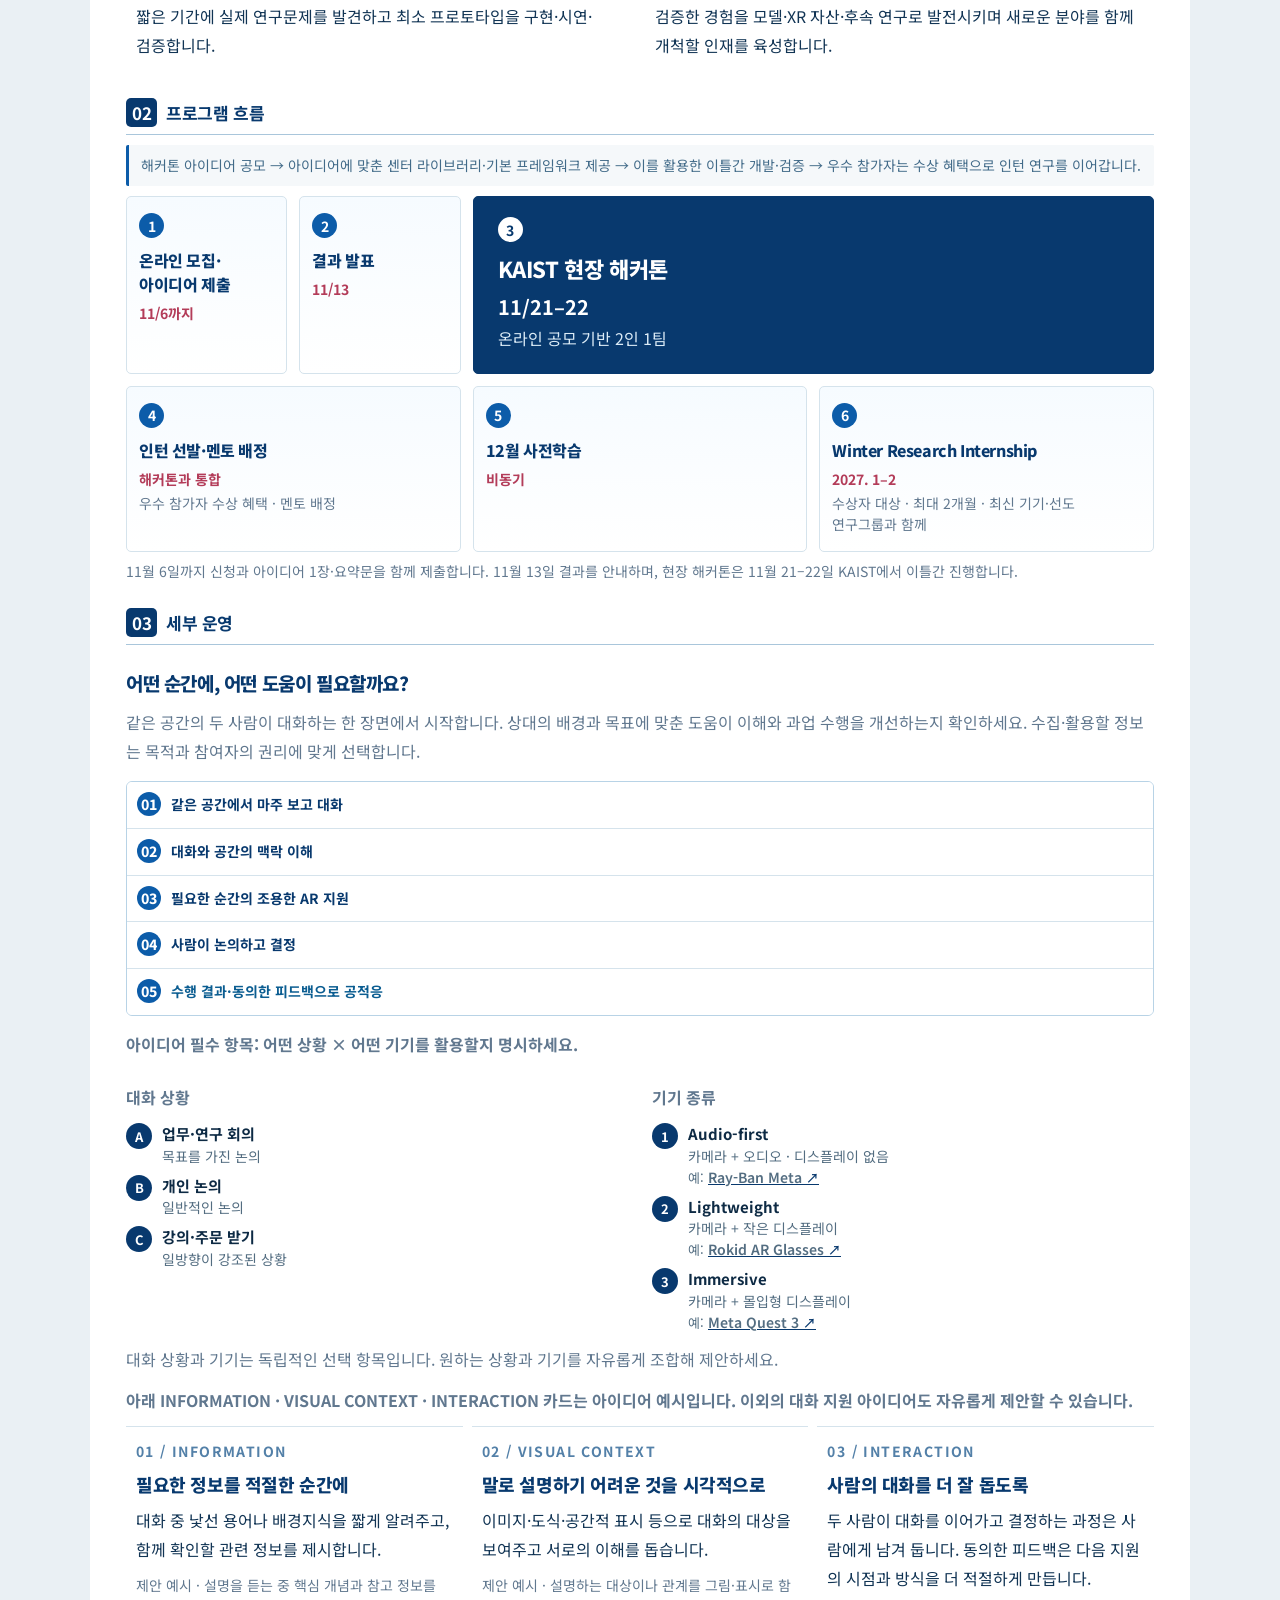
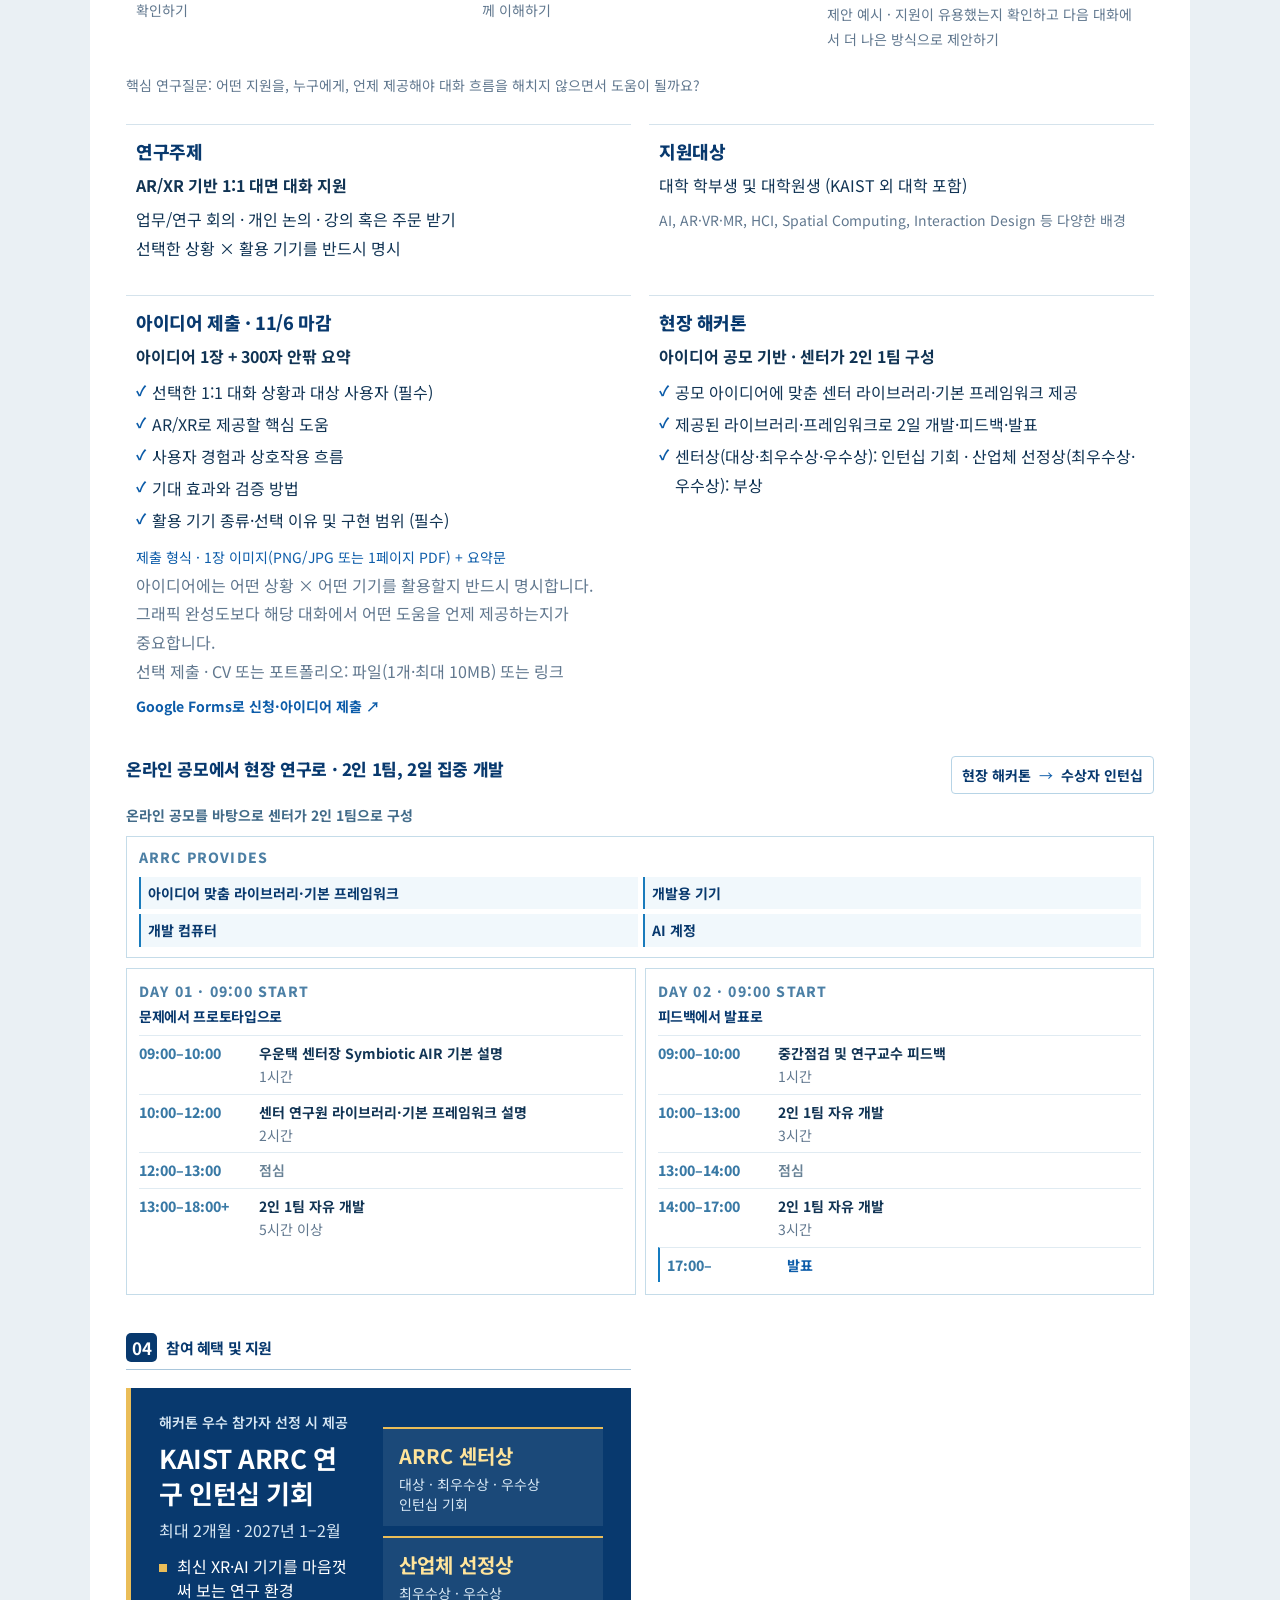
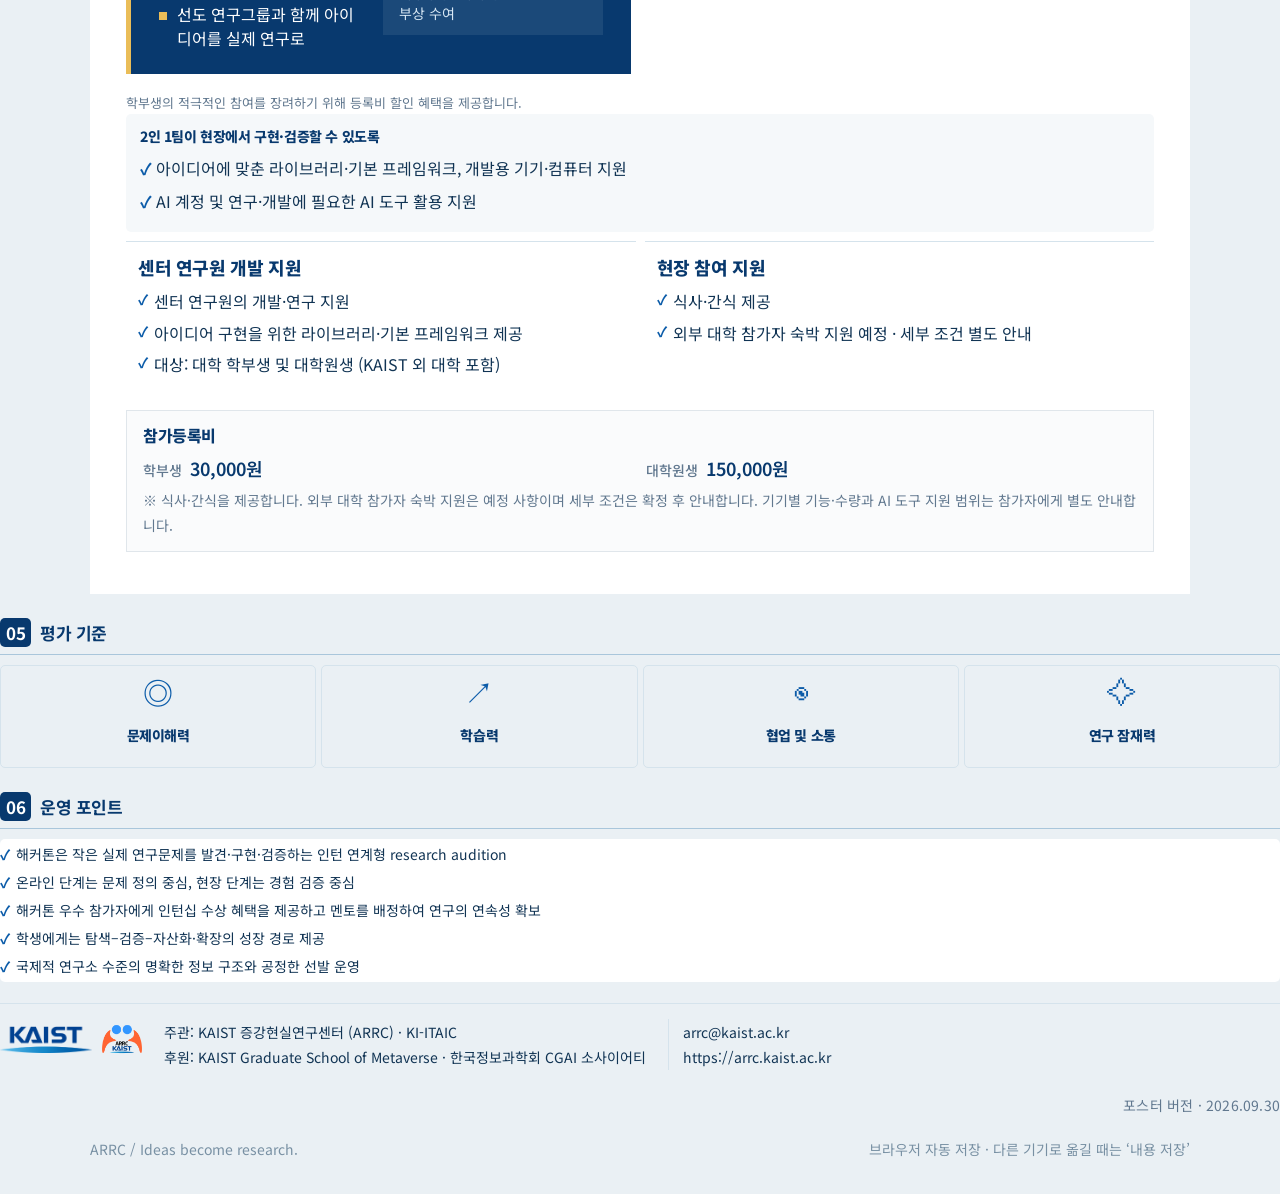
==== commit 89d2e901: "Reframe internship award and unify situation × device choices Replace the 260만원 value with what the " ====
--- a/index.html
+++ b/index.html
@@ -21,7 +21,7 @@
   <header class="institution-header"><a class="institution-logos" href="https://arrc.kaist.ac.kr/" aria-label="KAIST ARRC 공식 홈페이지"><img class="official-kaist" src="assets/kaist-logo.png" alt="KAIST"><span class="logo-divider" aria-hidden="true"></span><img class="official-arrc" src="assets/arrc-logo.png" alt="ARRC"></a><div class="institution-name"><span>KAIST KI-ITAIC</span><strong>Augmented Reality <br>Research Center</strong><p>KAIST 증강현실연구센터 · ARRC</p></div></header>
   <div class="poster-body">
   <div class="eyebrow"><span data-edit="eyebrow">KAIST ARRC · OPEN R&D PLATFORM</span></div>
-  <header class="poster-title"><p class="season" data-edit="season">2026–2027 WINTER · SYMBIOTIC AIR4BTS × AI GLASSES × AR/XR</p><h1 data-edit="title">Symbiotic AIR4BTS · Winter Research Talent Program</h1><h2 data-edit="subtitle">XR·AI로, 사람과 사람을 더 가깝게.</h2><p class="intro" data-edit="intro">서로를 더 잘 이해하도록 돕는 기술을 함께 만듭니다. KAIST 및 외부 대학 학부생·대학원생이 1:1 대면 대화에서 도움이 필요한 순간을 찾고, XR·AI 아이디어를 제안합니다. 센터가 구성한 2인 1팀으로 제공된 라이브러리·기본 프레임워크를 활용해 이틀간 프로토타입을 개발하고, 우수 참가자에게는 수상 혜택으로 2개월 인턴십 기회(260만원 상당)를 제공합니다.</p></header>
+  <header class="poster-title"><p class="season" data-edit="season">2026–2027 WINTER · SYMBIOTIC AIR4BTS × AI GLASSES × AR/XR</p><h1 data-edit="title">Symbiotic AIR4BTS · Winter Research Talent Program</h1><h2 data-edit="subtitle">XR·AI로, 사람과 사람을 더 가깝게.</h2><p class="intro" data-edit="intro">서로를 더 잘 이해하도록 돕는 기술을 함께 만듭니다. KAIST 및 외부 대학 학부생·대학원생이 1:1 대면 대화에서 도움이 필요한 순간을 찾고, XR·AI 아이디어를 제안합니다. 센터가 구성한 2인 1팀으로 제공된 라이브러리·기본 프레임워크를 활용해 이틀간 프로토타입을 개발하고, 우수 참가자에게는 수상 혜택으로 최대 2개월 KAIST 연구 인턴십 기회를 제공합니다.</p></header>
   <section class="poster-section vision-section"><div class="section-heading"><h3><span>00</span><b data-edit="vision-heading">센터 연구 비전</b></h3></div><div class="symbiotic-vision"><div class="vision-copy"><h4 data-edit="vision-title">경험을 포착하고, 다시 더 나은 경험으로.</h4><p data-edit="vision-body">AIR는 필요한 현실 증거를 포착하고, AMI는 맥락·목표·행동·결과를 기억합니다. BTS는 이 경험 자산을 새로운 사람·공간·시간·과업에 맞게 적용합니다. 실제 도움과 부담을 평가해 다음 지원을 개선하는 것이 AIR4BTS의 연구 순환입니다.</p></div><ol class="vision-cycle" aria-label="Symbiotic AIR4BTS의 연구 순환"><li><span>01</span><strong>AIR · 증거 포착</strong><small>목적에 필요한 단서 선택</small></li><li><span>02</span><strong>AMI · 구조화·기억</strong><small>맥락·목표·행동·결과</small></li><li><span>03</span><strong>BTS · 새 맥락에 적용</strong><small>적용 가능성 확인·조정</small></li><li><span>04</span><strong>평가·갱신</strong><small>실제 도움과 부담 확인</small></li></ol></div><aside class="concept-references" aria-label="AIR4BTS 개념 안내"><h4>AIR4BTS, 그림으로 이해하기</h4><p>그림과 읽기 쉬운 텍스트로 구성한 개념 안내입니다. 제목을 누르면 해당 설명이 열립니다.</p><ul><li><a href="concepts/#overview" target="_blank" rel="noopener">전체 구조 · AIR → AMI → BTS → 평가·갱신 <span aria-hidden="true">↗</span><span class="reference-new-tab"> (새 탭)</span></a><p>증거 포착, 맥락과 결과의 기억, 새 상황에 적용, 평가와 개선의 순환을 보여줍니다.</p></li><li><a href="concepts/#transfer" target="_blank" rel="noopener">경험의 전이 · 다른 상황에서도 도움이 될까? <span aria-hidden="true">↗</span><span class="reference-new-tab"> (새 탭)</span></a><p>재생과 전이의 차이, 적용 가능성 확인, 사람·장소·과업에 맞춘 조정과 검증을 살펴보세요.</p></li><li><a href="concepts/#paces" target="_blank" rel="noopener">PACES · 필요한 만큼, 허용된 범위에서 <span aria-hidden="true">↗</span><span class="reference-new-tab"> (새 탭)</span></a><p>목적·권리에 맞는 정보 선택과 주변인의 프라이버시, 지원을 제한하거나 멈추는 판단을 설명합니다.</p></li></ul><p class="reference-scope">자료는 장기 연구 비전을 포함합니다. 이번 해커톤에서는 1:1 대면 대화의 한 장면을 선택해 작은 프로토타입으로 도움을 검증합니다.</p></aside></section>
   <section class="poster-section"><div class="section-heading"><h3><span>01</span><b data-edit="goals-heading">운영 목표</b></h3><em data-edit="goals-motto">Experience Together, Grow Further</em></div>
   <div class="grid four goals">
@@ -38,7 +38,7 @@
   <div class="step step--hackathon"><span class="step-no">3</span><h4 data-program-key="flow-step-4">KAIST 현장 해커톤</h4><p data-program-key="flow-date-4">11/21–22</p><small data-program-key="flow-detail-4">온라인 공모 기반 2인 1팀</small></div>
   <div class="step"><span class="step-no">4</span><h4 data-program-key="flow-step-5">인턴 선발·멘토 배정</h4><p data-program-key="flow-date-5">해커톤과 통합</p><small data-program-key="flow-detail-5">우수 참가자 수상 혜택 · 멘토 배정</small></div>
   <div class="step"><span class="step-no">5</span><h4 data-program-key="flow-step-6">12월 사전학습</h4><p data-program-key="flow-date-6">비동기</p></div>
-  <div class="step"><span class="step-no">6</span><h4 data-program-key="flow-step-7">Winter Research Internship</h4><p data-program-key="flow-date-7">2027. 1–2</p><small data-program-key="flow-detail-7">수상자 대상 · 2개월 인턴십 기회 · 260만원 상당</small></div>
+  <div class="step"><span class="step-no">6</span><h4 data-program-key="flow-step-7">Winter Research Internship</h4><p data-program-key="flow-date-7">2027. 1–2</p><small data-program-key="flow-detail-7">수상자 대상 · 최대 2개월 · 최신 기기·선도 연구그룹과 함께</small></div>
   </div><p class="footnote" data-edit="schedule-note" data-program-key="schedule-note">11월 6일까지 신청과 아이디어 1장·요약문을 함께 제출합니다. 11월 13일 결과를 안내하며, 현장 해커톤은 11월 21–22일 KAIST에서 이틀간 진행합니다.</p></section>
   <section class="poster-section"><div class="section-heading"><h3><span>03</span><b data-edit="details-heading">세부 운영</b></h3></div>
   <div class="research-focus">
@@ -51,8 +51,8 @@
     <li data-symbiotic-step="decision"><span>04</span><strong>사람이 논의하고 결정</strong></li>
     <li data-symbiotic-step="learning"><span>05</span><strong>수행 결과·동의한 피드백으로 공적응</strong></li>
   </ol>
-<p class="focus-intro"><strong>아이디어 필수 항목: 어떤 상황 × 어떤 기기를 활용할지 명시하세요.</strong></p><p class="focus-intro"><strong>대화 상황</strong><br><span data-edit="scenario-meeting" data-program-key="scenario-meeting">업무/연구 회의 · 목표를 가진 논의</span><br><span data-edit="scenario-personal" data-program-key="scenario-personal">개인 논의 · 일반적인 논의</span><br><span data-edit="scenario-oneway" data-program-key="scenario-oneway">강의 혹은 주문 받기 · 일방향이 강조된 상황</span></p>
-<p class="focus-intro"><strong>기기 종류</strong><br><a href="https://www.meta.com/ai-glasses/ray-ban-meta/" target="_blank" rel="noopener" title="공식 기기 안내 · 새 탭"><span data-edit="device-ai-title" data-program-key="device-ai-title">Ray-Ban Meta · 디스플레이 없음</span> ↗</a> · 카메라 + 오디오<br><a href="https://global.rokid.com/products/rokid-glasses" target="_blank" rel="noopener" title="공식 기기 안내 · 새 탭"><span data-edit="device-display-title" data-program-key="device-display-title">Lightweight · Rokid AR Glasses</span> ↗</a> · 카메라 + 작은 디스플레이<br><a href="https://www.meta.com/quest/quest-3/" target="_blank" rel="noopener" title="공식 기기 안내 · 새 탭"><span data-edit="device-xr-title" data-program-key="device-xr-title">Immersive · Quest 3</span> ↗</a> · 몰입형 XR 헤드셋</p>
+<p class="focus-intro"><strong>아이디어 필수 항목: 어떤 상황 × 어떤 기기를 활용할지 명시하세요.</strong></p><div class="focus-choices"><div><p class="focus-intro"><strong>대화 상황</strong></p><ol class="choice-list"><li><b>A</b><strong data-program-key="scenario-meeting-title" data-edit="scenario-meeting-title">업무·연구 회의</strong><span data-program-key="scenario-meeting-body" data-edit="scenario-meeting-body">목표를 가진 논의</span></li><li><b>B</b><strong data-program-key="scenario-personal-title" data-edit="scenario-personal-title">개인 논의</strong><span data-program-key="scenario-personal-body" data-edit="scenario-personal-body">일반적인 논의</span></li><li><b>C</b><strong data-program-key="scenario-oneway-title" data-edit="scenario-oneway-title">강의·주문 받기</strong><span data-program-key="scenario-oneway-body" data-edit="scenario-oneway-body">일방향이 강조된 상황</span></li></ol></div>
+<div><p class="focus-intro"><strong>기기 종류</strong></p><ol class="choice-list"><li><b>1</b><strong data-program-key="device-ai-title" data-edit="device-ai-title">Audio-first</strong><span data-program-key="device-ai-body" data-edit="device-ai-body">카메라 + 오디오 · 디스플레이 없음</span><small>예: <a href="https://www.meta.com/ai-glasses/ray-ban-meta/" target="_blank" rel="noopener" title="공식 기기 안내 · 새 탭"><span data-program-key="device-ai-example" data-edit="device-ai-example">Ray-Ban Meta</span> ↗</a></small></li><li><b>2</b><strong data-program-key="device-display-title" data-edit="device-display-title">Lightweight</strong><span data-program-key="device-display-body" data-edit="device-display-body">카메라 + 작은 디스플레이</span><small>예: <a href="https://global.rokid.com/products/rokid-glasses" target="_blank" rel="noopener" title="공식 기기 안내 · 새 탭"><span data-program-key="device-display-example" data-edit="device-display-example">Rokid AR Glasses</span> ↗</a></small></li><li><b>3</b><strong data-program-key="device-xr-title" data-edit="device-xr-title">Immersive</strong><span data-program-key="device-xr-body" data-edit="device-xr-body">카메라 + 몰입형 디스플레이</span><small>예: <a href="https://www.meta.com/quest/quest-3/" target="_blank" rel="noopener" title="공식 기기 안내 · 새 탭"><span data-program-key="device-xr-example" data-edit="device-xr-example">Meta Quest 3</span> ↗</a></small></li></ol></div></div>
 <p class="focus-intro"><span data-edit="choice-note" data-program-key="choice-note">대화 상황과 기기는 독립적인 선택 항목입니다. 원하는 상황과 기기를 자유롭게 조합해 제안하세요.</span></p>
 <p class="focus-intro"><strong><span data-edit="research-examples-note" data-program-key="research-examples-note">아래 INFORMATION · VISUAL CONTEXT · INTERACTION 카드는 아이디어 예시입니다. 이외의 대화 지원 아이디어도 자유롭게 제안할 수 있습니다.</span></strong></p>
   <div class="grid three">
@@ -67,10 +67,10 @@
 선택한 상황 × 활용 기기를 반드시 명시</p></div>
   <div class="card"><span class="letter">B</span><h4 data-edit="applicant-title">지원대상</h4><p data-edit="applicant-body" data-program-key="applicant-body">대학 학부생 및 대학원생 (KAIST 외 대학 포함)</p><p class="muted" data-edit="applicant-fields">AI, AR·VR·MR, HCI, Spatial Computing, Interaction Design 등 다양한 배경</p></div>
   <div class="card"><span class="letter">C</span><h4 data-edit="online-title">아이디어 제출 · 11/6 마감</h4><p class="strong" data-program-key="online-lead">아이디어 1장 + 300자 안팎 요약</p><ul><li data-program-key="online-1">선택한 1:1 대화 상황과 대상 사용자 (필수)</li><li data-program-key="online-2">AR/XR로 제공할 핵심 도움</li><li data-program-key="online-3">사용자 경험과 상호작용 흐름</li><li data-program-key="online-4">기대 효과와 검증 방법</li><li data-program-key="online-5">활용 기기 종류·선택 이유 및 구현 범위 (필수)</li></ul><small class="online-format" data-program-key="online-format">제출 형식 · 1장 이미지(PNG/JPG 또는 1페이지 PDF) + 요약문</small><p class="footnote" data-program-key="online-summary">아이디어에는 어떤 상황 × 어떤 기기를 활용할지 반드시 명시합니다. 그래픽 완성도보다 해당 대화에서 어떤 도움을 언제 제공하는지가 중요합니다.</p><p class="footnote" data-edit="optional-portfolio" data-program-key="optional-portfolio">선택 제출 · CV 또는 포트폴리오: 파일(1개·최대 10MB) 또는 링크</p><a class="online-example-link" href="https://docs.google.com/forms/d/e/1FAIpQLScTuntOfnmoQhCeSIaXAVggEzbCuVe4nyfC_mJRGF1Tr7hpqg/viewform" target="_blank" rel="noopener">Google Forms로 신청·아이디어 제출 ↗</a></div>
-  <div class="card"><span class="letter">D</span><h4 data-edit="hack-title">현장 해커톤</h4><p class="strong" data-edit="hack-lead">아이디어 공모 기반 · 센터가 2인 1팀 구성</p><ul><li data-edit="hack-1">공모 아이디어에 맞춘 센터 라이브러리·기본 프레임워크 제공</li><li data-edit="hack-2">제공된 라이브러리·프레임워크로 2일 개발·피드백·발표</li><li data-edit="hack-3">우수 참가자 수상 혜택: 2개월 인턴십 기회(260만원 상당)</li></ul></div>
+  <div class="card"><span class="letter">D</span><h4 data-edit="hack-title">현장 해커톤</h4><p class="strong" data-edit="hack-lead">아이디어 공모 기반 · 센터가 2인 1팀 구성</p><ul><li data-edit="hack-1">공모 아이디어에 맞춘 센터 라이브러리·기본 프레임워크 제공</li><li data-edit="hack-2">제공된 라이브러리·프레임워크로 2일 개발·피드백·발표</li><li data-edit="hack-3">센터상(대상·최우수상·우수상): 인턴십 기회 · 산업체 선정상(최우수상·우수상): 부상</li></ul></div>
   </div><div class="hackathon-format" aria-label="현장 해커톤 운영 방식"><div class="hackathon-format-heading"><div><h4>온라인 공모에서 현장 연구로 · 2인 1팀, 2일 집중 개발</h4></div><p><strong>현장 해커톤</strong> <span aria-hidden="true">→</span> <strong>수상자 인턴십</strong></p></div><p class="hackathon-team" data-program-key="hackathon-team">온라인 공모를 바탕으로 센터가 2인 1팀으로 구성</p><div class="hackathon-resources"><span>ARRC PROVIDES</span><ul><li>아이디어 맞춤 라이브러리·기본 프레임워크</li><li>개발용 기기</li><li>개발 컴퓨터</li><li>AI 계정</li></ul></div><div class="hackathon-agenda"><article><p class="hackathon-day-label">DAY 01 · 09:00 START</p><h5>문제에서 프로토타입으로</h5><ol><li><time>09:00–10:00</time><div><strong>우운택 센터장 Symbiotic AIR 기본 설명</strong><small>1시간</small></div></li><li><time>10:00–12:00</time><div><strong>센터 연구원 라이브러리·기본 프레임워크 설명</strong><small>2시간</small></div></li><li class="agenda-break"><time>12:00–13:00</time><div><strong>점심</strong></div></li><li><time>13:00–18:00+</time><div><strong>2인 1팀 자유 개발</strong><small>5시간 이상</small></div></li></ol></article><article><p class="hackathon-day-label">DAY 02 · 09:00 START</p><h5>피드백에서 발표로</h5><ol><li><time>09:00–10:00</time><div><strong>중간점검 및 연구교수 피드백</strong><small>1시간</small></div></li><li><time>10:00–13:00</time><div><strong>2인 1팀 자유 개발</strong><small>3시간</small></div></li><li class="agenda-break"><time>13:00–14:00</time><div><strong>점심</strong></div></li><li><time>14:00–17:00</time><div><strong>2인 1팀 자유 개발</strong><small>3시간</small></div></li><li class="agenda-presentation"><time>17:00–</time><div><strong>발표</strong></div></li></ol></article></div></div></section>
   <div class="grid two lower">
-  <section class="poster-section"><div class="section-heading"><h3><span>04</span><b data-edit="support-heading">참여 혜택 및 지원</b></h3></div><aside class="internship-award" aria-label="우수 참가자 인턴십 수상 혜택"><div><p class="award-label" data-program-key="internship-award-title">해커톤 우수 참가자 선정 시 제공</p><h2 data-program-key="internship-award-name">KAIST ARRC 연구 인턴십 기회</h2><p class="award-duration">2개월 · 2027년 1–2월</p></div><p class="award-value"><strong data-program-key="internship-award-value">260만원 상당</strong><span>아이디어를 KAIST에서 후속 연구로</span></p></aside><p class="registration-note" data-program-key="registration-note">학부생의 적극적인 참여를 장려하기 위해 등록비 할인 혜택을 제공합니다.</p></div><div class="shared-benefits"><h4 data-edit="benefits-title">2인 1팀이 현장에서 구현·검증할 수 있도록</h4><ul><li data-edit="benefit-devices">아이디어에 맞춘 라이브러리·기본 프레임워크, 개발용 기기·컴퓨터 지원</li><li data-edit="benefit-ai-tools">AI 계정 및 연구·개발에 필요한 AI 도구 활용 지원</li></ul></div><div class="grid two support"><div class="card"><h4 data-edit="support-1-title">센터 연구원 개발 지원</h4><ul><li data-edit="support-1a" data-program-key="support-1a">센터 연구원의 개발·연구 지원</li><li data-edit="support-1b" data-program-key="support-1b">아이디어 구현을 위한 라이브러리·기본 프레임워크 제공</li><li data-edit="support-1c">대상: 대학 학부생 및 대학원생 (KAIST 외 대학 포함)</li></ul></div><div class="card"><h4 data-edit="support-2-title">현장 참여 지원</h4><ul><li data-edit="support-2a" data-program-key="support-2a">식사·간식 제공</li><li data-edit="support-2b" data-program-key="support-2b">외부 대학 참가자 숙박 지원 예정 · 세부 조건 별도 안내</li></ul></div></div><div class="registration"><h4 data-program-key="registration-title">참가등록비</h4><div class="registration-fees"><p><strong>학부생</strong><b data-program-key="registration-undergraduate">30,000원</b></p><p><strong>대학원생</strong><b data-program-key="registration-graduate">150,000원</b></p></div><p class="footnote" data-edit="support-note">※ 식사·간식을 제공합니다. 외부 대학 참가자 숙박 지원은 예정 사항이며 세부 조건은 확정 후 안내합니다. 기기별 기능·수량과 AI 도구 지원 범위는 참가자에게 별도 안내합니다.</p></section>
+  <section class="poster-section"><div class="section-heading"><h3><span>04</span><b data-edit="support-heading">참여 혜택 및 지원</b></h3></div><aside class="internship-award" aria-label="우수 참가자 인턴십 수상 혜택"><div><p class="award-label" data-program-key="internship-award-title">해커톤 우수 참가자 선정 시 제공</p><h2 data-program-key="internship-award-name">KAIST ARRC 연구 인턴십 기회</h2><p class="award-duration">최대 2개월 · 2027년 1–2월</p><ul class="award-perks"><li data-program-key="internship-award-perk-1">최신 XR·AI 기기를 마음껏 써 보는 연구 환경</li><li data-program-key="internship-award-perk-2">선도 연구그룹과 함께 아이디어를 실제 연구로</li></ul></div><dl class="award-tracks" aria-label="시상 구성"><div><dt data-program-key="award-center-name">ARRC 센터상</dt><dd data-program-key="award-center-detail">대상 · 최우수상 · 우수상<br>인턴십 기회</dd></div><div><dt data-program-key="award-industry-name">산업체 선정상</dt><dd data-program-key="award-industry-detail">최우수상 · 우수상<br>부상 수여</dd></div></dl></aside><p class="registration-note" data-program-key="registration-note">학부생의 적극적인 참여를 장려하기 위해 등록비 할인 혜택을 제공합니다.</p></div><div class="shared-benefits"><h4 data-edit="benefits-title">2인 1팀이 현장에서 구현·검증할 수 있도록</h4><ul><li data-edit="benefit-devices">아이디어에 맞춘 라이브러리·기본 프레임워크, 개발용 기기·컴퓨터 지원</li><li data-edit="benefit-ai-tools">AI 계정 및 연구·개발에 필요한 AI 도구 활용 지원</li></ul></div><div class="grid two support"><div class="card"><h4 data-edit="support-1-title">센터 연구원 개발 지원</h4><ul><li data-edit="support-1a" data-program-key="support-1a">센터 연구원의 개발·연구 지원</li><li data-edit="support-1b" data-program-key="support-1b">아이디어 구현을 위한 라이브러리·기본 프레임워크 제공</li><li data-edit="support-1c">대상: 대학 학부생 및 대학원생 (KAIST 외 대학 포함)</li></ul></div><div class="card"><h4 data-edit="support-2-title">현장 참여 지원</h4><ul><li data-edit="support-2a" data-program-key="support-2a">식사·간식 제공</li><li data-edit="support-2b" data-program-key="support-2b">외부 대학 참가자 숙박 지원 예정 · 세부 조건 별도 안내</li></ul></div></div><div class="registration"><h4 data-program-key="registration-title">참가등록비</h4><div class="registration-fees"><p><strong>학부생</strong><b data-program-key="registration-undergraduate">30,000원</b></p><p><strong>대학원생</strong><b data-program-key="registration-graduate">150,000원</b></p></div><p class="footnote" data-edit="support-note">※ 식사·간식을 제공합니다. 외부 대학 참가자 숙박 지원은 예정 사항이며 세부 조건은 확정 후 안내합니다. 기기별 기능·수량과 AI 도구 지원 범위는 참가자에게 별도 안내합니다.</p></section>
   <section class="poster-section"><div class="section-heading"><h3><span>05</span><b data-edit="evaluation-heading">평가 기준</b></h3></div><div class="evaluation"><div><span>◎</span><h4 data-edit="eval-1">문제이해력</h4></div><div><span>↗</span><h4 data-edit="eval-2">학습력</h4></div><div><span>◉</span><h4 data-edit="eval-3">협업 및 소통</h4></div><div><span>✧</span><h4 data-edit="eval-4">연구 잠재력</h4></div></div></section>
   </div>
   <section class="poster-section key-section"><div class="section-heading"><h3><span>06</span><b data-edit="keys-heading">운영 포인트</b></h3></div><div class="key-content"><ul><li data-edit="key-1">해커톤은 작은 실제 연구문제를 발견·구현·검증하는 인턴 연계형 research audition</li><li data-edit="key-2">온라인 단계는 문제 정의 중심, 현장 단계는 경험 검증 중심</li><li data-edit="key-3">해커톤 우수 참가자에게 인턴십 수상 혜택을 제공하고 멘토를 배정하여 연구의 연속성 확보</li><li data-edit="key-4">학생에게는 탐색–검증–자산화·확장의 성장 경로 제공</li><li data-edit="key-5">국제적 연구소 수준의 명확한 정보 구조와 공정한 선발 운영</li></ul><blockquote data-edit="closing">Better Conversations.
@@ -84,10 +84,10 @@
   <article class="review-sheet"><div class="eyebrow">INTERNAL WORKING DOCUMENT <span class="draft">검토 제안 · 미확정</span></div><h1>좋은 연구경험을 위한<br>운영 설계 체크포인트</h1><p class="review-intro" data-edit="review-intro">일회성 인턴 모집을 넘어 개방형 XR 연구 플랫폼으로. 온라인 아이디어 제안 → 2인 1팀 현장 해커톤 → 인턴 연구의 각 단계에서 학생의 성장과 연구실의 운영 가능성을 함께 확인합니다.</p><div class="review-callout"><strong>공고 확정 목표: 추석 연휴 전</strong><p data-edit="review-schedule">추석 연휴 전 공고 확정을 목표로 연구주제, 지원자격, 제출물, 평가방식, 지원조건을 정리합니다. 공고 확정과 실제 홍보·접수 시작일을 구분하고, 현장 해커톤의 2인 1팀 구성·개발 환경·2일 운영표와 인턴 연계 기준을 함께 확인합니다.</p></div>
   <div class="review-grid">
   <section><span class="card-number">01 / CAPACITY</span><h2>실제 운영 가능성</h2><p data-edit="review-capacity">해커톤은 온라인 공모를 바탕으로 참가자를 선발해 2인 1팀으로 구성하고, 인턴십과 후속 연구로 연계합니다. 센터는 공모 아이디어에 맞춘 라이브러리·기본 프레임워크, 개발용 기기, 개발 컴퓨터, AI 계정을 지원합니다. 연구 방향별 필요 기기, 활용 가능한 장비 수량, 공간·데이터·행정 담당·예산을 홍보 전에 정리합니다.</p><label>확정할 사항</label><p class="decision" data-edit="decision-capacity">담당: 미정 / 운영예산: 미정</p></section>
-  <section><span class="card-number">02 / RESEARCH TOPICS</span><h2>연구팀별 참여주제</h2><p data-edit="review-topics">1:1 대화 상황(업무/연구 회의, 개인 논의, 강의 혹은 주문 받기)과 활용 기기(Ray-Ban Meta(카메라+오디오·디스플레이 없음), Lightweight: Rokid AR Glasses, Immersive: Quest 3)를 반드시 명시해 아이디어를 공모합니다. 센터는 아이디어에 맞춘 라이브러리나 기본 프레임워크를 제공하고 참가자는 이를 활용해 이틀간 개발합니다.</p><label>확정할 사항</label><p class="decision" data-edit="decision-topics">필수 제안 항목: 상황 × 기기 / 제공 라이브러리·프레임워크와 기기 수량·기능: 아이디어에 맞춰 준비</p></section>
+  <section><span class="card-number">02 / RESEARCH TOPICS</span><h2>연구팀별 참여주제</h2><p data-edit="review-topics">1:1 대화 상황(업무/연구 회의, 개인 논의, 강의 혹은 주문 받기)과 활용 기기(1 Audio-first: Ray-Ban Meta, 2 Lightweight: Rokid AR Glasses, 3 Immersive: Meta Quest 3)를 반드시 명시해 아이디어를 공모합니다. 센터는 아이디어에 맞춘 라이브러리나 기본 프레임워크를 제공하고 참가자는 이를 활용해 이틀간 개발합니다.</p><label>확정할 사항</label><p class="decision" data-edit="decision-topics">필수 제안 항목: 상황 × 기기 / 제공 라이브러리·프레임워크와 기기 수량·기능: 아이디어에 맞춰 준비</p></section>
   <section><span class="card-number">03 / MENTORING</span><h2>멘토 부담과 지원체계</h2><p data-edit="review-mentors">주제별 주 멘토와 백업 멘토를 지정하고, 멘토당 수용 인원과 주간 투입시간을 먼저 합의합니다. 사전학습 공통자료·FAQ·정해진 질의 시간을 활용해 반복 문의를 줄입니다.</p><label>확정할 사항</label><p class="decision" data-edit="decision-mentors">멘토 배정: 미정 / 주간 투입시간: 미정 / 멘토당 인원: 미정</p></section>
   <section><span class="card-number">04 / FAIR EVALUATION</span><h2>해커톤 평가방식</h2><p data-edit="review-evaluation">기존 네 가지 인재 평가 기준을 유지하되, 주제별 관찰 항목으로 제안한 지원이 실제로 도움이 되는지, 정보 제시의 시점·양이 적절한지, 대화 흐름을 방해하지 않는지를 검토합니다. 팀 결과와 개인 기여를 구분하고, 복수 평가자의 독립 채점 후 편차를 조율합니다.</p><label>확정할 사항</label><p class="decision" data-edit="decision-evaluation">기준별 배점: 미정 / 평가자: 미정 / 개인 기여 기록 방식: 미정</p></section>
-  <section><span class="card-number">05 / CONTINUITY</span><h2>인턴 연구로의 연결</h2><p data-edit="review-continuity">해커톤 우수 참가자에게 수상 혜택으로 2개월 인턴십 기회(260만원 상당)를 제공합니다. 수상자의 주제 선호와 멘토의 수용 가능성을 함께 확인합니다. 인턴 확정 시 연구계획·주간 피드백·최종 공유회 일정을 안내하고, 후속 참여는 희망자 동의를 받아 연결합니다.</p><label>확정할 사항</label><p class="decision" data-edit="decision-continuity">매칭 방식: 미정 / 인턴십 운영 일정: 미정 / 최종 공유회: 미정</p></section>
+  <section><span class="card-number">05 / CONTINUITY</span><h2>인턴 연구로의 연결</h2><p data-edit="review-continuity">해커톤 우수 참가자에게 수상 혜택으로 최대 2개월 KAIST 연구 인턴십 기회를 제공합니다. 수상자의 주제 선호와 멘토의 수용 가능성을 함께 확인합니다. 인턴 확정 시 연구계획·주간 피드백·최종 공유회 일정을 안내하고, 후속 참여는 희망자 동의를 받아 연결합니다.</p><label>확정할 사항</label><p class="decision" data-edit="decision-continuity">매칭 방식: 미정 / 인턴십 운영 일정: 미정 / 최종 공유회: 미정</p></section>
   <section><span class="card-number">06 / LAUNCH READINESS</span><h2>홍보 전 최종 확인</h2><p data-edit="review-launch">KAIST 및 외부 대학 학부생·대학원생을 대상으로 상황 × 기기를 명시한 아이디어를 모집합니다. 등록비는 학부생 3만원·대학원생 15만원으로 안내하고, 식사·간식 제공 및 외부 대학 참가자 숙박 지원 조건을 확정합니다. 신청방법·평가기준·문의처와 개인정보 수집·결과물 사용 범위를 확인합니다.</p><label>확정할 사항</label><p class="decision" data-edit="decision-launch">공고 확정 목표: 추석 연휴 전 / 신청 링크: 미정 / 문안 승인: 미정 / 홍보·접수 시작일: 조율 중</p></section>
   </div><p class="review-footer">이 화면은 센터장님 메시지를 바탕으로 작성한 내부 검토 제안입니다. 확정된 모집 조건이 아닙니다. 포스터와 별도로 인쇄할 수 있습니다.</p></article>
 </section>
--- a/styles.css
+++ b/styles.css
@@ -56,4 +56,5 @@
 .timeline{grid-template-columns:repeat(6,minmax(0,1fr))}.timeline .step{grid-column:span 2}.timeline .step:nth-child(1),.timeline .step:nth-child(2){grid-column:span 1}.timeline .step--hackathon{grid-column:span 4;background:var(--navy);border-color:var(--navy);padding:20px 24px}.step--hackathon h4{font-size:22px;color:#fff}.step--hackathon p{font-size:20px;color:#fff}.step--hackathon small{color:#dcecf7;font-size:16px;line-height:1.7}.step--hackathon .step-no{background:#fff;color:var(--navy)}
 @media(max-width:700px){.timeline{grid-template-columns:repeat(2,minmax(0,1fr))}.timeline .step{grid-column:span 1}.timeline .step--hackathon{grid-column:1/-1;padding:20px}.step--hackathon h4{font-size:22px}.timeline .step:last-child{grid-column:1/-1}}
 .registration{margin:16px 0;padding:16px;border:1px solid var(--line);background:#f5f8fa;break-inside:avoid}.registration h4{font-size:18px;margin:0 0 12px}.registration-fees{display:grid;grid-template-columns:repeat(2,minmax(0,1fr));gap:16px}.registration-fees p{margin:0;display:flex;flex-direction:column;gap:4px}.registration-fees strong{font-size:16px}.registration-fees b{font-size:26px;color:var(--navy);white-space:nowrap}.registration-note{font-size:14px;line-height:1.7;margin:12px 0 0;color:var(--muted)}
-.internship-award{display:flex;align-items:center;justify-content:space-between;gap:24px;padding:24px 28px;margin:18px 0;background:#08396e;color:#fff;border-left:5px solid #eabd58;break-inside:avoid}.internship-award .award-label{margin:0 0 8px;font-size:14px;font-weight:600;color:#d7e7f4}.internship-award h2{margin:0;font-size:26px;line-height:1.35;letter-spacing:-.5px;color:#fff}.internship-award .award-duration{margin:8px 0 0;font-size:16px;color:#d7e7f4}.internship-award .award-value{margin:0;text-align:right;flex-shrink:0}.award-value strong{display:block;font-size:38px;line-height:1.2;letter-spacing:-1px;color:#ffe49b}.award-value span{display:block;margin-top:8px;font-size:14px;color:#d7e7f4}.registration{padding:12px 16px;background:#fafbfc;border-color:#e0e6eb}.registration h4{font-size:16px;margin-bottom:8px}.registration-fees{gap:12px}.registration-fees p{flex-direction:row;align-items:baseline;flex-wrap:wrap;gap:8px}.registration-fees strong{font-size:14px;font-weight:500;color:var(--muted)}.registration-fees b{font-size:18px;font-weight:600}.registration-note{font-size:13px;margin-top:8px}@media(max-width:700px){.internship-award{flex-direction:column;align-items:flex-start;padding:20px;gap:16px}.internship-award h2{font-size:23px}.internship-award .award-value{text-align:left}.award-value strong{font-size:34px}.registration-fees{grid-template-columns:1fr;gap:6px}}@media print{.internship-award{padding:16px 22px;margin:12px 0}.internship-award h2{font-size:24px}.award-value strong{font-size:32px}}
+.internship-award{display:flex;align-items:center;justify-content:space-between;gap:24px;padding:24px 28px;margin:18px 0;background:#08396e;color:#fff;border-left:5px solid #eabd58;break-inside:avoid}.internship-award .award-label{margin:0 0 8px;font-size:14px;font-weight:600;color:#d7e7f4}.internship-award h2{margin:0;font-size:26px;line-height:1.35;letter-spacing:-.5px;color:#fff}.internship-award .award-duration{margin:8px 0 0;font-size:16px;color:#d7e7f4}.internship-award .award-perks{margin:12px 0 0;padding:0;list-style:none}.award-perks li{position:relative;padding-left:18px;font-size:16px;line-height:1.5;color:#fff}.award-perks li::before{content:"";position:absolute;left:0;top:.6em;width:8px;height:8px;background:#eabd58}.internship-award .award-tracks{display:grid;gap:10px;margin:0;flex-shrink:0;min-width:220px}.award-tracks div{padding:12px 16px;background:rgba(255,255,255,.08);border-top:2px solid #eabd58}.award-tracks dt{font-size:20px;font-weight:700;color:#ffe49b}.award-tracks dd{margin:4px 0 0;font-size:14px;color:#d7e7f4}.registration{padding:12px 16px;background:#fafbfc;border-color:#e0e6eb}.registration h4{font-size:16px;margin-bottom:8px}.registration-fees{gap:12px}.registration-fees p{flex-direction:row;align-items:baseline;flex-wrap:wrap;gap:8px}.registration-fees strong{font-size:14px;font-weight:500;color:var(--muted)}.registration-fees b{font-size:18px;font-weight:600}.registration-note{font-size:13px;margin-top:8px}@media(max-width:700px){.internship-award{flex-direction:column;align-items:flex-start;padding:20px;gap:16px}.internship-award h2{font-size:23px}.internship-award .award-tracks{width:100%;min-width:0}.registration-fees{grid-template-columns:1fr;gap:6px}}@media print{.internship-award{padding:16px 22px;margin:12px 0}.internship-award h2{font-size:24px}.award-tracks dt{font-size:18px}}
+.choice-list{margin:6px 0 0;padding:0;list-style:none;display:grid;gap:8px}.choice-list li{display:grid;grid-template-columns:26px 1fr;column-gap:10px;align-items:baseline;font-size:15px;line-height:1.5}.choice-list b{grid-row:span 3;display:inline-flex;align-items:center;justify-content:center;width:26px;height:26px;border-radius:50%;background:#08396e;color:#fff;font-size:13px;font-weight:700;align-self:start}.choice-list strong{font-weight:700;color:#0d2a44}.choice-list span{color:#536d81;font-size:14px}.choice-list small{font-size:13px;color:#536d81}.choice-list small a{color:#08396e;font-weight:600}.focus-choices{display:grid;grid-template-columns:1fr 1fr;gap:24px;margin:8px 0}@media(max-width:700px){.focus-choices{grid-template-columns:1fr;gap:14px}}
